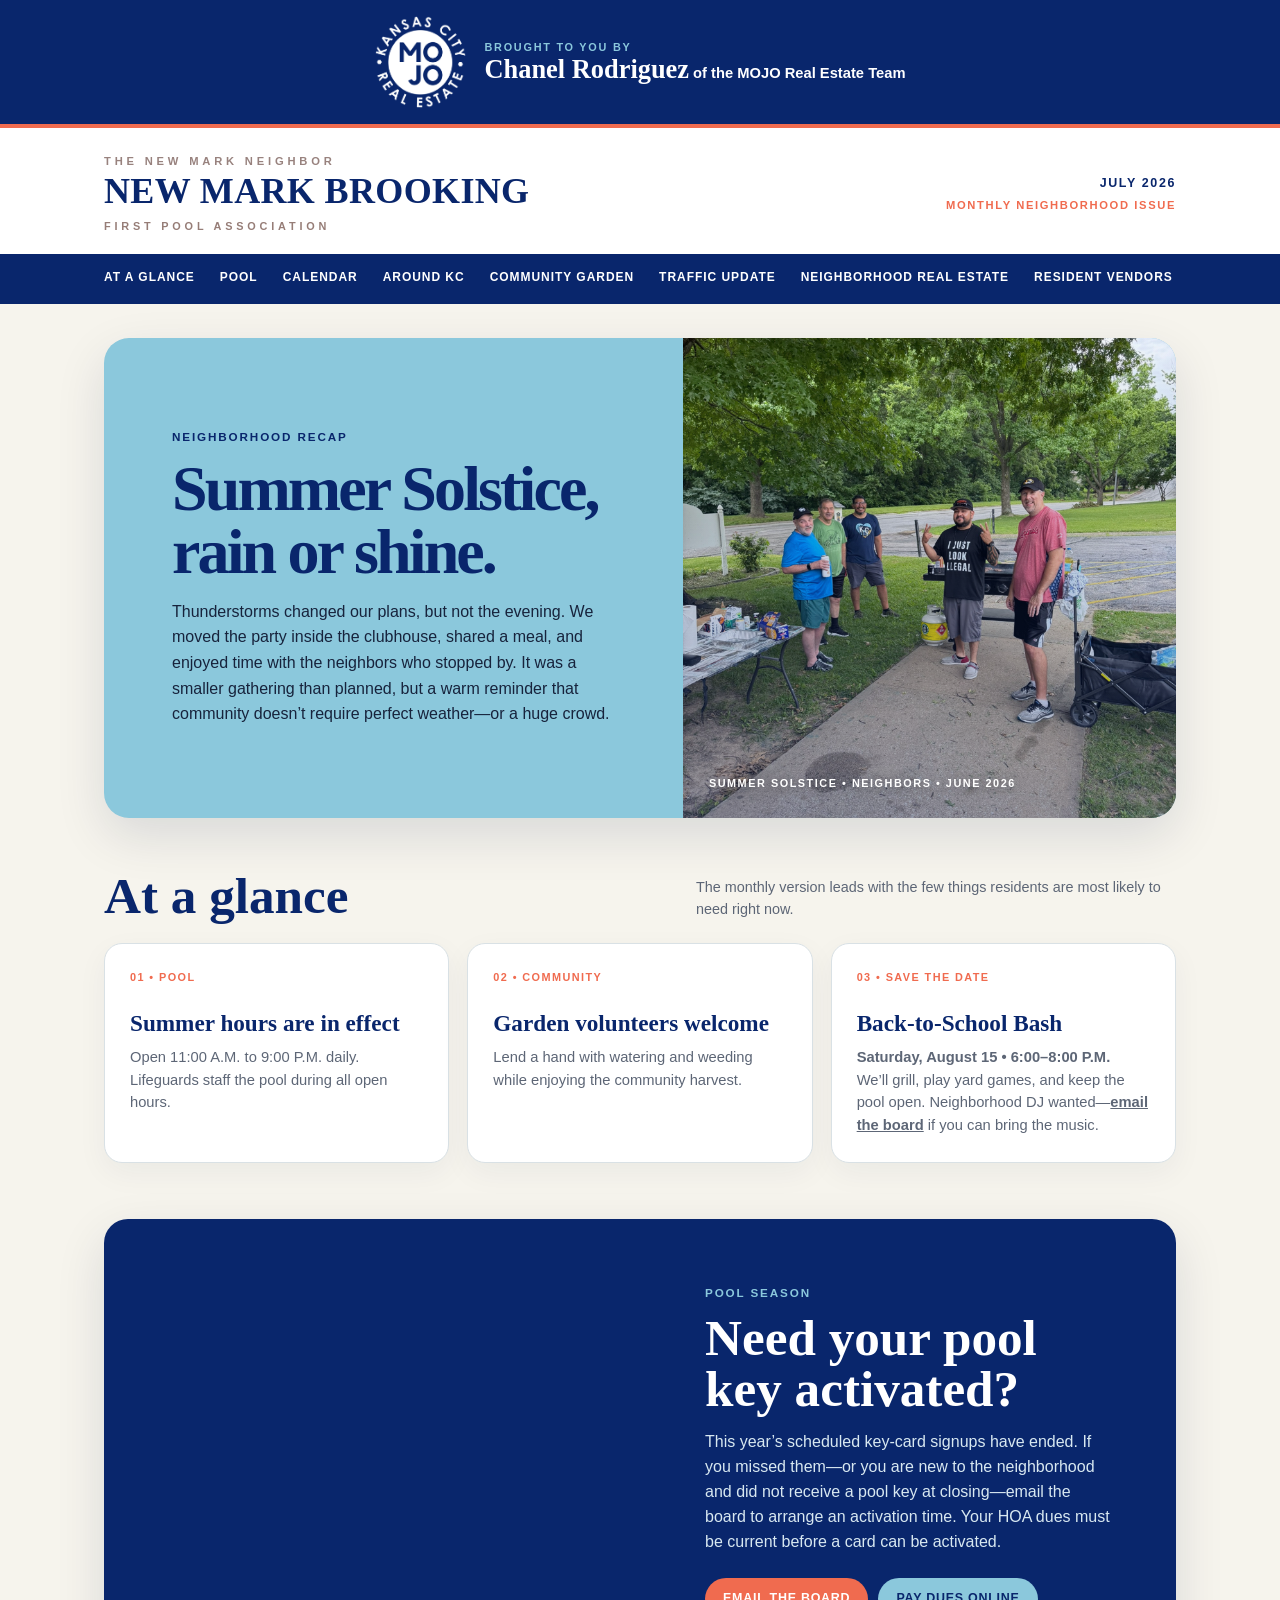
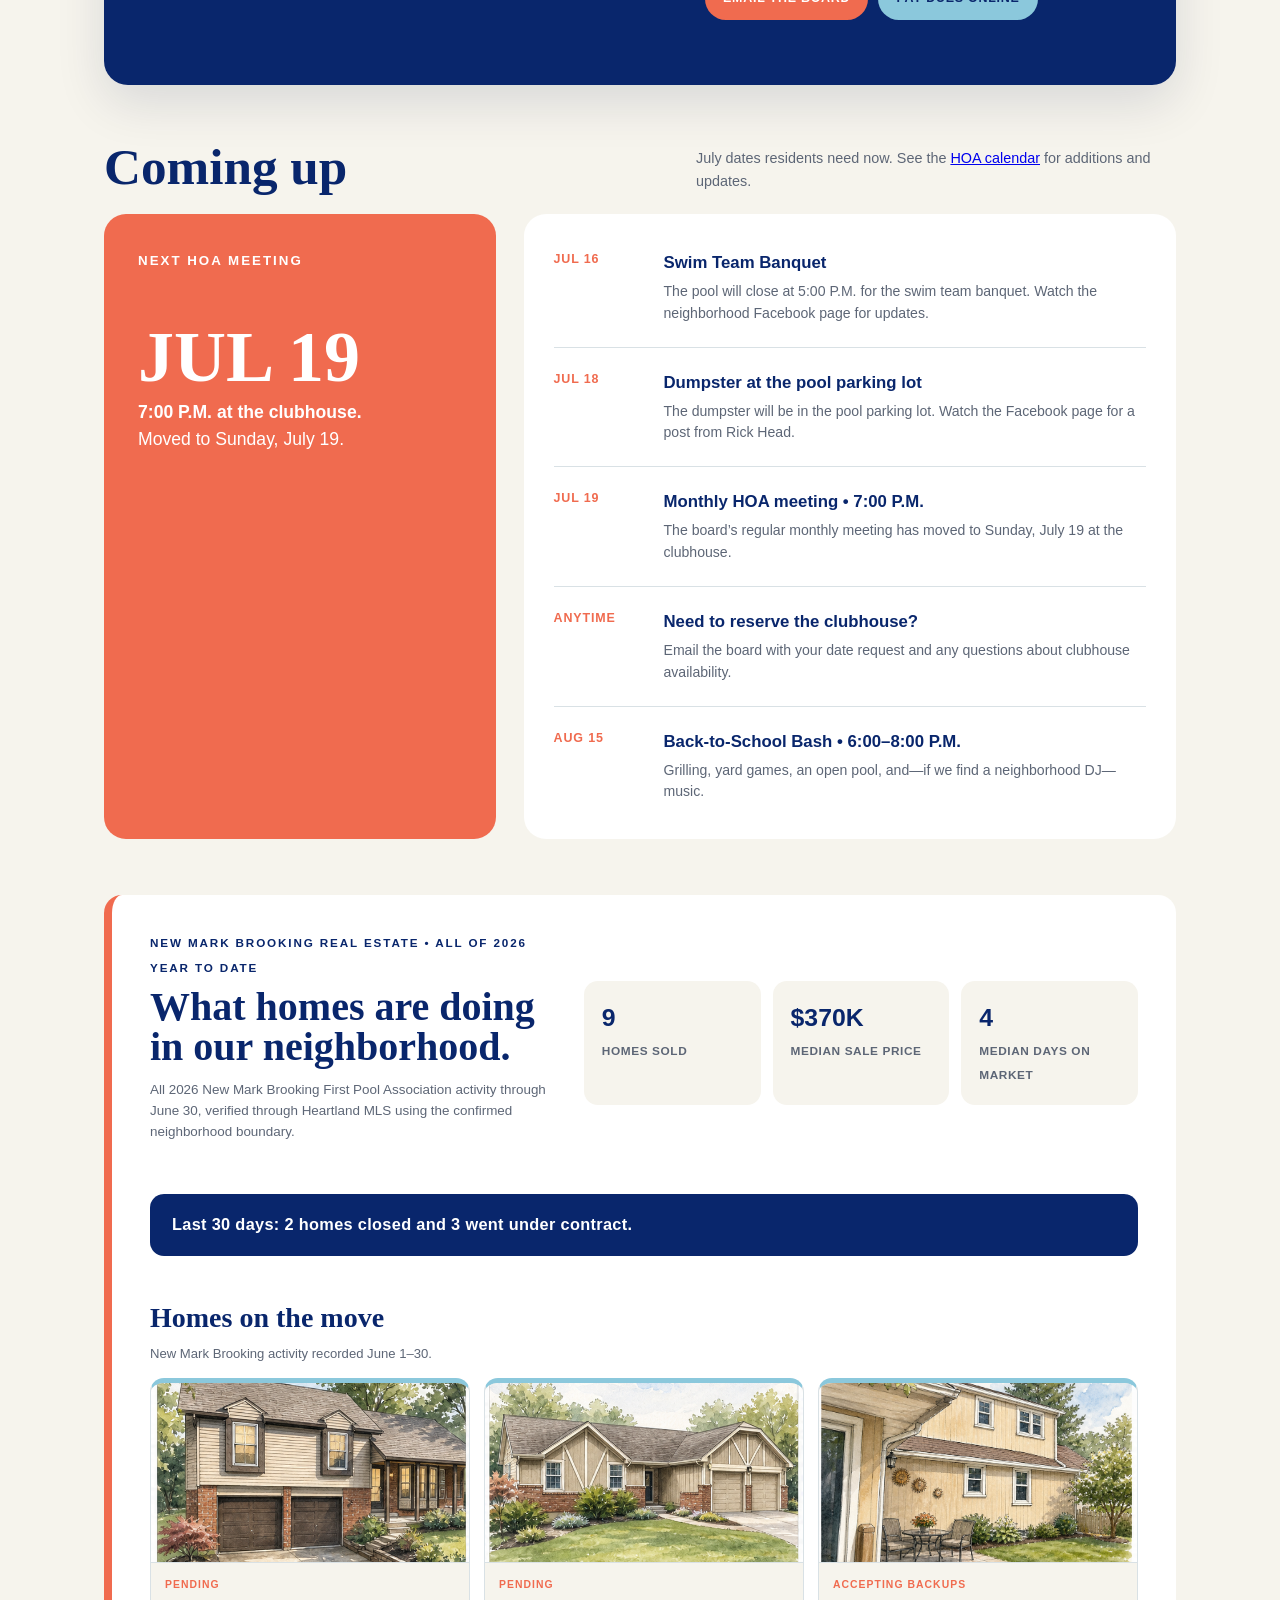
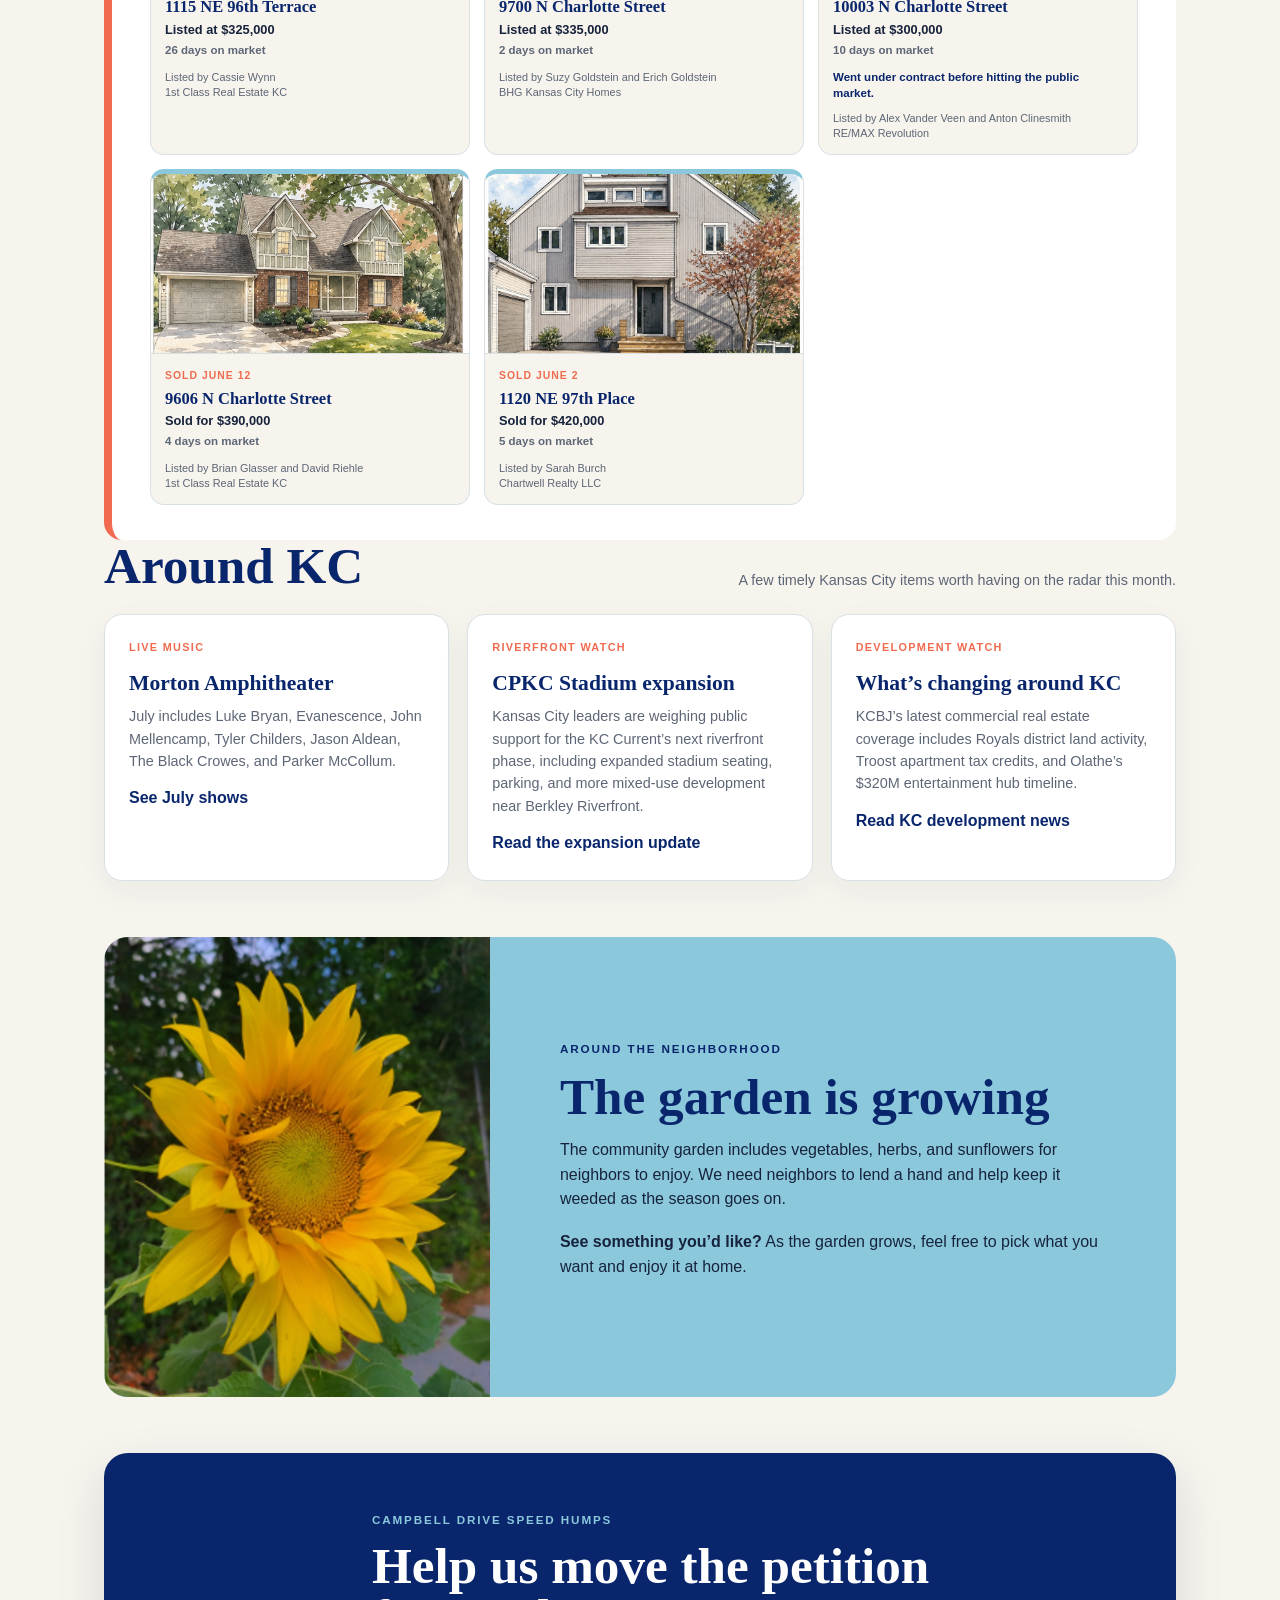
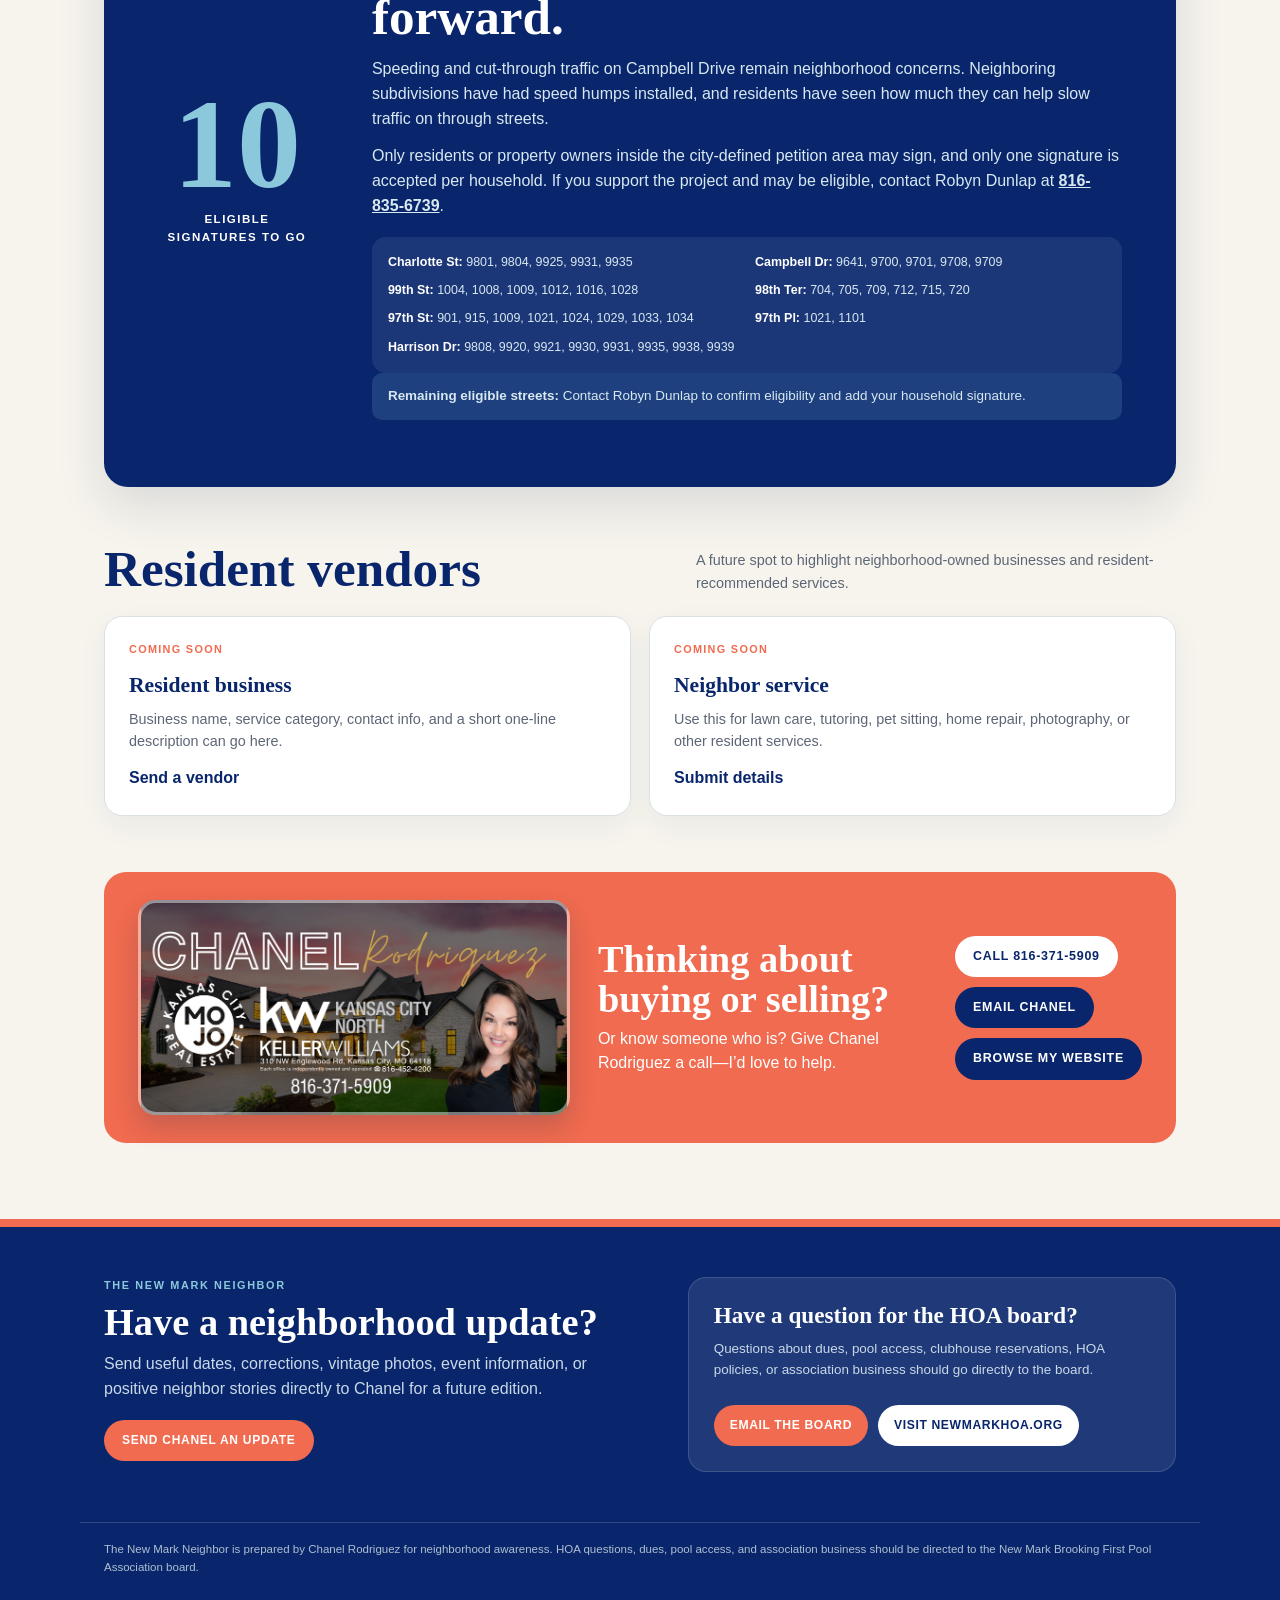
==== index.html @ 65a98ac6 "Add files via upload" ====
﻿<!doctype html>
<html lang="en">
<head>
<meta charset="utf-8">
<meta name="viewport" content="width=device-width,initial-scale=1">
<meta name="description" content="The New Mark Neighbor — New Mark Brooking First Pool Association newsletter">
<title>The New Mark Neighbor — July 2026</title>
<style>
:root{--navy:#09266c;--sky:#8bc8dc;--coral:#f06b4f;--cream:#f6f4ed;--ink:#17233c;--muted:#5d6676;--green:#476958;--white:#fff;--line:#d9e1e5;--shadow:0 18px 50px rgba(7,28,66,.12)}
*{box-sizing:border-box}html{scroll-behavior:smooth}body{margin:0;color:var(--ink);background:var(--cream);font-family:Arial,Helvetica,sans-serif;line-height:1.55}.preview{background:#fff2cf;color:#533f00;text-align:center;padding:10px 18px;font-size:.82rem;font-weight:800;letter-spacing:.03em;border-bottom:1px solid #ead58b}.masthead{background:var(--white)}.masthead-inner{max-width:1120px;margin:auto;padding:25px 24px 19px;display:flex;align-items:center;justify-content:space-between;gap:24px}.brand small{display:block;color:#98827e;font-size:.7rem;font-weight:800;letter-spacing:.34em;text-transform:uppercase;margin-bottom:3px}.brand strong{display:block;color:var(--navy);font-family:Georgia,serif;font-size:clamp(1.45rem,4vw,2.25rem);line-height:1.05;letter-spacing:.01em}.brand span{display:block;color:#967d77;font-size:.68rem;font-weight:800;letter-spacing:.35em;text-transform:uppercase;margin-top:7px}.issue{text-align:right;color:var(--navy);font-size:.78rem;font-weight:800;text-transform:uppercase;letter-spacing:.13em}.issue b{display:block;color:var(--coral);font-size:.7rem;margin-top:4px}.nav{background:var(--navy);color:white}.nav-inner{max-width:1120px;margin:auto;padding:0 24px;display:flex;gap:25px;overflow:auto}.nav a{color:white;text-decoration:none;font-size:.75rem;font-weight:800;text-transform:uppercase;letter-spacing:.08em;white-space:nowrap;padding:14px 0;border-bottom:3px solid transparent}.nav a:hover{border-color:var(--coral)}.hero{max-width:1120px;margin:34px auto 0;padding:0 24px}.hero-card{min-height:480px;border-radius:25px;overflow:hidden;display:grid;grid-template-columns:1.08fr .92fr;background:var(--sky);box-shadow:var(--shadow)}.hero-copy{padding:clamp(34px,6vw,68px);display:flex;flex-direction:column;justify-content:center}.eyebrow{color:var(--navy);font-size:.73rem;font-weight:900;text-transform:uppercase;letter-spacing:.16em}.hero h1{margin:12px 0 15px;color:var(--navy);font-family:Georgia,serif;font-size:clamp(2.6rem,6vw,5.3rem);line-height:.94;letter-spacing:-.045em;max-width:690px}.hero p{font-size:1.06rem;max-width:610px;margin:0}.hero-image{background:linear-gradient(180deg,rgba(9,38,108,.04),rgba(9,38,108,.32)),url('flowers.jpg') center/cover no-repeat;position:relative}.hero-image:after{content:'NEIGHBORHOOD NOTES • USEFUL DATES • LOCAL LIFE';position:absolute;bottom:26px;left:26px;right:26px;color:#fff;font-size:.68rem;font-weight:900;letter-spacing:.14em;text-shadow:0 2px 12px rgba(0,0,0,.4)}main{max-width:1120px;margin:auto;padding:52px 24px 76px}.section-head{display:flex;align-items:end;justify-content:space-between;gap:20px;margin-bottom:22px}.section-head h2{margin:0;color:var(--navy);font-family:Georgia,serif;font-size:clamp(2rem,4vw,3.2rem);line-height:1}.section-head p{margin:0;max-width:480px;color:var(--muted);font-size:.9rem}.glance{display:grid;grid-template-columns:repeat(3,1fr);gap:18px;margin-bottom:56px}.card{background:#fff;border:1px solid var(--line);border-radius:18px;padding:25px;box-shadow:0 10px 30px rgba(8,35,73,.05)}.card .num{display:block;color:var(--coral);font-size:.68rem;font-weight:900;letter-spacing:.13em;margin-bottom:25px}.card h3{color:var(--navy);font-family:Georgia,serif;font-size:1.45rem;line-height:1.08;margin:0 0 10px}.card p{margin:0;color:var(--muted);font-size:.92rem}.feature{display:grid;grid-template-columns:1fr 1fr;border-radius:24px;overflow:hidden;background:var(--navy);color:#fff;box-shadow:var(--shadow);margin-bottom:56px}.feature-image{min-height:430px;background:url('pool-pass-2026.png') center/cover no-repeat}.feature-copy{padding:clamp(35px,6vw,65px);display:flex;flex-direction:column;justify-content:center}.feature .eyebrow{color:var(--sky)}.feature h2{font-family:Georgia,serif;font-size:clamp(2.2rem,4vw,3.65rem);line-height:1;margin:10px 0 16px}.feature p{color:#d8e8f1;margin:0 0 24px}.pill{display:inline-block;align-self:flex-start;background:var(--coral);color:#fff;text-decoration:none;border-radius:999px;padding:11px 18px;font-size:.78rem;font-weight:900;letter-spacing:.06em;text-transform:uppercase}.calendar{display:grid;grid-template-columns:.75fr 1.25fr;gap:28px;margin-bottom:56px}.date-panel{background:var(--coral);color:#fff;border-radius:22px;padding:34px}.date-panel small{font-weight:900;letter-spacing:.15em;text-transform:uppercase}.date-panel strong{display:block;font-family:Georgia,serif;font-size:4.5rem;line-height:.95;margin:50px 0 8px}.date-panel p{margin:0}.events{background:#fff;border-radius:22px;padding:14px 30px}.event{display:grid;grid-template-columns:92px 1fr;gap:18px;padding:22px 0;border-bottom:1px solid var(--line)}.event:last-child{border:0}.event time{color:var(--coral);font-weight:900;font-size:.78rem;text-transform:uppercase;letter-spacing:.07em}.event h3{margin:0 0 5px;color:var(--navy);font-size:1.05rem}.event p{margin:0;color:var(--muted);font-size:.88rem}.garden{display:grid;grid-template-columns:.72fr 1.28fr;gap:0;background:var(--sky);border-radius:24px;overflow:hidden;margin-bottom:56px}.garden-image{min-height:460px;background:url('sunflower.jpg') center/cover no-repeat}.garden-copy{padding:clamp(35px,6vw,70px);align-self:center}.garden h2{font-family:Georgia,serif;color:var(--navy);font-size:clamp(2.2rem,4vw,3.5rem);line-height:1;margin:10px 0 16px}.garden p{margin:0 0 18px}.market{background:#fff;border-left:8px solid var(--coral);border-radius:18px;padding:35px 38px;display:grid;grid-template-columns:1fr 1.4fr;gap:38px;align-items:center}.market h2{color:var(--navy);font-family:Georgia,serif;font-size:2.5rem;line-height:1;margin:7px 0 12px}.market-note{color:var(--muted);font-size:.84rem}.stats{display:grid;grid-template-columns:repeat(3,1fr);gap:12px}.stat{background:var(--cream);border-radius:14px;padding:18px}.stat b{display:block;color:var(--navy);font-size:1.55rem}.stat span{font-size:.74rem;color:var(--muted);text-transform:uppercase;font-weight:800;letter-spacing:.05em}footer{background:var(--navy);color:#fff}.footer-inner{max-width:1120px;margin:auto;padding:50px 24px;display:grid;grid-template-columns:1.4fr 1fr;gap:50px}.footer-inner h2{font-family:Georgia,serif;font-size:2rem;margin:0 0 10px}.footer-inner p{color:#c9d9e8;margin:0}.contact{display:grid;gap:8px;align-content:center}.contact a{color:#fff;text-decoration:none;font-weight:800}.fineprint{max-width:1120px;margin:auto;padding:18px 24px 28px;border-top:1px solid rgba(255,255,255,.15);color:#aebfd0;font-size:.72rem}.coral-line{height:8px;background:var(--coral)}
@media(max-width:780px){.issue{display:none}.hero-card,.feature,.calendar,.garden,.market,.footer-inner{grid-template-columns:1fr}.hero-image{min-height:260px;order:-1}.hero-copy{padding:34px 28px}.glance{grid-template-columns:1fr}.feature-image{min-height:300px}.calendar{gap:16px}.date-panel strong{margin-top:20px}.market{padding:28px}.stats{grid-template-columns:1fr}.garden-image{min-height:330px}.nav-inner{gap:18px}.section-head{display:block}.section-head p{margin-top:10px}}
@media print{.preview,.nav{display:none}body{background:#fff}.hero-card,.card,.feature{box-shadow:none}}
</style>
<style>
.market-highlight{grid-column:1/-1;background:#e7f3f6;border-radius:14px;padding:20px 22px;border-left:4px solid var(--navy)}
.market-highlight strong{display:block;color:var(--navy);font-family:Georgia,serif;font-size:1.25rem;margin-bottom:5px}
.market-highlight p{margin:0;color:#3f4c5f;font-size:.9rem}
.market-monthly{grid-column:1/-1;margin:0;background:var(--navy);color:#fff;border-radius:14px;padding:18px 22px;font-size:1.02rem;font-weight:900;letter-spacing:.02em}
.hero-image{background-image:linear-gradient(180deg,rgba(9,38,108,.03),rgba(9,38,108,.38)),url('summer-solstice.jpg');background-position:center 52%;background-size:cover}
.hero-image:after{content:'SUMMER SOLSTICE • NEIGHBORS • JUNE 2026'}
.hero.solstice h1{font-size:clamp(2.55rem,5vw,4.35rem);line-height:.98}
.hero.solstice p{font-size:1rem;line-height:1.6}
.market-gallery{grid-column:1/-1}
.market-gallery h3{margin:2px 0 5px;color:var(--navy);font-family:Georgia,serif;font-size:1.75rem}
.market-gallery-intro{margin:0 0 14px;color:var(--muted);font-size:.82rem}
.listing-grid{display:grid;grid-template-columns:repeat(3,1fr);gap:14px}
.listing-card{overflow:hidden;background:var(--cream);border:1px solid var(--line);border-top:5px solid var(--sky);border-radius:14px}
.listing-card img{display:block;width:100%;height:130px;object-fit:cover}
.listing-art{height:180px;background-image:url('market-watercolors.png');background-repeat:no-repeat;background-size:300% auto;border-bottom:1px solid var(--line)}
.art-1115{background-position:0 51%}
.art-9700{background-position:50% 51%}
.art-9606{background-position:100% 51%}
.listing-art-secondary{background-image:url('market-watercolors-secondary.png');background-size:200% auto}
.art-10003{background-position:0 51%}
.art-1120{background-position:100% 51%}
.listing-copy{padding:14px}
.listing-status{display:block;color:var(--coral);font-size:.65rem;font-weight:900;letter-spacing:.1em;text-transform:uppercase;margin-bottom:5px}
.listing-copy h4{margin:0 0 3px;color:var(--navy);font-family:Georgia,serif;font-size:1.03rem;line-height:1.15}
.listing-price{margin:0 0 2px;color:var(--ink);font-size:.8rem;font-weight:800}
.listing-dom{margin:0 0 10px;color:var(--muted);font-size:.72rem;font-weight:700}
.listing-note{margin:0 0 10px;color:var(--navy);font-size:.72rem;font-weight:800;line-height:1.35}
.listing-credit{margin:0;color:var(--muted);font-size:.68rem;line-height:1.35}
.pill-row{display:flex;flex-wrap:wrap;gap:10px}
.pill.secondary{background:var(--sky);color:var(--navy)}
.nav-inner{scrollbar-width:none}
.nav-inner::-webkit-scrollbar{display:none}
.card a,.event a,.traffic-update a,.real-estate-cta a{color:inherit;font-weight:800}
.traffic-update{margin:0 0 56px;background:var(--navy);color:#fff;border-radius:24px;padding:clamp(30px,5vw,54px);display:grid;grid-template-columns:.38fr 1.62fr;gap:38px;align-items:center;box-shadow:var(--shadow)}
.traffic-count{text-align:center;padding-right:18px}
.traffic-count b{display:block;color:var(--sky);font-family:Georgia,serif;font-size:clamp(5rem,10vw,8rem);line-height:.8}
.traffic-count span{display:block;margin-top:15px;font-size:.72rem;font-weight:900;letter-spacing:.13em;text-transform:uppercase}
.traffic-copy .eyebrow{color:var(--sky)}
.traffic-copy h2{font-family:Georgia,serif;font-size:clamp(2rem,4vw,3.25rem);line-height:1;margin:8px 0 15px}
.traffic-copy p{margin:0 0 13px;color:#d8e8f1}
.traffic-note{padding:13px 16px;border-radius:10px;background:rgba(139,200,220,.16);font-size:.84rem}
.traffic-streets{display:grid;grid-template-columns:repeat(2,minmax(0,1fr));gap:9px 16px;margin-top:18px;padding:16px;border-radius:14px;background:rgba(255,255,255,.08);font-size:.78rem;color:#d8e8f1}
.traffic-streets div{overflow-wrap:anywhere}
.traffic-streets strong{color:#fff}
.real-estate-cta{margin:26px 0 0;background:var(--coral);color:#fff;border-radius:22px;padding:28px 34px;display:grid;grid-template-columns:minmax(360px,1.05fr) .8fr auto;align-items:center;gap:28px}
.cta-photo{width:100%;min-height:215px;border-radius:18px;background-image:url('chanel-mojo-card.png');background-size:cover;background-position:center;background-repeat:no-repeat;box-shadow:0 12px 26px rgba(8,35,73,.18);border:3px solid rgba(255,255,255,.45)}
.real-estate-cta h2{font-family:Georgia,serif;font-size:clamp(1.7rem,3vw,2.45rem);line-height:1.05;margin:0 0 7px}
.real-estate-cta p{margin:0}
.cta-actions{display:flex;flex-direction:column;gap:10px;min-width:185px}
.real-estate-cta .pill{background:#fff;color:var(--navy);white-space:nowrap;text-align:center}
.real-estate-cta .pill.secondary{background:var(--navy);color:#fff}
.footer-inner.footer-profile{grid-template-columns:1.05fr .95fr;gap:44px;align-items:start}
.chanel-photo{width:210px;height:235px;border-radius:20px;background-image:url('chanel-profile-source.png');background-size:685px 969px;background-position:right bottom;background-repeat:no-repeat;box-shadow:0 14px 30px rgba(0,0,0,.2);border:3px solid rgba(255,255,255,.2)}
.footer-kicker{display:block;color:var(--sky);font-size:.68rem;font-weight:900;letter-spacing:.15em;text-transform:uppercase;margin-bottom:8px}
.footer-news h2{font-size:clamp(1.9rem,3vw,2.65rem);line-height:1.05}
.footer-news p{margin-bottom:18px}
.footer-button{display:inline-block;background:var(--coral);color:#fff;text-decoration:none;border-radius:999px;padding:11px 18px;font-size:.75rem;font-weight:900;letter-spacing:.06em;text-transform:uppercase}
.footer-realty{margin-top:21px!important;font-size:.82rem}
.footer-realty a{color:#fff;font-weight:900}
.board-box{background:rgba(255,255,255,.09);border:1px solid rgba(255,255,255,.14);border-radius:18px;padding:25px}
.board-box h3{font-family:Georgia,serif;font-size:1.45rem;line-height:1.1;margin:0 0 10px}
.board-box p{font-size:.84rem;margin-bottom:17px}
.board-box a{display:block;color:#fff;font-weight:800;text-decoration:none;margin-top:7px;overflow-wrap:anywhere}
@media(max-width:900px){.listing-grid{grid-template-columns:repeat(2,1fr)}}
.date-panel p{font-size:1.1rem}
.sponsor-bar{background:var(--navy);color:#fff;display:flex;align-items:center;justify-content:center;gap:18px;padding:16px 22px;border-bottom:4px solid var(--coral);box-shadow:0 8px 24px rgba(7,28,66,.12);text-align:left}.sponsor-logo{width:92px;height:92px;object-fit:contain}.sponsor-bar small{display:block;color:var(--sky);font-size:.68rem;font-weight:900;letter-spacing:.16em;text-transform:uppercase}.sponsor-bar strong{display:inline;color:#fff;font-family:Georgia,serif;font-size:1.65rem;line-height:1}.sponsor-bar span{color:#fff;font-size:.92rem;font-weight:800}

.local-roundup,.resident-vendors{margin-bottom:56px}
.roundup-grid,.vendor-grid{display:grid;grid-template-columns:repeat(3,1fr);gap:18px}.vendor-grid{grid-template-columns:repeat(2,1fr)}
.roundup-card,.vendor-card{background:#fff;border:1px solid var(--line);border-radius:18px;padding:24px;box-shadow:0 10px 30px rgba(8,35,73,.05)}
.roundup-card .tag,.vendor-card .tag{display:block;color:var(--coral);font-size:.68rem;font-weight:900;letter-spacing:.12em;text-transform:uppercase;margin-bottom:16px}
.roundup-card h3,.vendor-card h3{color:var(--navy);font-family:Georgia,serif;font-size:1.35rem;line-height:1.1;margin:0 0 10px}
.roundup-card p,.vendor-card p{margin:0 0 14px;color:var(--muted);font-size:.9rem}
.roundup-card a,.vendor-card a{color:var(--navy);font-weight:900;text-decoration:none}
.board-actions{display:flex;flex-wrap:wrap;gap:10px;margin-top:18px}
.board-box a.board-button{display:inline-block;background:var(--coral);color:#fff;border-radius:999px;padding:11px 16px;font-size:.76rem;font-weight:900;letter-spacing:.05em;text-transform:uppercase}
.board-box a.board-button.secondary{background:#fff;color:var(--navy)}
@media(max-width:900px){.footer-inner.footer-profile{grid-template-columns:1fr}.real-estate-cta{grid-template-columns:1fr}.cta-actions{flex-direction:row;flex-wrap:wrap}.cta-photo{min-height:240px}.traffic-streets{grid-template-columns:1fr}}
@media(max-width:780px){.traffic-update{grid-template-columns:1fr}.traffic-count{border-bottom:1px solid rgba(255,255,255,.25);padding:0 0 28px}.real-estate-cta{grid-template-columns:1fr}.real-estate-cta .pill{margin-top:0}.cta-photo{min-height:210px}.footer-inner.footer-profile{grid-template-columns:1fr}.roundup-grid,.vendor-grid{grid-template-columns:1fr}}
@media(max-width:560px){.listing-grid{grid-template-columns:1fr}.listing-card img{height:190px}}
</style>
</head>
<body>
<div class="sponsor-bar"><img class="sponsor-logo" src="mojo-white-logo-prepped.png" alt="MOJO Kansas City Real Estate logo"><div><small>Brought to you by</small><strong>Chanel Rodriguez</strong><span> of the MOJO Real Estate Team</span></div></div>
<header class="masthead"><div class="masthead-inner"><div class="brand"><small>The New Mark Neighbor</small><strong>NEW MARK BROOKING</strong><span>First Pool Association</span></div><div class="issue">July 2026<b>Monthly Neighborhood Issue</b></div></div></header>
<nav class="nav" aria-label="Issue sections"><div class="nav-inner"><a href="#glance">At a glance</a><a href="#pool">Pool</a><a href="#calendar">Calendar</a><a href="#around-kc">Around KC</a><a href="#garden">Community garden</a><a href="#traffic">Traffic update</a><a href="#market">Neighborhood real estate</a><a href="#vendors">Resident vendors</a></div></nav>
<section class="hero solstice"><div class="hero-card"><div class="hero-copy"><span class="eyebrow">Neighborhood recap</span><h1>Summer Solstice, rain or shine.</h1><p>Thunderstorms changed our plans, but not the evening. We moved the party inside the clubhouse, shared a meal, and enjoyed time with the neighbors who stopped by. It was a smaller gathering than planned, but a warm reminder that community doesn’t require perfect weather—or a huge crowd.</p></div><div class="hero-image" role="img" aria-label="Neighbors gathering for the New Mark Brooking Summer Solstice party"></div></div></section>
<main>
<section id="glance"><div class="section-head"><h2>At a glance</h2><p>The monthly version leads with the few things residents are most likely to need right now.</p></div><div class="glance">
<article class="card"><span class="num">01 • POOL</span><h3>Summer hours are in effect</h3><p>Open 11:00 A.M. to 9:00 P.M. daily. Lifeguards staff the pool during all open hours.</p></article>
<article class="card"><span class="num">02 • COMMUNITY</span><h3>Garden volunteers welcome</h3><p>Lend a hand with watering and weeding while enjoying the community harvest.</p></article>
<article class="card"><span class="num">03 • SAVE THE DATE</span><h3>Back-to-School Bash</h3><p><strong>Saturday, August 15 • 6:00–8:00 P.M.</strong><br>We’ll grill, play yard games, and keep the pool open. Neighborhood DJ wanted—<a href="mailto:board@newmarkhoa.org?subject=Back-to-school%20bash%20DJ">email the board</a> if you can bring the music.</p></article>
</div></section>
<section class="feature" id="pool"><div class="feature-image" role="img" aria-label="2026 New Mark First Pool HOA pool pass by the water"></div><div class="feature-copy"><span class="eyebrow">Pool season</span><h2>Need your pool key activated?</h2><p>This year’s scheduled key-card signups have ended. If you missed them—or you are new to the neighborhood and did not receive a pool key at closing—email the board to arrange an activation time. Your HOA dues must be current before a card can be activated.</p><div class="pill-row"><a class="pill" href="mailto:board@newmarkhoa.org?subject=Pool%20key%20activation">Email the board</a><a class="pill secondary" href="https://www.newmarkhoa.org/online-payments.html">Pay dues online</a></div></div></section>
<section id="calendar"><div class="section-head"><h2>Coming up</h2><p>July dates residents need now. See the <a href="https://www.newmarkhoa.org/calendar.html">HOA calendar</a> for additions and updates.</p></div><div class="calendar"><div class="date-panel"><small>Next HOA meeting</small><strong>JUL 19</strong><p><b>7:00 P.M. at the clubhouse.</b><br>Moved to Sunday, July 19.</p></div><div class="events">
<div class="event"><time>Jul 16</time><div><h3>Swim Team Banquet</h3><p>The pool will close at 5:00 P.M. for the swim team banquet. Watch the neighborhood Facebook page for updates.</p></div></div>
<div class="event"><time>Jul 18</time><div><h3>Dumpster at the pool parking lot</h3><p>The dumpster will be in the pool parking lot. Watch the Facebook page for a post from Rick Head.</p></div></div>
<div class="event"><time>Jul 19</time><div><h3>Monthly HOA meeting • 7:00 P.M.</h3><p>The board’s regular monthly meeting has moved to Sunday, July 19 at the clubhouse.</p></div></div>
<div class="event"><time>Anytime</time><div><h3>Need to reserve the clubhouse?</h3><p>Email the board with your date request and any questions about clubhouse availability.</p></div></div>
<div class="event"><time>Aug 15</time><div><h3>Back-to-School Bash • 6:00–8:00 P.M.</h3><p>Grilling, yard games, an open pool, and—if we find a neighborhood DJ—music.</p></div></div>
</div></div></section>
<section class="market" id="market">
  <div>
    <span class="eyebrow">New Mark Brooking real estate • all of 2026 year to date</span>
    <h2>What homes are doing in our neighborhood.</h2>
    <p class="market-note">All 2026 New Mark Brooking First Pool Association activity through June 30, verified through Heartland MLS using the confirmed neighborhood boundary.</p>
  </div>
  <div class="stats">
    <div class="stat"><b>9</b><span>Homes sold</span></div>
    <div class="stat"><b>$370K</b><span>Median sale price</span></div>
    <div class="stat"><b>4</b><span>Median days on market</span></div>
  </div>
  <p class="market-monthly">Last 30 days: 2 homes closed and 3 went under contract.</p>
  <div class="market-gallery">
    <h3>Homes on the move</h3>
    <p class="market-gallery-intro">New Mark Brooking activity recorded June 1–30.</p>
    <div class="listing-grid">
      <article class="listing-card"><div class="listing-art art-1115" role="img" aria-label="Original watercolor illustration inspired by the home at 1115 NE 96th Terrace"></div><div class="listing-copy"><span class="listing-status">Pending</span><h4>1115 NE 96th Terrace</h4><p class="listing-price">Listed at $325,000</p><p class="listing-dom">26 days on market</p><p class="listing-credit">Listed by Cassie Wynn<br>1st Class Real Estate KC</p></div></article>
      <article class="listing-card"><div class="listing-art art-9700" role="img" aria-label="Original watercolor illustration inspired by the home at 9700 N Charlotte Street"></div><div class="listing-copy"><span class="listing-status">Pending</span><h4>9700 N Charlotte Street</h4><p class="listing-price">Listed at $335,000</p><p class="listing-dom">2 days on market</p><p class="listing-credit">Listed by Suzy Goldstein and Erich Goldstein<br>BHG Kansas City Homes</p></div></article>
      <article class="listing-card"><div class="listing-art listing-art-secondary art-10003" role="img" aria-label="Original watercolor illustration inspired by the home at 10003 N Charlotte Street"></div><div class="listing-copy"><span class="listing-status">Accepting backups</span><h4>10003 N Charlotte Street</h4><p class="listing-price">Listed at $300,000</p><p class="listing-dom">10 days on market</p><p class="listing-note">Went under contract before hitting the public market.</p><p class="listing-credit">Listed by Alex Vander Veen and Anton Clinesmith<br>RE/MAX Revolution</p></div></article>
      <article class="listing-card"><div class="listing-art art-9606" role="img" aria-label="Original watercolor illustration inspired by the home at 9606 N Charlotte Street"></div><div class="listing-copy"><span class="listing-status">Sold June 12</span><h4>9606 N Charlotte Street</h4><p class="listing-price">Sold for $390,000</p><p class="listing-dom">4 days on market</p><p class="listing-credit">Listed by Brian Glasser and David Riehle<br>1st Class Real Estate KC</p></div></article>
      <article class="listing-card"><div class="listing-art listing-art-secondary art-1120" role="img" aria-label="Original watercolor illustration inspired by the home at 1120 NE 97th Place"></div><div class="listing-copy"><span class="listing-status">Sold June 2</span><h4>1120 NE 97th Place</h4><p class="listing-price">Sold for $420,000</p><p class="listing-dom">5 days on market</p><p class="listing-credit">Listed by Sarah Burch<br>Chartwell Realty LLC</p></div></article>
    </div>
  </div>
</section>
<section class="local-roundup" id="around-kc"><div class="section-head"><h2>Around KC</h2><p>A few timely Kansas City items worth having on the radar this month.</p></div><div class="roundup-grid">
<article class="roundup-card"><span class="tag">Live music</span><h3>Morton Amphitheater</h3><p>July includes Luke Bryan, Evanescence, John Mellencamp, Tyler Childers, Jason Aldean, The Black Crowes, and Parker McCollum.</p><a href="https://www.mortonamphitheater.com/shows/calendar/2026-07">See July shows</a></article>
<article class="roundup-card"><span class="tag">Riverfront watch</span><h3>CPKC Stadium expansion</h3><p>Kansas City leaders are weighing public support for the KC Current’s next riverfront phase, including expanded stadium seating, parking, and more mixed-use development near Berkley Riverfront.</p><a href="https://www.axios.com/local/kansas-city/2026/06/10/current-stadium-expansion-235-million-funding">Read the expansion update</a></article>
<article class="roundup-card"><span class="tag">Development watch</span><h3>What’s changing around KC</h3><p>KCBJ’s latest commercial real estate coverage includes Royals district land activity, Troost apartment tax credits, and Olathe’s $320M entertainment hub timeline.</p><a href="https://www.bizjournals.com/kansascity/news/commercial-real-estate">Read KC development news</a></article>
</div></section>
<section class="garden" id="garden"><div class="garden-image" role="img" aria-label="Yellow sunflower in the New Mark Brooking community garden"></div><div class="garden-copy"><span class="eyebrow">Around the neighborhood</span><h2>The garden is growing</h2><p>The community garden includes vegetables, herbs, and sunflowers for neighbors to enjoy. We need neighbors to lend a hand and help keep it weeded as the season goes on.</p><p><strong>See something you’d like?</strong> As the garden grows, feel free to pick what you want and enjoy it at home.</p></div></section>
<section class="traffic-update" id="traffic"><div class="traffic-count"><b>10</b><span>eligible signatures to go</span></div><div class="traffic-copy"><span class="eyebrow">Campbell Drive speed humps</span><h2>Help us move the petition forward.</h2><p>Speeding and cut-through traffic on Campbell Drive remain neighborhood concerns. Neighboring subdivisions have had speed humps installed, and residents have seen how much they can help slow traffic on through streets.</p><p>Only residents or property owners inside the city-defined petition area may sign, and only one signature is accepted per household. If you support the project and may be eligible, contact Robyn Dunlap at <a href="tel:+18168356739">816-835-6739</a>.</p><div class="traffic-streets"><div><strong>Charlotte St:</strong> 9801, 9804, 9925, 9931, 9935</div><div><strong>Campbell Dr:</strong> 9641, 9700, 9701, 9708, 9709</div><div><strong>99th St:</strong> 1004, 1008, 1009, 1012, 1016, 1028</div><div><strong>98th Ter:</strong> 704, 705, 709, 712, 715, 720</div><div><strong>97th St:</strong> 901, 915, 1009, 1021, 1024, 1029, 1033, 1034</div><div><strong>97th Pl:</strong> 1021, 1101</div><div><strong>Harrison Dr:</strong> 9808, 9920, 9921, 9930, 9931, 9935, 9938, 9939</div></div><p class="traffic-note"><strong>Remaining eligible streets:</strong> Contact Robyn Dunlap to confirm eligibility and add your household signature.</p></div></section>
<section class="resident-vendors" id="vendors"><div class="section-head"><h2>Resident vendors</h2><p>A future spot to highlight neighborhood-owned businesses and resident-recommended services.</p></div><div class="vendor-grid">
<article class="vendor-card"><span class="tag">Coming soon</span><h3>Resident business</h3><p>Business name, service category, contact info, and a short one-line description can go here.</p><a href="mailto:chanel@mojokc.com?subject=Resident%20vendor%20for%20New%20Mark%20Neighbor">Send a vendor</a></article>
<article class="vendor-card"><span class="tag">Coming soon</span><h3>Neighbor service</h3><p>Use this for lawn care, tutoring, pet sitting, home repair, photography, or other resident services.</p><a href="mailto:chanel@mojokc.com?subject=Resident%20vendor%20for%20New%20Mark%20Neighbor">Submit details</a></article>

</div></section>
<section class="real-estate-cta"><div class="cta-photo" role="img" aria-label="Chanel Rodriguez, MOJO KC Real Estate"></div><div><h2>Thinking about buying or selling?</h2><p>Or know someone who is? Give Chanel Rodriguez a call—I’d love to help.</p></div><div class="cta-actions"><a class="pill" href="tel:+18163715909">Call 816-371-5909</a><a class="pill secondary" href="mailto:chanel@mojokc.com">Email Chanel</a><a class="pill secondary" href="https://Chanel.mojokcrealestate.com">Browse my website</a></div></section>
</main>
<footer id="contact"><div class="coral-line"></div><div class="footer-inner footer-profile"><div class="footer-news"><span class="footer-kicker">The New Mark Neighbor</span><h2>Have a neighborhood update?</h2><p>Send useful dates, corrections, vintage photos, event information, or positive neighbor stories directly to Chanel for a future edition.</p><a class="footer-button" href="mailto:chanel@mojokc.com?subject=New%20Mark%20Neighbor%20update">Send Chanel an update</a></div><div class="board-box"><h3>Have a question for the HOA board?</h3><p>Questions about dues, pool access, clubhouse reservations, HOA policies, or association business should go directly to the board.</p><div class="board-actions"><a class="board-button" href="mailto:board@newmarkhoa.org">Email the board</a><a class="board-button secondary" href="https://www.newmarkhoa.org">Visit newmarkhoa.org</a></div></div></div><div class="fineprint">The New Mark Neighbor is prepared by Chanel Rodriguez for neighborhood awareness. HOA questions, dues, pool access, and association business should be directed to the New Mark Brooking First Pool Association board.</div></footer>
</body></html>
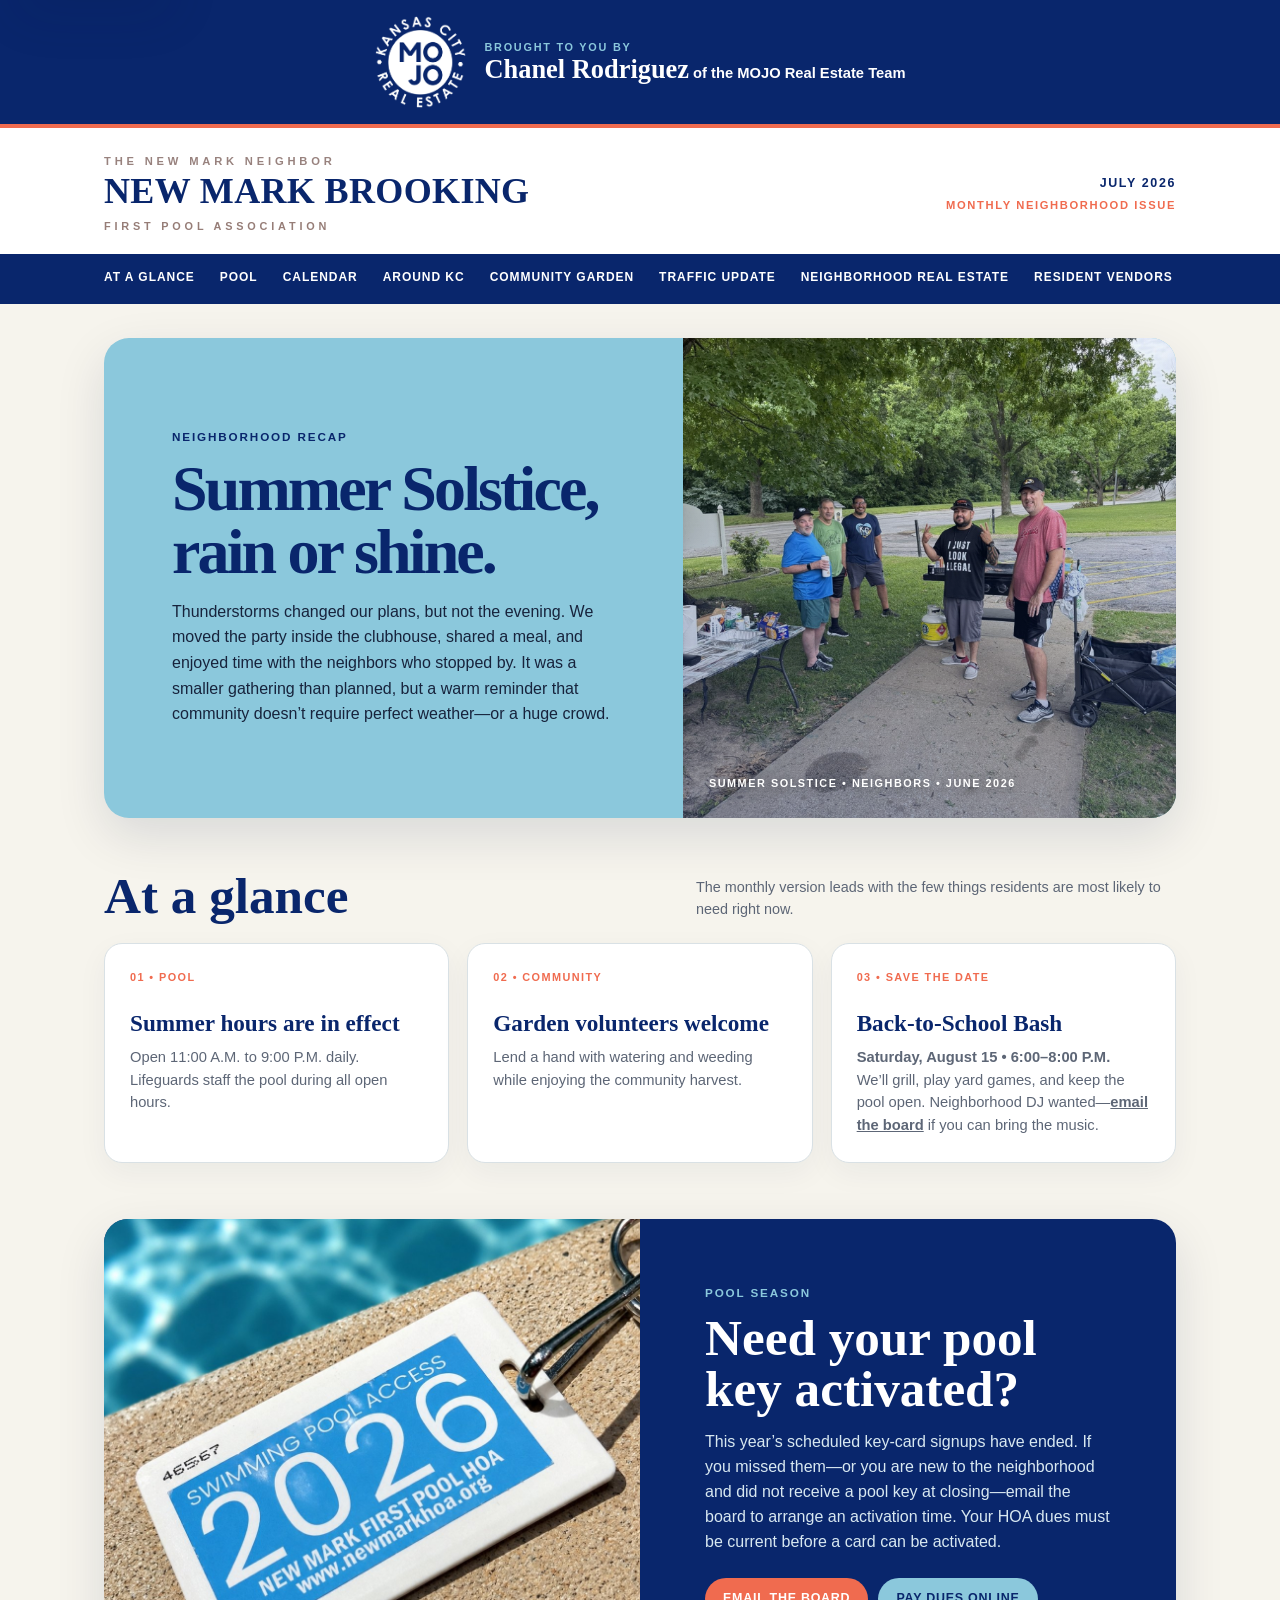
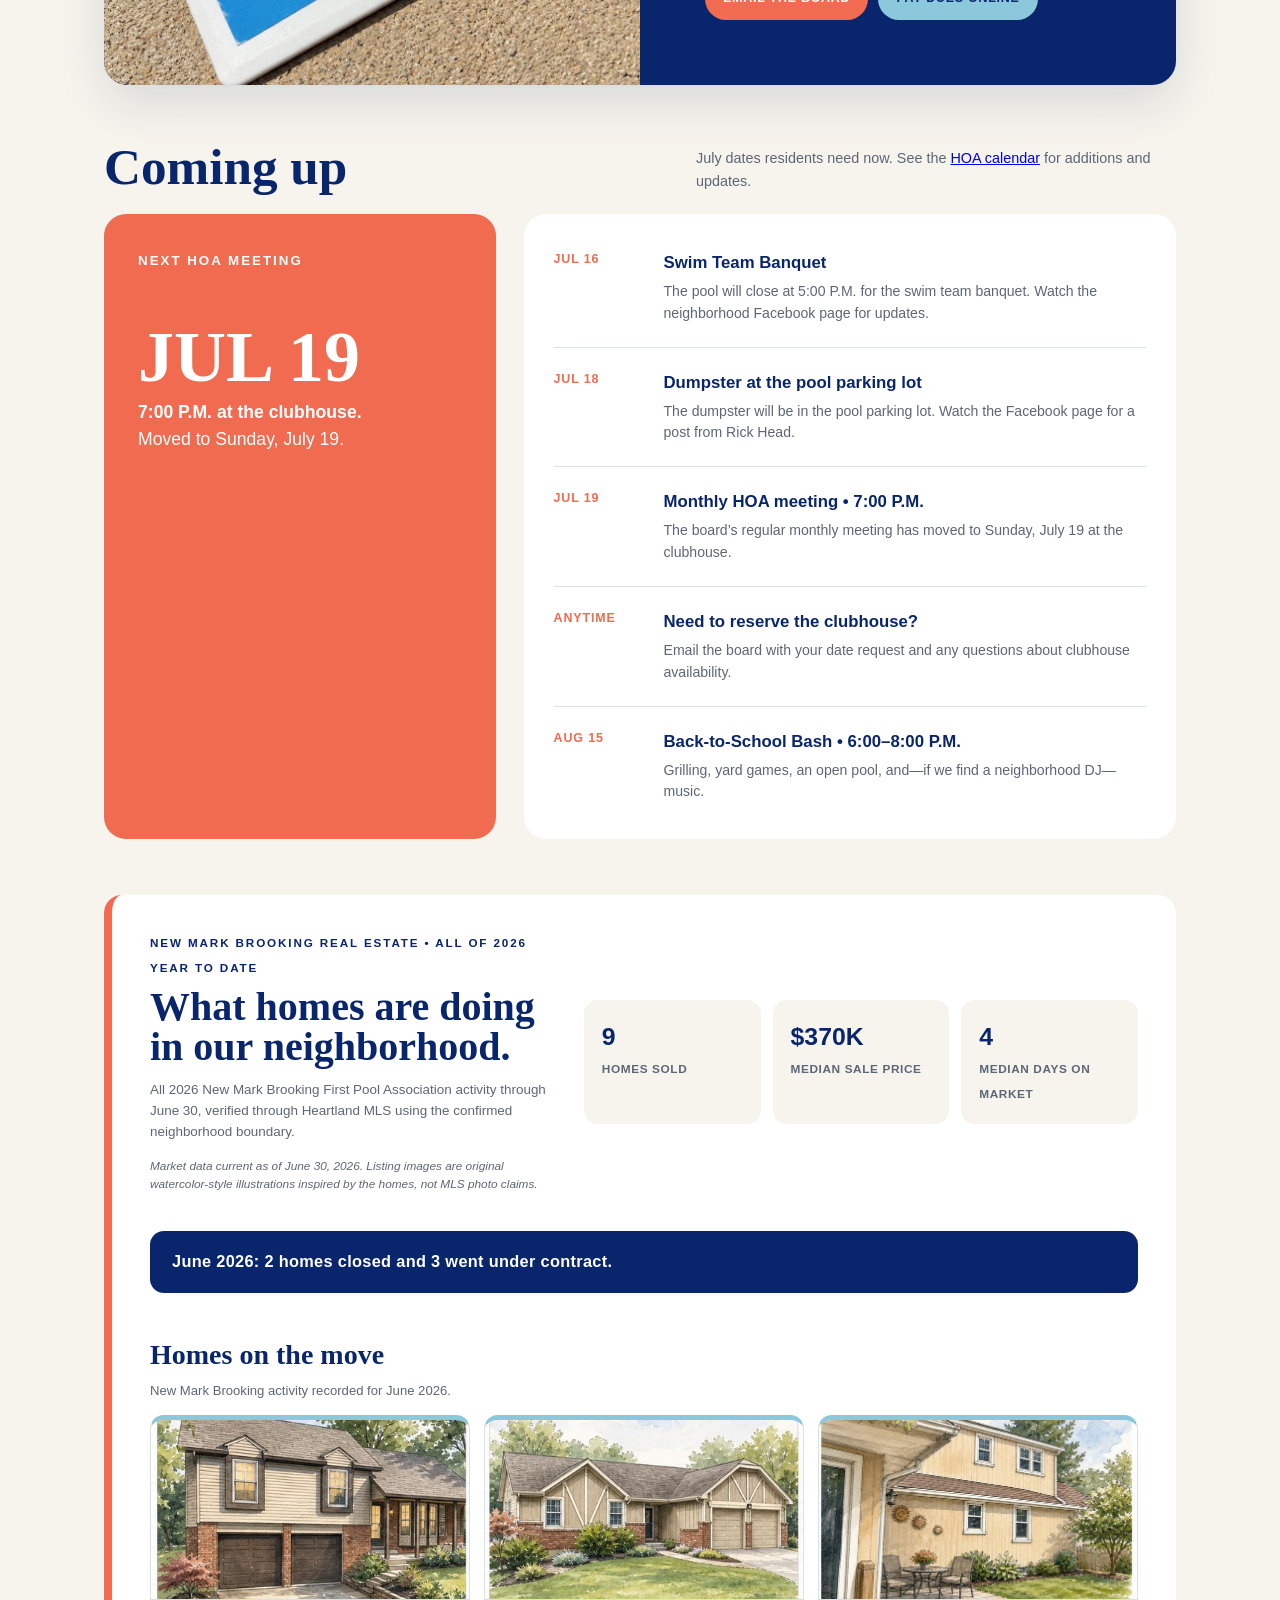
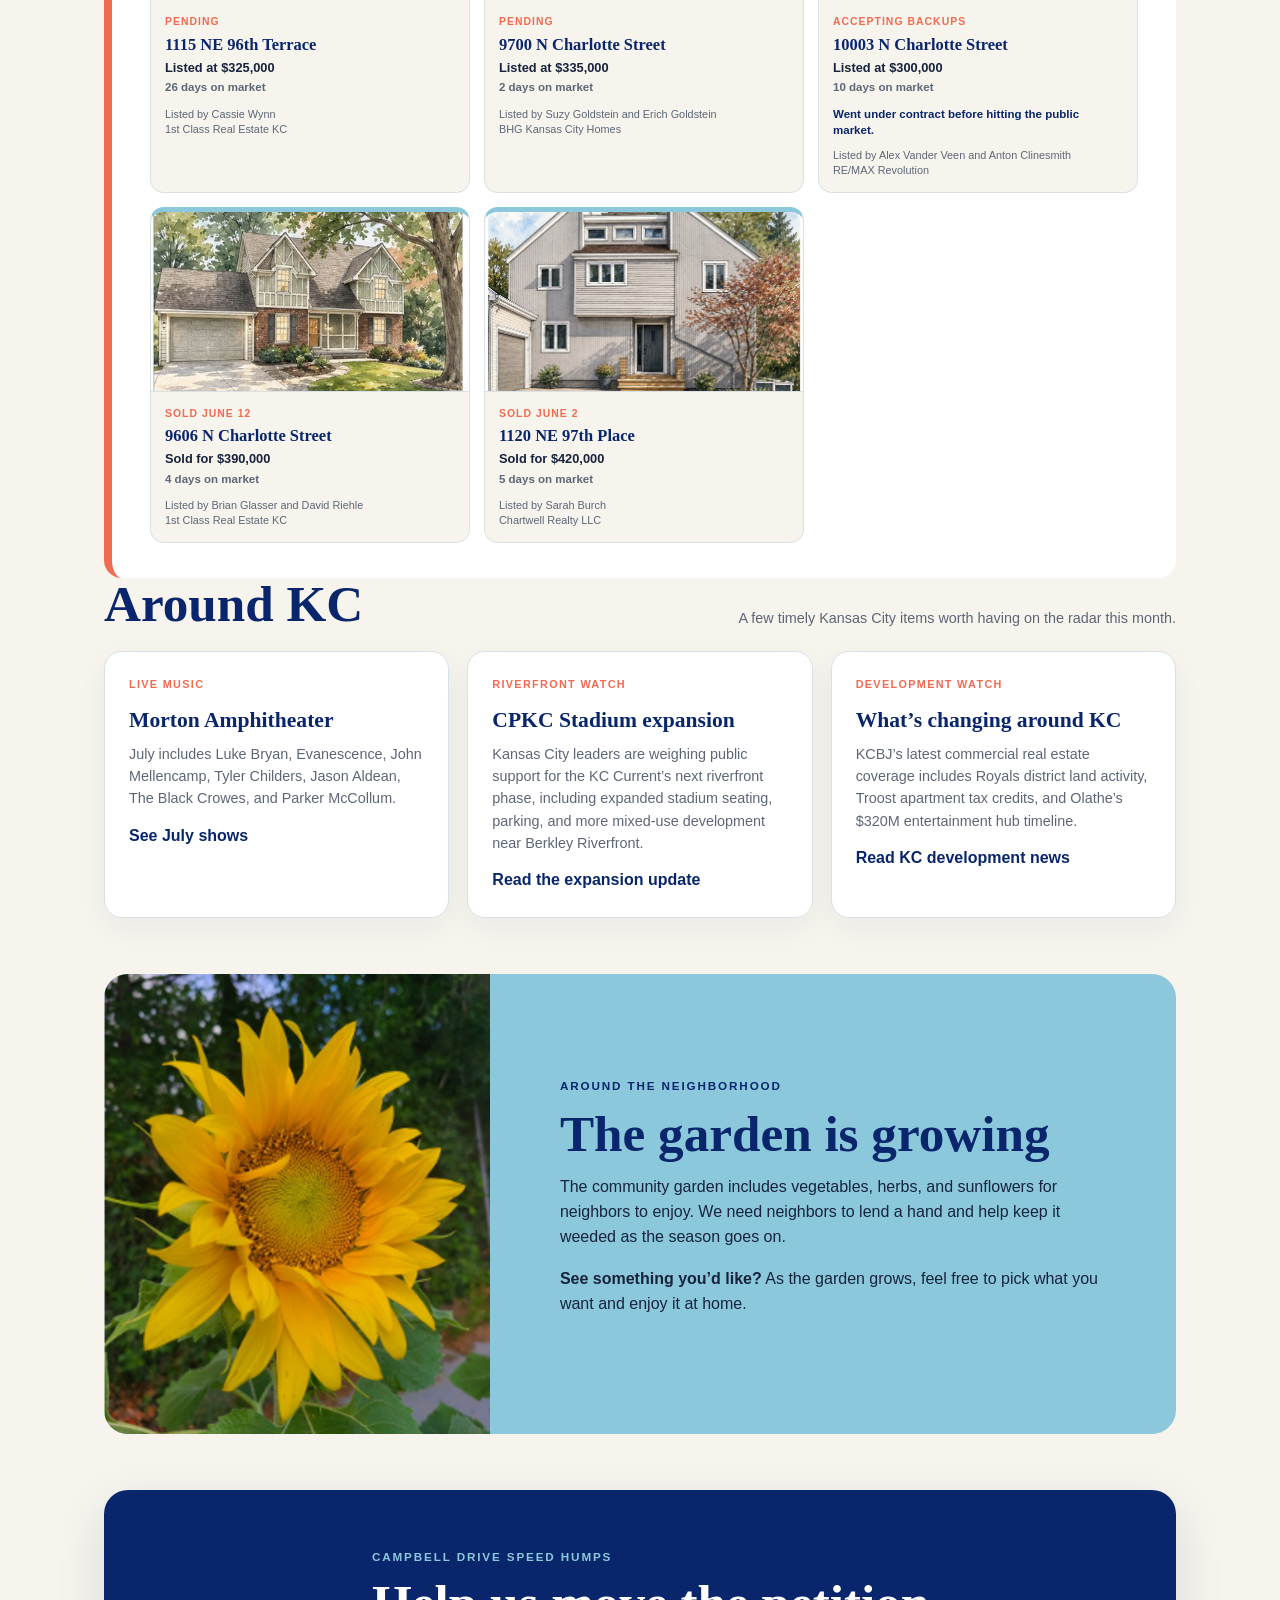
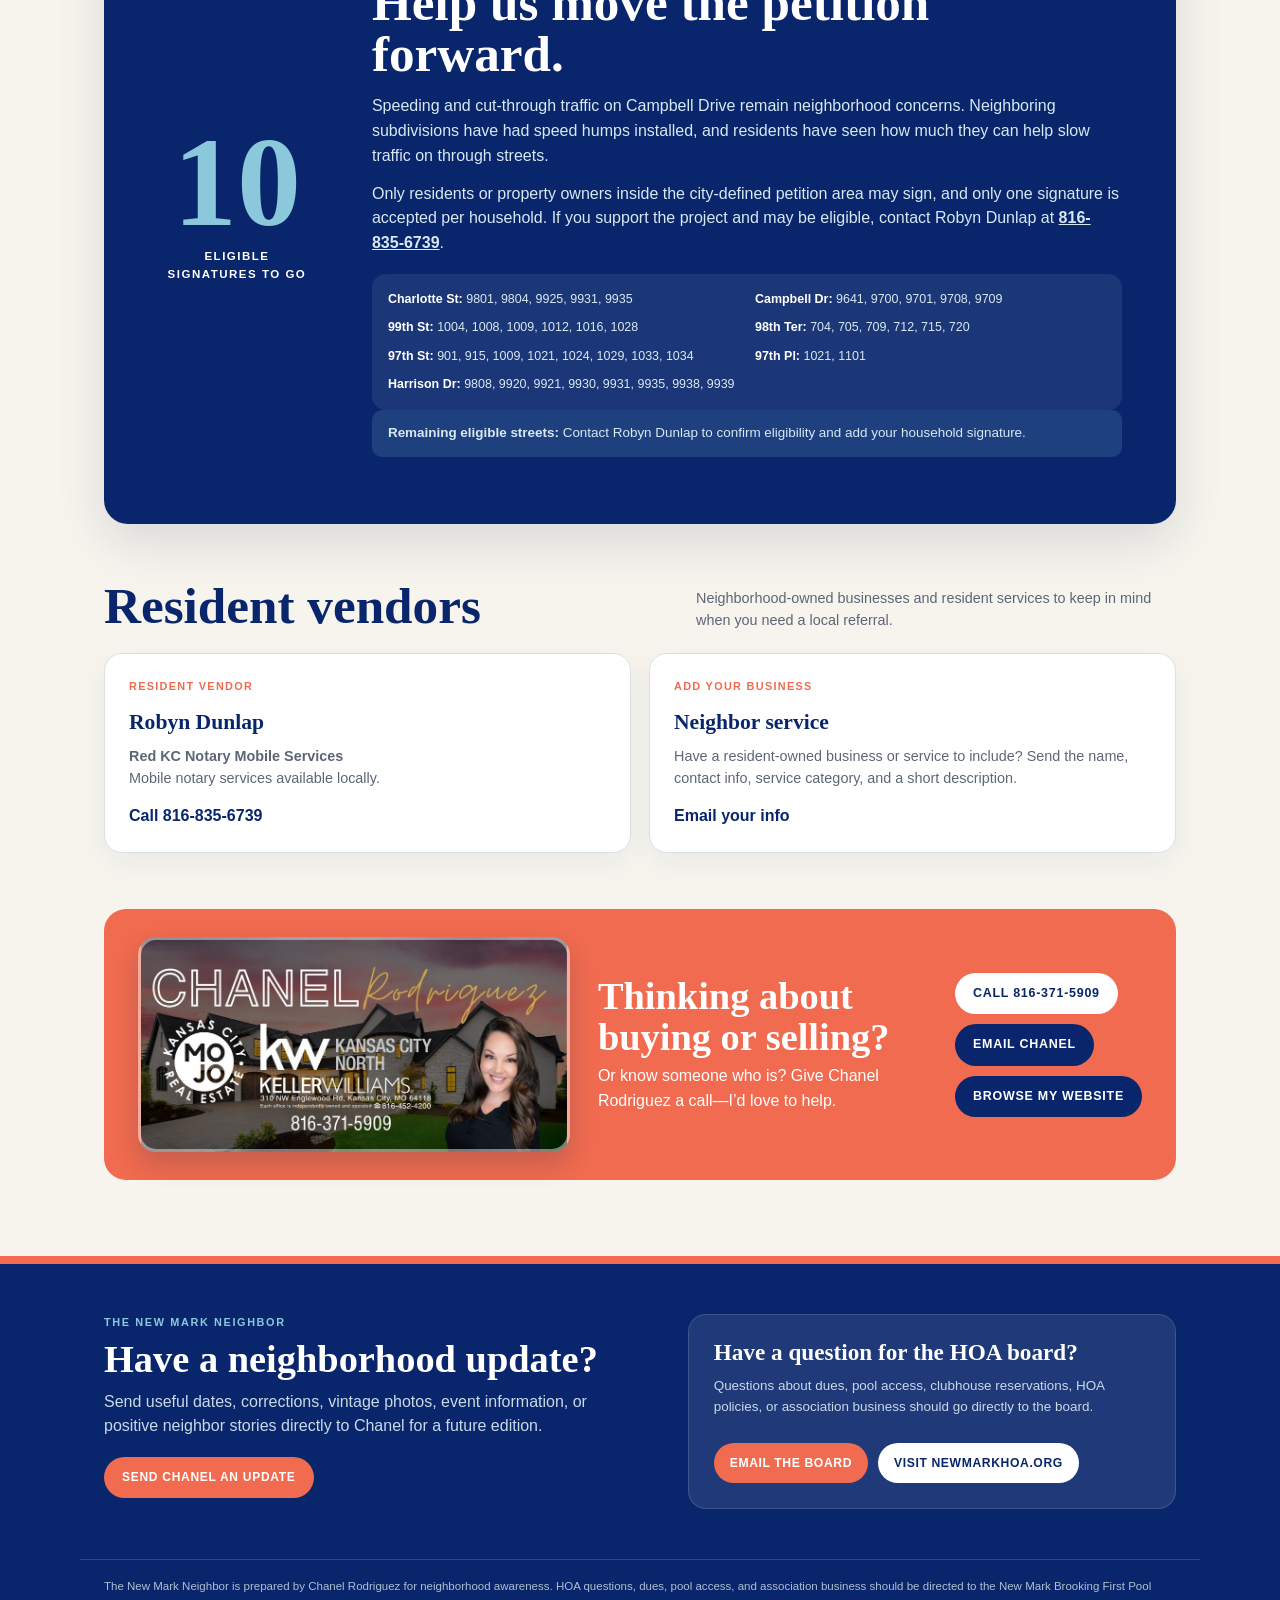
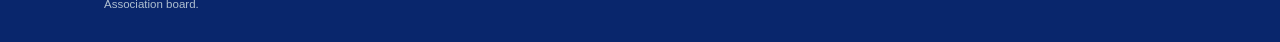
==== commit 74f9ee69: "Add files via upload" ====
--- a/index.html
+++ b/index.html
@@ -1,13 +1,24 @@
 ﻿<!doctype html>
 <html lang="en">
 <head>
-<meta charset="utf-8">
-<meta name="viewport" content="width=device-width,initial-scale=1">
-<meta name="description" content="The New Mark Neighbor — New Mark Brooking First Pool Association newsletter">
-<title>The New Mark Neighbor — July 2026</title>
-<style>
-:root{--navy:#09266c;--sky:#8bc8dc;--coral:#f06b4f;--cream:#f6f4ed;--ink:#17233c;--muted:#5d6676;--green:#476958;--white:#fff;--line:#d9e1e5;--shadow:0 18px 50px rgba(7,28,66,.12)}
-*{box-sizing:border-box}html{scroll-behavior:smooth}body{margin:0;color:var(--ink);background:var(--cream);font-family:Arial,Helvetica,sans-serif;line-height:1.55}.preview{background:#fff2cf;color:#533f00;text-align:center;padding:10px 18px;font-size:.82rem;font-weight:800;letter-spacing:.03em;border-bottom:1px solid #ead58b}.masthead{background:var(--white)}.masthead-inner{max-width:1120px;margin:auto;padding:25px 24px 19px;display:flex;align-items:center;justify-content:space-between;gap:24px}.brand small{display:block;color:#98827e;font-size:.7rem;font-weight:800;letter-spacing:.34em;text-transform:uppercase;margin-bottom:3px}.brand strong{display:block;color:var(--navy);font-family:Georgia,serif;font-size:clamp(1.45rem,4vw,2.25rem);line-height:1.05;letter-spacing:.01em}.brand span{display:block;color:#967d77;font-size:.68rem;font-weight:800;letter-spacing:.35em;text-transform:uppercase;margin-top:7px}.issue{text-align:right;color:var(--navy);font-size:.78rem;font-weight:800;text-transform:uppercase;letter-spacing:.13em}.issue b{display:block;color:var(--coral);font-size:.7rem;margin-top:4px}.nav{background:var(--navy);color:white}.nav-inner{max-width:1120px;margin:auto;padding:0 24px;display:flex;gap:25px;overflow:auto}.nav a{color:white;text-decoration:none;font-size:.75rem;font-weight:800;text-transform:uppercase;letter-spacing:.08em;white-space:nowrap;padding:14px 0;border-bottom:3px solid transparent}.nav a:hover{border-color:var(--coral)}.hero{max-width:1120px;margin:34px auto 0;padding:0 24px}.hero-card{min-height:480px;border-radius:25px;overflow:hidden;display:grid;grid-template-columns:1.08fr .92fr;background:var(--sky);box-shadow:var(--shadow)}.hero-copy{padding:clamp(34px,6vw,68px);display:flex;flex-direction:column;justify-content:center}.eyebrow{color:var(--navy);font-size:.73rem;font-weight:900;text-transform:uppercase;letter-spacing:.16em}.hero h1{margin:12px 0 15px;color:var(--navy);font-family:Georgia,serif;font-size:clamp(2.6rem,6vw,5.3rem);line-height:.94;letter-spacing:-.045em;max-width:690px}.hero p{font-size:1.06rem;max-width:610px;margin:0}.hero-image{background:linear-gradient(180deg,rgba(9,38,108,.04),rgba(9,38,108,.32)),url('flowers.jpg') center/cover no-repeat;position:relative}.hero-image:after{content:'NEIGHBORHOOD NOTES • USEFUL DATES • LOCAL LIFE';position:absolute;bottom:26px;left:26px;right:26px;color:#fff;font-size:.68rem;font-weight:900;letter-spacing:.14em;text-shadow:0 2px 12px rgba(0,0,0,.4)}main{max-width:1120px;margin:auto;padding:52px 24px 76px}.section-head{display:flex;align-items:end;justify-content:space-between;gap:20px;margin-bottom:22px}.section-head h2{margin:0;color:var(--navy);font-family:Georgia,serif;font-size:clamp(2rem,4vw,3.2rem);line-height:1}.section-head p{margin:0;max-width:480px;color:var(--muted);font-size:.9rem}.glance{display:grid;grid-template-columns:repeat(3,1fr);gap:18px;margin-bottom:56px}.card{background:#fff;border:1px solid var(--line);border-radius:18px;padding:25px;box-shadow:0 10px 30px rgba(8,35,73,.05)}.card .num{display:block;color:var(--coral);font-size:.68rem;font-weight:900;letter-spacing:.13em;margin-bottom:25px}.card h3{color:var(--navy);font-family:Georgia,serif;font-size:1.45rem;line-height:1.08;margin:0 0 10px}.card p{margin:0;color:var(--muted);font-size:.92rem}.feature{display:grid;grid-template-columns:1fr 1fr;border-radius:24px;overflow:hidden;background:var(--navy);color:#fff;box-shadow:var(--shadow);margin-bottom:56px}.feature-image{min-height:430px;background:url('pool-pass-2026.png') center/cover no-repeat}.feature-copy{padding:clamp(35px,6vw,65px);display:flex;flex-direction:column;justify-content:center}.feature .eyebrow{color:var(--sky)}.feature h2{font-family:Georgia,serif;font-size:clamp(2.2rem,4vw,3.65rem);line-height:1;margin:10px 0 16px}.feature p{color:#d8e8f1;margin:0 0 24px}.pill{display:inline-block;align-self:flex-start;background:var(--coral);color:#fff;text-decoration:none;border-radius:999px;padding:11px 18px;font-size:.78rem;font-weight:900;letter-spacing:.06em;text-transform:uppercase}.calendar{display:grid;grid-template-columns:.75fr 1.25fr;gap:28px;margin-bottom:56px}.date-panel{background:var(--coral);color:#fff;border-radius:22px;padding:34px}.date-panel small{font-weight:900;letter-spacing:.15em;text-transform:uppercase}.date-panel strong{display:block;font-family:Georgia,serif;font-size:4.5rem;line-height:.95;margin:50px 0 8px}.date-panel p{margin:0}.events{background:#fff;border-radius:22px;padding:14px 30px}.event{display:grid;grid-template-columns:92px 1fr;gap:18px;padding:22px 0;border-bottom:1px solid var(--line)}.event:last-child{border:0}.event time{color:var(--coral);font-weight:900;font-size:.78rem;text-transform:uppercase;letter-spacing:.07em}.event h3{margin:0 0 5px;color:var(--navy);font-size:1.05rem}.event p{margin:0;color:var(--muted);font-size:.88rem}.garden{display:grid;grid-template-columns:.72fr 1.28fr;gap:0;background:var(--sky);border-radius:24px;overflow:hidden;margin-bottom:56px}.garden-image{min-height:460px;background:url('sunflower.jpg') center/cover no-repeat}.garden-copy{padding:clamp(35px,6vw,70px);align-self:center}.garden h2{font-family:Georgia,serif;color:var(--navy);font-size:clamp(2.2rem,4vw,3.5rem);line-height:1;margin:10px 0 16px}.garden p{margin:0 0 18px}.market{background:#fff;border-left:8px solid var(--coral);border-radius:18px;padding:35px 38px;display:grid;grid-template-columns:1fr 1.4fr;gap:38px;align-items:center}.market h2{color:var(--navy);font-family:Georgia,serif;font-size:2.5rem;line-height:1;margin:7px 0 12px}.market-note{color:var(--muted);font-size:.84rem}.stats{display:grid;grid-template-columns:repeat(3,1fr);gap:12px}.stat{background:var(--cream);border-radius:14px;padding:18px}.stat b{display:block;color:var(--navy);font-size:1.55rem}.stat span{font-size:.74rem;color:var(--muted);text-transform:uppercase;font-weight:800;letter-spacing:.05em}footer{background:var(--navy);color:#fff}.footer-inner{max-width:1120px;margin:auto;padding:50px 24px;display:grid;grid-template-columns:1.4fr 1fr;gap:50px}.footer-inner h2{font-family:Georgia,serif;font-size:2rem;margin:0 0 10px}.footer-inner p{color:#c9d9e8;margin:0}.contact{display:grid;gap:8px;align-content:center}.contact a{color:#fff;text-decoration:none;font-weight:800}.fineprint{max-width:1120px;margin:auto;padding:18px 24px 28px;border-top:1px solid rgba(255,255,255,.15);color:#aebfd0;font-size:.72rem}.coral-line{height:8px;background:var(--coral)}
+<meta charset="utf-8">
+<meta name="viewport" content="width=device-width,initial-scale=1">
+<meta name="description" content="The New Mark Neighbor is a monthly New Mark Brooking neighborhood issue with HOA dates, pool reminders, local updates, resident notes, and neighborhood real estate context from Chanel Rodriguez.">
+<meta name="theme-color" content="#09266c">
+<meta property="og:title" content="The New Mark Neighbor — July 2026">
+<meta property="og:description" content="A monthly New Mark Brooking neighborhood update with pool notes, HOA dates, local happenings, garden news, traffic updates, and real estate context.">
+<meta property="og:type" content="website">
+<meta property="og:url" content="https://thenewmarkneighbor.vercel.app/">
+<meta property="og:image" content="https://thenewmarkneighbor.vercel.app/summer-solstice.jpg">
+<meta name="twitter:card" content="summary_large_image">
+<link rel="canonical" href="https://thenewmarkneighbor.vercel.app/">
+<title>The New Mark Neighbor — July 2026</title>
+<script type="application/ld+json">
+{"@context":"https://schema.org","@type":"NewsArticle","headline":"The New Mark Neighbor — July 2026","description":"Monthly New Mark Brooking neighborhood issue with HOA dates, pool reminders, local updates, resident notes, and real estate context.","author":{"@type":"Person","name":"Chanel Rodriguez"},"publisher":{"@type":"Organization","name":"MOJO Real Estate Team"},"datePublished":"2026-07-15","dateModified":"2026-07-15","url":"https://thenewmarkneighbor.vercel.app/"}
+</script>
+<style>
+:root{--navy:#09266c;--sky:#8bc8dc;--coral:#f06b4f;--cream:#f6f4ed;--ink:#17233c;--muted:#5d6676;--green:#476958;--white:#fff;--line:#d9e1e5;--shadow:0 18px 50px rgba(7,28,66,.12)}
+*{box-sizing:border-box}html{scroll-behavior:smooth;scroll-padding-top:72px}body{margin:0;color:var(--ink);background:var(--cream);font-family:Arial,Helvetica,sans-serif;line-height:1.55}.skip-link{position:absolute;left:12px;top:-48px;z-index:20;background:#fff;color:var(--navy);padding:10px 14px;border-radius:999px;font-weight:900;text-decoration:none;box-shadow:var(--shadow)}.skip-link:focus{top:12px}a:focus-visible{outline:3px solid var(--coral);outline-offset:4px;border-radius:6px}.preview{background:#fff2cf;color:#533f00;text-align:center;padding:10px 18px;font-size:.82rem;font-weight:800;letter-spacing:.03em;border-bottom:1px solid #ead58b}.masthead{background:var(--white)}.masthead-inner{max-width:1120px;margin:auto;padding:25px 24px 19px;display:flex;align-items:center;justify-content:space-between;gap:24px}.brand small{display:block;color:#98827e;font-size:.7rem;font-weight:800;letter-spacing:.34em;text-transform:uppercase;margin-bottom:3px}.brand strong{display:block;color:var(--navy);font-family:Georgia,serif;font-size:clamp(1.45rem,4vw,2.25rem);line-height:1.05;letter-spacing:.01em}.brand span{display:block;color:#967d77;font-size:.68rem;font-weight:800;letter-spacing:.35em;text-transform:uppercase;margin-top:7px}.issue{text-align:right;color:var(--navy);font-size:.78rem;font-weight:800;text-transform:uppercase;letter-spacing:.13em}.issue b{display:block;color:var(--coral);font-size:.7rem;margin-top:4px}.nav{background:var(--navy);color:white;position:sticky;top:0;z-index:10}.nav-inner{max-width:1120px;margin:auto;padding:0 24px;display:flex;gap:25px;overflow:auto;scroll-snap-type:x proximity}.nav a{color:white;text-decoration:none;font-size:.75rem;font-weight:800;text-transform:uppercase;letter-spacing:.08em;white-space:nowrap;padding:14px 0;border-bottom:3px solid transparent;scroll-snap-align:start}.nav a:hover{border-color:var(--coral)}.hero{max-width:1120px;margin:34px auto 0;padding:0 24px}.hero-card{min-height:480px;border-radius:25px;overflow:hidden;display:grid;grid-template-columns:1.08fr .92fr;background:var(--sky);box-shadow:var(--shadow)}.hero-copy{padding:clamp(34px,6vw,68px);display:flex;flex-direction:column;justify-content:center}.eyebrow{color:var(--navy);font-size:.73rem;font-weight:900;text-transform:uppercase;letter-spacing:.16em}.hero h1{margin:12px 0 15px;color:var(--navy);font-family:Georgia,serif;font-size:clamp(2.6rem,6vw,5.3rem);line-height:.94;letter-spacing:-.045em;max-width:690px}.hero p{font-size:1.06rem;max-width:610px;margin:0}.hero-image{background:linear-gradient(180deg,rgba(9,38,108,.04),rgba(9,38,108,.32)),url('flowers.jpg') center/cover no-repeat;position:relative}.hero-image:after{content:'NEIGHBORHOOD NOTES • USEFUL DATES • LOCAL LIFE';position:absolute;bottom:26px;left:26px;right:26px;color:#fff;font-size:.68rem;font-weight:900;letter-spacing:.14em;text-shadow:0 2px 12px rgba(0,0,0,.4)}main{max-width:1120px;margin:auto;padding:52px 24px 76px}.section-head{display:flex;align-items:end;justify-content:space-between;gap:20px;margin-bottom:22px}.section-head h2{margin:0;color:var(--navy);font-family:Georgia,serif;font-size:clamp(2rem,4vw,3.2rem);line-height:1}.section-head p{margin:0;max-width:480px;color:var(--muted);font-size:.9rem}.glance{display:grid;grid-template-columns:repeat(3,1fr);gap:18px;margin-bottom:56px}.card{background:#fff;border:1px solid var(--line);border-radius:18px;padding:25px;box-shadow:0 10px 30px rgba(8,35,73,.05)}.card .num{display:block;color:var(--coral);font-size:.68rem;font-weight:900;letter-spacing:.13em;margin-bottom:25px}.card h3{color:var(--navy);font-family:Georgia,serif;font-size:1.45rem;line-height:1.08;margin:0 0 10px}.card p{margin:0;color:var(--muted);font-size:.92rem}.feature{display:grid;grid-template-columns:1fr 1fr;border-radius:24px;overflow:hidden;background:var(--navy);color:#fff;box-shadow:var(--shadow);margin-bottom:56px}.feature-image{min-height:430px;background:url('pool-pass-2026.jpg') center/cover no-repeat}.feature-copy{padding:clamp(35px,6vw,65px);display:flex;flex-direction:column;justify-content:center}.feature .eyebrow{color:var(--sky)}.feature h2{font-family:Georgia,serif;font-size:clamp(2.2rem,4vw,3.65rem);line-height:1;margin:10px 0 16px}.feature p{color:#d8e8f1;margin:0 0 24px}.pill{display:inline-block;align-self:flex-start;background:var(--coral);color:#fff;text-decoration:none;border-radius:999px;padding:11px 18px;font-size:.78rem;font-weight:900;letter-spacing:.06em;text-transform:uppercase}.calendar{display:grid;grid-template-columns:.75fr 1.25fr;gap:28px;margin-bottom:56px}.date-panel{background:var(--coral);color:#fff;border-radius:22px;padding:34px}.date-panel small{font-weight:900;letter-spacing:.15em;text-transform:uppercase}.date-panel strong{display:block;font-family:Georgia,serif;font-size:4.5rem;line-height:.95;margin:50px 0 8px}.date-panel p{margin:0}.events{background:#fff;border-radius:22px;padding:14px 30px}.event{display:grid;grid-template-columns:92px 1fr;gap:18px;padding:22px 0;border-bottom:1px solid var(--line)}.event:last-child{border:0}.event time{color:var(--coral);font-weight:900;font-size:.78rem;text-transform:uppercase;letter-spacing:.07em}.event h3{margin:0 0 5px;color:var(--navy);font-size:1.05rem}.event p{margin:0;color:var(--muted);font-size:.88rem}.garden{display:grid;grid-template-columns:.72fr 1.28fr;gap:0;background:var(--sky);border-radius:24px;overflow:hidden;margin-bottom:56px}.garden-image{min-height:460px;background:url('sunflower.jpg') center/cover no-repeat}.garden-copy{padding:clamp(35px,6vw,70px);align-self:center}.garden h2{font-family:Georgia,serif;color:var(--navy);font-size:clamp(2.2rem,4vw,3.5rem);line-height:1;margin:10px 0 16px}.garden p{margin:0 0 18px}.market{background:#fff;border-left:8px solid var(--coral);border-radius:18px;padding:35px 38px;display:grid;grid-template-columns:1fr 1.4fr;gap:38px;align-items:center}.market h2{color:var(--navy);font-family:Georgia,serif;font-size:2.5rem;line-height:1;margin:7px 0 12px}.market-note{color:var(--muted);font-size:.84rem}.stats{display:grid;grid-template-columns:repeat(3,1fr);gap:12px}.stat{background:var(--cream);border-radius:14px;padding:18px}.stat b{display:block;color:var(--navy);font-size:1.55rem}.stat span{font-size:.74rem;color:var(--muted);text-transform:uppercase;font-weight:800;letter-spacing:.05em}footer{background:var(--navy);color:#fff}.footer-inner{max-width:1120px;margin:auto;padding:50px 24px;display:grid;grid-template-columns:1.4fr 1fr;gap:50px}.footer-inner h2{font-family:Georgia,serif;font-size:2rem;margin:0 0 10px}.footer-inner p{color:#c9d9e8;margin:0}.contact{display:grid;gap:8px;align-content:center}.contact a{color:#fff;text-decoration:none;font-weight:800}.fineprint{max-width:1120px;margin:auto;padding:18px 24px 28px;border-top:1px solid rgba(255,255,255,.15);color:#aebfd0;font-size:.72rem}.coral-line{height:8px;background:var(--coral)}
 @media(max-width:780px){.issue{display:none}.hero-card,.feature,.calendar,.garden,.market,.footer-inner{grid-template-columns:1fr}.hero-image{min-height:260px;order:-1}.hero-copy{padding:34px 28px}.glance{grid-template-columns:1fr}.feature-image{min-height:300px}.calendar{gap:16px}.date-panel strong{margin-top:20px}.market{padding:28px}.stats{grid-template-columns:1fr}.garden-image{min-height:330px}.nav-inner{gap:18px}.section-head{display:block}.section-head p{margin-top:10px}}
 @media print{.preview,.nav{display:none}body{background:#fff}.hero-card,.card,.feature{box-shadow:none}}
 </style>
@@ -22,15 +33,15 @@
 .hero.solstice p{font-size:1rem;line-height:1.6}
 .market-gallery{grid-column:1/-1}
 .market-gallery h3{margin:2px 0 5px;color:var(--navy);font-family:Georgia,serif;font-size:1.75rem}
-.market-gallery-intro{margin:0 0 14px;color:var(--muted);font-size:.82rem}
+.market-gallery-intro{margin:0 0 14px;color:var(--muted);font-size:.82rem}.source-note{margin:14px 0 0;color:var(--muted);font-size:.74rem;font-style:italic}
 .listing-grid{display:grid;grid-template-columns:repeat(3,1fr);gap:14px}
 .listing-card{overflow:hidden;background:var(--cream);border:1px solid var(--line);border-top:5px solid var(--sky);border-radius:14px}
 .listing-card img{display:block;width:100%;height:130px;object-fit:cover}
-.listing-art{height:180px;background-image:url('market-watercolors.png');background-repeat:no-repeat;background-size:300% auto;border-bottom:1px solid var(--line)}
+.listing-art{height:180px;background-image:url('market-watercolors.jpg');background-repeat:no-repeat;background-size:300% auto;border-bottom:1px solid var(--line)}
 .art-1115{background-position:0 51%}
 .art-9700{background-position:50% 51%}
 .art-9606{background-position:100% 51%}
-.listing-art-secondary{background-image:url('market-watercolors-secondary.png');background-size:200% auto}
+.listing-art-secondary{background-image:url('market-watercolors-secondary.jpg');background-size:200% auto}
 .art-10003{background-position:0 51%}
 .art-1120{background-position:100% 51%}
 .listing-copy{padding:14px}
@@ -57,7 +68,7 @@
 .traffic-streets div{overflow-wrap:anywhere}
 .traffic-streets strong{color:#fff}
 .real-estate-cta{margin:26px 0 0;background:var(--coral);color:#fff;border-radius:22px;padding:28px 34px;display:grid;grid-template-columns:minmax(360px,1.05fr) .8fr auto;align-items:center;gap:28px}
-.cta-photo{width:100%;min-height:215px;border-radius:18px;background-image:url('chanel-mojo-card.png');background-size:cover;background-position:center;background-repeat:no-repeat;box-shadow:0 12px 26px rgba(8,35,73,.18);border:3px solid rgba(255,255,255,.45)}
+.cta-photo{width:100%;min-height:215px;border-radius:18px;background-image:url('chanel-mojo-card.jpg');background-size:cover;background-position:center;background-repeat:no-repeat;box-shadow:0 12px 26px rgba(8,35,73,.18);border:3px solid rgba(255,255,255,.45)}
 .real-estate-cta h2{font-family:Georgia,serif;font-size:clamp(1.7rem,3vw,2.45rem);line-height:1.05;margin:0 0 7px}
 .real-estate-cta p{margin:0}
 .cta-actions{display:flex;flex-direction:column;gap:10px;min-width:185px}
@@ -77,7 +88,7 @@
 .board-box a{display:block;color:#fff;font-weight:800;text-decoration:none;margin-top:7px;overflow-wrap:anywhere}
 @media(max-width:900px){.listing-grid{grid-template-columns:repeat(2,1fr)}}
 .date-panel p{font-size:1.1rem}
-.sponsor-bar{background:var(--navy);color:#fff;display:flex;align-items:center;justify-content:center;gap:18px;padding:16px 22px;border-bottom:4px solid var(--coral);box-shadow:0 8px 24px rgba(7,28,66,.12);text-align:left}.sponsor-logo{width:92px;height:92px;object-fit:contain}.sponsor-bar small{display:block;color:var(--sky);font-size:.68rem;font-weight:900;letter-spacing:.16em;text-transform:uppercase}.sponsor-bar strong{display:inline;color:#fff;font-family:Georgia,serif;font-size:1.65rem;line-height:1}.sponsor-bar span{color:#fff;font-size:.92rem;font-weight:800}
+.sponsor-bar{background:var(--navy);color:#fff;display:flex;align-items:center;justify-content:center;gap:18px;padding:16px 22px;border-bottom:4px solid var(--coral);box-shadow:0 8px 24px rgba(7,28,66,.12);text-align:left}.sponsor-logo{width:92px;height:92px;object-fit:contain}.sponsor-bar small{display:block;color:var(--sky);font-size:.68rem;font-weight:900;letter-spacing:.16em;text-transform:uppercase}.sponsor-bar strong{display:inline;color:#fff;font-family:Georgia,serif;font-size:1.65rem;line-height:1}.sponsor-bar span{color:#fff;font-size:.92rem;font-weight:800}
 
 .local-roundup,.resident-vendors{margin-bottom:56px}
 .roundup-grid,.vendor-grid{display:grid;grid-template-columns:repeat(3,1fr);gap:18px}.vendor-grid{grid-template-columns:repeat(2,1fr)}
@@ -89,24 +100,25 @@
 .board-actions{display:flex;flex-wrap:wrap;gap:10px;margin-top:18px}
 .board-box a.board-button{display:inline-block;background:var(--coral);color:#fff;border-radius:999px;padding:11px 16px;font-size:.76rem;font-weight:900;letter-spacing:.05em;text-transform:uppercase}
 .board-box a.board-button.secondary{background:#fff;color:var(--navy)}
-@media(max-width:900px){.footer-inner.footer-profile{grid-template-columns:1fr}.real-estate-cta{grid-template-columns:1fr}.cta-actions{flex-direction:row;flex-wrap:wrap}.cta-photo{min-height:240px}.traffic-streets{grid-template-columns:1fr}}
-@media(max-width:780px){.traffic-update{grid-template-columns:1fr}.traffic-count{border-bottom:1px solid rgba(255,255,255,.25);padding:0 0 28px}.real-estate-cta{grid-template-columns:1fr}.real-estate-cta .pill{margin-top:0}.cta-photo{min-height:210px}.footer-inner.footer-profile{grid-template-columns:1fr}.roundup-grid,.vendor-grid{grid-template-columns:1fr}}
-@media(max-width:560px){.listing-grid{grid-template-columns:1fr}.listing-card img{height:190px}}
+@media(max-width:900px){.footer-inner.footer-profile{grid-template-columns:1fr}.real-estate-cta{grid-template-columns:1fr}.cta-actions{flex-direction:row;flex-wrap:wrap}.cta-photo{min-height:240px}.traffic-streets{grid-template-columns:1fr}}
+@media(max-width:780px){.traffic-update{grid-template-columns:1fr}.traffic-count{border-bottom:1px solid rgba(255,255,255,.25);padding:0 0 28px}.real-estate-cta{grid-template-columns:1fr}.real-estate-cta .pill{margin-top:0}.cta-photo{min-height:210px}.footer-inner.footer-profile{grid-template-columns:1fr}.roundup-grid,.vendor-grid{grid-template-columns:1fr}.sponsor-bar{justify-content:flex-start;padding:12px 18px;gap:12px}.sponsor-logo{width:70px;height:70px;flex:0 0 70px}.sponsor-bar small{font-size:.58rem;letter-spacing:.13em}.sponsor-bar strong{font-size:clamp(1.1rem,7vw,1.55rem)}.sponsor-bar span{display:block;font-size:.8rem}.masthead-inner{padding:22px 24px 17px}.brand small{letter-spacing:.25em}.brand span{letter-spacing:.22em}.nav:after{content:'Swipe for more';position:absolute;right:10px;top:50%;transform:translateY(-50%);font-size:.56rem;color:rgba(255,255,255,.72);font-weight:900;letter-spacing:.08em;text-transform:uppercase;pointer-events:none;background:linear-gradient(90deg,rgba(9,38,108,0),var(--navy) 28%);padding:17px 0 17px 44px}.nav-inner{padding-right:110px}.date-panel strong{font-size:4rem}.event{grid-template-columns:74px 1fr}.events{padding:10px 22px}.market h2{font-size:2.1rem}.market-monthly{font-size:1rem}.hero{margin-top:28px}.hero-card{min-height:0}.hero-image{min-height:310px}.hero-copy{padding:32px 28px 38px}.hero.solstice h1{font-size:clamp(2.45rem,12vw,3.4rem)}}
+@media(max-width:560px){.listing-grid{grid-template-columns:1fr}.listing-card img{height:190px}main{padding-left:18px;padding-right:18px}.hero{padding:0 18px}.card,.roundup-card,.vendor-card{padding:22px}.feature-copy,.garden-copy{padding:32px 26px}.feature-image{min-height:315px;background-position:center}.traffic-update{padding:30px 24px}.traffic-count b{font-size:5.5rem}.cta-actions{flex-direction:column}.cta-actions .pill{width:100%;text-align:center}.footer-inner{padding-left:18px;padding-right:18px}.board-box{padding:22px}.fineprint{padding-left:18px;padding-right:18px}}
 </style>
-</head>
-<body>
-<div class="sponsor-bar"><img class="sponsor-logo" src="mojo-white-logo-prepped.png" alt="MOJO Kansas City Real Estate logo"><div><small>Brought to you by</small><strong>Chanel Rodriguez</strong><span> of the MOJO Real Estate Team</span></div></div>
-<header class="masthead"><div class="masthead-inner"><div class="brand"><small>The New Mark Neighbor</small><strong>NEW MARK BROOKING</strong><span>First Pool Association</span></div><div class="issue">July 2026<b>Monthly Neighborhood Issue</b></div></div></header>
-<nav class="nav" aria-label="Issue sections"><div class="nav-inner"><a href="#glance">At a glance</a><a href="#pool">Pool</a><a href="#calendar">Calendar</a><a href="#around-kc">Around KC</a><a href="#garden">Community garden</a><a href="#traffic">Traffic update</a><a href="#market">Neighborhood real estate</a><a href="#vendors">Resident vendors</a></div></nav>
-<section class="hero solstice"><div class="hero-card"><div class="hero-copy"><span class="eyebrow">Neighborhood recap</span><h1>Summer Solstice, rain or shine.</h1><p>Thunderstorms changed our plans, but not the evening. We moved the party inside the clubhouse, shared a meal, and enjoyed time with the neighbors who stopped by. It was a smaller gathering than planned, but a warm reminder that community doesn’t require perfect weather—or a huge crowd.</p></div><div class="hero-image" role="img" aria-label="Neighbors gathering for the New Mark Brooking Summer Solstice party"></div></div></section>
-<main>
+</head>
+<body>
+<a class="skip-link" href="#main-content">Skip to newsletter</a>
+<div class="sponsor-bar"><img class="sponsor-logo" src="mojo-white-logo-prepped.png" alt="MOJO Kansas City Real Estate logo"><div><small>Brought to you by</small><strong>Chanel Rodriguez</strong><span> of the MOJO Real Estate Team</span></div></div>
+<header class="masthead"><div class="masthead-inner"><div class="brand"><small>The New Mark Neighbor</small><strong>NEW MARK BROOKING</strong><span>First Pool Association</span></div><div class="issue">July 2026<b>Monthly Neighborhood Issue</b></div></div></header>
+<nav class="nav" aria-label="Issue sections"><div class="nav-inner"><a href="#glance">At a glance</a><a href="#pool">Pool</a><a href="#calendar">Calendar</a><a href="#around-kc">Around KC</a><a href="#garden">Community garden</a><a href="#traffic">Traffic update</a><a href="#market">Neighborhood real estate</a><a href="#vendors">Resident vendors</a></div></nav>
+<section class="hero solstice"><div class="hero-card"><div class="hero-copy"><span class="eyebrow">Neighborhood recap</span><h1>Summer Solstice, rain or shine.</h1><p>Thunderstorms changed our plans, but not the evening. We moved the party inside the clubhouse, shared a meal, and enjoyed time with the neighbors who stopped by. It was a smaller gathering than planned, but a warm reminder that community doesn’t require perfect weather—or a huge crowd.</p></div><div class="hero-image" role="img" aria-label="Neighbors gathering for the New Mark Brooking Summer Solstice party"></div></div></section>
+<main id="main-content">
 <section id="glance"><div class="section-head"><h2>At a glance</h2><p>The monthly version leads with the few things residents are most likely to need right now.</p></div><div class="glance">
 <article class="card"><span class="num">01 • POOL</span><h3>Summer hours are in effect</h3><p>Open 11:00 A.M. to 9:00 P.M. daily. Lifeguards staff the pool during all open hours.</p></article>
 <article class="card"><span class="num">02 • COMMUNITY</span><h3>Garden volunteers welcome</h3><p>Lend a hand with watering and weeding while enjoying the community harvest.</p></article>
 <article class="card"><span class="num">03 • SAVE THE DATE</span><h3>Back-to-School Bash</h3><p><strong>Saturday, August 15 • 6:00–8:00 P.M.</strong><br>We’ll grill, play yard games, and keep the pool open. Neighborhood DJ wanted—<a href="mailto:board@newmarkhoa.org?subject=Back-to-school%20bash%20DJ">email the board</a> if you can bring the music.</p></article>
 </div></section>
-<section class="feature" id="pool"><div class="feature-image" role="img" aria-label="2026 New Mark First Pool HOA pool pass by the water"></div><div class="feature-copy"><span class="eyebrow">Pool season</span><h2>Need your pool key activated?</h2><p>This year’s scheduled key-card signups have ended. If you missed them—or you are new to the neighborhood and did not receive a pool key at closing—email the board to arrange an activation time. Your HOA dues must be current before a card can be activated.</p><div class="pill-row"><a class="pill" href="mailto:board@newmarkhoa.org?subject=Pool%20key%20activation">Email the board</a><a class="pill secondary" href="https://www.newmarkhoa.org/online-payments.html">Pay dues online</a></div></div></section>
-<section id="calendar"><div class="section-head"><h2>Coming up</h2><p>July dates residents need now. See the <a href="https://www.newmarkhoa.org/calendar.html">HOA calendar</a> for additions and updates.</p></div><div class="calendar"><div class="date-panel"><small>Next HOA meeting</small><strong>JUL 19</strong><p><b>7:00 P.M. at the clubhouse.</b><br>Moved to Sunday, July 19.</p></div><div class="events">
+<section class="feature" id="pool"><div class="feature-image" role="img" aria-label="2026 New Mark First Pool HOA pool pass by the water"></div><div class="feature-copy"><span class="eyebrow">Pool season</span><h2>Need your pool key activated?</h2><p>This year’s scheduled key-card signups have ended. If you missed them—or you are new to the neighborhood and did not receive a pool key at closing—email the board to arrange an activation time. Your HOA dues must be current before a card can be activated.</p><div class="pill-row"><a class="pill" href="mailto:board@newmarkhoa.org?subject=Pool%20key%20activation">Email the board</a><a class="pill secondary" href="https://www.newmarkhoa.org/online-payments.html" target="_blank" rel="noopener">Pay dues online</a></div></div></section>
+<section id="calendar"><div class="section-head"><h2>Coming up</h2><p>July dates residents need now. See the <a href="https://www.newmarkhoa.org/calendar.html" target="_blank" rel="noopener">HOA calendar</a> for additions and updates.</p></div><div class="calendar"><div class="date-panel"><small>Next HOA meeting</small><strong>JUL 19</strong><p><b>7:00 P.M. at the clubhouse.</b><br>Moved to Sunday, July 19.</p></div><div class="events">
 <div class="event"><time>Jul 16</time><div><h3>Swim Team Banquet</h3><p>The pool will close at 5:00 P.M. for the swim team banquet. Watch the neighborhood Facebook page for updates.</p></div></div>
 <div class="event"><time>Jul 18</time><div><h3>Dumpster at the pool parking lot</h3><p>The dumpster will be in the pool parking lot. Watch the Facebook page for a post from Rick Head.</p></div></div>
 <div class="event"><time>Jul 19</time><div><h3>Monthly HOA meeting • 7:00 P.M.</h3><p>The board’s regular monthly meeting has moved to Sunday, July 19 at the clubhouse.</p></div></div>
@@ -117,17 +129,18 @@
   <div>
     <span class="eyebrow">New Mark Brooking real estate • all of 2026 year to date</span>
     <h2>What homes are doing in our neighborhood.</h2>
-    <p class="market-note">All 2026 New Mark Brooking First Pool Association activity through June 30, verified through Heartland MLS using the confirmed neighborhood boundary.</p>
-  </div>
+    <p class="market-note">All 2026 New Mark Brooking First Pool Association activity through June 30, verified through Heartland MLS using the confirmed neighborhood boundary.</p>
+    <p class="source-note">Market data current as of June 30, 2026. Listing images are original watercolor-style illustrations inspired by the homes, not MLS photo claims.</p>
+  </div>
   <div class="stats">
     <div class="stat"><b>9</b><span>Homes sold</span></div>
     <div class="stat"><b>$370K</b><span>Median sale price</span></div>
     <div class="stat"><b>4</b><span>Median days on market</span></div>
   </div>
-  <p class="market-monthly">Last 30 days: 2 homes closed and 3 went under contract.</p>
+  <p class="market-monthly">June 2026: 2 homes closed and 3 went under contract.</p>
   <div class="market-gallery">
     <h3>Homes on the move</h3>
-    <p class="market-gallery-intro">New Mark Brooking activity recorded June 1–30.</p>
+    <p class="market-gallery-intro">New Mark Brooking activity recorded for June 2026.</p>
     <div class="listing-grid">
       <article class="listing-card"><div class="listing-art art-1115" role="img" aria-label="Original watercolor illustration inspired by the home at 1115 NE 96th Terrace"></div><div class="listing-copy"><span class="listing-status">Pending</span><h4>1115 NE 96th Terrace</h4><p class="listing-price">Listed at $325,000</p><p class="listing-dom">26 days on market</p><p class="listing-credit">Listed by Cassie Wynn<br>1st Class Real Estate KC</p></div></article>
       <article class="listing-card"><div class="listing-art art-9700" role="img" aria-label="Original watercolor illustration inspired by the home at 9700 N Charlotte Street"></div><div class="listing-copy"><span class="listing-status">Pending</span><h4>9700 N Charlotte Street</h4><p class="listing-price">Listed at $335,000</p><p class="listing-dom">2 days on market</p><p class="listing-credit">Listed by Suzy Goldstein and Erich Goldstein<br>BHG Kansas City Homes</p></div></article>
@@ -138,21 +151,22 @@
   </div>
 </section>
 <section class="local-roundup" id="around-kc"><div class="section-head"><h2>Around KC</h2><p>A few timely Kansas City items worth having on the radar this month.</p></div><div class="roundup-grid">
-<article class="roundup-card"><span class="tag">Live music</span><h3>Morton Amphitheater</h3><p>July includes Luke Bryan, Evanescence, John Mellencamp, Tyler Childers, Jason Aldean, The Black Crowes, and Parker McCollum.</p><a href="https://www.mortonamphitheater.com/shows/calendar/2026-07">See July shows</a></article>
-<article class="roundup-card"><span class="tag">Riverfront watch</span><h3>CPKC Stadium expansion</h3><p>Kansas City leaders are weighing public support for the KC Current’s next riverfront phase, including expanded stadium seating, parking, and more mixed-use development near Berkley Riverfront.</p><a href="https://www.axios.com/local/kansas-city/2026/06/10/current-stadium-expansion-235-million-funding">Read the expansion update</a></article>
-<article class="roundup-card"><span class="tag">Development watch</span><h3>What’s changing around KC</h3><p>KCBJ’s latest commercial real estate coverage includes Royals district land activity, Troost apartment tax credits, and Olathe’s $320M entertainment hub timeline.</p><a href="https://www.bizjournals.com/kansascity/news/commercial-real-estate">Read KC development news</a></article>
+<article class="roundup-card"><span class="tag">Live music</span><h3>Morton Amphitheater</h3><p>July includes Luke Bryan, Evanescence, John Mellencamp, Tyler Childers, Jason Aldean, The Black Crowes, and Parker McCollum.</p><a href="https://www.mortonamphitheater.com/shows/calendar/2026-07" target="_blank" rel="noopener">See July shows</a></article>
+<article class="roundup-card"><span class="tag">Riverfront watch</span><h3>CPKC Stadium expansion</h3><p>Kansas City leaders are weighing public support for the KC Current’s next riverfront phase, including expanded stadium seating, parking, and more mixed-use development near Berkley Riverfront.</p><a href="https://www.axios.com/local/kansas-city/2026/06/10/current-stadium-expansion-235-million-funding" target="_blank" rel="noopener">Read the expansion update</a></article>
+<article class="roundup-card"><span class="tag">Development watch</span><h3>What’s changing around KC</h3><p>KCBJ’s latest commercial real estate coverage includes Royals district land activity, Troost apartment tax credits, and Olathe’s $320M entertainment hub timeline.</p><a href="https://www.bizjournals.com/kansascity/news/commercial-real-estate" target="_blank" rel="noopener">Read KC development news</a></article>
 </div></section>
 <section class="garden" id="garden"><div class="garden-image" role="img" aria-label="Yellow sunflower in the New Mark Brooking community garden"></div><div class="garden-copy"><span class="eyebrow">Around the neighborhood</span><h2>The garden is growing</h2><p>The community garden includes vegetables, herbs, and sunflowers for neighbors to enjoy. We need neighbors to lend a hand and help keep it weeded as the season goes on.</p><p><strong>See something you’d like?</strong> As the garden grows, feel free to pick what you want and enjoy it at home.</p></div></section>
 <section class="traffic-update" id="traffic"><div class="traffic-count"><b>10</b><span>eligible signatures to go</span></div><div class="traffic-copy"><span class="eyebrow">Campbell Drive speed humps</span><h2>Help us move the petition forward.</h2><p>Speeding and cut-through traffic on Campbell Drive remain neighborhood concerns. Neighboring subdivisions have had speed humps installed, and residents have seen how much they can help slow traffic on through streets.</p><p>Only residents or property owners inside the city-defined petition area may sign, and only one signature is accepted per household. If you support the project and may be eligible, contact Robyn Dunlap at <a href="tel:+18168356739">816-835-6739</a>.</p><div class="traffic-streets"><div><strong>Charlotte St:</strong> 9801, 9804, 9925, 9931, 9935</div><div><strong>Campbell Dr:</strong> 9641, 9700, 9701, 9708, 9709</div><div><strong>99th St:</strong> 1004, 1008, 1009, 1012, 1016, 1028</div><div><strong>98th Ter:</strong> 704, 705, 709, 712, 715, 720</div><div><strong>97th St:</strong> 901, 915, 1009, 1021, 1024, 1029, 1033, 1034</div><div><strong>97th Pl:</strong> 1021, 1101</div><div><strong>Harrison Dr:</strong> 9808, 9920, 9921, 9930, 9931, 9935, 9938, 9939</div></div><p class="traffic-note"><strong>Remaining eligible streets:</strong> Contact Robyn Dunlap to confirm eligibility and add your household signature.</p></div></section>
-<section class="resident-vendors" id="vendors"><div class="section-head"><h2>Resident vendors</h2><p>A future spot to highlight neighborhood-owned businesses and resident-recommended services.</p></div><div class="vendor-grid">
-<article class="vendor-card"><span class="tag">Coming soon</span><h3>Resident business</h3><p>Business name, service category, contact info, and a short one-line description can go here.</p><a href="mailto:chanel@mojokc.com?subject=Resident%20vendor%20for%20New%20Mark%20Neighbor">Send a vendor</a></article>
-<article class="vendor-card"><span class="tag">Coming soon</span><h3>Neighbor service</h3><p>Use this for lawn care, tutoring, pet sitting, home repair, photography, or other resident services.</p><a href="mailto:chanel@mojokc.com?subject=Resident%20vendor%20for%20New%20Mark%20Neighbor">Submit details</a></article>
+<section class="resident-vendors" id="vendors"><div class="section-head"><h2>Resident vendors</h2><p>Neighborhood-owned businesses and resident services to keep in mind when you need a local referral.</p></div><div class="vendor-grid">
+<article class="vendor-card"><span class="tag">Resident vendor</span><h3>Robyn Dunlap</h3><p><strong>Red KC Notary Mobile Services</strong><br>Mobile notary services available locally.</p><a href="tel:+18168356739">Call 816-835-6739</a></article>
+<article class="vendor-card"><span class="tag">Add your business</span><h3>Neighbor service</h3><p>Have a resident-owned business or service to include? Send the name, contact info, service category, and a short description.</p><a href="mailto:chanel@mojokc.com?subject=Resident%20vendor%20for%20The%20New%20Mark%20Neighbor&body=Hi%20Chanel%2C%0A%0AI%27d%20like%20to%20submit%20a%20resident%20vendor%20for%20The%20New%20Mark%20Neighbor.%0A%0ABusiness%20name%3A%0AResident%20name%3A%0AService%20category%3A%0APhone%3A%0AEmail%3A%0AWebsite%20or%20social%20link%3A%0AShort%20description%3A%0A%0AThank%20you!">Email your info</a></article>
 
 </div></section>
-<section class="real-estate-cta"><div class="cta-photo" role="img" aria-label="Chanel Rodriguez, MOJO KC Real Estate"></div><div><h2>Thinking about buying or selling?</h2><p>Or know someone who is? Give Chanel Rodriguez a call—I’d love to help.</p></div><div class="cta-actions"><a class="pill" href="tel:+18163715909">Call 816-371-5909</a><a class="pill secondary" href="mailto:chanel@mojokc.com">Email Chanel</a><a class="pill secondary" href="https://Chanel.mojokcrealestate.com">Browse my website</a></div></section>
+<section class="real-estate-cta"><div class="cta-photo" role="img" aria-label="Chanel Rodriguez, MOJO KC Real Estate"></div><div><h2>Thinking about buying or selling?</h2><p>Or know someone who is? Give Chanel Rodriguez a call—I’d love to help.</p></div><div class="cta-actions"><a class="pill" href="tel:+18163715909">Call 816-371-5909</a><a class="pill secondary" href="mailto:chanel@mojokc.com">Email Chanel</a><a class="pill secondary" href="https://Chanel.mojokcrealestate.com" target="_blank" rel="noopener">Browse my website</a></div></section>
 </main>
-<footer id="contact"><div class="coral-line"></div><div class="footer-inner footer-profile"><div class="footer-news"><span class="footer-kicker">The New Mark Neighbor</span><h2>Have a neighborhood update?</h2><p>Send useful dates, corrections, vintage photos, event information, or positive neighbor stories directly to Chanel for a future edition.</p><a class="footer-button" href="mailto:chanel@mojokc.com?subject=New%20Mark%20Neighbor%20update">Send Chanel an update</a></div><div class="board-box"><h3>Have a question for the HOA board?</h3><p>Questions about dues, pool access, clubhouse reservations, HOA policies, or association business should go directly to the board.</p><div class="board-actions"><a class="board-button" href="mailto:board@newmarkhoa.org">Email the board</a><a class="board-button secondary" href="https://www.newmarkhoa.org">Visit newmarkhoa.org</a></div></div></div><div class="fineprint">The New Mark Neighbor is prepared by Chanel Rodriguez for neighborhood awareness. HOA questions, dues, pool access, and association business should be directed to the New Mark Brooking First Pool Association board.</div></footer>
+<footer id="contact"><div class="coral-line"></div><div class="footer-inner footer-profile"><div class="footer-news"><span class="footer-kicker">The New Mark Neighbor</span><h2>Have a neighborhood update?</h2><p>Send useful dates, corrections, vintage photos, event information, or positive neighbor stories directly to Chanel for a future edition.</p><a class="footer-button" href="mailto:chanel@mojokc.com?subject=New%20Mark%20Neighbor%20update">Send Chanel an update</a></div><div class="board-box"><h3>Have a question for the HOA board?</h3><p>Questions about dues, pool access, clubhouse reservations, HOA policies, or association business should go directly to the board.</p><div class="board-actions"><a class="board-button" href="mailto:board@newmarkhoa.org">Email the board</a><a class="board-button secondary" href="https://www.newmarkhoa.org" target="_blank" rel="noopener">Visit newmarkhoa.org</a></div></div></div><div class="fineprint">The New Mark Neighbor is prepared by Chanel Rodriguez for neighborhood awareness. HOA questions, dues, pool access, and association business should be directed to the New Mark Brooking First Pool Association board.</div></footer>
 </body></html>
 
 
 
+
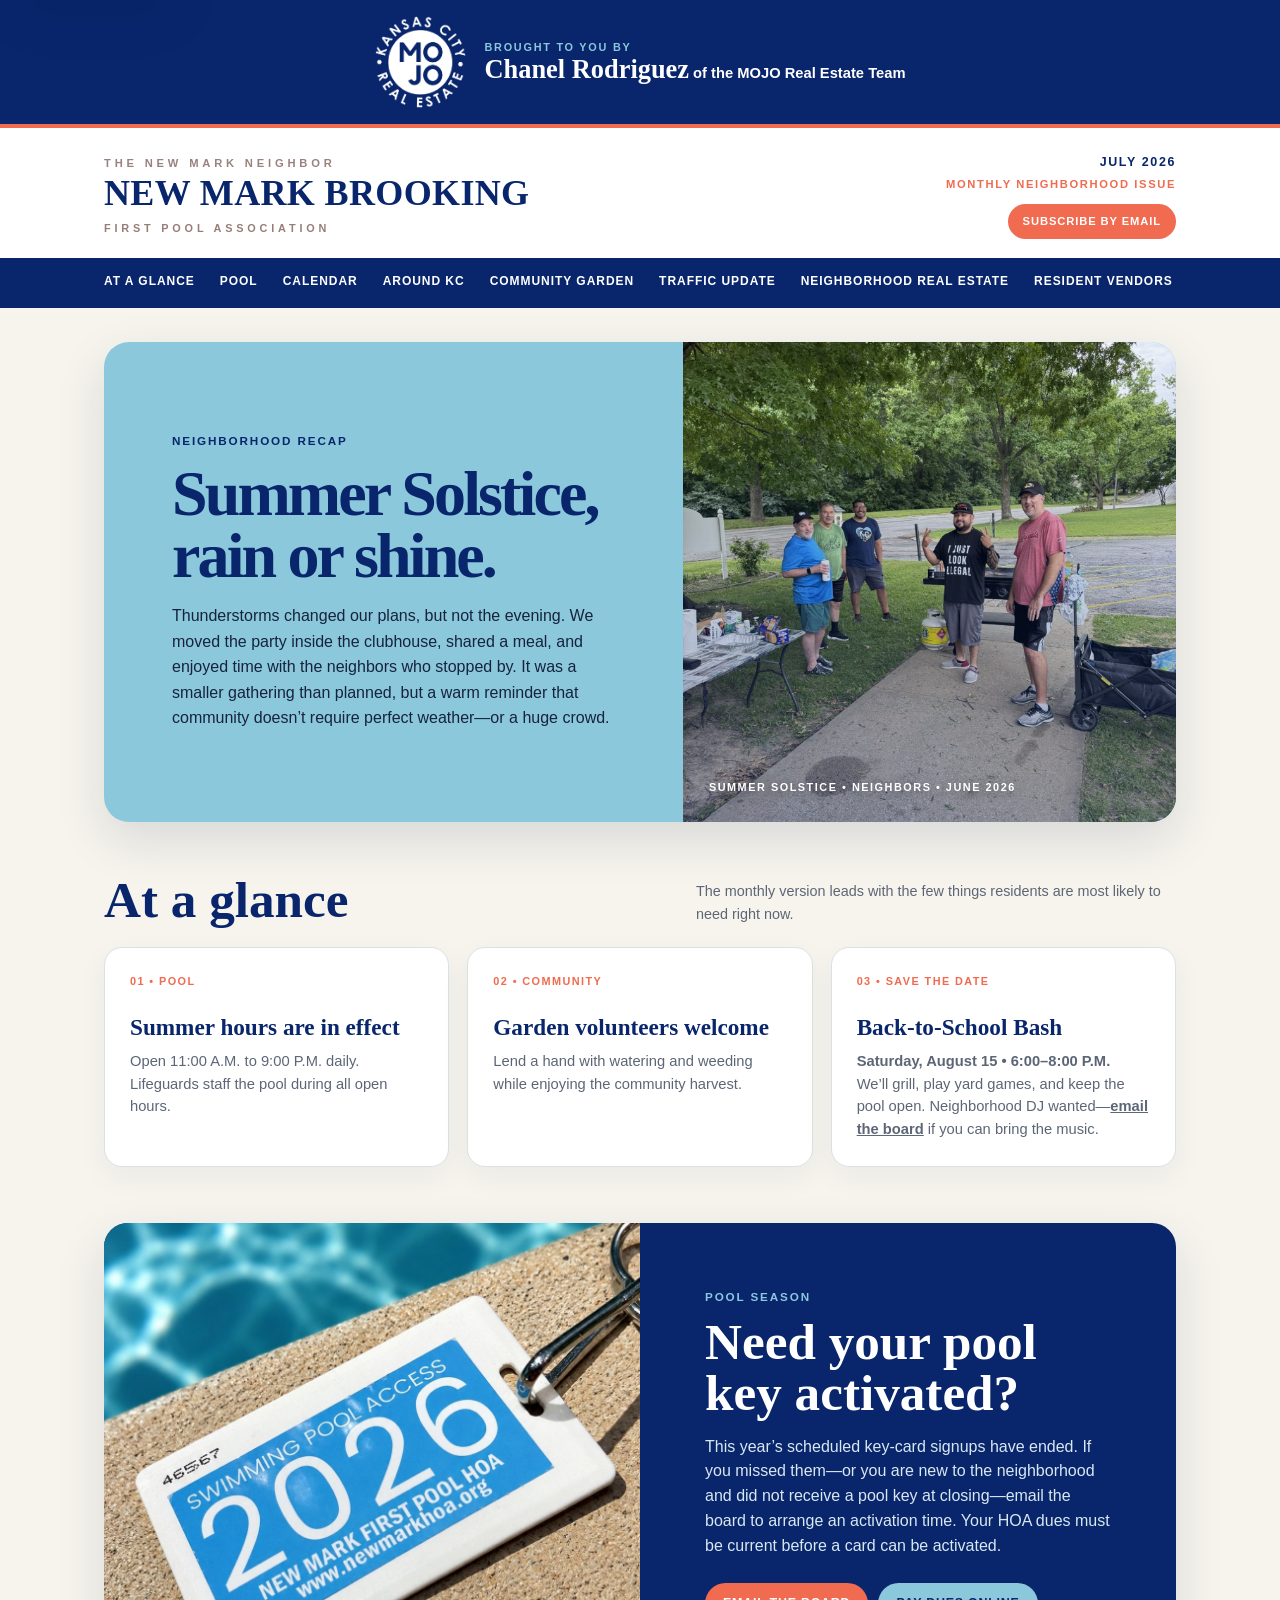
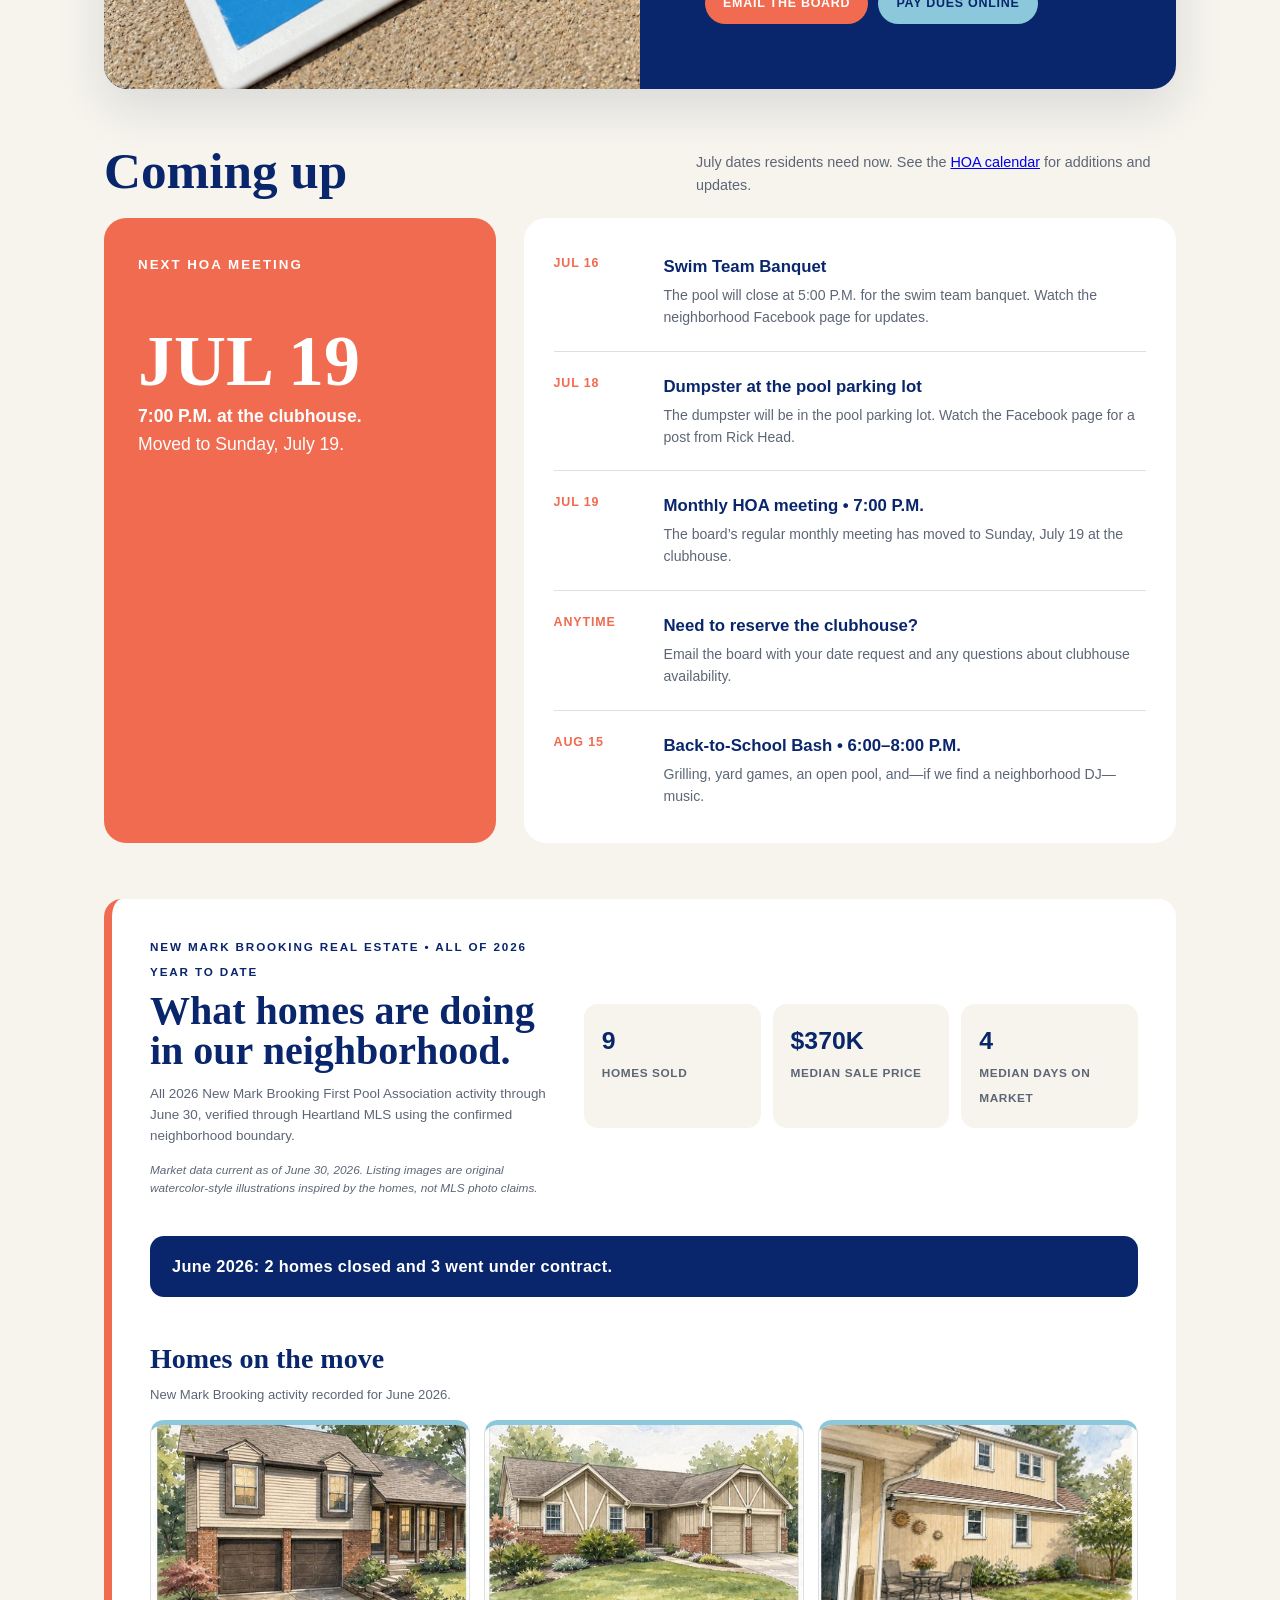
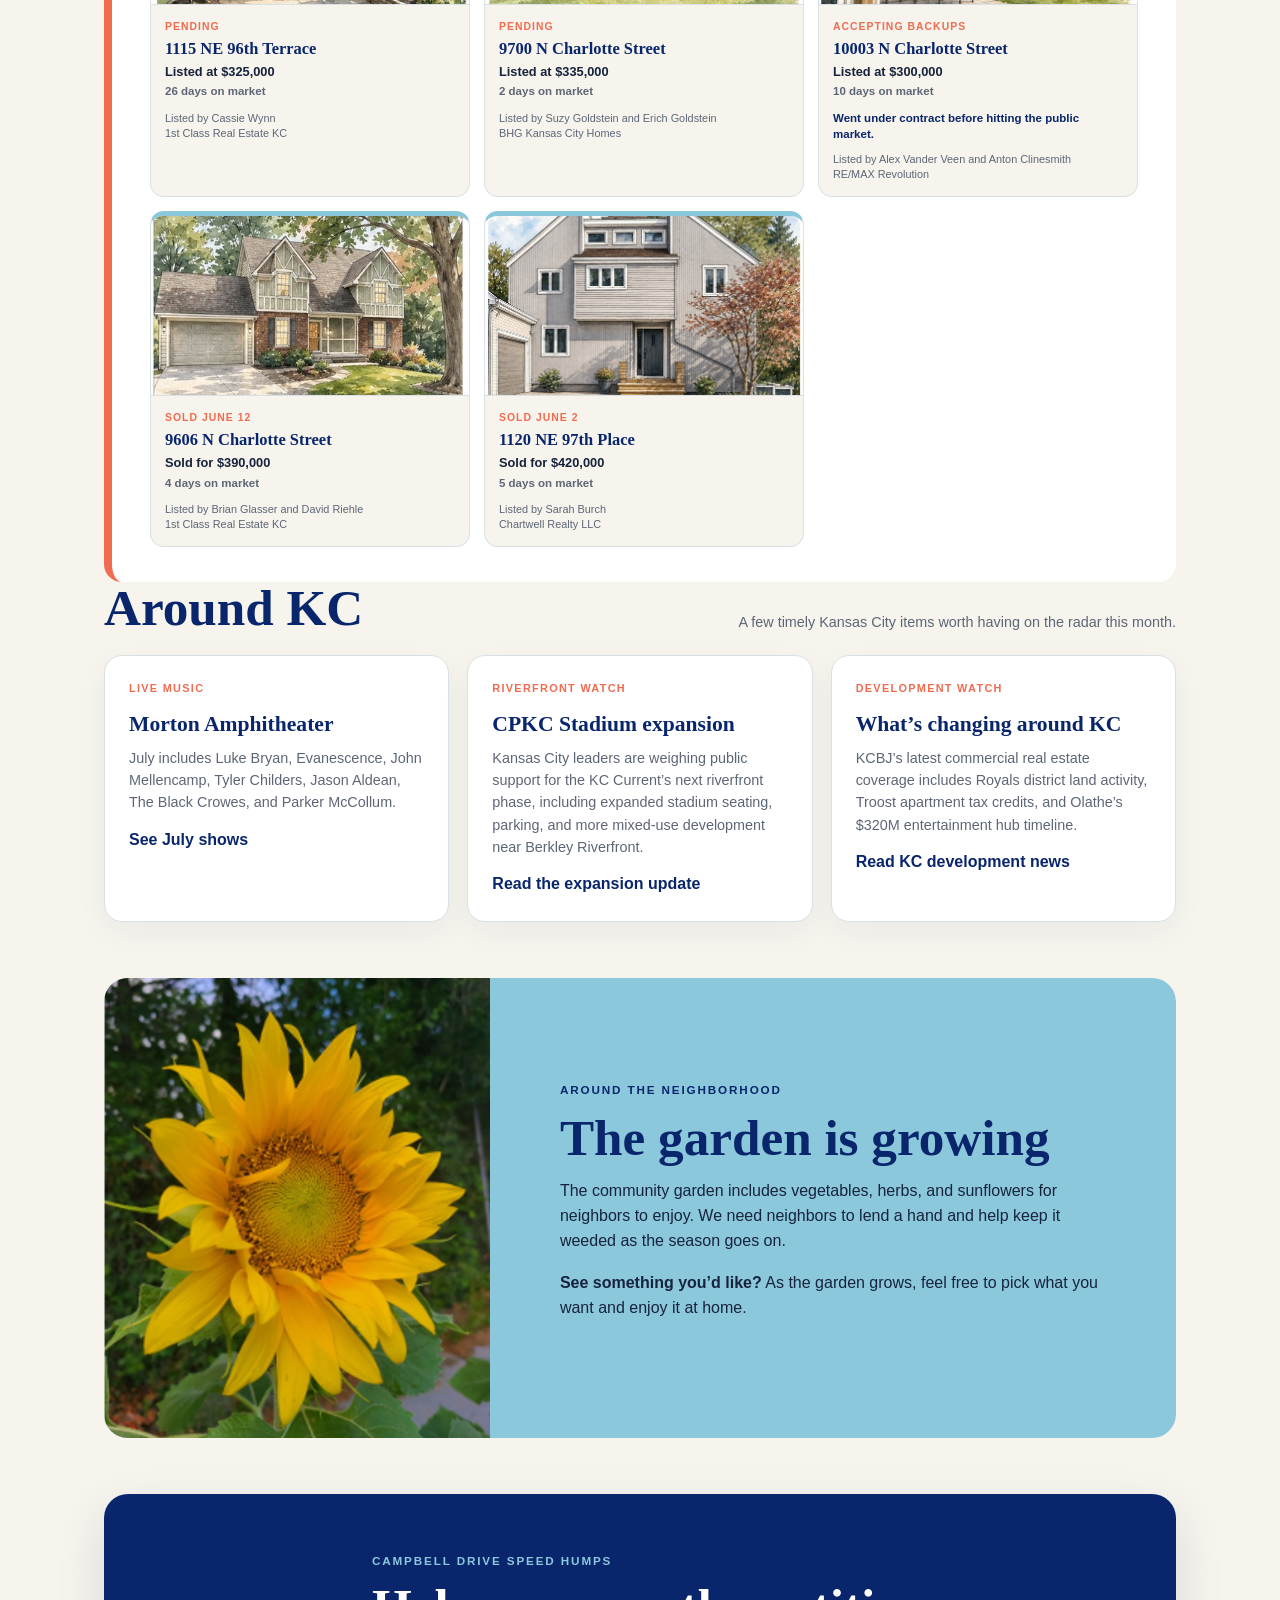
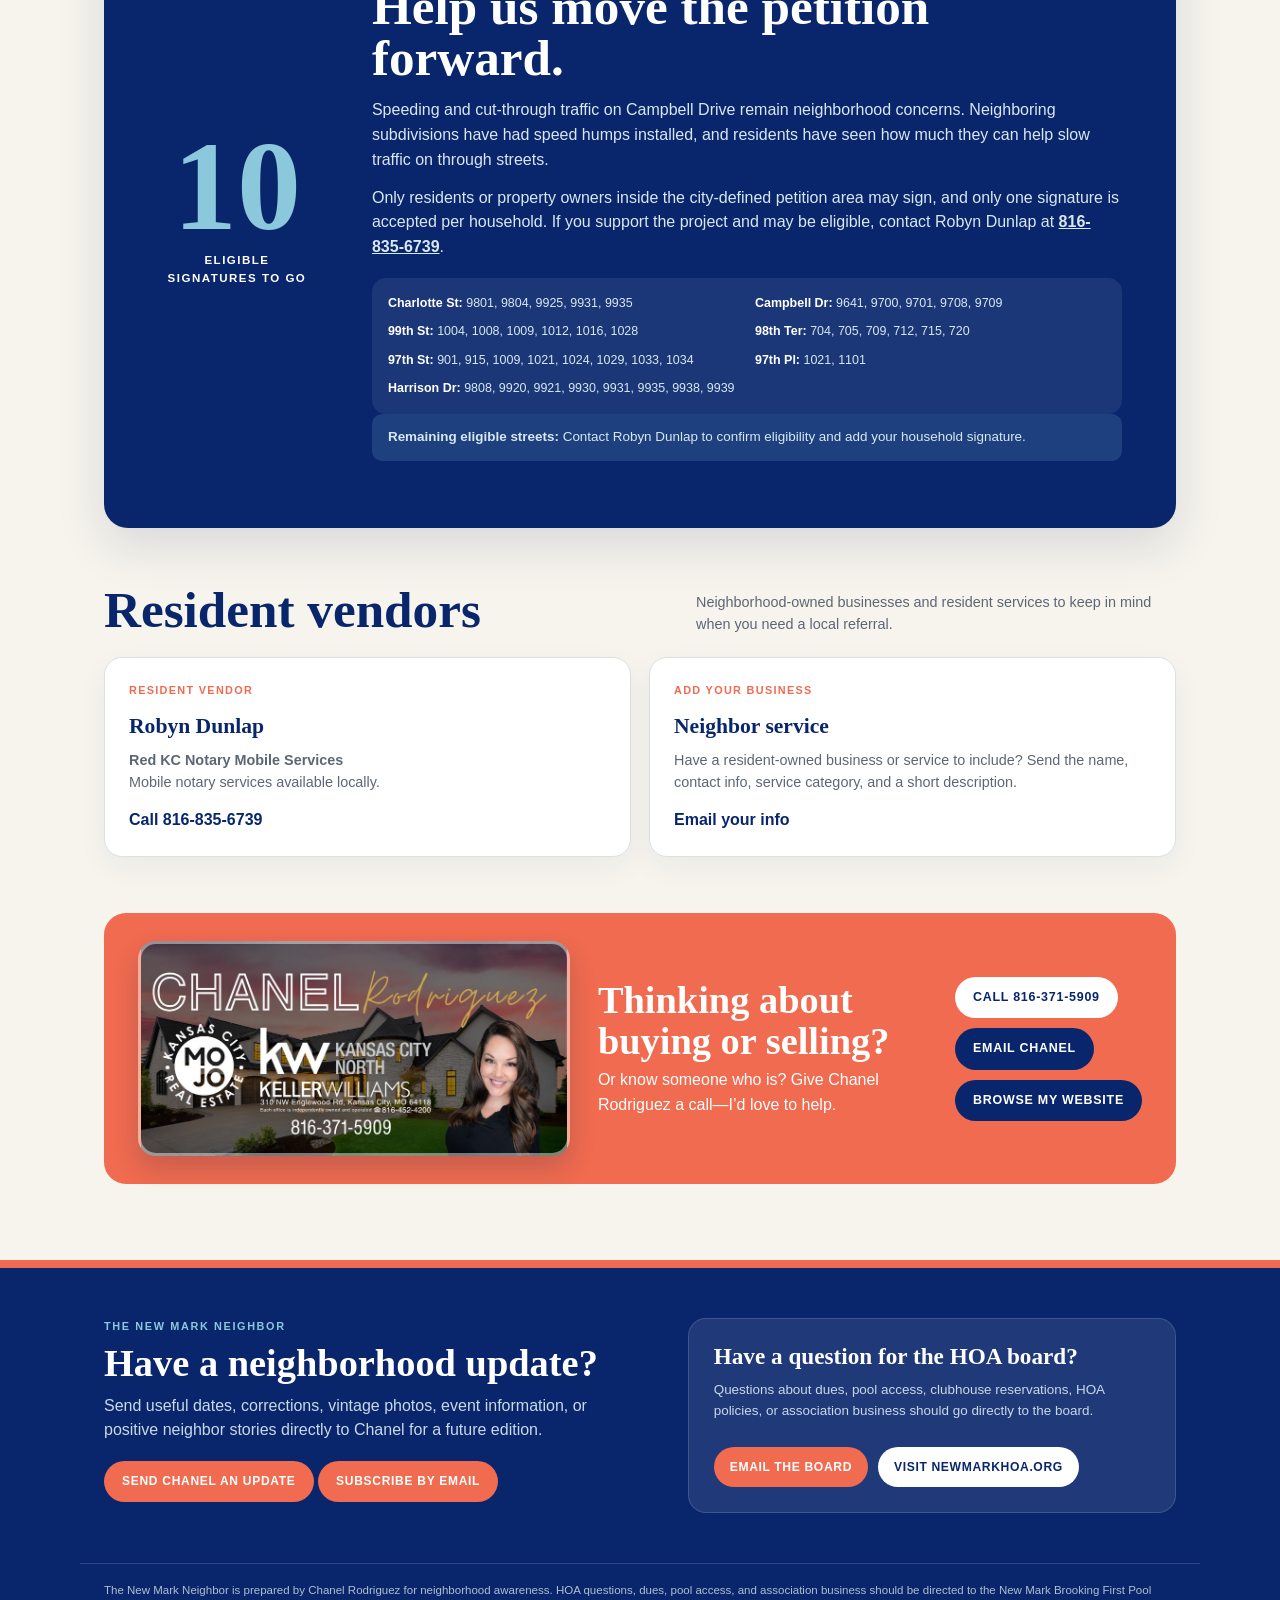
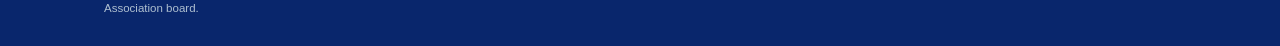
==== commit 46010f0a: "Add files via upload" ====
--- a/index.html
+++ b/index.html
@@ -22,8 +22,11 @@
 @media(max-width:780px){.issue{display:none}.hero-card,.feature,.calendar,.garden,.market,.footer-inner{grid-template-columns:1fr}.hero-image{min-height:260px;order:-1}.hero-copy{padding:34px 28px}.glance{grid-template-columns:1fr}.feature-image{min-height:300px}.calendar{gap:16px}.date-panel strong{margin-top:20px}.market{padding:28px}.stats{grid-template-columns:1fr}.garden-image{min-height:330px}.nav-inner{gap:18px}.section-head{display:block}.section-head p{margin-top:10px}}
 @media print{.preview,.nav{display:none}body{background:#fff}.hero-card,.card,.feature{box-shadow:none}}
 </style>
-<style>
-.market-highlight{grid-column:1/-1;background:#e7f3f6;border-radius:14px;padding:20px 22px;border-left:4px solid var(--navy)}
+<style>
+.header-subscribe{display:inline-block;margin-top:10px;background:var(--coral);color:#fff;text-decoration:none;border-radius:999px;padding:9px 15px;font-size:.7rem;font-weight:900;letter-spacing:.08em;text-transform:uppercase}
+.header-subscribe:hover{background:#ff7a60}
+@media(max-width:780px){.masthead-inner{display:block}.issue{display:block;text-align:left;margin-top:16px}.header-subscribe{margin-top:8px}}
+.market-highlight{grid-column:1/-1;background:#e7f3f6;border-radius:14px;padding:20px 22px;border-left:4px solid var(--navy)}
 .market-highlight strong{display:block;color:var(--navy);font-family:Georgia,serif;font-size:1.25rem;margin-bottom:5px}
 .market-highlight p{margin:0;color:#3f4c5f;font-size:.9rem}
 .market-monthly{grid-column:1/-1;margin:0;background:var(--navy);color:#fff;border-radius:14px;padding:18px 22px;font-size:1.02rem;font-weight:900;letter-spacing:.02em}
@@ -108,7 +111,7 @@
 <body>
 <a class="skip-link" href="#main-content">Skip to newsletter</a>
 <div class="sponsor-bar"><img class="sponsor-logo" src="mojo-white-logo-prepped.png" alt="MOJO Kansas City Real Estate logo"><div><small>Brought to you by</small><strong>Chanel Rodriguez</strong><span> of the MOJO Real Estate Team</span></div></div>
-<header class="masthead"><div class="masthead-inner"><div class="brand"><small>The New Mark Neighbor</small><strong>NEW MARK BROOKING</strong><span>First Pool Association</span></div><div class="issue">July 2026<b>Monthly Neighborhood Issue</b></div></div></header>
+<header class="masthead"><div class="masthead-inner"><div class="brand"><small>The New Mark Neighbor</small><strong>NEW MARK BROOKING</strong><span>First Pool Association</span></div><div class="issue">July 2026<b>Monthly Neighborhood Issue</b><a class="header-subscribe" href="https://newmarkneighbor.beehiiv.com" target="_blank" rel="noopener">Subscribe by email</a></div></div></header>
 <nav class="nav" aria-label="Issue sections"><div class="nav-inner"><a href="#glance">At a glance</a><a href="#pool">Pool</a><a href="#calendar">Calendar</a><a href="#around-kc">Around KC</a><a href="#garden">Community garden</a><a href="#traffic">Traffic update</a><a href="#market">Neighborhood real estate</a><a href="#vendors">Resident vendors</a></div></nav>
 <section class="hero solstice"><div class="hero-card"><div class="hero-copy"><span class="eyebrow">Neighborhood recap</span><h1>Summer Solstice, rain or shine.</h1><p>Thunderstorms changed our plans, but not the evening. We moved the party inside the clubhouse, shared a meal, and enjoyed time with the neighbors who stopped by. It was a smaller gathering than planned, but a warm reminder that community doesn’t require perfect weather—or a huge crowd.</p></div><div class="hero-image" role="img" aria-label="Neighbors gathering for the New Mark Brooking Summer Solstice party"></div></div></section>
 <main id="main-content">
@@ -164,7 +167,7 @@
 </div></section>
 <section class="real-estate-cta"><div class="cta-photo" role="img" aria-label="Chanel Rodriguez, MOJO KC Real Estate"></div><div><h2>Thinking about buying or selling?</h2><p>Or know someone who is? Give Chanel Rodriguez a call—I’d love to help.</p></div><div class="cta-actions"><a class="pill" href="tel:+18163715909">Call 816-371-5909</a><a class="pill secondary" href="mailto:chanel@mojokc.com">Email Chanel</a><a class="pill secondary" href="https://Chanel.mojokcrealestate.com" target="_blank" rel="noopener">Browse my website</a></div></section>
 </main>
-<footer id="contact"><div class="coral-line"></div><div class="footer-inner footer-profile"><div class="footer-news"><span class="footer-kicker">The New Mark Neighbor</span><h2>Have a neighborhood update?</h2><p>Send useful dates, corrections, vintage photos, event information, or positive neighbor stories directly to Chanel for a future edition.</p><a class="footer-button" href="mailto:chanel@mojokc.com?subject=New%20Mark%20Neighbor%20update">Send Chanel an update</a></div><div class="board-box"><h3>Have a question for the HOA board?</h3><p>Questions about dues, pool access, clubhouse reservations, HOA policies, or association business should go directly to the board.</p><div class="board-actions"><a class="board-button" href="mailto:board@newmarkhoa.org">Email the board</a><a class="board-button secondary" href="https://www.newmarkhoa.org" target="_blank" rel="noopener">Visit newmarkhoa.org</a></div></div></div><div class="fineprint">The New Mark Neighbor is prepared by Chanel Rodriguez for neighborhood awareness. HOA questions, dues, pool access, and association business should be directed to the New Mark Brooking First Pool Association board.</div></footer>
+<footer id="contact"><div class="coral-line"></div><div class="footer-inner footer-profile"><div class="footer-news"><span class="footer-kicker">The New Mark Neighbor</span><h2>Have a neighborhood update?</h2><p>Send useful dates, corrections, vintage photos, event information, or positive neighbor stories directly to Chanel for a future edition.</p><a class="footer-button" href="mailto:chanel@mojokc.com?subject=New%20Mark%20Neighbor%20update">Send Chanel an update</a> <a class="footer-button" href="https://newmarkneighbor.beehiiv.com" target="_blank" rel="noopener">Subscribe by email</a></div><div class="board-box"><h3>Have a question for the HOA board?</h3><p>Questions about dues, pool access, clubhouse reservations, HOA policies, or association business should go directly to the board.</p><div class="board-actions"><a class="board-button" href="mailto:board@newmarkhoa.org">Email the board</a><a class="board-button secondary" href="https://www.newmarkhoa.org" target="_blank" rel="noopener">Visit newmarkhoa.org</a></div></div></div><div class="fineprint">The New Mark Neighbor is prepared by Chanel Rodriguez for neighborhood awareness. HOA questions, dues, pool access, and association business should be directed to the New Mark Brooking First Pool Association board.</div></footer>
 </body></html>
 
 
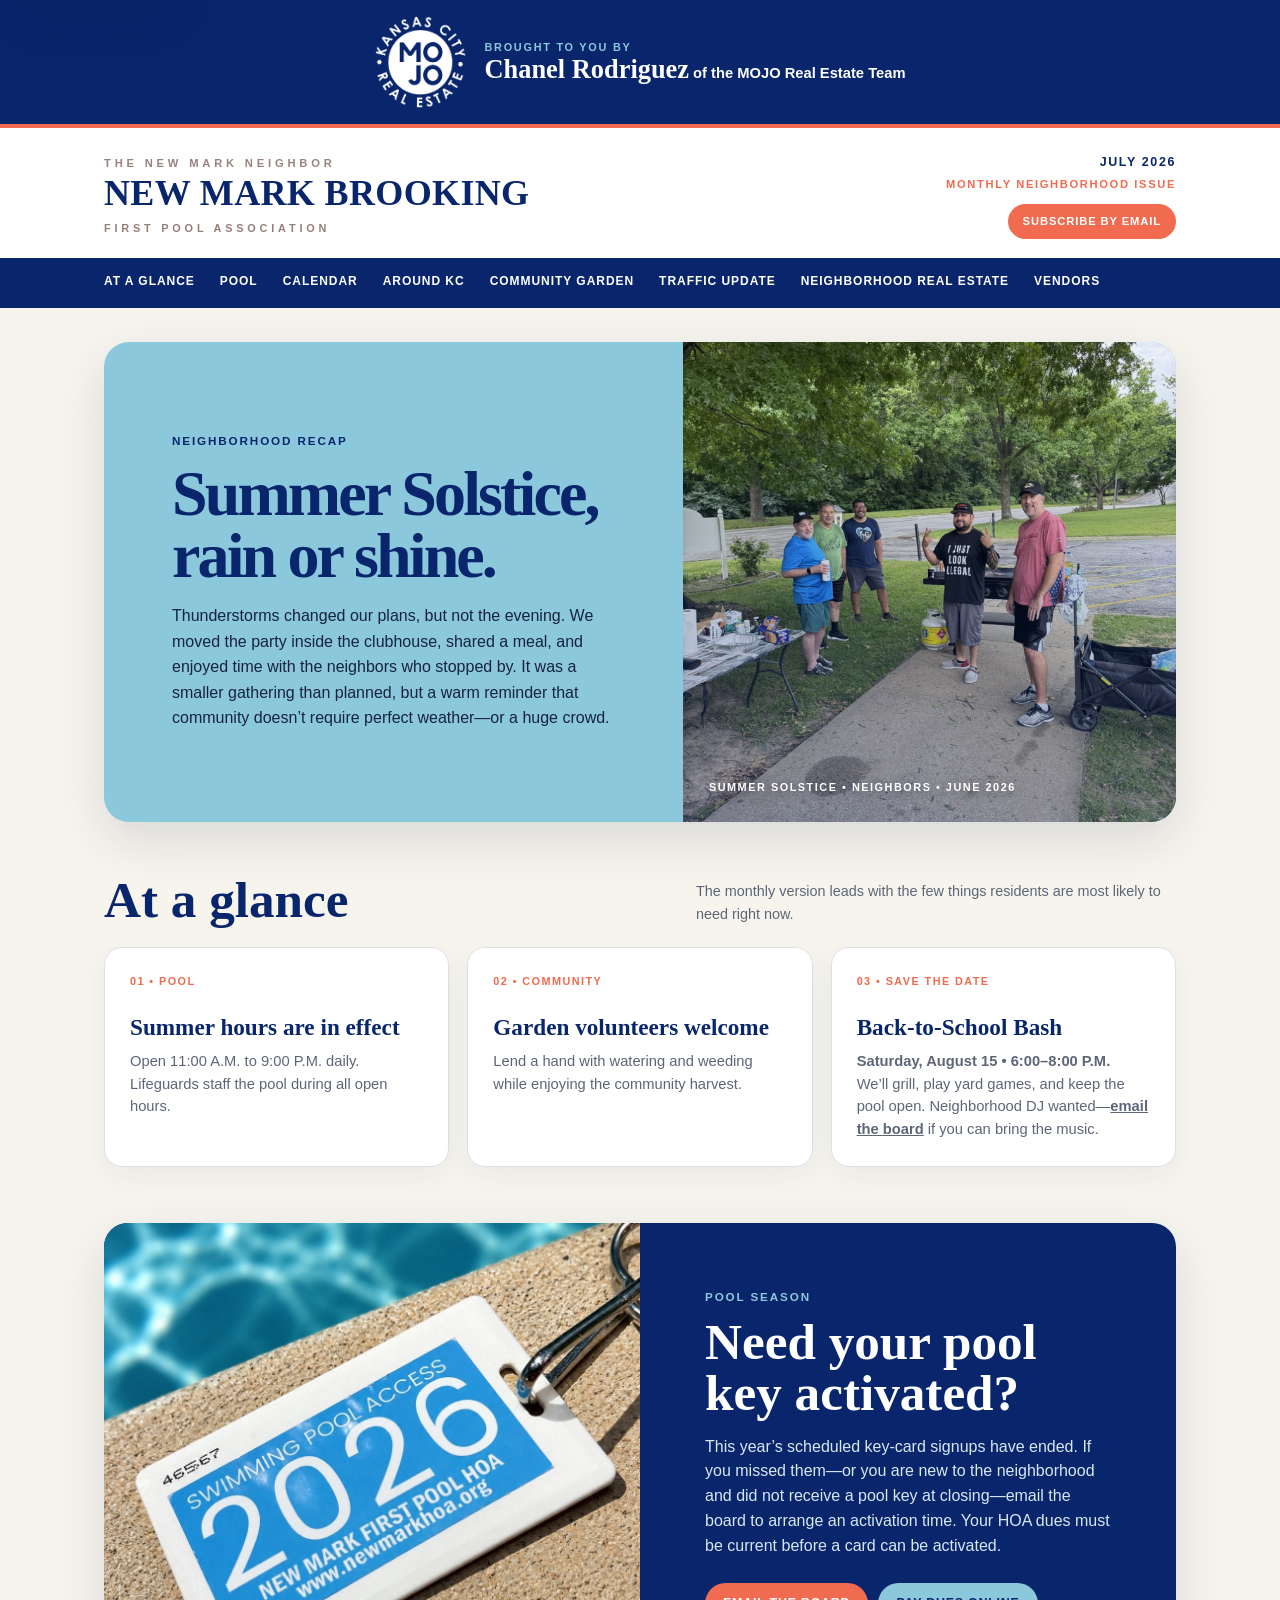
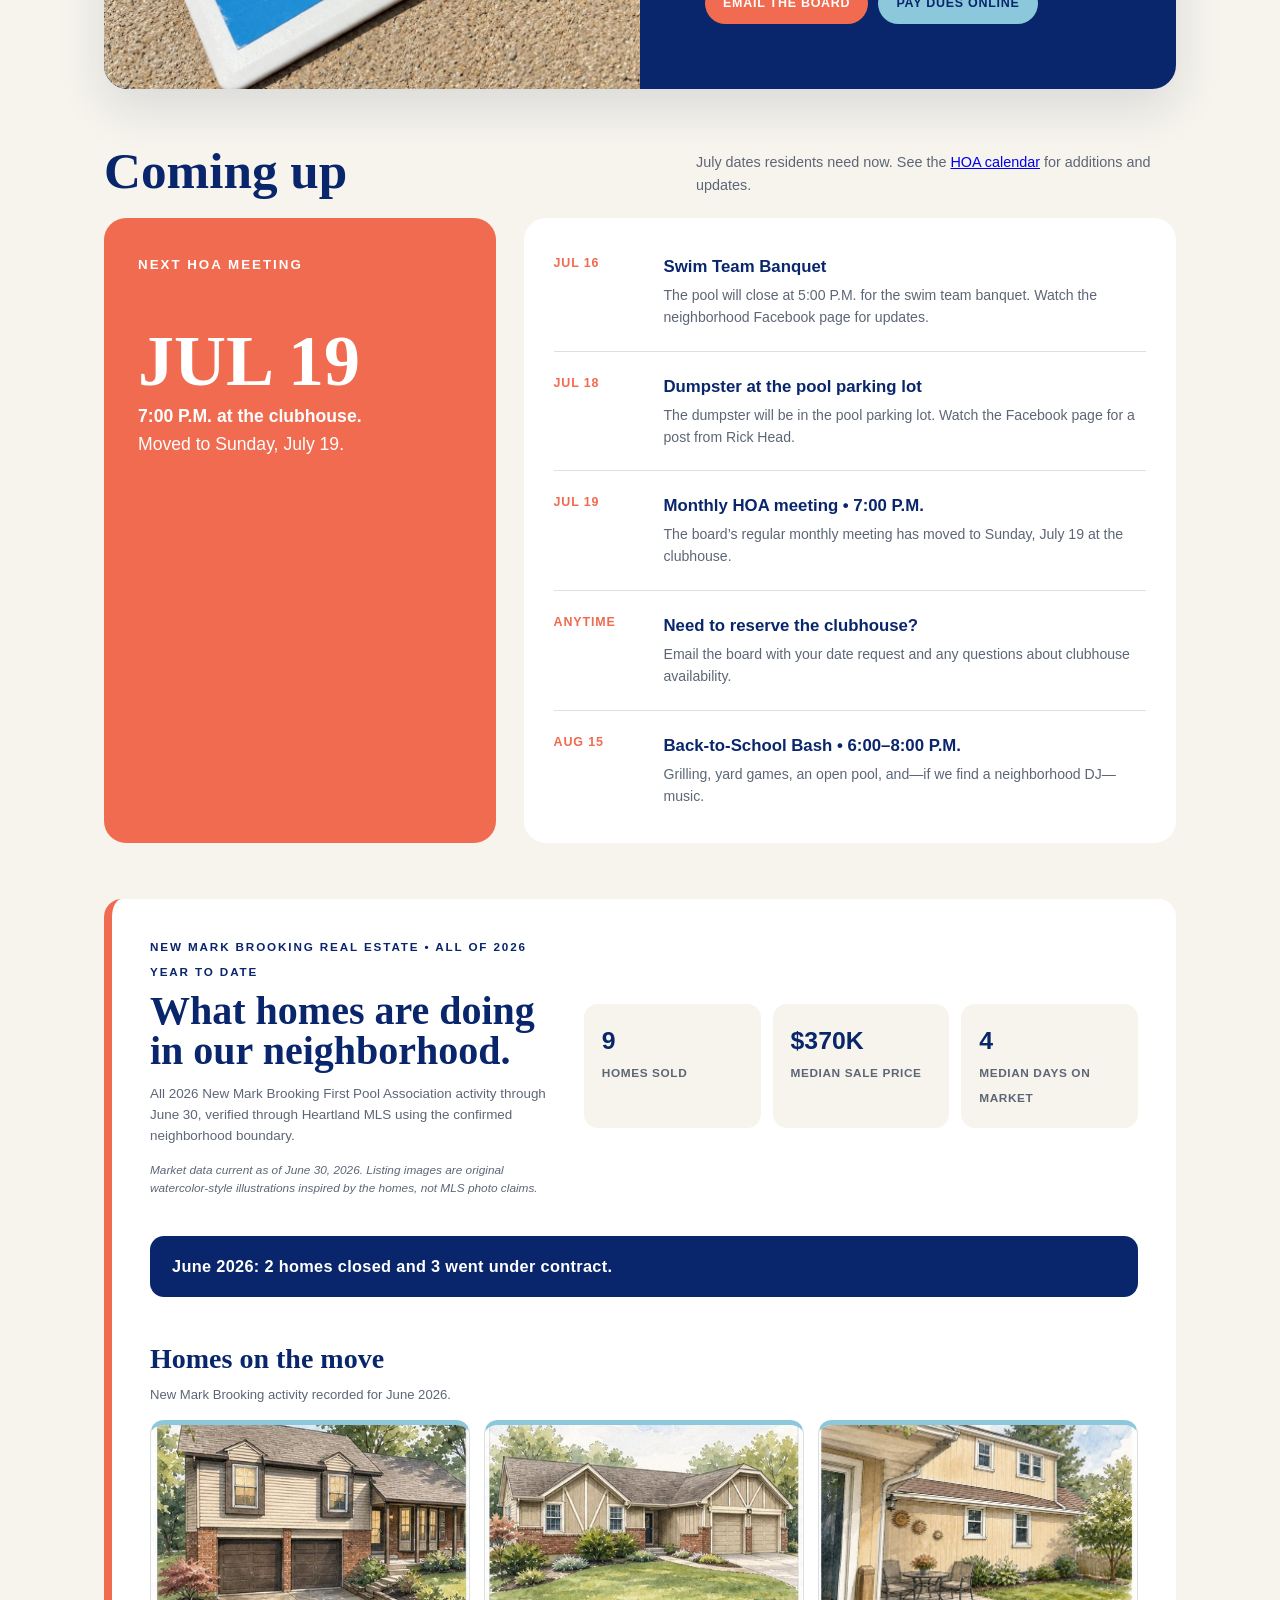
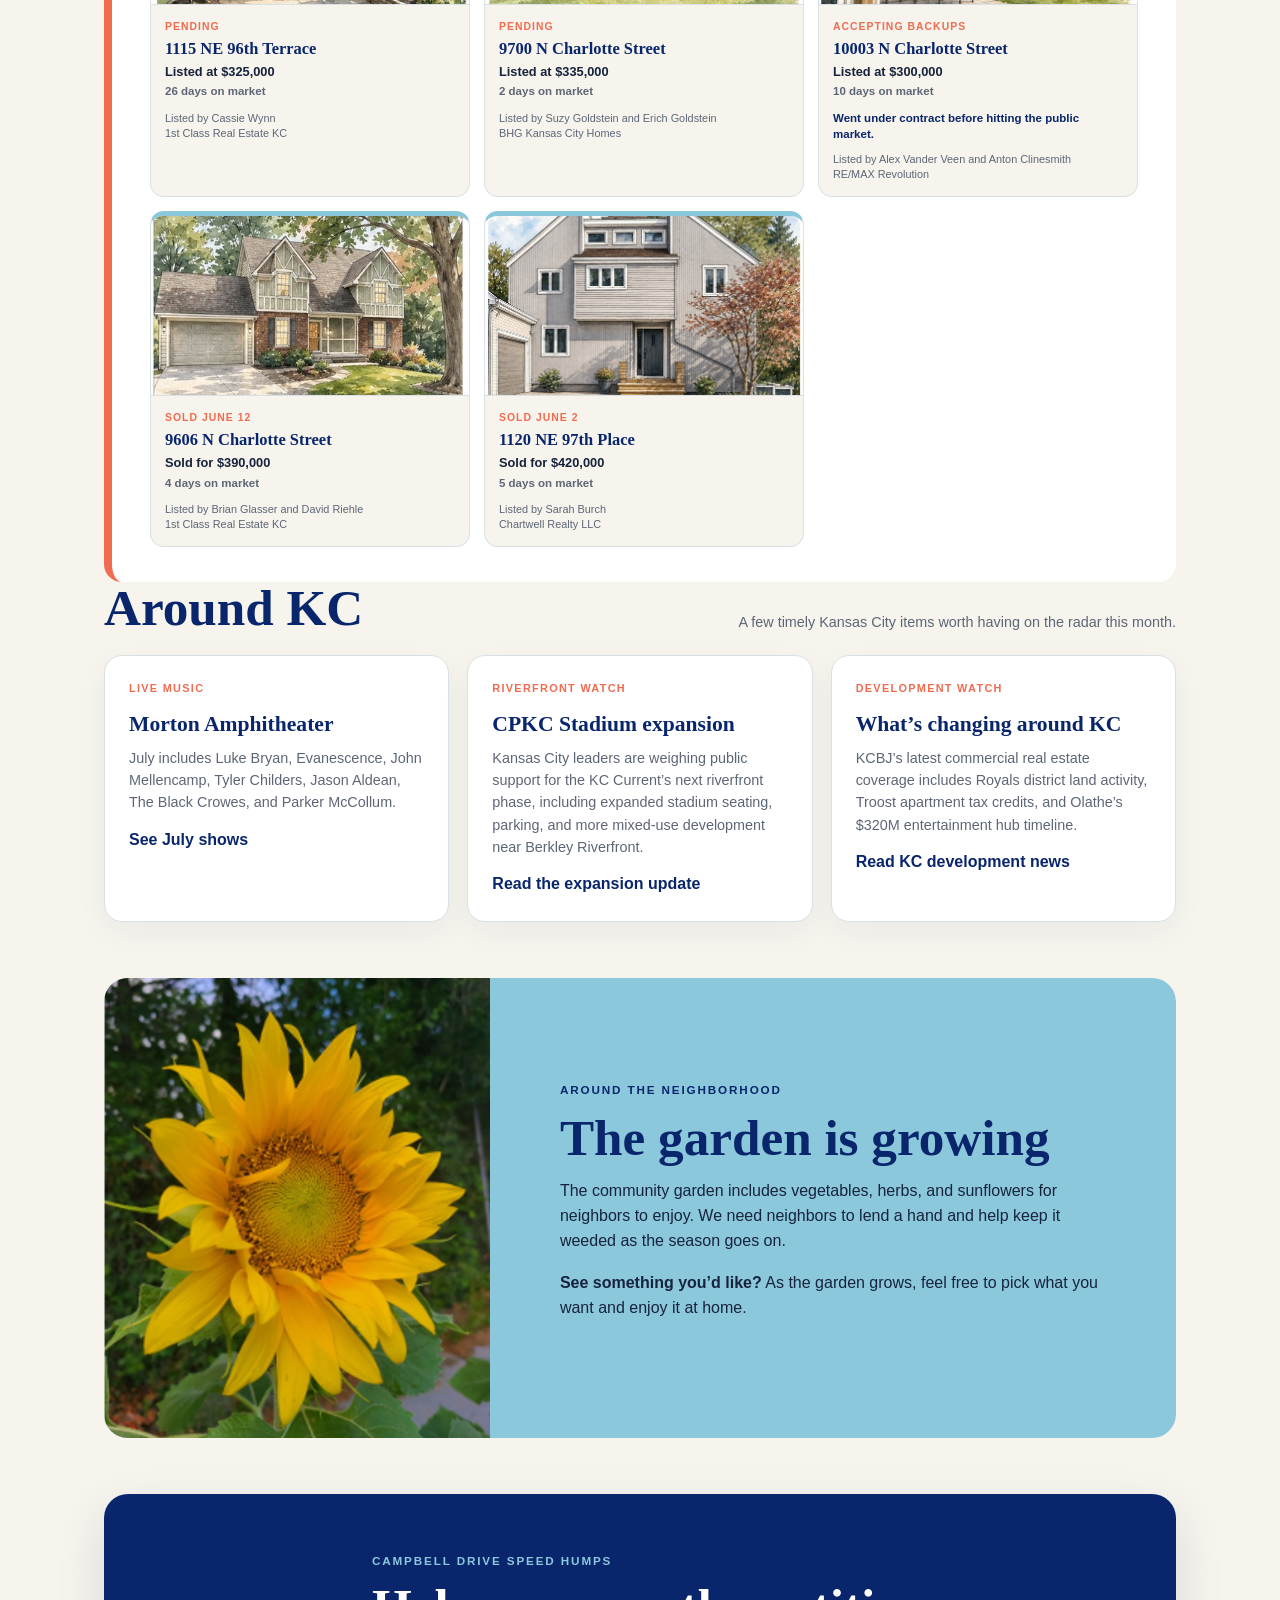
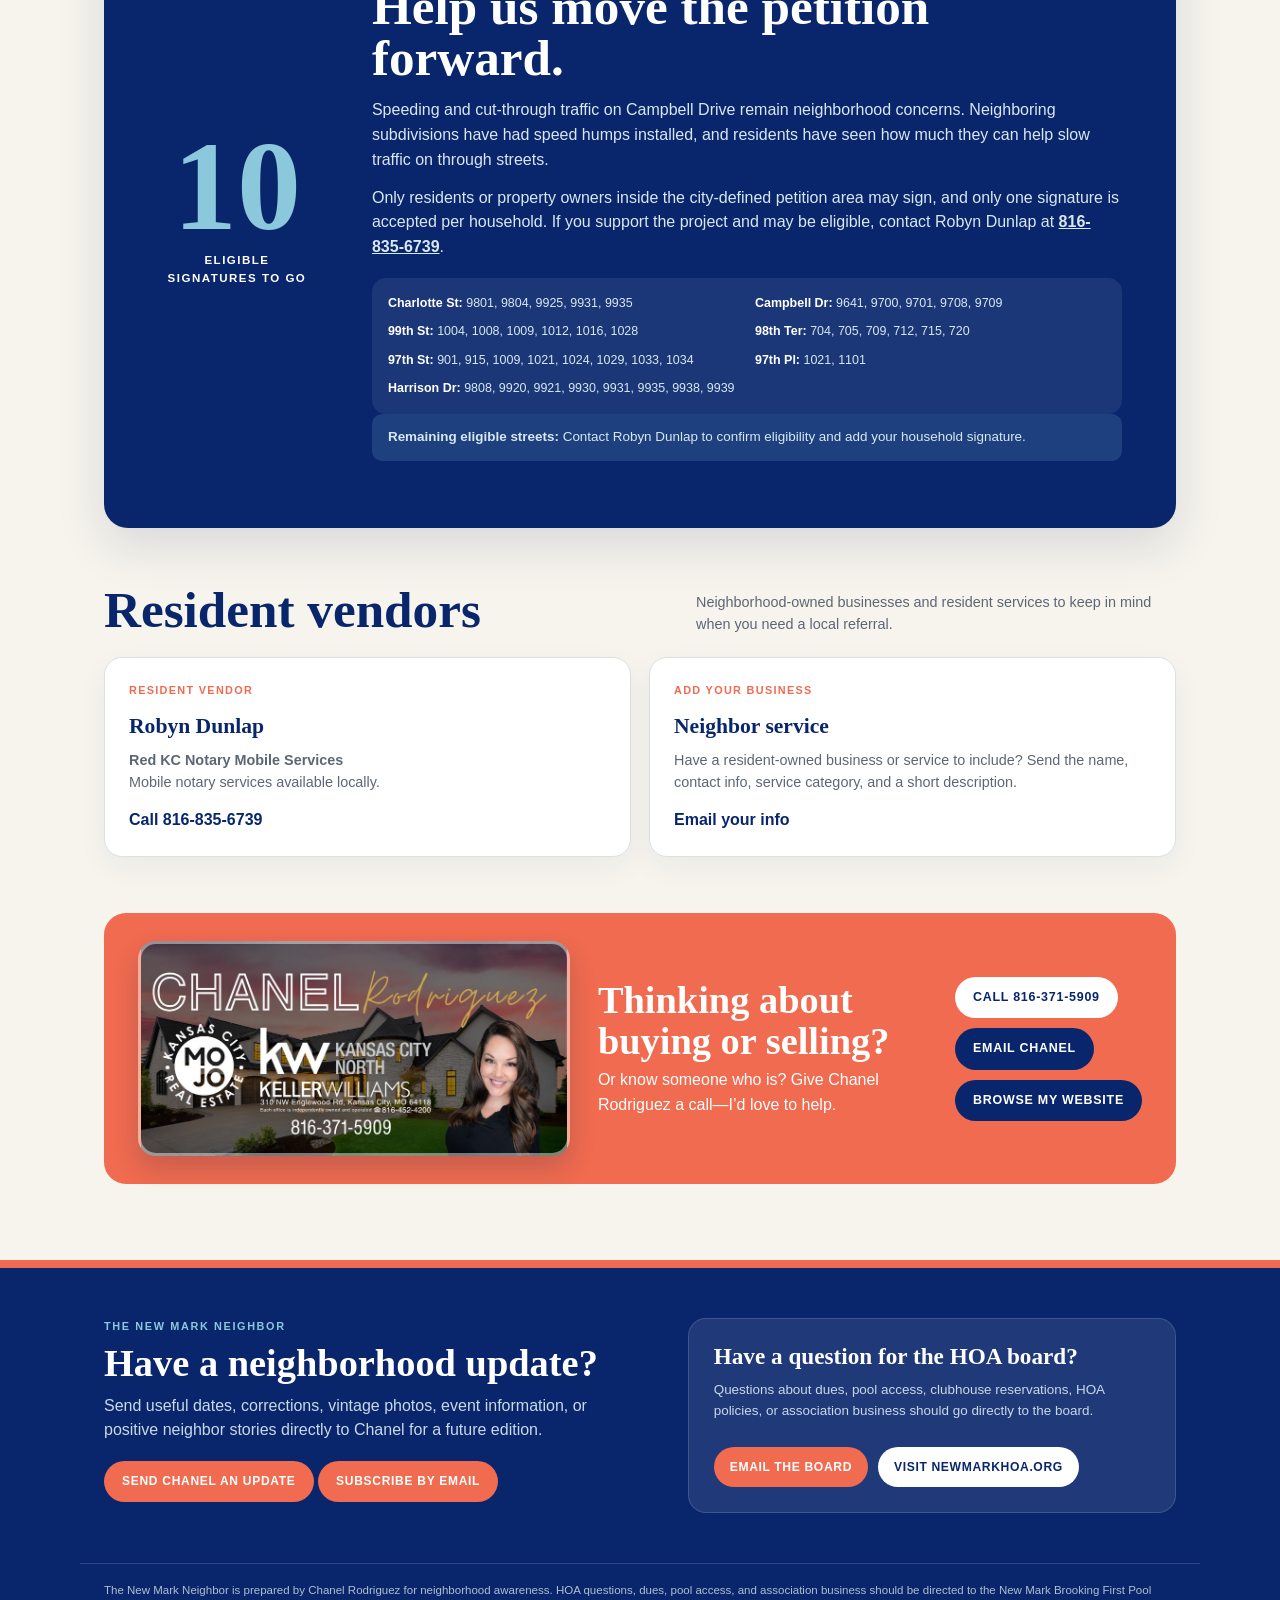
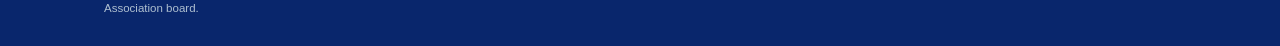
==== commit 0270be6b: "Add files via upload" ====
--- a/index.html
+++ b/index.html
@@ -112,7 +112,7 @@
 <a class="skip-link" href="#main-content">Skip to newsletter</a>
 <div class="sponsor-bar"><img class="sponsor-logo" src="mojo-white-logo-prepped.png" alt="MOJO Kansas City Real Estate logo"><div><small>Brought to you by</small><strong>Chanel Rodriguez</strong><span> of the MOJO Real Estate Team</span></div></div>
 <header class="masthead"><div class="masthead-inner"><div class="brand"><small>The New Mark Neighbor</small><strong>NEW MARK BROOKING</strong><span>First Pool Association</span></div><div class="issue">July 2026<b>Monthly Neighborhood Issue</b><a class="header-subscribe" href="https://newmarkneighbor.beehiiv.com" target="_blank" rel="noopener">Subscribe by email</a></div></div></header>
-<nav class="nav" aria-label="Issue sections"><div class="nav-inner"><a href="#glance">At a glance</a><a href="#pool">Pool</a><a href="#calendar">Calendar</a><a href="#around-kc">Around KC</a><a href="#garden">Community garden</a><a href="#traffic">Traffic update</a><a href="#market">Neighborhood real estate</a><a href="#vendors">Resident vendors</a></div></nav>
+<nav class="nav" aria-label="Issue sections"><div class="nav-inner"><a href="#glance">At a glance</a><a href="#pool">Pool</a><a href="#calendar">Calendar</a><a href="#around-kc">Around KC</a><a href="#garden">Community garden</a><a href="#traffic">Traffic update</a><a href="#market">Neighborhood real estate</a><a href="#vendors">Vendors</a></div></nav>
 <section class="hero solstice"><div class="hero-card"><div class="hero-copy"><span class="eyebrow">Neighborhood recap</span><h1>Summer Solstice, rain or shine.</h1><p>Thunderstorms changed our plans, but not the evening. We moved the party inside the clubhouse, shared a meal, and enjoyed time with the neighbors who stopped by. It was a smaller gathering than planned, but a warm reminder that community doesn’t require perfect weather—or a huge crowd.</p></div><div class="hero-image" role="img" aria-label="Neighbors gathering for the New Mark Brooking Summer Solstice party"></div></div></section>
 <main id="main-content">
 <section id="glance"><div class="section-head"><h2>At a glance</h2><p>The monthly version leads with the few things residents are most likely to need right now.</p></div><div class="glance">
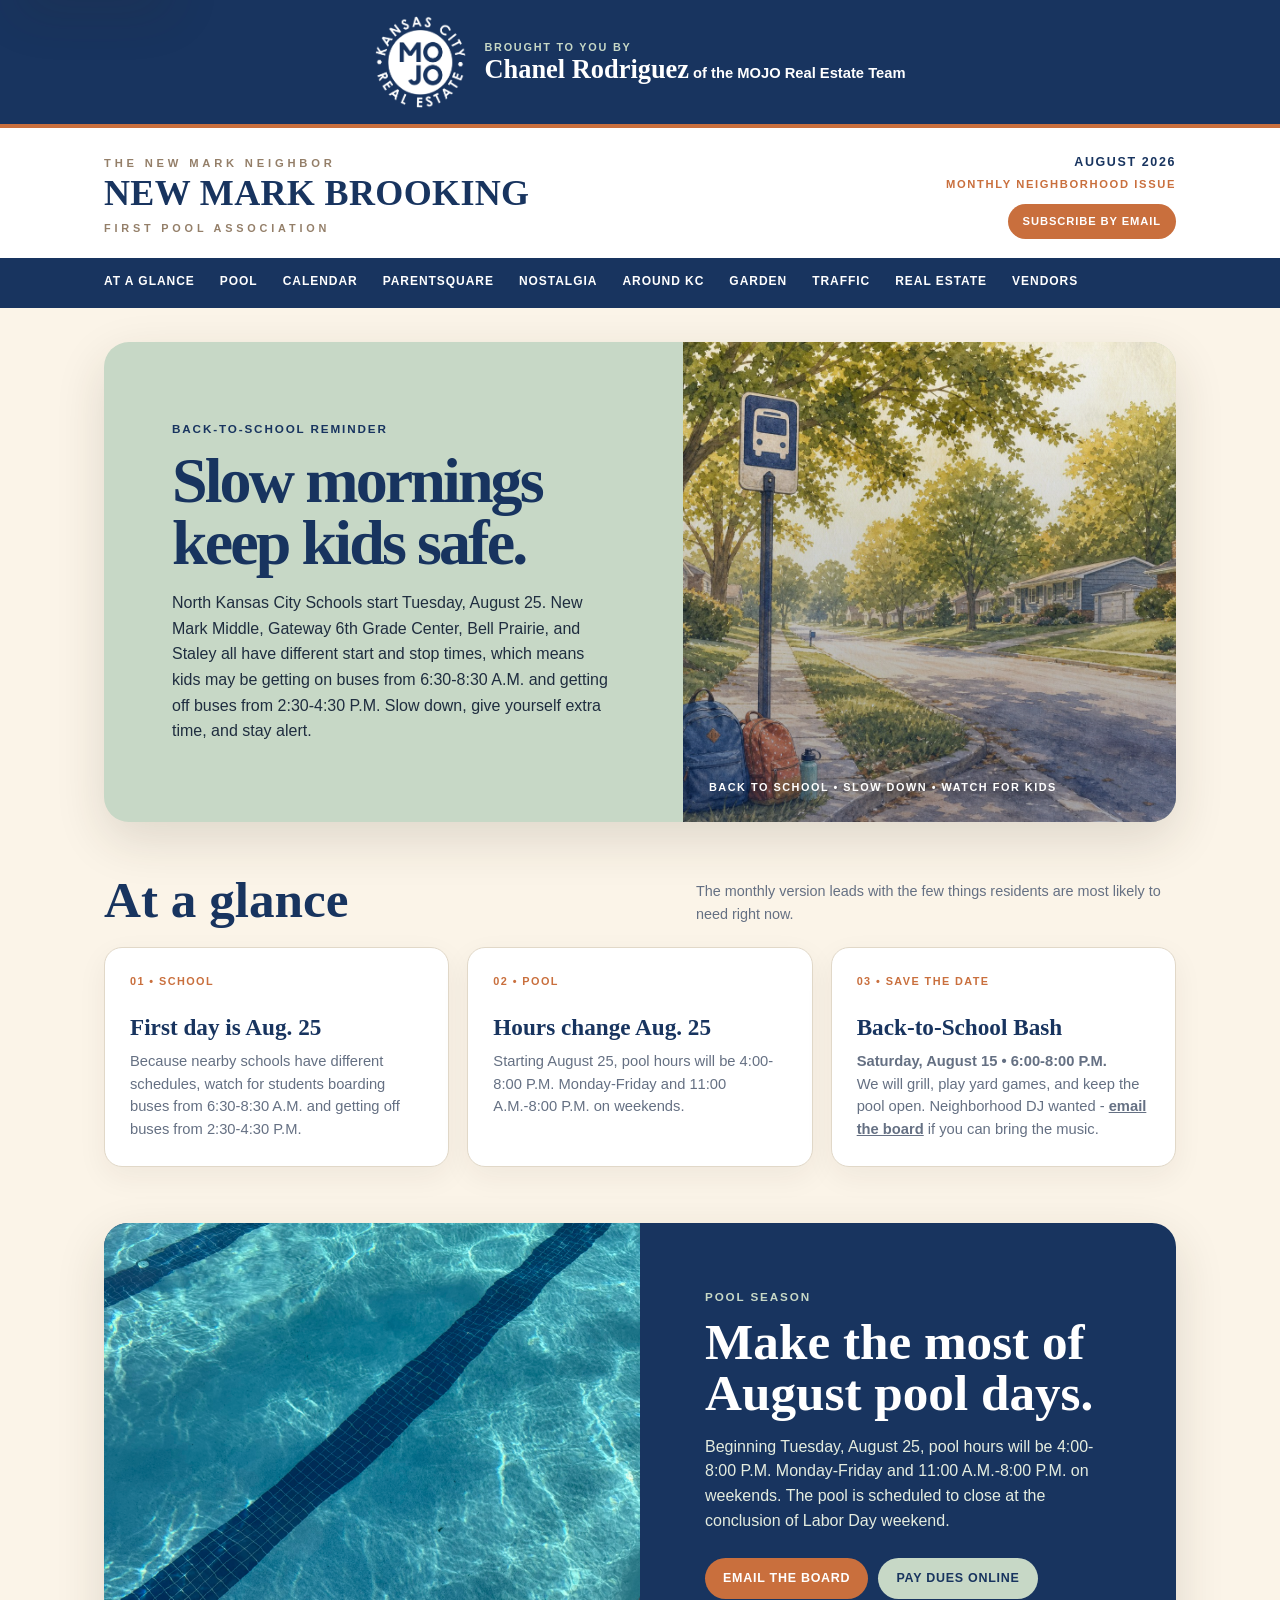
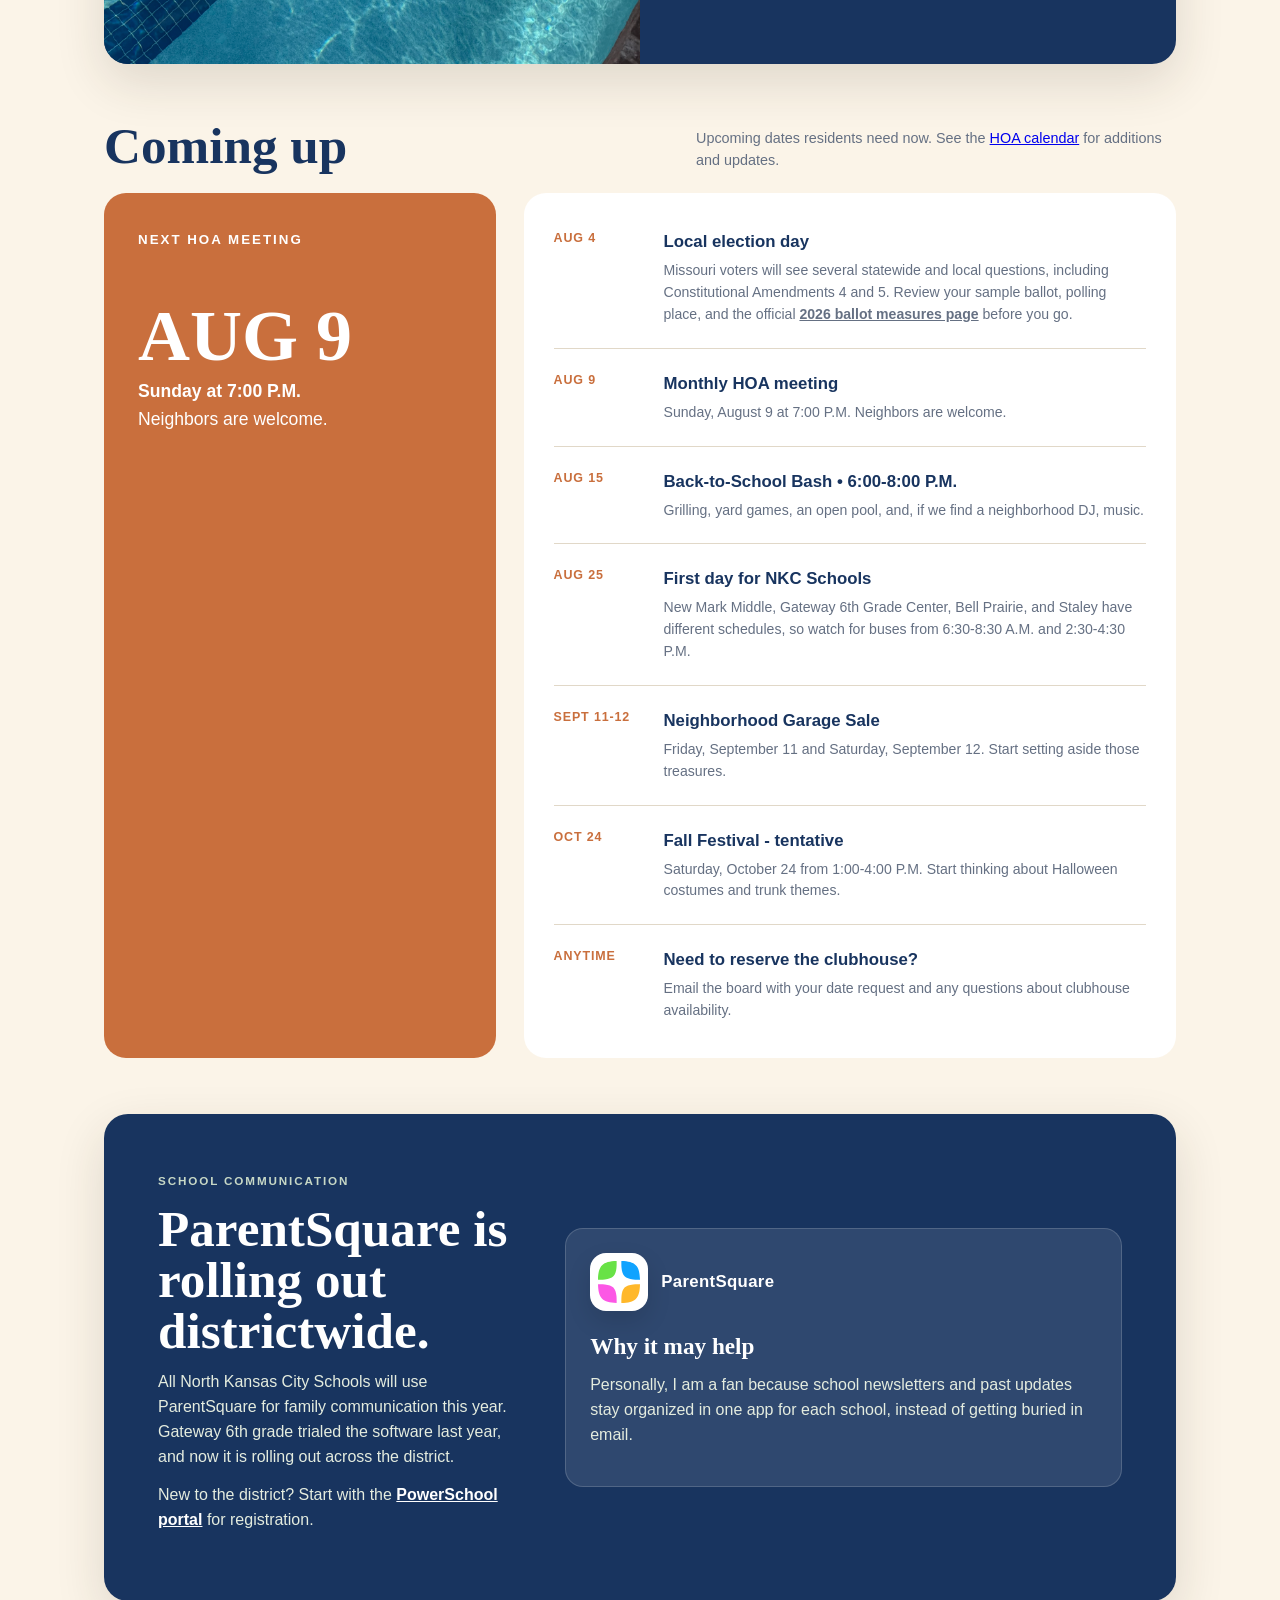
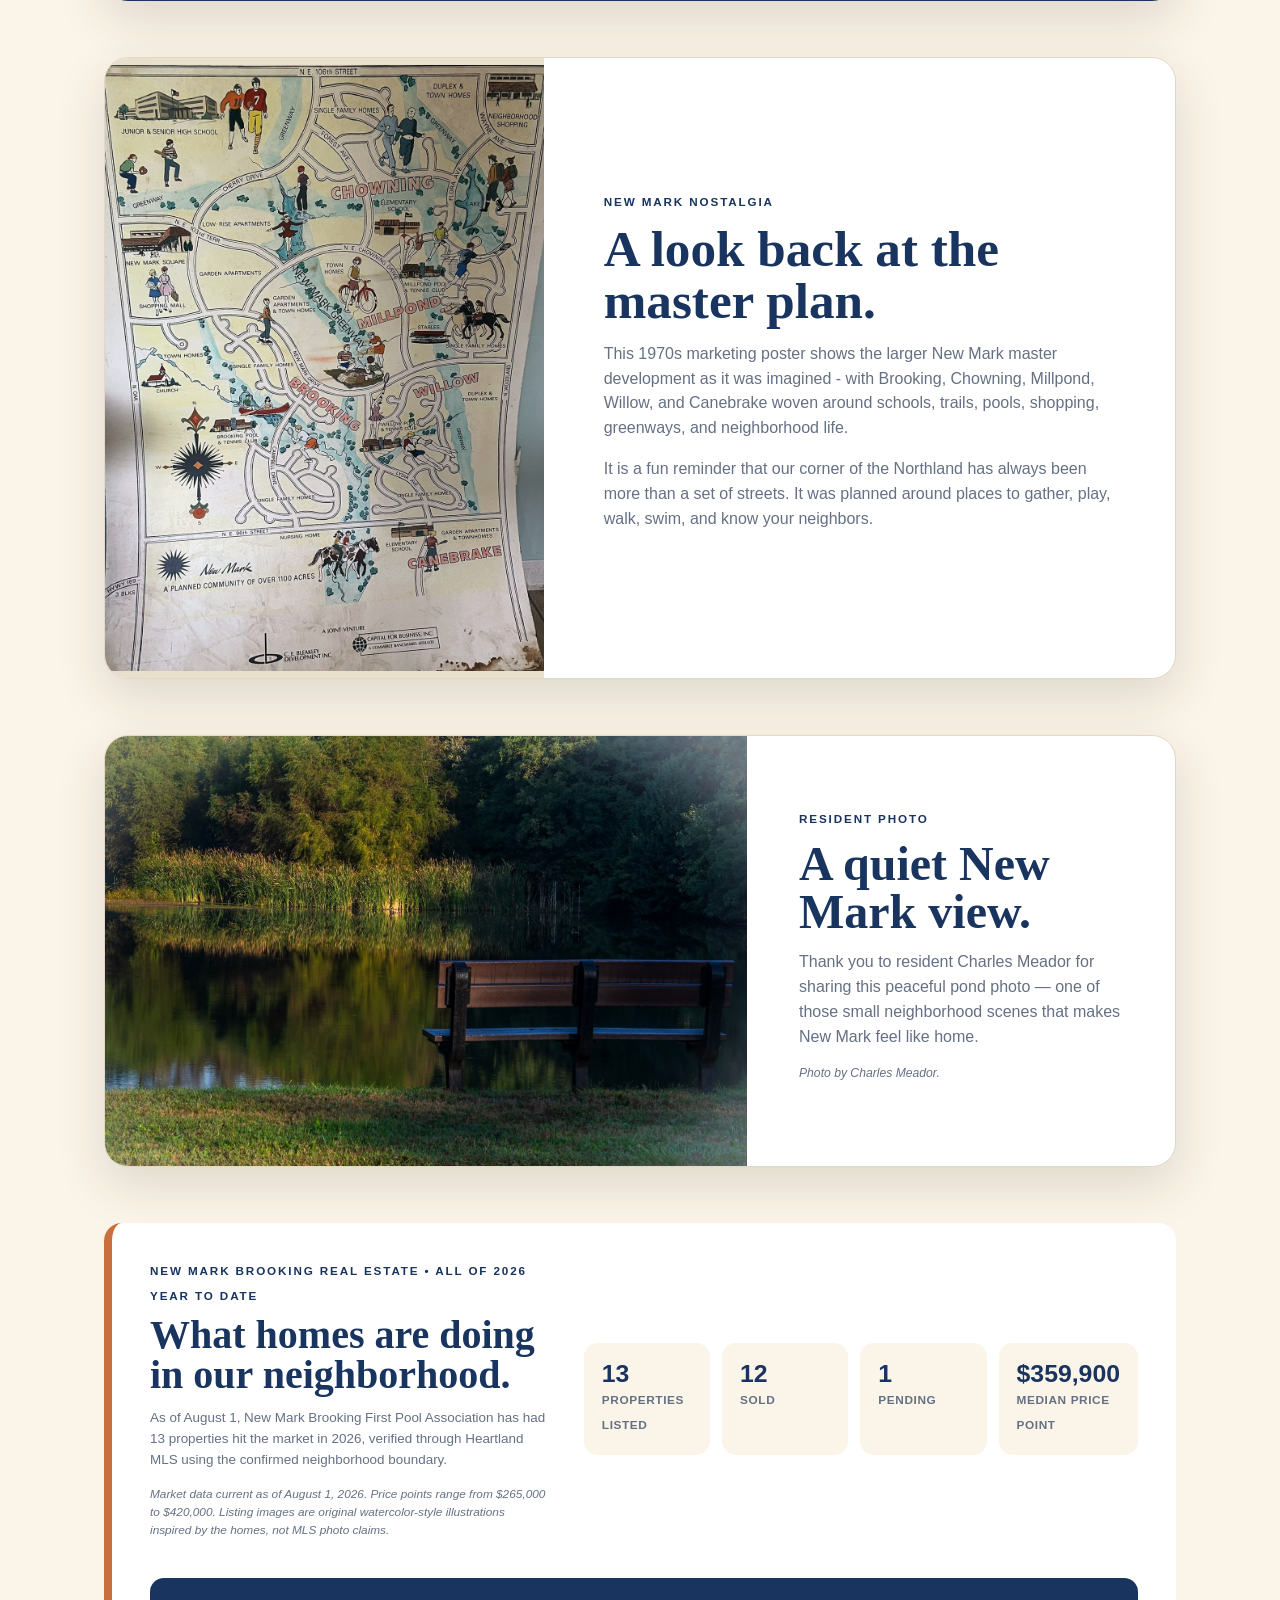
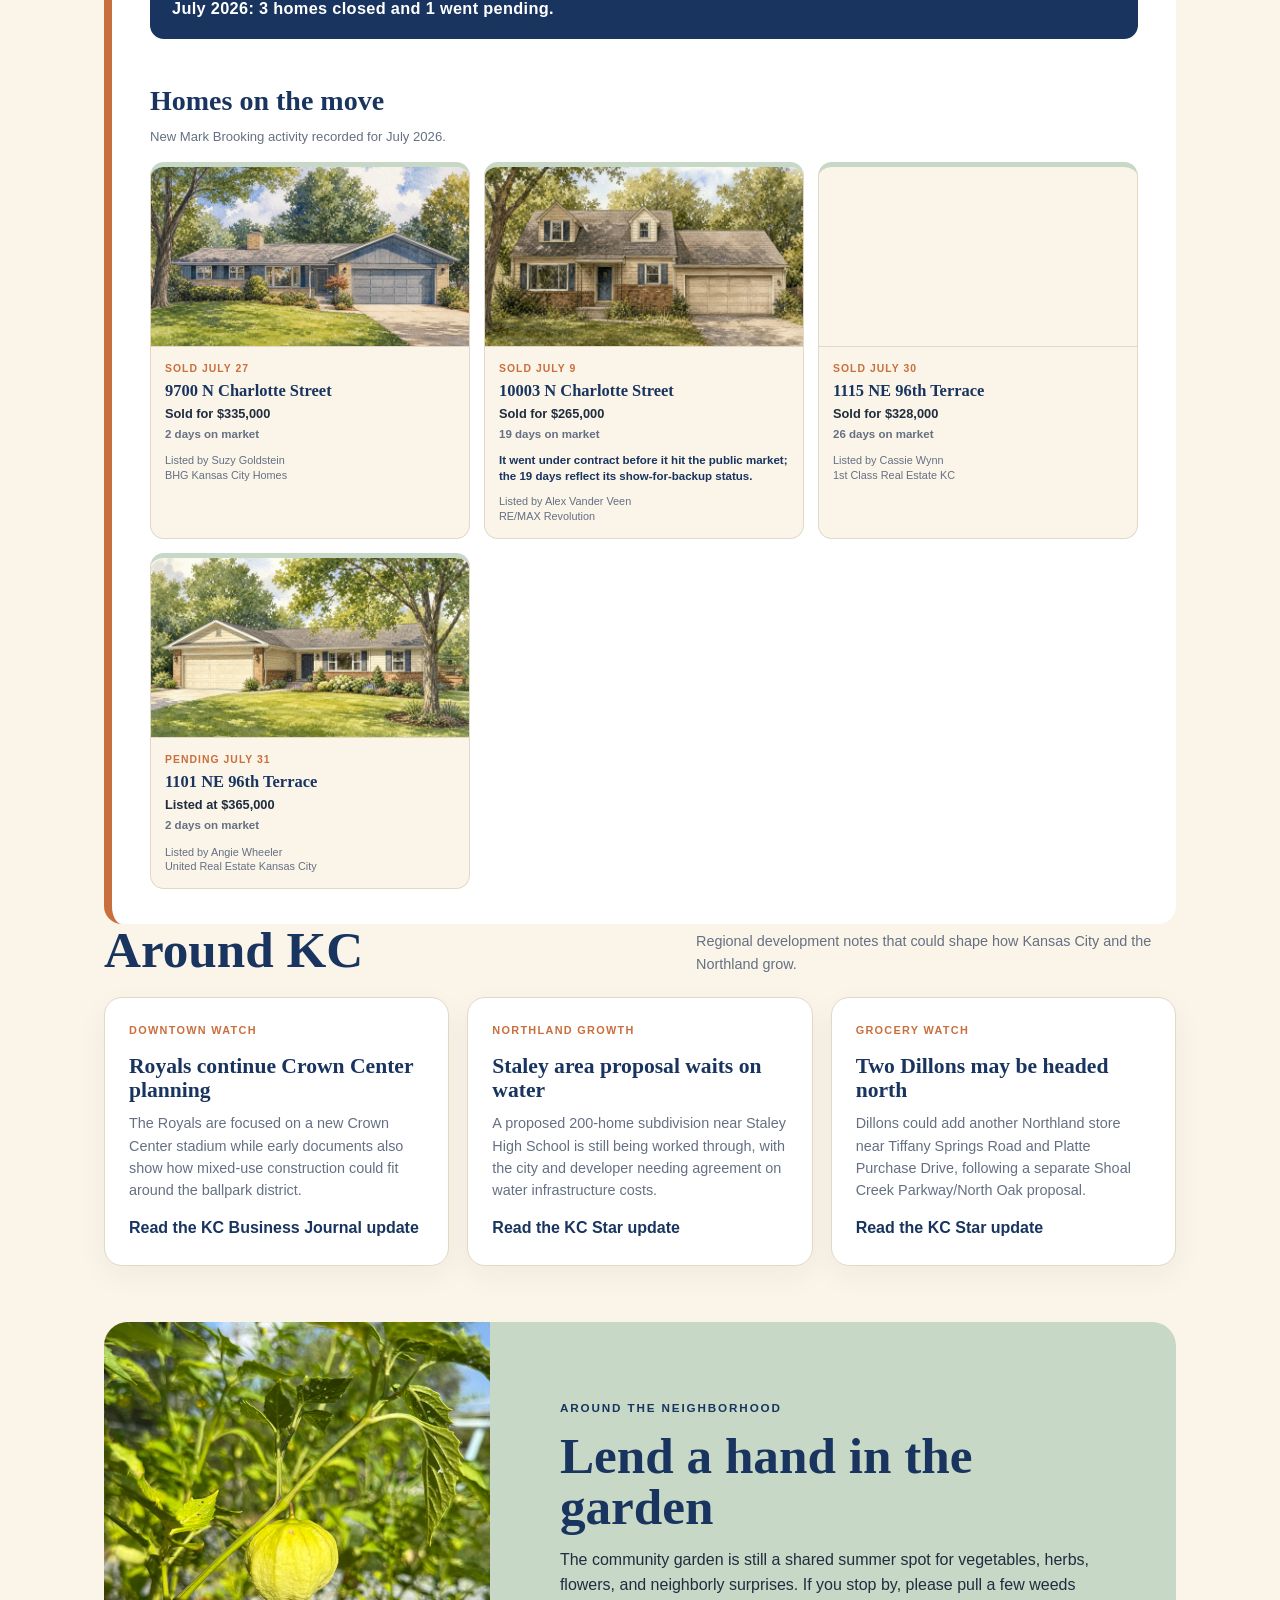
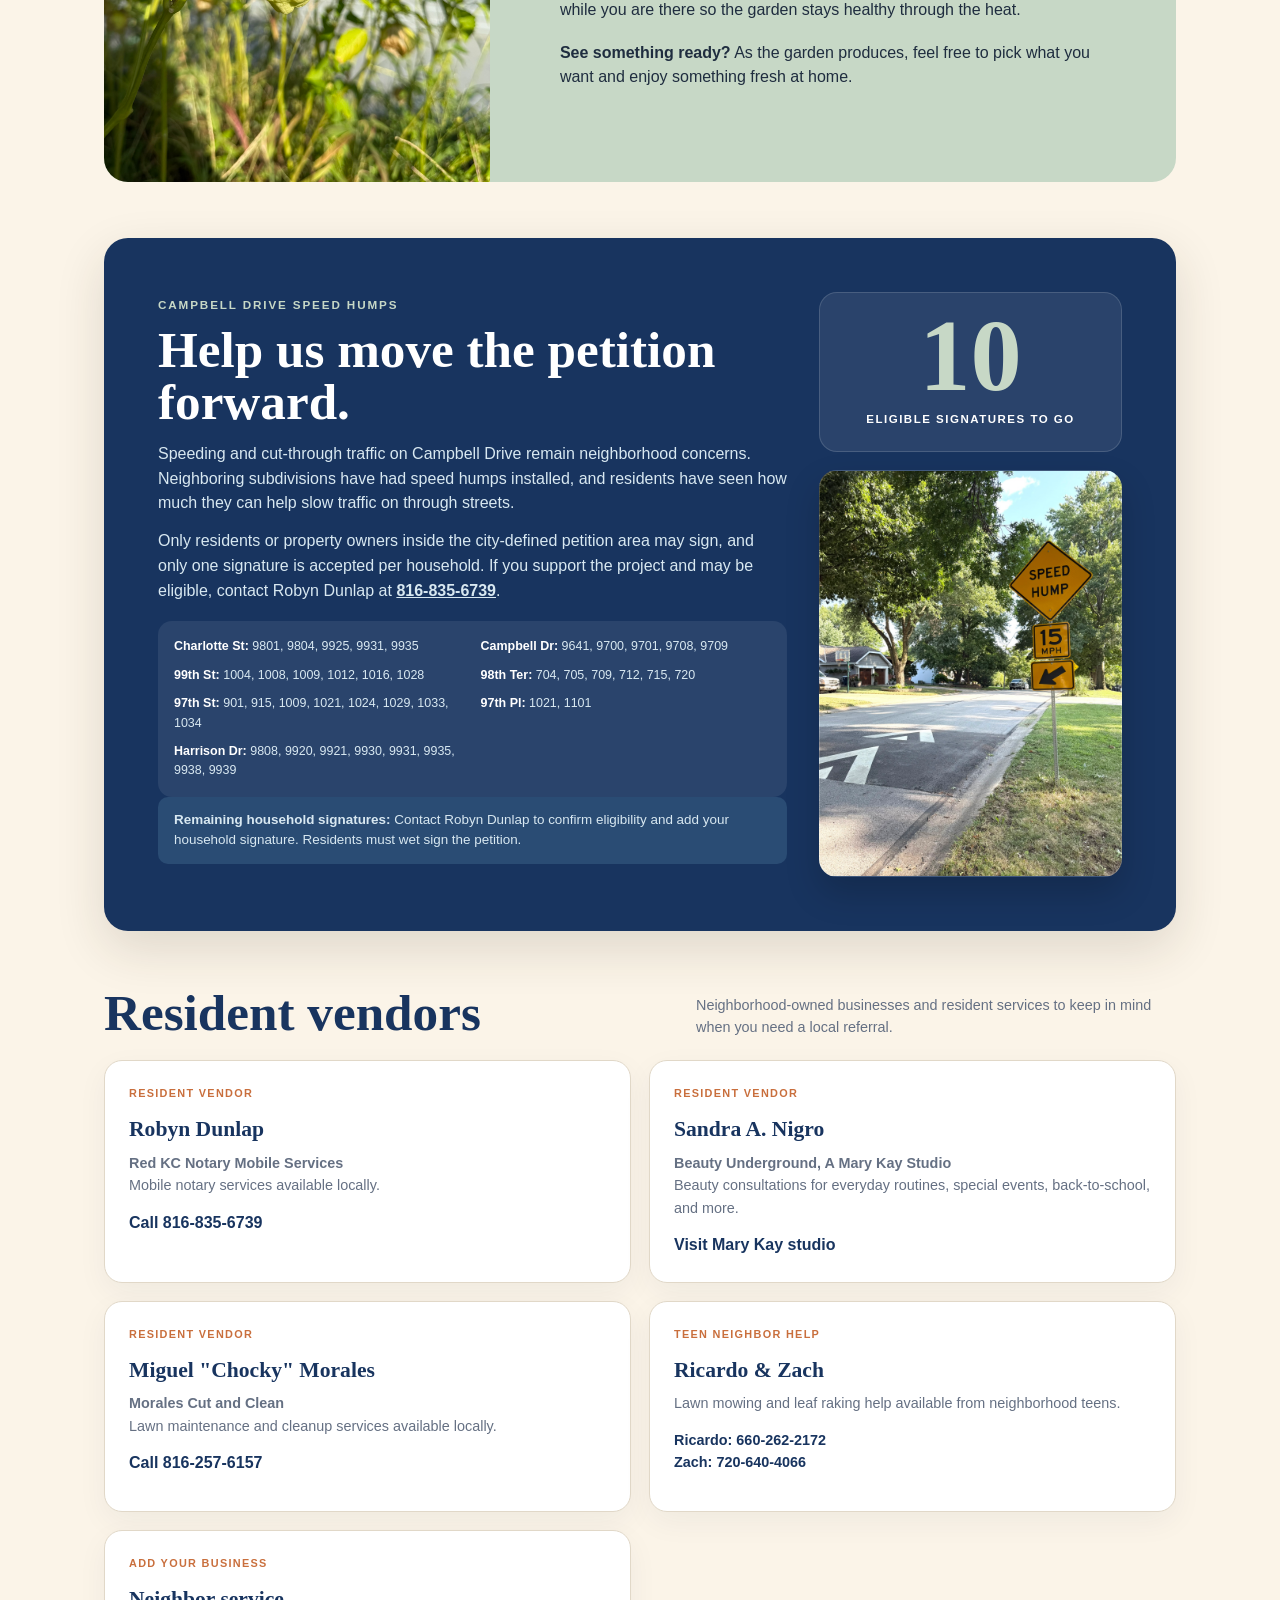
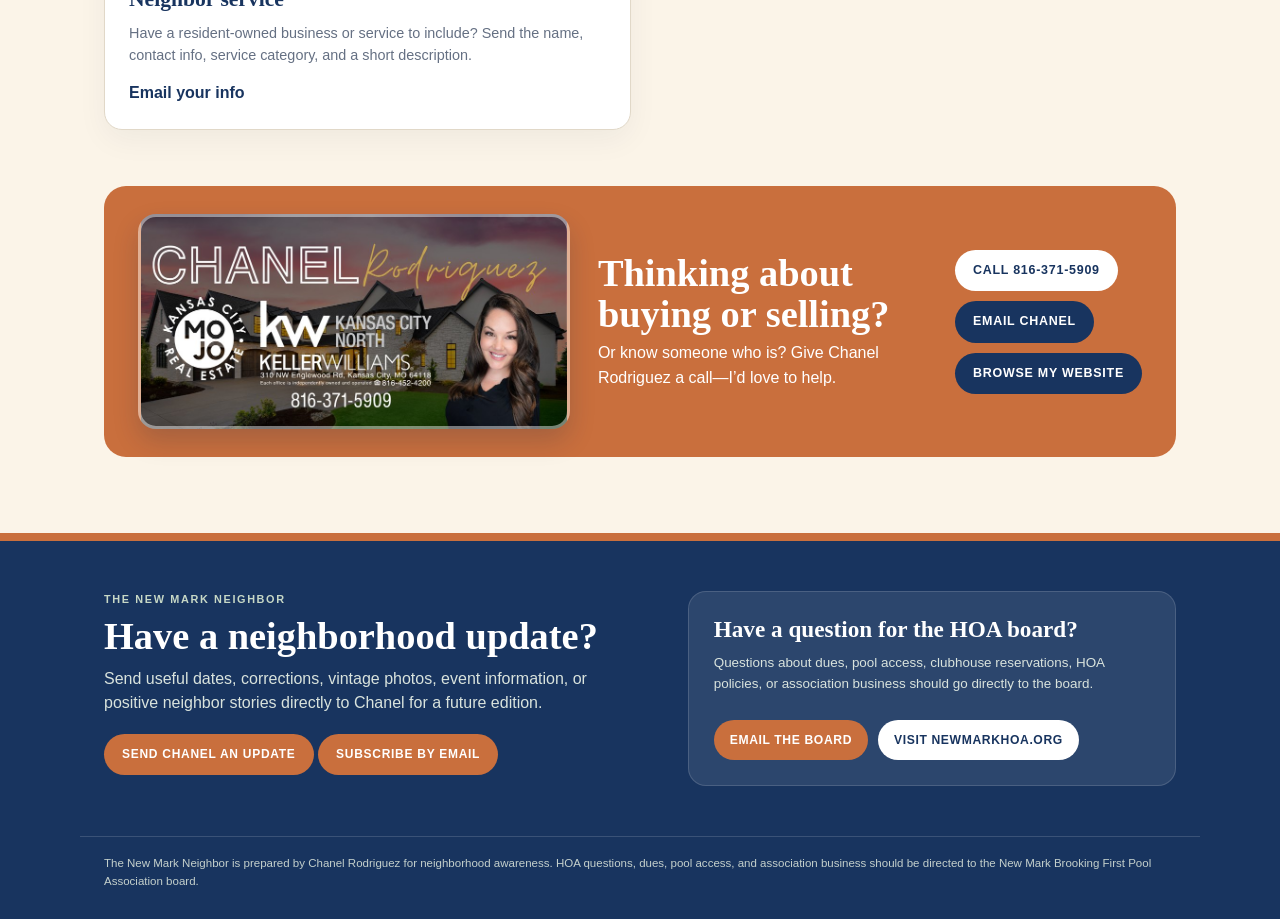
==== commit b8be1daa: "Add files via upload" ====
--- a/index.html
+++ b/index.html
@@ -4,21 +4,21 @@
 <meta charset="utf-8">
 <meta name="viewport" content="width=device-width,initial-scale=1">
 <meta name="description" content="The New Mark Neighbor is a monthly New Mark Brooking neighborhood issue with HOA dates, pool reminders, local updates, resident notes, and neighborhood real estate context from Chanel Rodriguez.">
-<meta name="theme-color" content="#09266c">
-<meta property="og:title" content="The New Mark Neighbor — July 2026">
+<meta name="theme-color" content="#18345f">
+<meta property="og:title" content="The New Mark Neighbor — August 2026">
 <meta property="og:description" content="A monthly New Mark Brooking neighborhood update with pool notes, HOA dates, local happenings, garden news, traffic updates, and real estate context.">
 <meta property="og:type" content="website">
 <meta property="og:url" content="https://thenewmarkneighbor.vercel.app/">
-<meta property="og:image" content="https://thenewmarkneighbor.vercel.app/summer-solstice.jpg">
+<meta property="og:image" content="https://thenewmarkneighbor.vercel.app/august-bus-stop-watercolor.jpg">
 <meta name="twitter:card" content="summary_large_image">
 <link rel="canonical" href="https://thenewmarkneighbor.vercel.app/">
-<title>The New Mark Neighbor — July 2026</title>
+<title>The New Mark Neighbor — August 2026</title>
 <script type="application/ld+json">
-{"@context":"https://schema.org","@type":"NewsArticle","headline":"The New Mark Neighbor — July 2026","description":"Monthly New Mark Brooking neighborhood issue with HOA dates, pool reminders, local updates, resident notes, and real estate context.","author":{"@type":"Person","name":"Chanel Rodriguez"},"publisher":{"@type":"Organization","name":"MOJO Real Estate Team"},"datePublished":"2026-07-15","dateModified":"2026-07-15","url":"https://thenewmarkneighbor.vercel.app/"}
+{"@context":"https://schema.org","@type":"NewsArticle","headline":"The New Mark Neighbor — August 2026","description":"Monthly New Mark Brooking neighborhood issue with HOA dates, pool reminders, local updates, resident notes, and real estate context.","author":{"@type":"Person","name":"Chanel Rodriguez"},"publisher":{"@type":"Organization","name":"MOJO Real Estate Team"},"datePublished":"2026-08-03","dateModified":"2026-08-03","url":"https://thenewmarkneighbor.vercel.app/"}
 </script>
 <style>
-:root{--navy:#09266c;--sky:#8bc8dc;--coral:#f06b4f;--cream:#f6f4ed;--ink:#17233c;--muted:#5d6676;--green:#476958;--white:#fff;--line:#d9e1e5;--shadow:0 18px 50px rgba(7,28,66,.12)}
-*{box-sizing:border-box}html{scroll-behavior:smooth;scroll-padding-top:72px}body{margin:0;color:var(--ink);background:var(--cream);font-family:Arial,Helvetica,sans-serif;line-height:1.55}.skip-link{position:absolute;left:12px;top:-48px;z-index:20;background:#fff;color:var(--navy);padding:10px 14px;border-radius:999px;font-weight:900;text-decoration:none;box-shadow:var(--shadow)}.skip-link:focus{top:12px}a:focus-visible{outline:3px solid var(--coral);outline-offset:4px;border-radius:6px}.preview{background:#fff2cf;color:#533f00;text-align:center;padding:10px 18px;font-size:.82rem;font-weight:800;letter-spacing:.03em;border-bottom:1px solid #ead58b}.masthead{background:var(--white)}.masthead-inner{max-width:1120px;margin:auto;padding:25px 24px 19px;display:flex;align-items:center;justify-content:space-between;gap:24px}.brand small{display:block;color:#98827e;font-size:.7rem;font-weight:800;letter-spacing:.34em;text-transform:uppercase;margin-bottom:3px}.brand strong{display:block;color:var(--navy);font-family:Georgia,serif;font-size:clamp(1.45rem,4vw,2.25rem);line-height:1.05;letter-spacing:.01em}.brand span{display:block;color:#967d77;font-size:.68rem;font-weight:800;letter-spacing:.35em;text-transform:uppercase;margin-top:7px}.issue{text-align:right;color:var(--navy);font-size:.78rem;font-weight:800;text-transform:uppercase;letter-spacing:.13em}.issue b{display:block;color:var(--coral);font-size:.7rem;margin-top:4px}.nav{background:var(--navy);color:white;position:sticky;top:0;z-index:10}.nav-inner{max-width:1120px;margin:auto;padding:0 24px;display:flex;gap:25px;overflow:auto;scroll-snap-type:x proximity}.nav a{color:white;text-decoration:none;font-size:.75rem;font-weight:800;text-transform:uppercase;letter-spacing:.08em;white-space:nowrap;padding:14px 0;border-bottom:3px solid transparent;scroll-snap-align:start}.nav a:hover{border-color:var(--coral)}.hero{max-width:1120px;margin:34px auto 0;padding:0 24px}.hero-card{min-height:480px;border-radius:25px;overflow:hidden;display:grid;grid-template-columns:1.08fr .92fr;background:var(--sky);box-shadow:var(--shadow)}.hero-copy{padding:clamp(34px,6vw,68px);display:flex;flex-direction:column;justify-content:center}.eyebrow{color:var(--navy);font-size:.73rem;font-weight:900;text-transform:uppercase;letter-spacing:.16em}.hero h1{margin:12px 0 15px;color:var(--navy);font-family:Georgia,serif;font-size:clamp(2.6rem,6vw,5.3rem);line-height:.94;letter-spacing:-.045em;max-width:690px}.hero p{font-size:1.06rem;max-width:610px;margin:0}.hero-image{background:linear-gradient(180deg,rgba(9,38,108,.04),rgba(9,38,108,.32)),url('flowers.jpg') center/cover no-repeat;position:relative}.hero-image:after{content:'NEIGHBORHOOD NOTES • USEFUL DATES • LOCAL LIFE';position:absolute;bottom:26px;left:26px;right:26px;color:#fff;font-size:.68rem;font-weight:900;letter-spacing:.14em;text-shadow:0 2px 12px rgba(0,0,0,.4)}main{max-width:1120px;margin:auto;padding:52px 24px 76px}.section-head{display:flex;align-items:end;justify-content:space-between;gap:20px;margin-bottom:22px}.section-head h2{margin:0;color:var(--navy);font-family:Georgia,serif;font-size:clamp(2rem,4vw,3.2rem);line-height:1}.section-head p{margin:0;max-width:480px;color:var(--muted);font-size:.9rem}.glance{display:grid;grid-template-columns:repeat(3,1fr);gap:18px;margin-bottom:56px}.card{background:#fff;border:1px solid var(--line);border-radius:18px;padding:25px;box-shadow:0 10px 30px rgba(8,35,73,.05)}.card .num{display:block;color:var(--coral);font-size:.68rem;font-weight:900;letter-spacing:.13em;margin-bottom:25px}.card h3{color:var(--navy);font-family:Georgia,serif;font-size:1.45rem;line-height:1.08;margin:0 0 10px}.card p{margin:0;color:var(--muted);font-size:.92rem}.feature{display:grid;grid-template-columns:1fr 1fr;border-radius:24px;overflow:hidden;background:var(--navy);color:#fff;box-shadow:var(--shadow);margin-bottom:56px}.feature-image{min-height:430px;background:url('pool-pass-2026.jpg') center/cover no-repeat}.feature-copy{padding:clamp(35px,6vw,65px);display:flex;flex-direction:column;justify-content:center}.feature .eyebrow{color:var(--sky)}.feature h2{font-family:Georgia,serif;font-size:clamp(2.2rem,4vw,3.65rem);line-height:1;margin:10px 0 16px}.feature p{color:#d8e8f1;margin:0 0 24px}.pill{display:inline-block;align-self:flex-start;background:var(--coral);color:#fff;text-decoration:none;border-radius:999px;padding:11px 18px;font-size:.78rem;font-weight:900;letter-spacing:.06em;text-transform:uppercase}.calendar{display:grid;grid-template-columns:.75fr 1.25fr;gap:28px;margin-bottom:56px}.date-panel{background:var(--coral);color:#fff;border-radius:22px;padding:34px}.date-panel small{font-weight:900;letter-spacing:.15em;text-transform:uppercase}.date-panel strong{display:block;font-family:Georgia,serif;font-size:4.5rem;line-height:.95;margin:50px 0 8px}.date-panel p{margin:0}.events{background:#fff;border-radius:22px;padding:14px 30px}.event{display:grid;grid-template-columns:92px 1fr;gap:18px;padding:22px 0;border-bottom:1px solid var(--line)}.event:last-child{border:0}.event time{color:var(--coral);font-weight:900;font-size:.78rem;text-transform:uppercase;letter-spacing:.07em}.event h3{margin:0 0 5px;color:var(--navy);font-size:1.05rem}.event p{margin:0;color:var(--muted);font-size:.88rem}.garden{display:grid;grid-template-columns:.72fr 1.28fr;gap:0;background:var(--sky);border-radius:24px;overflow:hidden;margin-bottom:56px}.garden-image{min-height:460px;background:url('sunflower.jpg') center/cover no-repeat}.garden-copy{padding:clamp(35px,6vw,70px);align-self:center}.garden h2{font-family:Georgia,serif;color:var(--navy);font-size:clamp(2.2rem,4vw,3.5rem);line-height:1;margin:10px 0 16px}.garden p{margin:0 0 18px}.market{background:#fff;border-left:8px solid var(--coral);border-radius:18px;padding:35px 38px;display:grid;grid-template-columns:1fr 1.4fr;gap:38px;align-items:center}.market h2{color:var(--navy);font-family:Georgia,serif;font-size:2.5rem;line-height:1;margin:7px 0 12px}.market-note{color:var(--muted);font-size:.84rem}.stats{display:grid;grid-template-columns:repeat(3,1fr);gap:12px}.stat{background:var(--cream);border-radius:14px;padding:18px}.stat b{display:block;color:var(--navy);font-size:1.55rem}.stat span{font-size:.74rem;color:var(--muted);text-transform:uppercase;font-weight:800;letter-spacing:.05em}footer{background:var(--navy);color:#fff}.footer-inner{max-width:1120px;margin:auto;padding:50px 24px;display:grid;grid-template-columns:1.4fr 1fr;gap:50px}.footer-inner h2{font-family:Georgia,serif;font-size:2rem;margin:0 0 10px}.footer-inner p{color:#c9d9e8;margin:0}.contact{display:grid;gap:8px;align-content:center}.contact a{color:#fff;text-decoration:none;font-weight:800}.fineprint{max-width:1120px;margin:auto;padding:18px 24px 28px;border-top:1px solid rgba(255,255,255,.15);color:#aebfd0;font-size:.72rem}.coral-line{height:8px;background:var(--coral)}
+:root{--navy:#18345f;--sky:#c7d8c6;--coral:#c96f3d;--cream:#fbf4e8;--ink:#1f2d3f;--muted:#657083;--green:#526f4d;--white:#fff;--line:#e1d8c8;--shadow:0 18px 50px rgba(51,42,26,.14)}
+*{box-sizing:border-box}html{scroll-behavior:smooth;scroll-padding-top:72px}body{margin:0;color:var(--ink);background:var(--cream);font-family:Arial,Helvetica,sans-serif;line-height:1.55}.skip-link{position:absolute;left:12px;top:-48px;z-index:20;background:#fff;color:var(--navy);padding:10px 14px;border-radius:999px;font-weight:900;text-decoration:none;box-shadow:var(--shadow)}.skip-link:focus{top:12px}a:focus-visible{outline:3px solid var(--coral);outline-offset:4px;border-radius:6px}.preview{background:#fff0cf;color:#4c3500;text-align:center;padding:10px 18px;font-size:.82rem;font-weight:800;letter-spacing:.03em;border-bottom:1px solid #e1be78}.masthead{background:var(--white)}.masthead-inner{max-width:1120px;margin:auto;padding:25px 24px 19px;display:flex;align-items:center;justify-content:space-between;gap:24px}.brand small{display:block;color:#947f69;font-size:.7rem;font-weight:800;letter-spacing:.34em;text-transform:uppercase;margin-bottom:3px}.brand strong{display:block;color:var(--navy);font-family:Georgia,serif;font-size:clamp(1.45rem,4vw,2.25rem);line-height:1.05;letter-spacing:.01em}.brand span{display:block;color:#947f69;font-size:.68rem;font-weight:800;letter-spacing:.35em;text-transform:uppercase;margin-top:7px}.issue{text-align:right;color:var(--navy);font-size:.78rem;font-weight:800;text-transform:uppercase;letter-spacing:.13em}.issue b{display:block;color:var(--coral);font-size:.7rem;margin-top:4px}.nav{background:var(--navy);color:white;position:sticky;top:0;z-index:10}.nav-inner{max-width:1120px;margin:auto;padding:0 24px;display:flex;gap:25px;overflow:auto;scroll-snap-type:x proximity}.nav a{color:white;text-decoration:none;font-size:.75rem;font-weight:800;text-transform:uppercase;letter-spacing:.08em;white-space:nowrap;padding:14px 0;border-bottom:3px solid transparent;scroll-snap-align:start}.nav a:hover{border-color:var(--coral)}.hero{max-width:1120px;margin:34px auto 0;padding:0 24px}.hero-card{min-height:480px;border-radius:25px;overflow:hidden;display:grid;grid-template-columns:1.08fr .92fr;background:var(--sky);box-shadow:var(--shadow)}.hero-copy{padding:clamp(34px,6vw,68px);display:flex;flex-direction:column;justify-content:center}.eyebrow{color:var(--navy);font-size:.73rem;font-weight:900;text-transform:uppercase;letter-spacing:.16em}.hero h1{margin:12px 0 15px;color:var(--navy);font-family:Georgia,serif;font-size:clamp(2.6rem,6vw,5.3rem);line-height:.94;letter-spacing:-.045em;max-width:690px}.hero p{font-size:1.06rem;max-width:610px;margin:0}.hero-image{background:linear-gradient(180deg,rgba(24,52,95,.03),rgba(24,52,95,.24)),url('august-bus-stop-watercolor.jpg') center/cover no-repeat;position:relative}.hero-image:after{content:'BACK TO SCHOOL • BUS STOPS • SLOW DOWN';position:absolute;bottom:26px;left:26px;right:26px;color:#fff;font-size:.68rem;font-weight:900;letter-spacing:.14em;text-shadow:0 2px 12px rgba(0,0,0,.4)}main{max-width:1120px;margin:auto;padding:52px 24px 76px}.section-head{display:flex;align-items:end;justify-content:space-between;gap:20px;margin-bottom:22px}.section-head h2{margin:0;color:var(--navy);font-family:Georgia,serif;font-size:clamp(2rem,4vw,3.2rem);line-height:1}.section-head p{margin:0;max-width:480px;color:var(--muted);font-size:.9rem}.glance{display:grid;grid-template-columns:repeat(3,1fr);gap:18px;margin-bottom:56px}.card{background:#fff;border:1px solid var(--line);border-radius:18px;padding:25px;box-shadow:0 10px 30px rgba(51,42,26,.06)}.card .num{display:block;color:var(--coral);font-size:.68rem;font-weight:900;letter-spacing:.13em;margin-bottom:25px}.card h3{color:var(--navy);font-family:Georgia,serif;font-size:1.45rem;line-height:1.08;margin:0 0 10px}.card p{margin:0;color:var(--muted);font-size:.92rem}.feature{display:grid;grid-template-columns:1fr 1fr;border-radius:24px;overflow:hidden;background:var(--navy);color:#fff;box-shadow:var(--shadow);margin-bottom:56px}.feature-image{min-height:430px;background:url('august-pool-photo.jpg') center/cover no-repeat}.feature-copy{padding:clamp(35px,6vw,65px);display:flex;flex-direction:column;justify-content:center}.feature .eyebrow{color:var(--sky)}.feature h2{font-family:Georgia,serif;font-size:clamp(2.2rem,4vw,3.65rem);line-height:1;margin:10px 0 16px}.feature p{color:#e4ecdf;margin:0 0 24px}.pill{display:inline-block;align-self:flex-start;background:var(--coral);color:#fff;text-decoration:none;border-radius:999px;padding:11px 18px;font-size:.78rem;font-weight:900;letter-spacing:.06em;text-transform:uppercase}.calendar{display:grid;grid-template-columns:.75fr 1.25fr;gap:28px;margin-bottom:56px}.date-panel{background:var(--coral);color:#fff;border-radius:22px;padding:34px}.date-panel small{font-weight:900;letter-spacing:.15em;text-transform:uppercase}.date-panel strong{display:block;font-family:Georgia,serif;font-size:4.5rem;line-height:.95;margin:50px 0 8px}.date-panel p{margin:0}.events{background:#fff;border-radius:22px;padding:14px 30px}.event{display:grid;grid-template-columns:92px 1fr;gap:18px;padding:22px 0;border-bottom:1px solid var(--line)}.event:last-child{border:0}.event time{color:var(--coral);font-weight:900;font-size:.78rem;text-transform:uppercase;letter-spacing:.07em}.event h3{margin:0 0 5px;color:var(--navy);font-size:1.05rem}.event p{margin:0;color:var(--muted);font-size:.88rem}.garden{display:grid;grid-template-columns:.72fr 1.28fr;gap:0;background:var(--sky);border-radius:24px;overflow:hidden;margin-bottom:56px}.garden-image{min-height:460px;background:url('august-garden-tomatillo.jpg') center/cover no-repeat}.garden-copy{padding:clamp(35px,6vw,70px);align-self:center}.garden h2{font-family:Georgia,serif;color:var(--navy);font-size:clamp(2.2rem,4vw,3.5rem);line-height:1;margin:10px 0 16px}.garden p{margin:0 0 18px}.market{background:#fff;border-left:8px solid var(--coral);border-radius:18px;padding:35px 38px;display:grid;grid-template-columns:1fr 1.4fr;gap:38px;align-items:center}.market h2{color:var(--navy);font-family:Georgia,serif;font-size:2.5rem;line-height:1;margin:7px 0 12px}.market-note{color:var(--muted);font-size:.84rem}.stats{display:grid;grid-template-columns:repeat(4,1fr);gap:12px}.stat{background:var(--cream);border-radius:14px;padding:18px}.stat b{display:block;color:var(--navy);font-size:clamp(1.18rem,2vw,1.55rem);line-height:1.05}.stat span{font-size:.74rem;color:var(--muted);text-transform:uppercase;font-weight:800;letter-spacing:.05em}footer{background:var(--navy);color:#fff}.footer-inner{max-width:1120px;margin:auto;padding:50px 24px;display:grid;grid-template-columns:1.4fr 1fr;gap:50px}.footer-inner h2{font-family:Georgia,serif;font-size:2rem;margin:0 0 10px}.footer-inner p{color:#d9e3dd;margin:0}.contact{display:grid;gap:8px;align-content:center}.contact a{color:#fff;text-decoration:none;font-weight:800}.fineprint{max-width:1120px;margin:auto;padding:18px 24px 28px;border-top:1px solid rgba(255,255,255,.15);color:#c4d0cc;font-size:.72rem}.coral-line{height:8px;background:var(--coral)}
 @media(max-width:780px){.issue{display:none}.hero-card,.feature,.calendar,.garden,.market,.footer-inner{grid-template-columns:1fr}.hero-image{min-height:260px;order:-1}.hero-copy{padding:34px 28px}.glance{grid-template-columns:1fr}.feature-image{min-height:300px}.calendar{gap:16px}.date-panel strong{margin-top:20px}.market{padding:28px}.stats{grid-template-columns:1fr}.garden-image{min-height:330px}.nav-inner{gap:18px}.section-head{display:block}.section-head p{margin-top:10px}}
 @media print{.preview,.nav{display:none}body{background:#fff}.hero-card,.card,.feature{box-shadow:none}}
 </style>
@@ -29,9 +29,9 @@
 .market-highlight{grid-column:1/-1;background:#e7f3f6;border-radius:14px;padding:20px 22px;border-left:4px solid var(--navy)}
 .market-highlight strong{display:block;color:var(--navy);font-family:Georgia,serif;font-size:1.25rem;margin-bottom:5px}
 .market-highlight p{margin:0;color:#3f4c5f;font-size:.9rem}
-.market-monthly{grid-column:1/-1;margin:0;background:var(--navy);color:#fff;border-radius:14px;padding:18px 22px;font-size:1.02rem;font-weight:900;letter-spacing:.02em}
-.hero-image{background-image:linear-gradient(180deg,rgba(9,38,108,.03),rgba(9,38,108,.38)),url('summer-solstice.jpg');background-position:center 52%;background-size:cover}
-.hero-image:after{content:'SUMMER SOLSTICE • NEIGHBORS • JUNE 2026'}
+.market-monthly{grid-column:1/-1;margin:0;background:var(--navy);color:#fff;border-radius:14px;padding:18px 22px;font-size:1.02rem;font-weight:900;letter-spacing:.02em}
+.hero-image{background-image:linear-gradient(180deg,rgba(9,38,108,.03),rgba(9,38,108,.38)),url('august-bus-stop-watercolor.jpg');background-position:center 52%;background-size:cover}
+.hero-image:after{content:'BACK TO SCHOOL • SLOW DOWN • WATCH FOR KIDS'}
 .hero.solstice h1{font-size:clamp(2.55rem,5vw,4.35rem);line-height:.98}
 .hero.solstice p{font-size:1rem;line-height:1.6}
 .market-gallery{grid-column:1/-1}
@@ -40,13 +40,11 @@
 .listing-grid{display:grid;grid-template-columns:repeat(3,1fr);gap:14px}
 .listing-card{overflow:hidden;background:var(--cream);border:1px solid var(--line);border-top:5px solid var(--sky);border-radius:14px}
 .listing-card img{display:block;width:100%;height:130px;object-fit:cover}
-.listing-art{height:180px;background-image:url('market-watercolors.jpg');background-repeat:no-repeat;background-size:300% auto;border-bottom:1px solid var(--line)}
-.art-1115{background-position:0 51%}
-.art-9700{background-position:50% 51%}
-.art-9606{background-position:100% 51%}
-.listing-art-secondary{background-image:url('market-watercolors-secondary.jpg');background-size:200% auto}
-.art-10003{background-position:0 51%}
-.art-1120{background-position:100% 51%}
+.listing-art{height:180px;background-repeat:no-repeat;background-size:cover;background-position:center;border-bottom:1px solid var(--line)}
+.art-9700{background-image:url('july-9700-charlotte-watercolor.jpg')}
+.art-10003{background-image:url('july-10003-charlotte-watercolor.jpg')}
+.art-1115{background-image:url('july-1115-96th-watercolor.jpg')}
+.art-1101{background-image:url('july-1101-96th-watercolor.jpg')}
 .listing-copy{padding:14px}
 .listing-status{display:block;color:var(--coral);font-size:.65rem;font-weight:900;letter-spacing:.1em;text-transform:uppercase;margin-bottom:5px}
 .listing-copy h4{margin:0 0 3px;color:var(--navy);font-family:Georgia,serif;font-size:1.03rem;line-height:1.15}
@@ -59,17 +57,19 @@
 .nav-inner{scrollbar-width:none}
 .nav-inner::-webkit-scrollbar{display:none}
 .card a,.event a,.traffic-update a,.real-estate-cta a{color:inherit;font-weight:800}
-.traffic-update{margin:0 0 56px;background:var(--navy);color:#fff;border-radius:24px;padding:clamp(30px,5vw,54px);display:grid;grid-template-columns:.38fr 1.62fr;gap:38px;align-items:center;box-shadow:var(--shadow)}
-.traffic-count{text-align:center;padding-right:18px}
-.traffic-count b{display:block;color:var(--sky);font-family:Georgia,serif;font-size:clamp(5rem,10vw,8rem);line-height:.8}
+.traffic-update{margin:0 0 56px;background:var(--navy);color:#fff;border-radius:24px;padding:clamp(30px,5vw,54px);display:grid;grid-template-columns:minmax(0,1.35fr) minmax(260px,.65fr);gap:32px;align-items:stretch;box-shadow:var(--shadow)}
+.traffic-visual{display:grid;grid-template-rows:auto 1fr;gap:18px}
+.traffic-count{text-align:center;padding:22px;border-radius:18px;background:rgba(255,255,255,.08);border:1px solid rgba(255,255,255,.14)}
+.traffic-count b{display:block;color:var(--sky);font-family:Georgia,serif;font-size:clamp(4.2rem,8vw,6.5rem);line-height:.8}
 .traffic-count span{display:block;margin-top:15px;font-size:.72rem;font-weight:900;letter-spacing:.13em;text-transform:uppercase}
 .traffic-copy .eyebrow{color:var(--sky)}
 .traffic-copy h2{font-family:Georgia,serif;font-size:clamp(2rem,4vw,3.25rem);line-height:1;margin:8px 0 15px}
 .traffic-copy p{margin:0 0 13px;color:#d8e8f1}
 .traffic-note{padding:13px 16px;border-radius:10px;background:rgba(139,200,220,.16);font-size:.84rem}
-.traffic-streets{display:grid;grid-template-columns:repeat(2,minmax(0,1fr));gap:9px 16px;margin-top:18px;padding:16px;border-radius:14px;background:rgba(255,255,255,.08);font-size:.78rem;color:#d8e8f1}
-.traffic-streets div{overflow-wrap:anywhere}
-.traffic-streets strong{color:#fff}
+.traffic-streets{display:grid;grid-template-columns:repeat(2,minmax(0,1fr));gap:9px 16px;margin-top:18px;padding:16px;border-radius:14px;background:rgba(255,255,255,.08);font-size:.78rem;color:#d8e8f1}
+.traffic-streets div{overflow-wrap:anywhere}
+.traffic-streets strong{color:#fff}
+.traffic-photo{min-height:320px;border-radius:18px;background:url('august-speed-hump-photo.jpg') center/cover no-repeat;border:1px solid rgba(255,255,255,.18);box-shadow:0 16px 34px rgba(0,0,0,.18)}
 .real-estate-cta{margin:26px 0 0;background:var(--coral);color:#fff;border-radius:22px;padding:28px 34px;display:grid;grid-template-columns:minmax(360px,1.05fr) .8fr auto;align-items:center;gap:28px}
 .cta-photo{width:100%;min-height:215px;border-radius:18px;background-image:url('chanel-mojo-card.jpg');background-size:cover;background-position:center;background-repeat:no-repeat;box-shadow:0 12px 26px rgba(8,35,73,.18);border:3px solid rgba(255,255,255,.45)}
 .real-estate-cta h2{font-family:Georgia,serif;font-size:clamp(1.7rem,3vw,2.45rem);line-height:1.05;margin:0 0 7px}
@@ -93,75 +93,106 @@
 .date-panel p{font-size:1.1rem}
 .sponsor-bar{background:var(--navy);color:#fff;display:flex;align-items:center;justify-content:center;gap:18px;padding:16px 22px;border-bottom:4px solid var(--coral);box-shadow:0 8px 24px rgba(7,28,66,.12);text-align:left}.sponsor-logo{width:92px;height:92px;object-fit:contain}.sponsor-bar small{display:block;color:var(--sky);font-size:.68rem;font-weight:900;letter-spacing:.16em;text-transform:uppercase}.sponsor-bar strong{display:inline;color:#fff;font-family:Georgia,serif;font-size:1.65rem;line-height:1}.sponsor-bar span{color:#fff;font-size:.92rem;font-weight:800}
 
-.local-roundup,.resident-vendors{margin-bottom:56px}
-.roundup-grid,.vendor-grid{display:grid;grid-template-columns:repeat(3,1fr);gap:18px}.vendor-grid{grid-template-columns:repeat(2,1fr)}
-.roundup-card,.vendor-card{background:#fff;border:1px solid var(--line);border-radius:18px;padding:24px;box-shadow:0 10px 30px rgba(8,35,73,.05)}
+.local-roundup,.resident-vendors,.nostalgia,.school-app,.pond-spotlight{margin-bottom:56px}
+.roundup-grid,.vendor-grid{display:grid;grid-template-columns:repeat(3,1fr);gap:18px}.vendor-grid{grid-template-columns:repeat(2,1fr)}
+.roundup-card,.vendor-card{background:#fff;border:1px solid var(--line);border-radius:18px;padding:24px;box-shadow:0 10px 30px rgba(8,35,73,.05)}
 .roundup-card .tag,.vendor-card .tag{display:block;color:var(--coral);font-size:.68rem;font-weight:900;letter-spacing:.12em;text-transform:uppercase;margin-bottom:16px}
 .roundup-card h3,.vendor-card h3{color:var(--navy);font-family:Georgia,serif;font-size:1.35rem;line-height:1.1;margin:0 0 10px}
 .roundup-card p,.vendor-card p{margin:0 0 14px;color:var(--muted);font-size:.9rem}
 .roundup-card a,.vendor-card a{color:var(--navy);font-weight:900;text-decoration:none}
-.board-actions{display:flex;flex-wrap:wrap;gap:10px;margin-top:18px}
-.board-box a.board-button{display:inline-block;background:var(--coral);color:#fff;border-radius:999px;padding:11px 16px;font-size:.76rem;font-weight:900;letter-spacing:.05em;text-transform:uppercase}
+.board-actions{display:flex;flex-wrap:wrap;gap:10px;margin-top:18px}
+.board-box a.board-button{display:inline-block;background:var(--coral);color:#fff;border-radius:999px;padding:11px 16px;font-size:.76rem;font-weight:900;letter-spacing:.05em;text-transform:uppercase}
+.nostalgia-card{display:grid;grid-template-columns:.82fr 1.18fr;gap:0;background:#fff;border:1px solid var(--line);border-radius:24px;overflow:hidden;box-shadow:var(--shadow)}
+.nostalgia-image{min-height:620px;background:#e8dfcd url('new-mark-1970s-master-development-poster-flat.jpg') center/contain no-repeat}
+.nostalgia-copy{padding:clamp(34px,6vw,60px);align-self:center}
+.nostalgia-copy h2{font-family:Georgia,serif;color:var(--navy);font-size:clamp(2.2rem,4vw,3.4rem);line-height:1;margin:10px 0 16px}
+.nostalgia-copy p{margin:0 0 16px;color:var(--muted)}
+.nostalgia-caption{font-size:.76rem;color:var(--muted);font-style:italic}
+.pond-card{display:grid;grid-template-columns:1.2fr .8fr;gap:0;background:#fff;border:1px solid var(--line);border-radius:24px;overflow:hidden;box-shadow:var(--shadow)}
+.pond-image{min-height:430px;background:#e8dfcd url('charles-meador-pond.jpg') center/cover no-repeat}
+.pond-copy{padding:clamp(30px,5vw,52px);align-self:center}
+.pond-copy h2{font-family:Georgia,serif;color:var(--navy);font-size:clamp(2rem,4vw,3rem);line-height:1;margin:10px 0 14px}
+.pond-copy p{margin:0 0 14px;color:var(--muted)}
+.photo-credit{font-size:.76rem;color:var(--muted);font-style:italic}
+.school-app-card{background:var(--navy);color:#fff;border-radius:24px;padding:clamp(30px,5vw,54px);box-shadow:var(--shadow);display:grid;grid-template-columns:.8fr 1.2fr;gap:36px;align-items:center}
+.school-app-card h2{font-family:Georgia,serif;font-size:clamp(2.1rem,4vw,3.4rem);line-height:1;margin:10px 0 14px}
+.school-app-card p{color:#e4ecdf;margin:0 0 14px}
+.school-app-card a{color:#fff;font-weight:900}
+.school-app-card .eyebrow{color:var(--sky)}
+.school-app-note{background:rgba(255,255,255,.1);border:1px solid rgba(255,255,255,.16);border-radius:18px;padding:24px}
+.school-app-brand{display:flex;align-items:center;gap:13px;margin-bottom:18px}
+.parentsquare-logo{width:58px;height:58px;object-fit:contain;background:#fff;border-radius:16px;padding:8px;box-shadow:0 10px 24px rgba(0,0,0,.12)}
+.school-app-brand strong{font-size:1.05rem;letter-spacing:.02em}
+.school-app-note h3{margin:0 0 8px;font-family:Georgia,serif;font-size:1.45rem}
+.school-app-note a{color:#fff;font-weight:900}
 .board-box a.board-button.secondary{background:#fff;color:var(--navy)}
 @media(max-width:900px){.footer-inner.footer-profile{grid-template-columns:1fr}.real-estate-cta{grid-template-columns:1fr}.cta-actions{flex-direction:row;flex-wrap:wrap}.cta-photo{min-height:240px}.traffic-streets{grid-template-columns:1fr}}
-@media(max-width:780px){.traffic-update{grid-template-columns:1fr}.traffic-count{border-bottom:1px solid rgba(255,255,255,.25);padding:0 0 28px}.real-estate-cta{grid-template-columns:1fr}.real-estate-cta .pill{margin-top:0}.cta-photo{min-height:210px}.footer-inner.footer-profile{grid-template-columns:1fr}.roundup-grid,.vendor-grid{grid-template-columns:1fr}.sponsor-bar{justify-content:flex-start;padding:12px 18px;gap:12px}.sponsor-logo{width:70px;height:70px;flex:0 0 70px}.sponsor-bar small{font-size:.58rem;letter-spacing:.13em}.sponsor-bar strong{font-size:clamp(1.1rem,7vw,1.55rem)}.sponsor-bar span{display:block;font-size:.8rem}.masthead-inner{padding:22px 24px 17px}.brand small{letter-spacing:.25em}.brand span{letter-spacing:.22em}.nav:after{content:'Swipe for more';position:absolute;right:10px;top:50%;transform:translateY(-50%);font-size:.56rem;color:rgba(255,255,255,.72);font-weight:900;letter-spacing:.08em;text-transform:uppercase;pointer-events:none;background:linear-gradient(90deg,rgba(9,38,108,0),var(--navy) 28%);padding:17px 0 17px 44px}.nav-inner{padding-right:110px}.date-panel strong{font-size:4rem}.event{grid-template-columns:74px 1fr}.events{padding:10px 22px}.market h2{font-size:2.1rem}.market-monthly{font-size:1rem}.hero{margin-top:28px}.hero-card{min-height:0}.hero-image{min-height:310px}.hero-copy{padding:32px 28px 38px}.hero.solstice h1{font-size:clamp(2.45rem,12vw,3.4rem)}}
+@media(max-width:780px){.traffic-update,.nostalgia-card,.school-app-card,.pond-card{grid-template-columns:1fr}.traffic-count{padding:22px}.real-estate-cta{grid-template-columns:1fr}.real-estate-cta .pill{margin-top:0}.cta-photo{min-height:210px}.footer-inner.footer-profile{grid-template-columns:1fr}.roundup-grid,.vendor-grid{grid-template-columns:1fr}.nostalgia-image{min-height:380px}.pond-image{min-height:320px}.sponsor-bar{justify-content:flex-start;padding:12px 18px;gap:12px}.sponsor-logo{width:70px;height:70px;flex:0 0 70px}.sponsor-bar small{font-size:.58rem;letter-spacing:.13em}.sponsor-bar strong{font-size:clamp(1.1rem,7vw,1.55rem)}.sponsor-bar span{display:block;font-size:.8rem}.masthead-inner{padding:22px 24px 17px}.brand small{letter-spacing:.25em}.brand span{letter-spacing:.22em}.nav:after{display:none}.nav-inner{padding-right:24px}.date-panel strong{font-size:4rem}.event{grid-template-columns:74px 1fr}.events{padding:10px 22px}.market h2{font-size:2.1rem}.market-monthly{font-size:1rem}.hero{margin-top:28px}.hero-card{min-height:0}.hero-image{min-height:310px}.hero-copy{padding:32px 28px 38px}.hero.solstice h1{font-size:clamp(2.45rem,12vw,3.4rem)}}
 @media(max-width:560px){.listing-grid{grid-template-columns:1fr}.listing-card img{height:190px}main{padding-left:18px;padding-right:18px}.hero{padding:0 18px}.card,.roundup-card,.vendor-card{padding:22px}.feature-copy,.garden-copy{padding:32px 26px}.feature-image{min-height:315px;background-position:center}.traffic-update{padding:30px 24px}.traffic-count b{font-size:5.5rem}.cta-actions{flex-direction:column}.cta-actions .pill{width:100%;text-align:center}.footer-inner{padding-left:18px;padding-right:18px}.board-box{padding:22px}.fineprint{padding-left:18px;padding-right:18px}}
 </style>
 </head>
 <body>
 <a class="skip-link" href="#main-content">Skip to newsletter</a>
 <div class="sponsor-bar"><img class="sponsor-logo" src="mojo-white-logo-prepped.png" alt="MOJO Kansas City Real Estate logo"><div><small>Brought to you by</small><strong>Chanel Rodriguez</strong><span> of the MOJO Real Estate Team</span></div></div>
-<header class="masthead"><div class="masthead-inner"><div class="brand"><small>The New Mark Neighbor</small><strong>NEW MARK BROOKING</strong><span>First Pool Association</span></div><div class="issue">July 2026<b>Monthly Neighborhood Issue</b><a class="header-subscribe" href="https://newmarkneighbor.beehiiv.com" target="_blank" rel="noopener">Subscribe by email</a></div></div></header>
-<nav class="nav" aria-label="Issue sections"><div class="nav-inner"><a href="#glance">At a glance</a><a href="#pool">Pool</a><a href="#calendar">Calendar</a><a href="#around-kc">Around KC</a><a href="#garden">Community garden</a><a href="#traffic">Traffic update</a><a href="#market">Neighborhood real estate</a><a href="#vendors">Vendors</a></div></nav>
-<section class="hero solstice"><div class="hero-card"><div class="hero-copy"><span class="eyebrow">Neighborhood recap</span><h1>Summer Solstice, rain or shine.</h1><p>Thunderstorms changed our plans, but not the evening. We moved the party inside the clubhouse, shared a meal, and enjoyed time with the neighbors who stopped by. It was a smaller gathering than planned, but a warm reminder that community doesn’t require perfect weather—or a huge crowd.</p></div><div class="hero-image" role="img" aria-label="Neighbors gathering for the New Mark Brooking Summer Solstice party"></div></div></section>
+<header class="masthead"><div class="masthead-inner"><div class="brand"><small>The New Mark Neighbor</small><strong>NEW MARK BROOKING</strong><span>First Pool Association</span></div><div class="issue">August 2026<b>Monthly Neighborhood Issue</b><a class="header-subscribe" href="https://newmarkneighbor.beehiiv.com" target="_blank" rel="noopener">Subscribe by email</a></div></div></header>
+<nav class="nav" aria-label="Issue sections"><div class="nav-inner"><a href="#glance">At a glance</a><a href="#pool">Pool</a><a href="#calendar">Calendar</a><a href="#parentsquare">ParentSquare</a><a href="#nostalgia">Nostalgia</a><a href="#around-kc">Around KC</a><a href="#garden">Garden</a><a href="#traffic">Traffic</a><a href="#market">Real estate</a><a href="#vendors">Vendors</a></div></nav>
+<section class="hero solstice"><div class="hero-card"><div class="hero-copy"><span class="eyebrow">Back-to-school reminder</span><h1>Slow mornings keep kids safe.</h1><p>North Kansas City Schools start Tuesday, August 25. New Mark Middle, Gateway 6th Grade Center, Bell Prairie, and Staley all have different start and stop times, which means kids may be getting on buses from 6:30-8:30 A.M. and getting off buses from 2:30-4:30 P.M. Slow down, give yourself extra time, and stay alert.</p></div><div class="hero-image" role="img" aria-label="Watercolor illustration of a neighborhood bus stop on a school morning"></div></div></section>
 <main id="main-content">
 <section id="glance"><div class="section-head"><h2>At a glance</h2><p>The monthly version leads with the few things residents are most likely to need right now.</p></div><div class="glance">
-<article class="card"><span class="num">01 • POOL</span><h3>Summer hours are in effect</h3><p>Open 11:00 A.M. to 9:00 P.M. daily. Lifeguards staff the pool during all open hours.</p></article>
-<article class="card"><span class="num">02 • COMMUNITY</span><h3>Garden volunteers welcome</h3><p>Lend a hand with watering and weeding while enjoying the community harvest.</p></article>
-<article class="card"><span class="num">03 • SAVE THE DATE</span><h3>Back-to-School Bash</h3><p><strong>Saturday, August 15 • 6:00–8:00 P.M.</strong><br>We’ll grill, play yard games, and keep the pool open. Neighborhood DJ wanted—<a href="mailto:board@newmarkhoa.org?subject=Back-to-school%20bash%20DJ">email the board</a> if you can bring the music.</p></article>
+<article class="card"><span class="num">01 • SCHOOL</span><h3>First day is Aug. 25</h3><p>Because nearby schools have different schedules, watch for students boarding buses from 6:30-8:30 A.M. and getting off buses from 2:30-4:30 P.M.</p></article>
+<article class="card"><span class="num">02 • POOL</span><h3>Hours change Aug. 25</h3><p>Starting August 25, pool hours will be 4:00-8:00 P.M. Monday-Friday and 11:00 A.M.-8:00 P.M. on weekends.</p></article>
+<article class="card"><span class="num">03 • SAVE THE DATE</span><h3>Back-to-School Bash</h3><p><strong>Saturday, August 15 • 6:00-8:00 P.M.</strong><br>We will grill, play yard games, and keep the pool open. Neighborhood DJ wanted - <a href="mailto:board@newmarkhoa.org?subject=Back-to-school%20bash%20DJ">email the board</a> if you can bring the music.</p></article>
 </div></section>
-<section class="feature" id="pool"><div class="feature-image" role="img" aria-label="2026 New Mark First Pool HOA pool pass by the water"></div><div class="feature-copy"><span class="eyebrow">Pool season</span><h2>Need your pool key activated?</h2><p>This year’s scheduled key-card signups have ended. If you missed them—or you are new to the neighborhood and did not receive a pool key at closing—email the board to arrange an activation time. Your HOA dues must be current before a card can be activated.</p><div class="pill-row"><a class="pill" href="mailto:board@newmarkhoa.org?subject=Pool%20key%20activation">Email the board</a><a class="pill secondary" href="https://www.newmarkhoa.org/online-payments.html" target="_blank" rel="noopener">Pay dues online</a></div></div></section>
-<section id="calendar"><div class="section-head"><h2>Coming up</h2><p>July dates residents need now. See the <a href="https://www.newmarkhoa.org/calendar.html" target="_blank" rel="noopener">HOA calendar</a> for additions and updates.</p></div><div class="calendar"><div class="date-panel"><small>Next HOA meeting</small><strong>JUL 19</strong><p><b>7:00 P.M. at the clubhouse.</b><br>Moved to Sunday, July 19.</p></div><div class="events">
-<div class="event"><time>Jul 16</time><div><h3>Swim Team Banquet</h3><p>The pool will close at 5:00 P.M. for the swim team banquet. Watch the neighborhood Facebook page for updates.</p></div></div>
-<div class="event"><time>Jul 18</time><div><h3>Dumpster at the pool parking lot</h3><p>The dumpster will be in the pool parking lot. Watch the Facebook page for a post from Rick Head.</p></div></div>
-<div class="event"><time>Jul 19</time><div><h3>Monthly HOA meeting • 7:00 P.M.</h3><p>The board’s regular monthly meeting has moved to Sunday, July 19 at the clubhouse.</p></div></div>
-<div class="event"><time>Anytime</time><div><h3>Need to reserve the clubhouse?</h3><p>Email the board with your date request and any questions about clubhouse availability.</p></div></div>
-<div class="event"><time>Aug 15</time><div><h3>Back-to-School Bash • 6:00–8:00 P.M.</h3><p>Grilling, yard games, an open pool, and—if we find a neighborhood DJ—music.</p></div></div>
-</div></div></section>
+<section class="feature" id="pool"><div class="feature-image" role="img" aria-label="Watercolor illustration of a neighborhood pool on a late-summer afternoon"></div><div class="feature-copy"><span class="eyebrow">Pool season</span><h2>Make the most of August pool days.</h2><p>Beginning Tuesday, August 25, pool hours will be 4:00-8:00 P.M. Monday-Friday and 11:00 A.M.-8:00 P.M. on weekends. The pool is scheduled to close at the conclusion of Labor Day weekend.</p><div class="pill-row"><a class="pill" href="mailto:board@newmarkhoa.org?subject=Pool%20hours%20question">Email the board</a><a class="pill secondary" href="https://www.newmarkhoa.org/online-payments.html" target="_blank" rel="noopener">Pay dues online</a></div></div></section>
+<section id="calendar"><div class="section-head"><h2>Coming up</h2><p>Upcoming dates residents need now. See the <a href="https://www.newmarkhoa.org/calendar.html" target="_blank" rel="noopener">HOA calendar</a> for additions and updates.</p></div><div class="calendar"><div class="date-panel"><small>Next HOA meeting</small><strong>AUG 9</strong><p><b>Sunday at 7:00 P.M.</b><br>Neighbors are welcome.</p></div><div class="events">
+<div class="event"><time>Aug 4</time><div><h3>Local election day</h3><p>Missouri voters will see several statewide and local questions, including Constitutional Amendments 4 and 5. Review your sample ballot, polling place, and the official <a href="https://www.sos.mo.gov/petitions/2026ballotmeasures" target="_blank" rel="noopener">2026 ballot measures page</a> before you go.</p></div></div>
+<div class="event"><time>Aug 9</time><div><h3>Monthly HOA meeting</h3><p>Sunday, August 9 at 7:00 P.M. Neighbors are welcome.</p></div></div>
+<div class="event"><time>Aug 15</time><div><h3>Back-to-School Bash • 6:00-8:00 P.M.</h3><p>Grilling, yard games, an open pool, and, if we find a neighborhood DJ, music.</p></div></div>
+<div class="event"><time>Aug 25</time><div><h3>First day for NKC Schools</h3><p>New Mark Middle, Gateway 6th Grade Center, Bell Prairie, and Staley have different schedules, so watch for buses from 6:30-8:30 A.M. and 2:30-4:30 P.M.</p></div></div>
+<div class="event"><time>Sept 11-12</time><div><h3>Neighborhood Garage Sale</h3><p>Friday, September 11 and Saturday, September 12. Start setting aside those treasures.</p></div></div>
+<div class="event"><time>Oct 24</time><div><h3>Fall Festival - tentative</h3><p>Saturday, October 24 from 1:00-4:00 P.M. Start thinking about Halloween costumes and trunk themes.</p></div></div>
+<div class="event"><time>Anytime</time><div><h3>Need to reserve the clubhouse?</h3><p>Email the board with your date request and any questions about clubhouse availability.</p></div></div>
+</div></div></section>
+<section class="school-app" id="parentsquare"><div class="school-app-card"><div><span class="eyebrow">School communication</span><h2>ParentSquare is rolling out districtwide.</h2><p>All North Kansas City Schools will use ParentSquare for family communication this year. Gateway 6th grade trialed the software last year, and now it is rolling out across the district.</p><p>New to the district? Start with the <a href="https://www.nkcschools.org/families/powerschool" target="_blank" rel="noopener">PowerSchool portal</a> for registration.</p></div><div class="school-app-note"><div class="school-app-brand"><img class="parentsquare-logo" src="parentsquare-logo-icon.svg" alt="ParentSquare logo"><strong>ParentSquare</strong></div><h3>Why it may help</h3><p>Personally, I am a fan because school newsletters and past updates stay organized in one app for each school, instead of getting buried in email.</p></div></div></section>
+<section class="nostalgia" id="nostalgia"><div class="nostalgia-card"><div class="nostalgia-image" role="img" aria-label="Flattened photo of a 1970s New Mark master development marketing poster"></div><div class="nostalgia-copy"><span class="eyebrow">New Mark nostalgia</span><h2>A look back at the master plan.</h2><p>This 1970s marketing poster shows the larger New Mark master development as it was imagined - with Brooking, Chowning, Millpond, Willow, and Canebrake woven around schools, trails, pools, shopping, greenways, and neighborhood life.</p><p>It is a fun reminder that our corner of the Northland has always been more than a set of streets. It was planned around places to gather, play, walk, swim, and know your neighbors.</p></div></div></section>
+<section class="pond-spotlight"><div class="pond-card"><div class="pond-image" role="img" aria-label="New Mark pond with trees reflected in the water and a bench in the foreground"></div><div class="pond-copy"><span class="eyebrow">Resident photo</span><h2>A quiet New Mark view.</h2><p>Thank you to resident Charles Meador for sharing this peaceful pond photo — one of those small neighborhood scenes that makes New Mark feel like home.</p><p class="photo-credit">Photo by Charles Meador.</p></div></div></section>
 <section class="market" id="market">
   <div>
     <span class="eyebrow">New Mark Brooking real estate • all of 2026 year to date</span>
     <h2>What homes are doing in our neighborhood.</h2>
-    <p class="market-note">All 2026 New Mark Brooking First Pool Association activity through June 30, verified through Heartland MLS using the confirmed neighborhood boundary.</p>
-    <p class="source-note">Market data current as of June 30, 2026. Listing images are original watercolor-style illustrations inspired by the homes, not MLS photo claims.</p>
+    <p class="market-note">As of August 1, New Mark Brooking First Pool Association has had 13 properties hit the market in 2026, verified through Heartland MLS using the confirmed neighborhood boundary.</p>
+    <p class="source-note">Market data current as of August 1, 2026. Price points range from $265,000 to $420,000. Listing images are original watercolor-style illustrations inspired by the homes, not MLS photo claims.</p>
   </div>
-  <div class="stats">
-    <div class="stat"><b>9</b><span>Homes sold</span></div>
-    <div class="stat"><b>$370K</b><span>Median sale price</span></div>
-    <div class="stat"><b>4</b><span>Median days on market</span></div>
-  </div>
-  <p class="market-monthly">June 2026: 2 homes closed and 3 went under contract.</p>
-  <div class="market-gallery">
-    <h3>Homes on the move</h3>
-    <p class="market-gallery-intro">New Mark Brooking activity recorded for June 2026.</p>
-    <div class="listing-grid">
-      <article class="listing-card"><div class="listing-art art-1115" role="img" aria-label="Original watercolor illustration inspired by the home at 1115 NE 96th Terrace"></div><div class="listing-copy"><span class="listing-status">Pending</span><h4>1115 NE 96th Terrace</h4><p class="listing-price">Listed at $325,000</p><p class="listing-dom">26 days on market</p><p class="listing-credit">Listed by Cassie Wynn<br>1st Class Real Estate KC</p></div></article>
-      <article class="listing-card"><div class="listing-art art-9700" role="img" aria-label="Original watercolor illustration inspired by the home at 9700 N Charlotte Street"></div><div class="listing-copy"><span class="listing-status">Pending</span><h4>9700 N Charlotte Street</h4><p class="listing-price">Listed at $335,000</p><p class="listing-dom">2 days on market</p><p class="listing-credit">Listed by Suzy Goldstein and Erich Goldstein<br>BHG Kansas City Homes</p></div></article>
-      <article class="listing-card"><div class="listing-art listing-art-secondary art-10003" role="img" aria-label="Original watercolor illustration inspired by the home at 10003 N Charlotte Street"></div><div class="listing-copy"><span class="listing-status">Accepting backups</span><h4>10003 N Charlotte Street</h4><p class="listing-price">Listed at $300,000</p><p class="listing-dom">10 days on market</p><p class="listing-note">Went under contract before hitting the public market.</p><p class="listing-credit">Listed by Alex Vander Veen and Anton Clinesmith<br>RE/MAX Revolution</p></div></article>
-      <article class="listing-card"><div class="listing-art art-9606" role="img" aria-label="Original watercolor illustration inspired by the home at 9606 N Charlotte Street"></div><div class="listing-copy"><span class="listing-status">Sold June 12</span><h4>9606 N Charlotte Street</h4><p class="listing-price">Sold for $390,000</p><p class="listing-dom">4 days on market</p><p class="listing-credit">Listed by Brian Glasser and David Riehle<br>1st Class Real Estate KC</p></div></article>
-      <article class="listing-card"><div class="listing-art listing-art-secondary art-1120" role="img" aria-label="Original watercolor illustration inspired by the home at 1120 NE 97th Place"></div><div class="listing-copy"><span class="listing-status">Sold June 2</span><h4>1120 NE 97th Place</h4><p class="listing-price">Sold for $420,000</p><p class="listing-dom">5 days on market</p><p class="listing-credit">Listed by Sarah Burch<br>Chartwell Realty LLC</p></div></article>
+  <div class="stats">
+    <div class="stat"><b>13</b><span>Properties listed</span></div>
+    <div class="stat"><b>12</b><span>Sold</span></div>
+    <div class="stat"><b>1</b><span>Pending</span></div>
+    <div class="stat"><b>$359,900</b><span>Median price point</span></div>
+  </div>
+  <p class="market-monthly">July 2026: 3 homes closed and 1 went pending.</p>
+  <div class="market-gallery">
+    <h3>Homes on the move</h3>
+    <p class="market-gallery-intro">New Mark Brooking activity recorded for July 2026.</p>
+    <div class="listing-grid">
+      <article class="listing-card"><div class="listing-art art-9700" role="img" aria-label="Original watercolor illustration inspired by the home at 9700 N Charlotte Street"></div><div class="listing-copy"><span class="listing-status">Sold July 27</span><h4>9700 N Charlotte Street</h4><p class="listing-price">Sold for $335,000</p><p class="listing-dom">2 days on market</p><p class="listing-credit">Listed by Suzy Goldstein<br>BHG Kansas City Homes</p></div></article>
+      <article class="listing-card"><div class="listing-art art-10003" role="img" aria-label="Original watercolor illustration inspired by the home at 10003 N Charlotte Street"></div><div class="listing-copy"><span class="listing-status">Sold July 9</span><h4>10003 N Charlotte Street</h4><p class="listing-price">Sold for $265,000</p><p class="listing-dom">19 days on market</p><p class="listing-note">It went under contract before it hit the public market; the 19 days reflect its show-for-backup status.</p><p class="listing-credit">Listed by Alex Vander Veen<br>RE/MAX Revolution</p></div></article>
+      <article class="listing-card"><div class="listing-art art-1115" role="img" aria-label="Original watercolor illustration inspired by the home at 1115 NE 96th Terrace"></div><div class="listing-copy"><span class="listing-status">Sold July 30</span><h4>1115 NE 96th Terrace</h4><p class="listing-price">Sold for $328,000</p><p class="listing-dom">26 days on market</p><p class="listing-credit">Listed by Cassie Wynn<br>1st Class Real Estate KC</p></div></article>
+      <article class="listing-card"><div class="listing-art art-1101" role="img" aria-label="Original watercolor illustration inspired by the home at 1101 NE 96th Terrace"></div><div class="listing-copy"><span class="listing-status">Pending July 31</span><h4>1101 NE 96th Terrace</h4><p class="listing-price">Listed at $365,000</p><p class="listing-dom">2 days on market</p><p class="listing-credit">Listed by Angie Wheeler<br>United Real Estate Kansas City</p></div></article>
     </div>
   </div>
 </section>
-<section class="local-roundup" id="around-kc"><div class="section-head"><h2>Around KC</h2><p>A few timely Kansas City items worth having on the radar this month.</p></div><div class="roundup-grid">
-<article class="roundup-card"><span class="tag">Live music</span><h3>Morton Amphitheater</h3><p>July includes Luke Bryan, Evanescence, John Mellencamp, Tyler Childers, Jason Aldean, The Black Crowes, and Parker McCollum.</p><a href="https://www.mortonamphitheater.com/shows/calendar/2026-07" target="_blank" rel="noopener">See July shows</a></article>
-<article class="roundup-card"><span class="tag">Riverfront watch</span><h3>CPKC Stadium expansion</h3><p>Kansas City leaders are weighing public support for the KC Current’s next riverfront phase, including expanded stadium seating, parking, and more mixed-use development near Berkley Riverfront.</p><a href="https://www.axios.com/local/kansas-city/2026/06/10/current-stadium-expansion-235-million-funding" target="_blank" rel="noopener">Read the expansion update</a></article>
-<article class="roundup-card"><span class="tag">Development watch</span><h3>What’s changing around KC</h3><p>KCBJ’s latest commercial real estate coverage includes Royals district land activity, Troost apartment tax credits, and Olathe’s $320M entertainment hub timeline.</p><a href="https://www.bizjournals.com/kansascity/news/commercial-real-estate" target="_blank" rel="noopener">Read KC development news</a></article>
-</div></section>
-<section class="garden" id="garden"><div class="garden-image" role="img" aria-label="Yellow sunflower in the New Mark Brooking community garden"></div><div class="garden-copy"><span class="eyebrow">Around the neighborhood</span><h2>The garden is growing</h2><p>The community garden includes vegetables, herbs, and sunflowers for neighbors to enjoy. We need neighbors to lend a hand and help keep it weeded as the season goes on.</p><p><strong>See something you’d like?</strong> As the garden grows, feel free to pick what you want and enjoy it at home.</p></div></section>
-<section class="traffic-update" id="traffic"><div class="traffic-count"><b>10</b><span>eligible signatures to go</span></div><div class="traffic-copy"><span class="eyebrow">Campbell Drive speed humps</span><h2>Help us move the petition forward.</h2><p>Speeding and cut-through traffic on Campbell Drive remain neighborhood concerns. Neighboring subdivisions have had speed humps installed, and residents have seen how much they can help slow traffic on through streets.</p><p>Only residents or property owners inside the city-defined petition area may sign, and only one signature is accepted per household. If you support the project and may be eligible, contact Robyn Dunlap at <a href="tel:+18168356739">816-835-6739</a>.</p><div class="traffic-streets"><div><strong>Charlotte St:</strong> 9801, 9804, 9925, 9931, 9935</div><div><strong>Campbell Dr:</strong> 9641, 9700, 9701, 9708, 9709</div><div><strong>99th St:</strong> 1004, 1008, 1009, 1012, 1016, 1028</div><div><strong>98th Ter:</strong> 704, 705, 709, 712, 715, 720</div><div><strong>97th St:</strong> 901, 915, 1009, 1021, 1024, 1029, 1033, 1034</div><div><strong>97th Pl:</strong> 1021, 1101</div><div><strong>Harrison Dr:</strong> 9808, 9920, 9921, 9930, 9931, 9935, 9938, 9939</div></div><p class="traffic-note"><strong>Remaining eligible streets:</strong> Contact Robyn Dunlap to confirm eligibility and add your household signature.</p></div></section>
+<section class="local-roundup" id="around-kc"><div class="section-head"><h2>Around KC</h2><p>Regional development notes that could shape how Kansas City and the Northland grow.</p></div><div class="roundup-grid">
+<article class="roundup-card"><span class="tag">Downtown watch</span><h3>Royals continue Crown Center planning</h3><p>The Royals are focused on a new Crown Center stadium while early documents also show how mixed-use construction could fit around the ballpark district.</p><a href="https://www.bizjournals.com/kansascity/news/2026/07/28/royals-stadium-crown-center-public-engagement.html" target="_blank" rel="noopener">Read the KC Business Journal update</a></article>
+<article class="roundup-card"><span class="tag">Northland growth</span><h3>Staley area proposal waits on water</h3><p>A proposed 200-home subdivision near Staley High School is still being worked through, with the city and developer needing agreement on water infrastructure costs.</p><a href="https://www.kansascity.com/news/local/clay-county/article316362413.html" target="_blank" rel="noopener">Read the KC Star update</a></article>
+<article class="roundup-card"><span class="tag">Grocery watch</span><h3>Two Dillons may be headed north</h3><p>Dillons could add another Northland store near Tiffany Springs Road and Platte Purchase Drive, following a separate Shoal Creek Parkway/North Oak proposal.</p><a href="https://www.kansascity.com/news/local/platte-county/article316450348.html" target="_blank" rel="noopener">Read the KC Star update</a></article>
+</div></section>
+<section class="garden" id="garden"><div class="garden-image" role="img" aria-label="Yellow sunflower in the New Mark Brooking community garden"></div><div class="garden-copy"><span class="eyebrow">Around the neighborhood</span><h2>Lend a hand in the garden</h2><p>The community garden is still a shared summer spot for vegetables, herbs, flowers, and neighborly surprises. If you stop by, please pull a few weeds while you are there so the garden stays healthy through the heat.</p><p><strong>See something ready?</strong> As the garden produces, feel free to pick what you want and enjoy something fresh at home.</p></div></section>
+<section class="traffic-update" id="traffic"><div class="traffic-copy"><span class="eyebrow">Campbell Drive speed humps</span><h2>Help us move the petition forward.</h2><p>Speeding and cut-through traffic on Campbell Drive remain neighborhood concerns. Neighboring subdivisions have had speed humps installed, and residents have seen how much they can help slow traffic on through streets.</p><p>Only residents or property owners inside the city-defined petition area may sign, and only one signature is accepted per household. If you support the project and may be eligible, contact Robyn Dunlap at <a href="tel:+18168356739">816-835-6739</a>.</p><div class="traffic-streets"><div><strong>Charlotte St:</strong> 9801, 9804, 9925, 9931, 9935</div><div><strong>Campbell Dr:</strong> 9641, 9700, 9701, 9708, 9709</div><div><strong>99th St:</strong> 1004, 1008, 1009, 1012, 1016, 1028</div><div><strong>98th Ter:</strong> 704, 705, 709, 712, 715, 720</div><div><strong>97th St:</strong> 901, 915, 1009, 1021, 1024, 1029, 1033, 1034</div><div><strong>97th Pl:</strong> 1021, 1101</div><div><strong>Harrison Dr:</strong> 9808, 9920, 9921, 9930, 9931, 9935, 9938, 9939</div></div><p class="traffic-note"><strong>Remaining household signatures:</strong> Contact Robyn Dunlap to confirm eligibility and add your household signature. Residents must wet sign the petition.</p></div><div class="traffic-visual"><div class="traffic-count"><b>10</b><span>eligible signatures to go</span></div><div class="traffic-photo" role="img" aria-label="Speed hump sign on a nearby neighborhood street"></div></div></section>
 <section class="resident-vendors" id="vendors"><div class="section-head"><h2>Resident vendors</h2><p>Neighborhood-owned businesses and resident services to keep in mind when you need a local referral.</p></div><div class="vendor-grid">
 <article class="vendor-card"><span class="tag">Resident vendor</span><h3>Robyn Dunlap</h3><p><strong>Red KC Notary Mobile Services</strong><br>Mobile notary services available locally.</p><a href="tel:+18168356739">Call 816-835-6739</a></article>
+<article class="vendor-card"><span class="tag">Resident vendor</span><h3>Sandra A. Nigro</h3><p><strong>Beauty Underground, A Mary Kay Studio</strong><br>Beauty consultations for everyday routines, special events, back-to-school, and more.</p><a href="http://www.marykay.com/sandratranchilla" target="_blank" rel="noopener">Visit Mary Kay studio</a></article>
+<article class="vendor-card"><span class="tag">Resident vendor</span><h3>Miguel "Chocky" Morales</h3><p><strong>Morales Cut and Clean</strong><br>Lawn maintenance and cleanup services available locally.</p><a href="tel:+18162576157">Call 816-257-6157</a></article>
+<article class="vendor-card"><span class="tag">Teen neighbor help</span><h3>Ricardo &amp; Zach</h3><p>Lawn mowing and leaf raking help available from neighborhood teens.</p><p><a href="tel:+16602622172">Ricardo: 660-262-2172</a><br><a href="tel:+17206404066">Zach: 720-640-4066</a></p></article>
 <article class="vendor-card"><span class="tag">Add your business</span><h3>Neighbor service</h3><p>Have a resident-owned business or service to include? Send the name, contact info, service category, and a short description.</p><a href="mailto:chanel@mojokc.com?subject=Resident%20vendor%20for%20The%20New%20Mark%20Neighbor&body=Hi%20Chanel%2C%0A%0AI%27d%20like%20to%20submit%20a%20resident%20vendor%20for%20The%20New%20Mark%20Neighbor.%0A%0ABusiness%20name%3A%0AResident%20name%3A%0AService%20category%3A%0APhone%3A%0AEmail%3A%0AWebsite%20or%20social%20link%3A%0AShort%20description%3A%0A%0AThank%20you!">Email your info</a></article>
 
 </div></section>
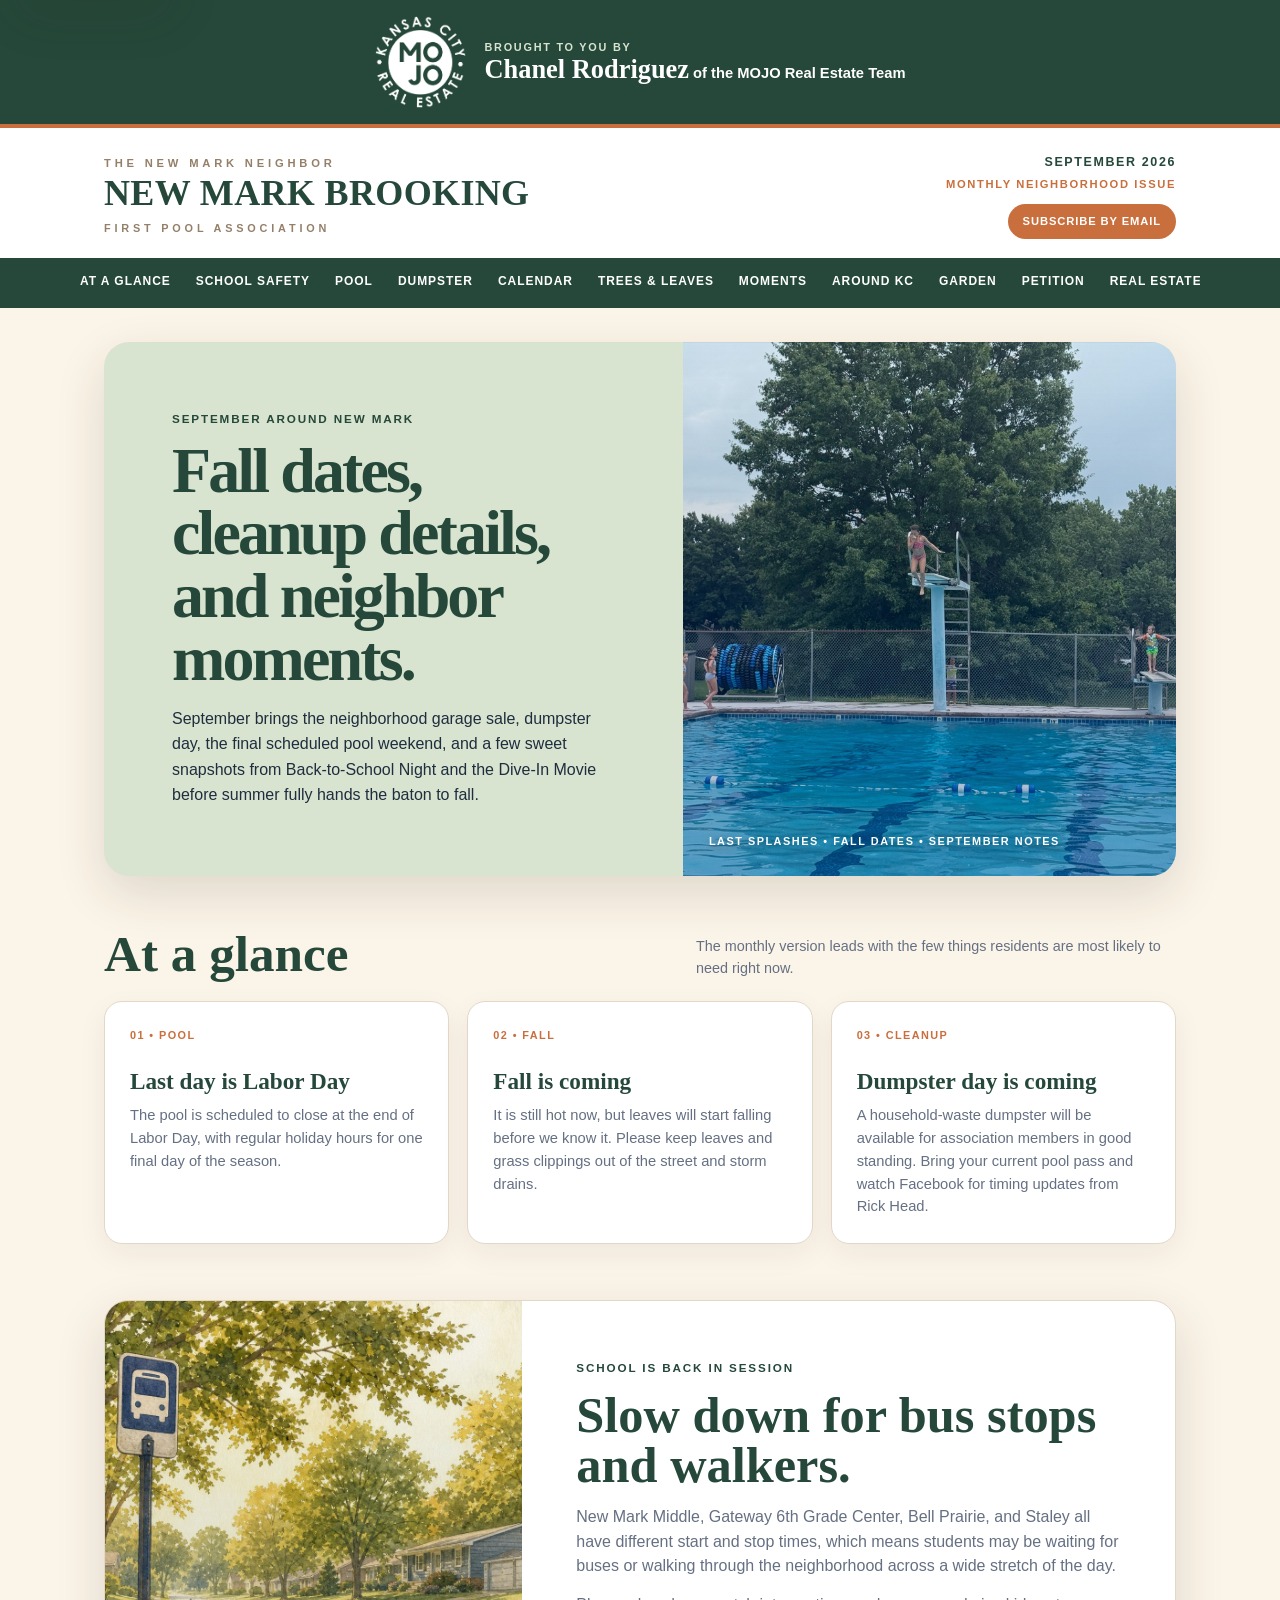
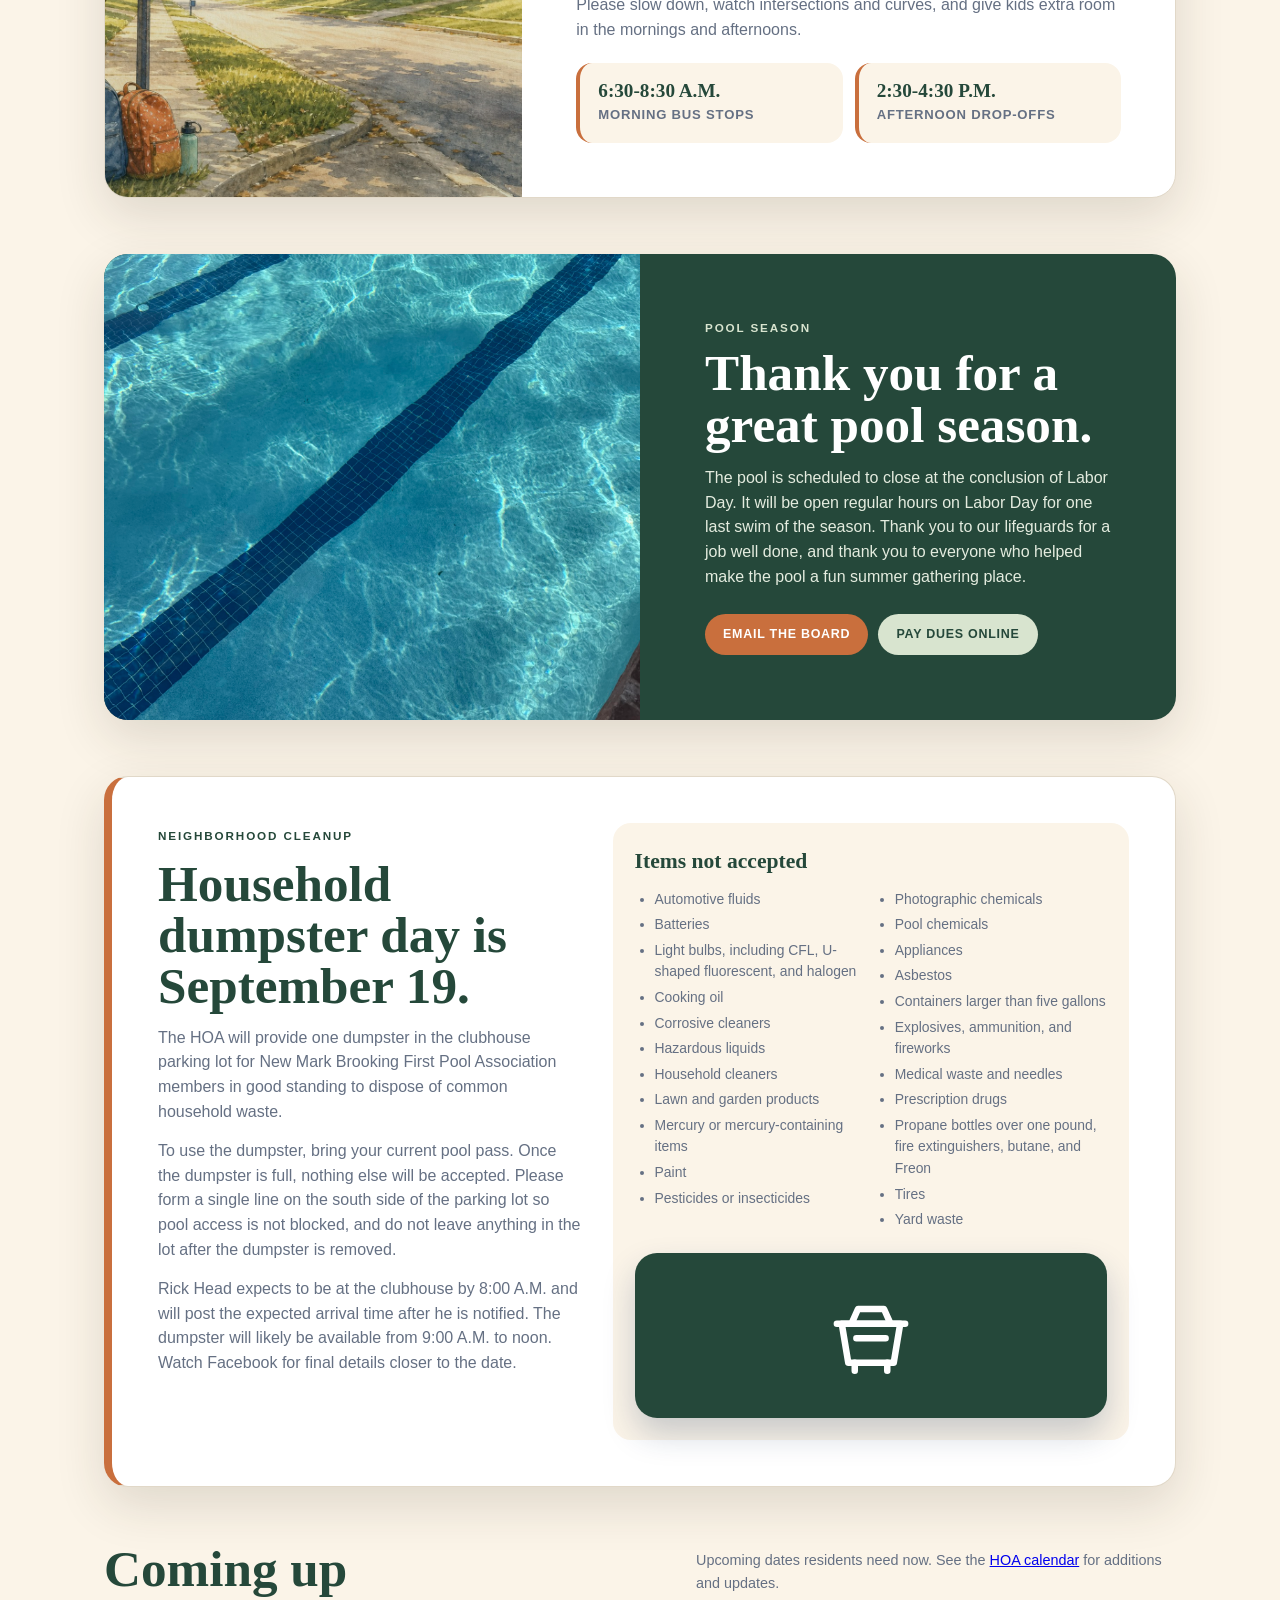
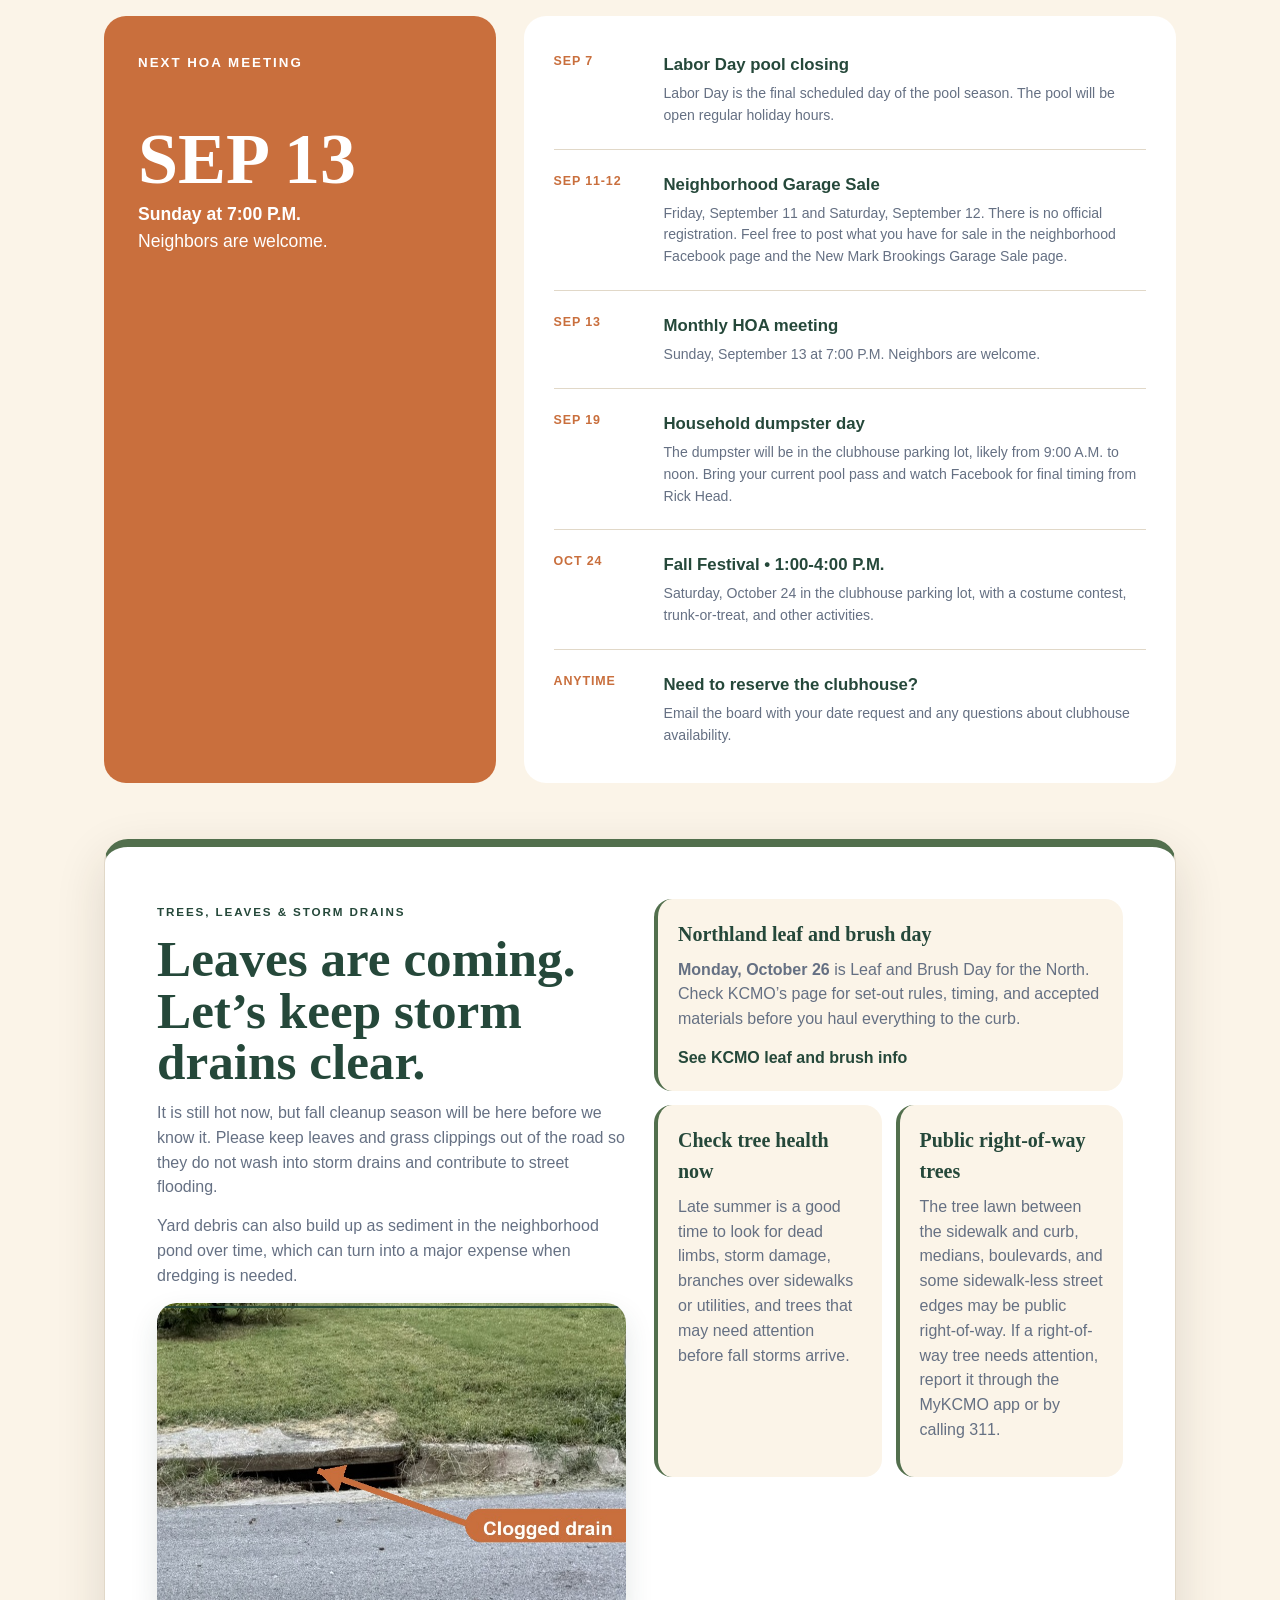
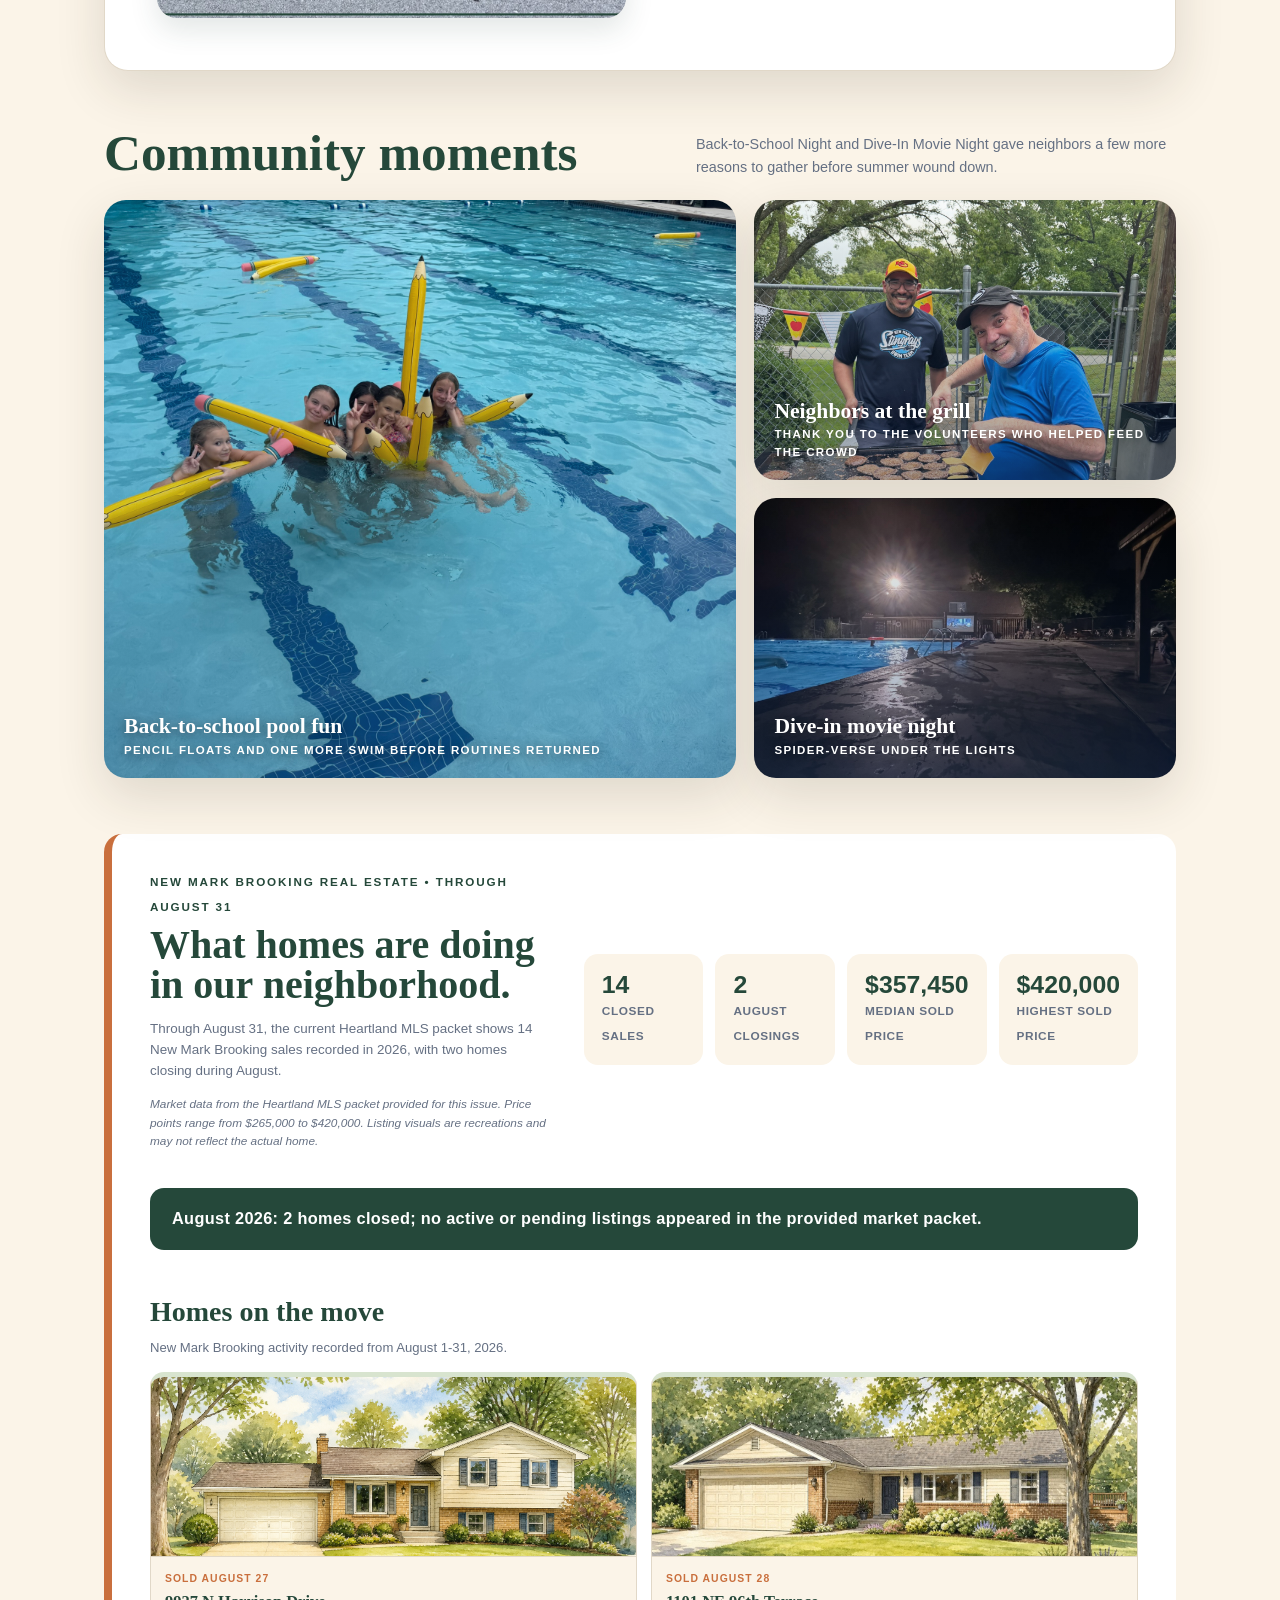
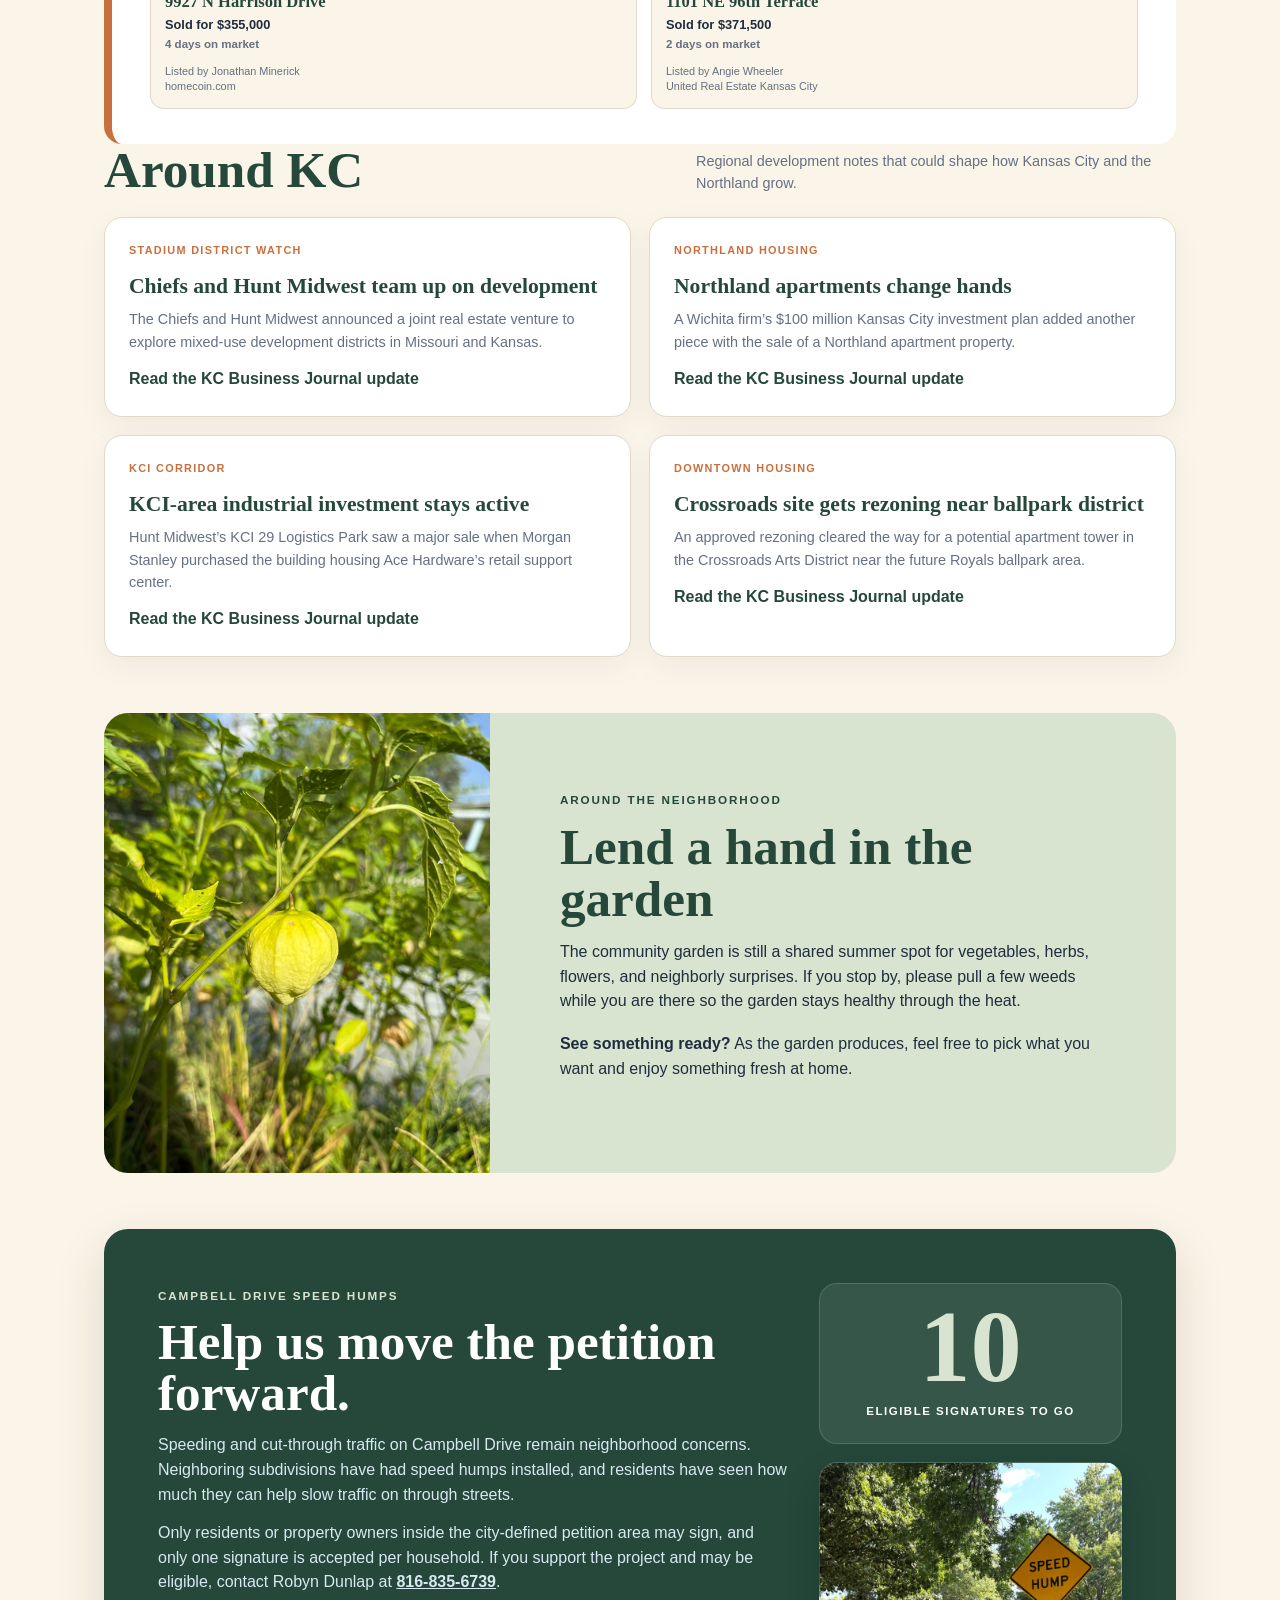
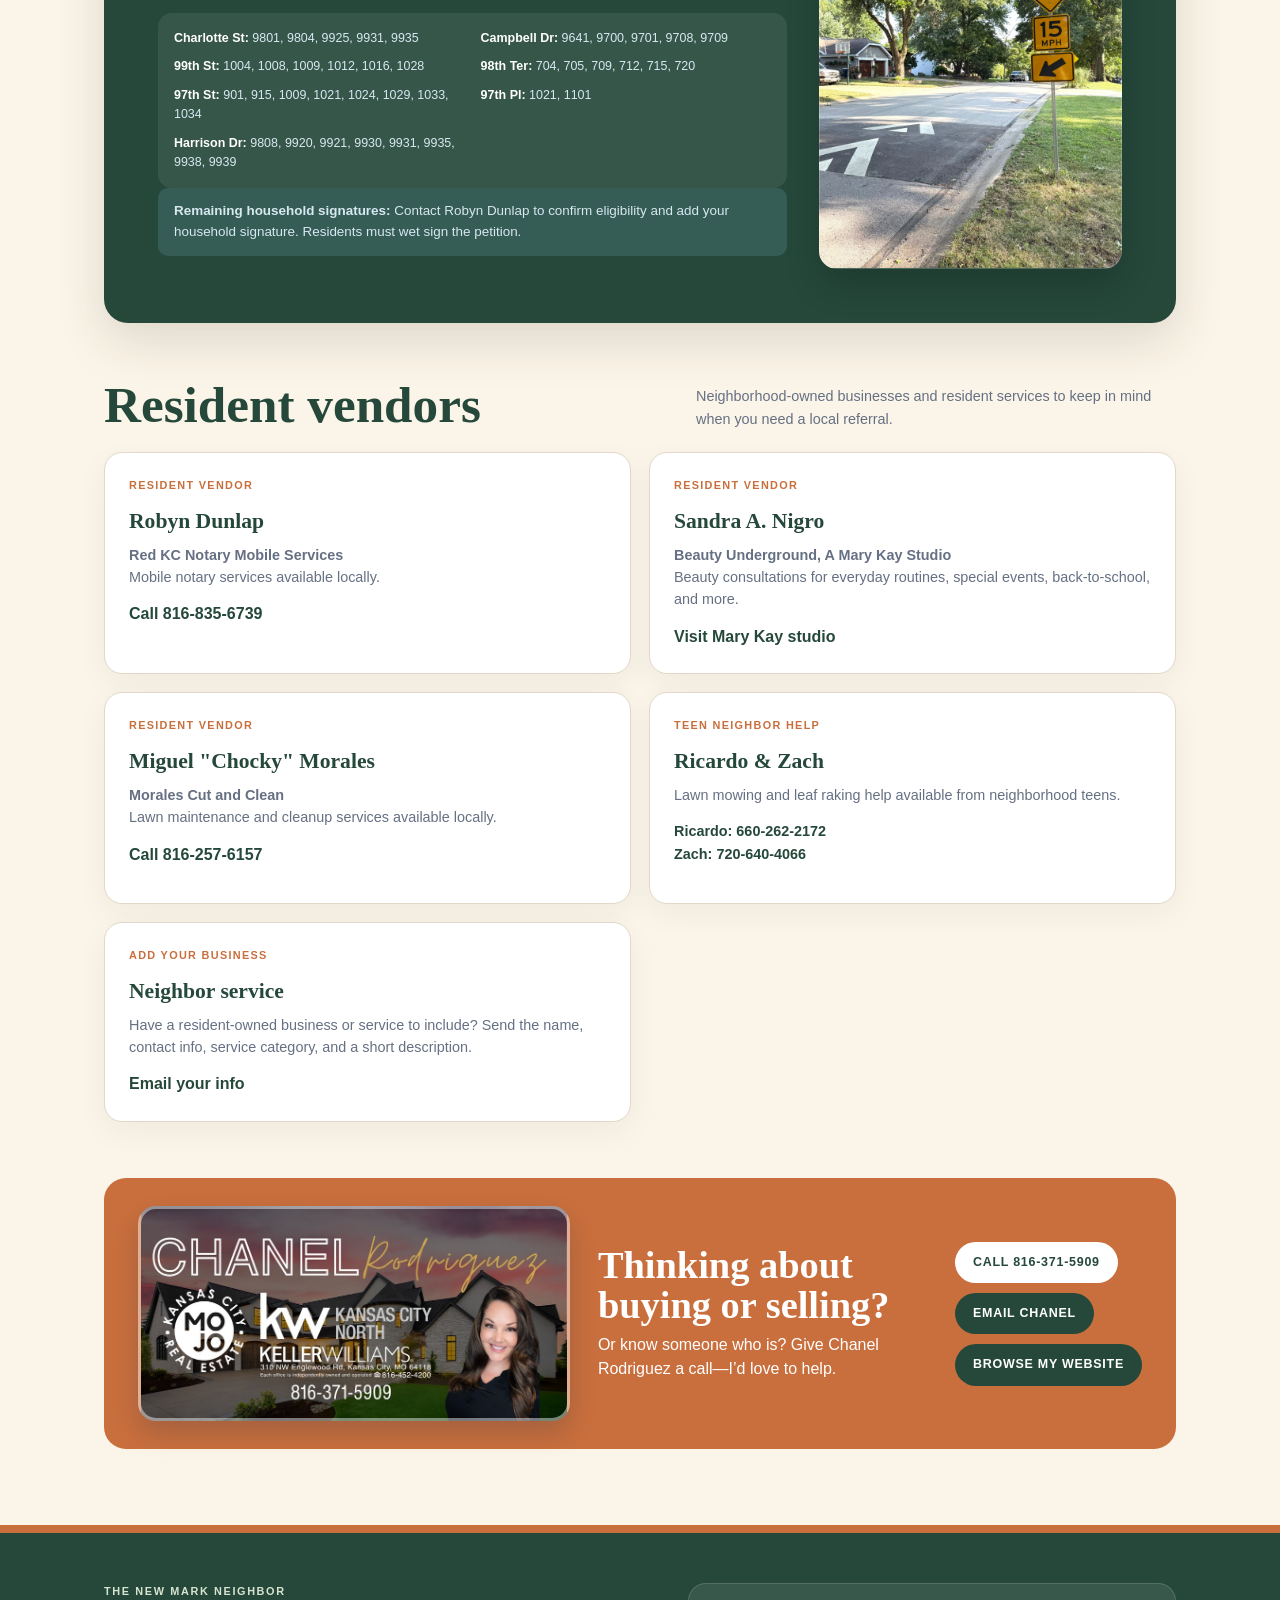
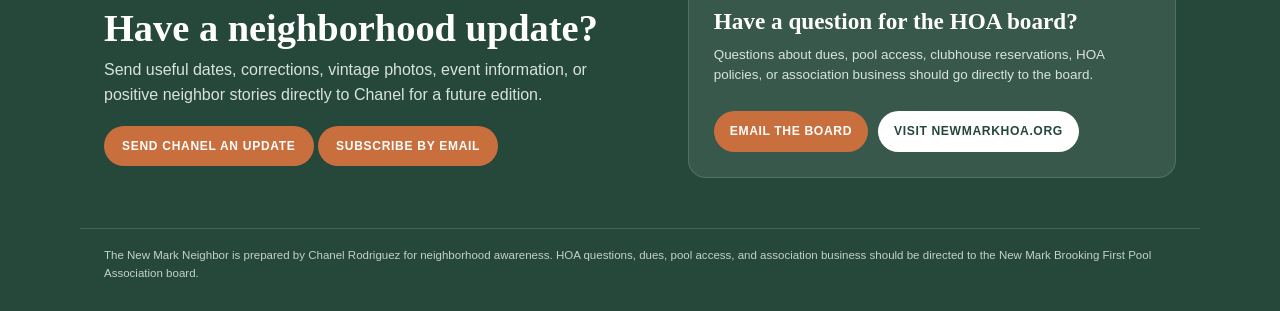
==== commit 2afdcdad: "Publish September 2026 issue" ====
--- a/index.html
+++ b/index.html
@@ -5,19 +5,19 @@
 <meta name="viewport" content="width=device-width,initial-scale=1">
 <meta name="description" content="The New Mark Neighbor is a monthly New Mark Brooking neighborhood issue with HOA dates, pool reminders, local updates, resident notes, and neighborhood real estate context from Chanel Rodriguez.">
 <meta name="theme-color" content="#18345f">
-<meta property="og:title" content="The New Mark Neighbor — August 2026">
+<meta property="og:title" content="The New Mark Neighbor — September 2026">
 <meta property="og:description" content="A monthly New Mark Brooking neighborhood update with pool notes, HOA dates, local happenings, garden news, traffic updates, and real estate context.">
 <meta property="og:type" content="website">
 <meta property="og:url" content="https://thenewmarkneighbor.vercel.app/">
-<meta property="og:image" content="https://thenewmarkneighbor.vercel.app/august-bus-stop-watercolor.jpg">
+<meta property="og:image" content="https://thenewmarkneighbor.vercel.app/september-diving-board.jpg">
 <meta name="twitter:card" content="summary_large_image">
 <link rel="canonical" href="https://thenewmarkneighbor.vercel.app/">
-<title>The New Mark Neighbor — August 2026</title>
+<title>The New Mark Neighbor — September 2026</title>
 <script type="application/ld+json">
-{"@context":"https://schema.org","@type":"NewsArticle","headline":"The New Mark Neighbor — August 2026","description":"Monthly New Mark Brooking neighborhood issue with HOA dates, pool reminders, local updates, resident notes, and real estate context.","author":{"@type":"Person","name":"Chanel Rodriguez"},"publisher":{"@type":"Organization","name":"MOJO Real Estate Team"},"datePublished":"2026-08-03","dateModified":"2026-08-03","url":"https://thenewmarkneighbor.vercel.app/"}
+{"@context":"https://schema.org","@type":"NewsArticle","headline":"The New Mark Neighbor — September 2026","description":"Monthly New Mark Brooking neighborhood issue with HOA dates, pool reminders, local updates, resident notes, and real estate context.","author":{"@type":"Person","name":"Chanel Rodriguez"},"publisher":{"@type":"Organization","name":"MOJO Real Estate Team"},"datePublished":"2026-09-01","dateModified":"2026-09-01","url":"https://thenewmarkneighbor.vercel.app/"}
 </script>
 <style>
-:root{--navy:#18345f;--sky:#c7d8c6;--coral:#c96f3d;--cream:#fbf4e8;--ink:#1f2d3f;--muted:#657083;--green:#526f4d;--white:#fff;--line:#e1d8c8;--shadow:0 18px 50px rgba(51,42,26,.14)}
+:root{--navy:#25483a;--sky:#d8e4cf;--coral:#c96f3d;--cream:#fbf4e8;--ink:#1f2d3f;--muted:#657083;--green:#526f4d;--white:#fff;--line:#e1d8c8;--shadow:0 18px 50px rgba(51,42,26,.14)}
 *{box-sizing:border-box}html{scroll-behavior:smooth;scroll-padding-top:72px}body{margin:0;color:var(--ink);background:var(--cream);font-family:Arial,Helvetica,sans-serif;line-height:1.55}.skip-link{position:absolute;left:12px;top:-48px;z-index:20;background:#fff;color:var(--navy);padding:10px 14px;border-radius:999px;font-weight:900;text-decoration:none;box-shadow:var(--shadow)}.skip-link:focus{top:12px}a:focus-visible{outline:3px solid var(--coral);outline-offset:4px;border-radius:6px}.preview{background:#fff0cf;color:#4c3500;text-align:center;padding:10px 18px;font-size:.82rem;font-weight:800;letter-spacing:.03em;border-bottom:1px solid #e1be78}.masthead{background:var(--white)}.masthead-inner{max-width:1120px;margin:auto;padding:25px 24px 19px;display:flex;align-items:center;justify-content:space-between;gap:24px}.brand small{display:block;color:#947f69;font-size:.7rem;font-weight:800;letter-spacing:.34em;text-transform:uppercase;margin-bottom:3px}.brand strong{display:block;color:var(--navy);font-family:Georgia,serif;font-size:clamp(1.45rem,4vw,2.25rem);line-height:1.05;letter-spacing:.01em}.brand span{display:block;color:#947f69;font-size:.68rem;font-weight:800;letter-spacing:.35em;text-transform:uppercase;margin-top:7px}.issue{text-align:right;color:var(--navy);font-size:.78rem;font-weight:800;text-transform:uppercase;letter-spacing:.13em}.issue b{display:block;color:var(--coral);font-size:.7rem;margin-top:4px}.nav{background:var(--navy);color:white;position:sticky;top:0;z-index:10}.nav-inner{max-width:1120px;margin:auto;padding:0 24px;display:flex;gap:25px;overflow:auto;scroll-snap-type:x proximity}.nav a{color:white;text-decoration:none;font-size:.75rem;font-weight:800;text-transform:uppercase;letter-spacing:.08em;white-space:nowrap;padding:14px 0;border-bottom:3px solid transparent;scroll-snap-align:start}.nav a:hover{border-color:var(--coral)}.hero{max-width:1120px;margin:34px auto 0;padding:0 24px}.hero-card{min-height:480px;border-radius:25px;overflow:hidden;display:grid;grid-template-columns:1.08fr .92fr;background:var(--sky);box-shadow:var(--shadow)}.hero-copy{padding:clamp(34px,6vw,68px);display:flex;flex-direction:column;justify-content:center}.eyebrow{color:var(--navy);font-size:.73rem;font-weight:900;text-transform:uppercase;letter-spacing:.16em}.hero h1{margin:12px 0 15px;color:var(--navy);font-family:Georgia,serif;font-size:clamp(2.6rem,6vw,5.3rem);line-height:.94;letter-spacing:-.045em;max-width:690px}.hero p{font-size:1.06rem;max-width:610px;margin:0}.hero-image{background:linear-gradient(180deg,rgba(24,52,95,.03),rgba(24,52,95,.24)),url('august-bus-stop-watercolor.jpg') center/cover no-repeat;position:relative}.hero-image:after{content:'BACK TO SCHOOL • BUS STOPS • SLOW DOWN';position:absolute;bottom:26px;left:26px;right:26px;color:#fff;font-size:.68rem;font-weight:900;letter-spacing:.14em;text-shadow:0 2px 12px rgba(0,0,0,.4)}main{max-width:1120px;margin:auto;padding:52px 24px 76px}.section-head{display:flex;align-items:end;justify-content:space-between;gap:20px;margin-bottom:22px}.section-head h2{margin:0;color:var(--navy);font-family:Georgia,serif;font-size:clamp(2rem,4vw,3.2rem);line-height:1}.section-head p{margin:0;max-width:480px;color:var(--muted);font-size:.9rem}.glance{display:grid;grid-template-columns:repeat(3,1fr);gap:18px;margin-bottom:56px}.card{background:#fff;border:1px solid var(--line);border-radius:18px;padding:25px;box-shadow:0 10px 30px rgba(51,42,26,.06)}.card .num{display:block;color:var(--coral);font-size:.68rem;font-weight:900;letter-spacing:.13em;margin-bottom:25px}.card h3{color:var(--navy);font-family:Georgia,serif;font-size:1.45rem;line-height:1.08;margin:0 0 10px}.card p{margin:0;color:var(--muted);font-size:.92rem}.feature{display:grid;grid-template-columns:1fr 1fr;border-radius:24px;overflow:hidden;background:var(--navy);color:#fff;box-shadow:var(--shadow);margin-bottom:56px}.feature-image{min-height:430px;background:url('august-pool-photo.jpg') center/cover no-repeat}.feature-copy{padding:clamp(35px,6vw,65px);display:flex;flex-direction:column;justify-content:center}.feature .eyebrow{color:var(--sky)}.feature h2{font-family:Georgia,serif;font-size:clamp(2.2rem,4vw,3.65rem);line-height:1;margin:10px 0 16px}.feature p{color:#e4ecdf;margin:0 0 24px}.pill{display:inline-block;align-self:flex-start;background:var(--coral);color:#fff;text-decoration:none;border-radius:999px;padding:11px 18px;font-size:.78rem;font-weight:900;letter-spacing:.06em;text-transform:uppercase}.calendar{display:grid;grid-template-columns:.75fr 1.25fr;gap:28px;margin-bottom:56px}.date-panel{background:var(--coral);color:#fff;border-radius:22px;padding:34px}.date-panel small{font-weight:900;letter-spacing:.15em;text-transform:uppercase}.date-panel strong{display:block;font-family:Georgia,serif;font-size:4.5rem;line-height:.95;margin:50px 0 8px}.date-panel p{margin:0}.events{background:#fff;border-radius:22px;padding:14px 30px}.event{display:grid;grid-template-columns:92px 1fr;gap:18px;padding:22px 0;border-bottom:1px solid var(--line)}.event:last-child{border:0}.event time{color:var(--coral);font-weight:900;font-size:.78rem;text-transform:uppercase;letter-spacing:.07em}.event h3{margin:0 0 5px;color:var(--navy);font-size:1.05rem}.event p{margin:0;color:var(--muted);font-size:.88rem}.garden{display:grid;grid-template-columns:.72fr 1.28fr;gap:0;background:var(--sky);border-radius:24px;overflow:hidden;margin-bottom:56px}.garden-image{min-height:460px;background:url('august-garden-tomatillo.jpg') center/cover no-repeat}.garden-copy{padding:clamp(35px,6vw,70px);align-self:center}.garden h2{font-family:Georgia,serif;color:var(--navy);font-size:clamp(2.2rem,4vw,3.5rem);line-height:1;margin:10px 0 16px}.garden p{margin:0 0 18px}.market{background:#fff;border-left:8px solid var(--coral);border-radius:18px;padding:35px 38px;display:grid;grid-template-columns:1fr 1.4fr;gap:38px;align-items:center}.market h2{color:var(--navy);font-family:Georgia,serif;font-size:2.5rem;line-height:1;margin:7px 0 12px}.market-note{color:var(--muted);font-size:.84rem}.stats{display:grid;grid-template-columns:repeat(4,1fr);gap:12px}.stat{background:var(--cream);border-radius:14px;padding:18px}.stat b{display:block;color:var(--navy);font-size:clamp(1.18rem,2vw,1.55rem);line-height:1.05}.stat span{font-size:.74rem;color:var(--muted);text-transform:uppercase;font-weight:800;letter-spacing:.05em}footer{background:var(--navy);color:#fff}.footer-inner{max-width:1120px;margin:auto;padding:50px 24px;display:grid;grid-template-columns:1.4fr 1fr;gap:50px}.footer-inner h2{font-family:Georgia,serif;font-size:2rem;margin:0 0 10px}.footer-inner p{color:#d9e3dd;margin:0}.contact{display:grid;gap:8px;align-content:center}.contact a{color:#fff;text-decoration:none;font-weight:800}.fineprint{max-width:1120px;margin:auto;padding:18px 24px 28px;border-top:1px solid rgba(255,255,255,.15);color:#c4d0cc;font-size:.72rem}.coral-line{height:8px;background:var(--coral)}
 @media(max-width:780px){.issue{display:none}.hero-card,.feature,.calendar,.garden,.market,.footer-inner{grid-template-columns:1fr}.hero-image{min-height:260px;order:-1}.hero-copy{padding:34px 28px}.glance{grid-template-columns:1fr}.feature-image{min-height:300px}.calendar{gap:16px}.date-panel strong{margin-top:20px}.market{padding:28px}.stats{grid-template-columns:1fr}.garden-image{min-height:330px}.nav-inner{gap:18px}.section-head{display:block}.section-head p{margin-top:10px}}
 @media print{.preview,.nav{display:none}body{background:#fff}.hero-card,.card,.feature{box-shadow:none}}
@@ -30,14 +30,14 @@
 .market-highlight strong{display:block;color:var(--navy);font-family:Georgia,serif;font-size:1.25rem;margin-bottom:5px}
 .market-highlight p{margin:0;color:#3f4c5f;font-size:.9rem}
 .market-monthly{grid-column:1/-1;margin:0;background:var(--navy);color:#fff;border-radius:14px;padding:18px 22px;font-size:1.02rem;font-weight:900;letter-spacing:.02em}
-.hero-image{background-image:linear-gradient(180deg,rgba(9,38,108,.03),rgba(9,38,108,.38)),url('august-bus-stop-watercolor.jpg');background-position:center 52%;background-size:cover}
-.hero-image:after{content:'BACK TO SCHOOL • SLOW DOWN • WATCH FOR KIDS'}
+.hero-image{background-image:linear-gradient(180deg,rgba(9,38,108,.03),rgba(9,38,108,.34)),url('september-diving-board.jpg');background-position:center 45%;background-size:cover}
+.hero-image:after{content:'LAST SPLASHES • FALL DATES • SEPTEMBER NOTES'}
 .hero.solstice h1{font-size:clamp(2.55rem,5vw,4.35rem);line-height:.98}
 .hero.solstice p{font-size:1rem;line-height:1.6}
 .market-gallery{grid-column:1/-1}
 .market-gallery h3{margin:2px 0 5px;color:var(--navy);font-family:Georgia,serif;font-size:1.75rem}
 .market-gallery-intro{margin:0 0 14px;color:var(--muted);font-size:.82rem}.source-note{margin:14px 0 0;color:var(--muted);font-size:.74rem;font-style:italic}
-.listing-grid{display:grid;grid-template-columns:repeat(3,1fr);gap:14px}
+.listing-grid{display:grid;grid-template-columns:repeat(auto-fit,minmax(240px,1fr));gap:14px}
 .listing-card{overflow:hidden;background:var(--cream);border:1px solid var(--line);border-top:5px solid var(--sky);border-radius:14px}
 .listing-card img{display:block;width:100%;height:130px;object-fit:cover}
 .listing-art{height:180px;background-repeat:no-repeat;background-size:cover;background-position:center;border-bottom:1px solid var(--line)}
@@ -45,6 +45,7 @@
 .art-10003{background-image:url('july-10003-charlotte-watercolor.jpg')}
 .art-1115{background-image:url('july-1115-96th-watercolor.jpg')}
 .art-1101{background-image:url('july-1101-96th-watercolor.jpg')}
+.art-9927{background-image:url('september-9927-harrison-watercolor.png')}
 .listing-copy{padding:14px}
 .listing-status{display:block;color:var(--coral);font-size:.65rem;font-weight:900;letter-spacing:.1em;text-transform:uppercase;margin-bottom:5px}
 .listing-copy h4{margin:0 0 3px;color:var(--navy);font-family:Georgia,serif;font-size:1.03rem;line-height:1.15}
@@ -93,8 +94,8 @@
 .date-panel p{font-size:1.1rem}
 .sponsor-bar{background:var(--navy);color:#fff;display:flex;align-items:center;justify-content:center;gap:18px;padding:16px 22px;border-bottom:4px solid var(--coral);box-shadow:0 8px 24px rgba(7,28,66,.12);text-align:left}.sponsor-logo{width:92px;height:92px;object-fit:contain}.sponsor-bar small{display:block;color:var(--sky);font-size:.68rem;font-weight:900;letter-spacing:.16em;text-transform:uppercase}.sponsor-bar strong{display:inline;color:#fff;font-family:Georgia,serif;font-size:1.65rem;line-height:1}.sponsor-bar span{color:#fff;font-size:.92rem;font-weight:800}
 
-.local-roundup,.resident-vendors,.nostalgia,.school-app,.pond-spotlight{margin-bottom:56px}
-.roundup-grid,.vendor-grid{display:grid;grid-template-columns:repeat(3,1fr);gap:18px}.vendor-grid{grid-template-columns:repeat(2,1fr)}
+.local-roundup,.resident-vendors,.dumpster,.community-moments,.tree-health,.school-safety{margin-bottom:56px}
+.roundup-grid{display:grid;grid-template-columns:repeat(2,1fr);gap:18px}.vendor-grid{display:grid;grid-template-columns:repeat(2,1fr);gap:18px}
 .roundup-card,.vendor-card{background:#fff;border:1px solid var(--line);border-radius:18px;padding:24px;box-shadow:0 10px 30px rgba(8,35,73,.05)}
 .roundup-card .tag,.vendor-card .tag{display:block;color:var(--coral);font-size:.68rem;font-weight:900;letter-spacing:.12em;text-transform:uppercase;margin-bottom:16px}
 .roundup-card h3,.vendor-card h3{color:var(--navy);font-family:Georgia,serif;font-size:1.35rem;line-height:1.1;margin:0 0 10px}
@@ -102,89 +103,105 @@
 .roundup-card a,.vendor-card a{color:var(--navy);font-weight:900;text-decoration:none}
 .board-actions{display:flex;flex-wrap:wrap;gap:10px;margin-top:18px}
 .board-box a.board-button{display:inline-block;background:var(--coral);color:#fff;border-radius:999px;padding:11px 16px;font-size:.76rem;font-weight:900;letter-spacing:.05em;text-transform:uppercase}
-.nostalgia-card{display:grid;grid-template-columns:.82fr 1.18fr;gap:0;background:#fff;border:1px solid var(--line);border-radius:24px;overflow:hidden;box-shadow:var(--shadow)}
-.nostalgia-image{min-height:620px;background:#e8dfcd url('new-mark-1970s-master-development-poster-flat.jpg') center/contain no-repeat}
-.nostalgia-copy{padding:clamp(34px,6vw,60px);align-self:center}
-.nostalgia-copy h2{font-family:Georgia,serif;color:var(--navy);font-size:clamp(2.2rem,4vw,3.4rem);line-height:1;margin:10px 0 16px}
-.nostalgia-copy p{margin:0 0 16px;color:var(--muted)}
-.nostalgia-caption{font-size:.76rem;color:var(--muted);font-style:italic}
-.pond-card{display:grid;grid-template-columns:1.2fr .8fr;gap:0;background:#fff;border:1px solid var(--line);border-radius:24px;overflow:hidden;box-shadow:var(--shadow)}
-.pond-image{min-height:430px;background:#e8dfcd url('charles-meador-pond.jpg') center/cover no-repeat}
-.pond-copy{padding:clamp(30px,5vw,52px);align-self:center}
-.pond-copy h2{font-family:Georgia,serif;color:var(--navy);font-size:clamp(2rem,4vw,3rem);line-height:1;margin:10px 0 14px}
-.pond-copy p{margin:0 0 14px;color:var(--muted)}
-.photo-credit{font-size:.76rem;color:var(--muted);font-style:italic}
-.school-app-card{background:var(--navy);color:#fff;border-radius:24px;padding:clamp(30px,5vw,54px);box-shadow:var(--shadow);display:grid;grid-template-columns:.8fr 1.2fr;gap:36px;align-items:center}
-.school-app-card h2{font-family:Georgia,serif;font-size:clamp(2.1rem,4vw,3.4rem);line-height:1;margin:10px 0 14px}
-.school-app-card p{color:#e4ecdf;margin:0 0 14px}
-.school-app-card a{color:#fff;font-weight:900}
-.school-app-card .eyebrow{color:var(--sky)}
-.school-app-note{background:rgba(255,255,255,.1);border:1px solid rgba(255,255,255,.16);border-radius:18px;padding:24px}
-.school-app-brand{display:flex;align-items:center;gap:13px;margin-bottom:18px}
-.parentsquare-logo{width:58px;height:58px;object-fit:contain;background:#fff;border-radius:16px;padding:8px;box-shadow:0 10px 24px rgba(0,0,0,.12)}
-.school-app-brand strong{font-size:1.05rem;letter-spacing:.02em}
-.school-app-note h3{margin:0 0 8px;font-family:Georgia,serif;font-size:1.45rem}
-.school-app-note a{color:#fff;font-weight:900}
+.moments-grid{display:grid;grid-template-columns:1.2fr .8fr;gap:18px}
+.moment-card{position:relative;min-height:280px;border-radius:22px;overflow:hidden;background:#dbe8e7 center/cover no-repeat;box-shadow:var(--shadow)}
+.moment-card.large{min-height:420px;background-image:linear-gradient(180deg,rgba(24,52,95,.02),rgba(24,52,95,.32)),url('september-back-to-school-pool.jpg')}
+.moment-card.grill{background-image:linear-gradient(180deg,rgba(24,52,95,.02),rgba(24,52,95,.38)),url('september-grill-volunteers.jpg');background-position:center 24%}
+.moment-card.movie{background-image:linear-gradient(180deg,rgba(24,52,95,.02),rgba(24,52,95,.48)),url('september-dive-in-movie.jpg')}
+.moment-stack{display:grid;gap:18px}
+.moment-caption{position:absolute;left:20px;right:20px;bottom:18px;color:#fff;text-shadow:0 2px 12px rgba(0,0,0,.55)}
+.moment-caption strong{display:block;font-family:Georgia,serif;font-size:1.35rem;line-height:1.05}
+.moment-caption span{display:block;margin-top:4px;font-size:.72rem;font-weight:900;letter-spacing:.12em;text-transform:uppercase}
+.school-safety-card{display:grid;grid-template-columns:.78fr 1.22fr;gap:0;background:#fff;border:1px solid var(--line);border-radius:24px;overflow:hidden;box-shadow:var(--shadow)}
+.school-safety-image{min-height:380px;background:linear-gradient(180deg,rgba(37,72,58,.02),rgba(37,72,58,.2)),url('august-bus-stop-watercolor.jpg') center/cover no-repeat}
+.school-safety-copy{padding:clamp(30px,5vw,54px);align-self:center}
+.school-safety-copy h2{font-family:Georgia,serif;color:var(--navy);font-size:clamp(2rem,4vw,3.15rem);line-height:1;margin:10px 0 14px}
+.school-safety-copy p{margin:0 0 14px;color:var(--muted)}
+.school-safety-times{display:grid;grid-template-columns:repeat(2,1fr);gap:12px;margin-top:20px}
+.school-safety-times div{background:var(--cream);border-radius:16px;padding:18px;border-left:4px solid var(--coral)}
+.school-safety-times strong{display:block;color:var(--navy);font-family:Georgia,serif;font-size:1.2rem;line-height:1}
+.school-safety-times span{display:block;margin-top:5px;color:var(--muted);font-size:.82rem;font-weight:800;text-transform:uppercase;letter-spacing:.06em}
+.tree-card{background:#fff;border:1px solid var(--line);border-radius:24px;padding:clamp(30px,5vw,52px);box-shadow:var(--shadow);display:grid;grid-template-columns:1fr 1fr;gap:28px;align-items:stretch;border-top:8px solid var(--green)}
+.tree-card h2{font-family:Georgia,serif;color:var(--navy);font-size:clamp(2rem,4vw,3.25rem);line-height:1;margin:10px 0 14px}
+.tree-card p{margin:0 0 14px;color:var(--muted)}
+.drain-photo{min-height:315px;border-radius:20px;overflow:hidden;background:url('september-storm-drain-crop.jpg') center/cover no-repeat;box-shadow:0 12px 28px rgba(37,72,58,.13);margin-bottom:0}
+.tree-details{display:grid;gap:14px}
+.tree-details.compact{grid-template-columns:1fr 1fr;align-content:start}
+.tree-details.compact .tree-note:first-child{grid-column:1/-1}
+.tree-note{background:var(--cream);border-radius:18px;padding:20px;border-left:4px solid var(--green)}
+.tree-note h3{margin:0 0 8px;color:var(--navy);font-family:Georgia,serif;font-size:1.25rem}
+.tree-note ul{margin:0;padding-left:20px;color:var(--muted);font-size:.9rem}
+.tree-note a{color:var(--navy);font-weight:900;text-decoration:none}
+.dumpster-card{background:#fff;border:1px solid var(--line);border-radius:24px;padding:clamp(28px,5vw,46px);box-shadow:var(--shadow);display:grid;grid-template-columns:.9fr 1.1fr;gap:32px;align-items:start;border-left:8px solid var(--coral)}
+.dumpster-intro{display:block}
+.dumpster-icon{width:88px;height:88px;border-radius:22px;background:var(--navy);display:grid;place-items:center;color:#fff;box-shadow:0 16px 32px rgba(24,52,95,.22)}
+.dumpster-rules .dumpster-icon{width:100%;height:165px;margin-top:22px}
+.dumpster-icon svg{width:58px;height:58px}.dumpster-rules .dumpster-icon svg{width:104px;height:104px}
+.dumpster-card h2{font-family:Georgia,serif;color:var(--navy);font-size:clamp(2rem,4vw,3.2rem);line-height:1;margin:10px 0 14px}
+.dumpster-card p{margin:0 0 14px;color:var(--muted)}
+.dumpster-rules{background:var(--cream);border-radius:18px;padding:22px}
+.dumpster-rules h3{margin:0 0 10px;color:var(--navy);font-family:Georgia,serif;font-size:1.35rem}
+.dumpster-rules ul{margin:0;padding-left:20px;color:var(--muted);columns:2;column-gap:28px;font-size:.87rem}
+.dumpster-rules li{break-inside:avoid;margin-bottom:4px}
 .board-box a.board-button.secondary{background:#fff;color:var(--navy)}
 @media(max-width:900px){.footer-inner.footer-profile{grid-template-columns:1fr}.real-estate-cta{grid-template-columns:1fr}.cta-actions{flex-direction:row;flex-wrap:wrap}.cta-photo{min-height:240px}.traffic-streets{grid-template-columns:1fr}}
-@media(max-width:780px){.traffic-update,.nostalgia-card,.school-app-card,.pond-card{grid-template-columns:1fr}.traffic-count{padding:22px}.real-estate-cta{grid-template-columns:1fr}.real-estate-cta .pill{margin-top:0}.cta-photo{min-height:210px}.footer-inner.footer-profile{grid-template-columns:1fr}.roundup-grid,.vendor-grid{grid-template-columns:1fr}.nostalgia-image{min-height:380px}.pond-image{min-height:320px}.sponsor-bar{justify-content:flex-start;padding:12px 18px;gap:12px}.sponsor-logo{width:70px;height:70px;flex:0 0 70px}.sponsor-bar small{font-size:.58rem;letter-spacing:.13em}.sponsor-bar strong{font-size:clamp(1.1rem,7vw,1.55rem)}.sponsor-bar span{display:block;font-size:.8rem}.masthead-inner{padding:22px 24px 17px}.brand small{letter-spacing:.25em}.brand span{letter-spacing:.22em}.nav:after{display:none}.nav-inner{padding-right:24px}.date-panel strong{font-size:4rem}.event{grid-template-columns:74px 1fr}.events{padding:10px 22px}.market h2{font-size:2.1rem}.market-monthly{font-size:1rem}.hero{margin-top:28px}.hero-card{min-height:0}.hero-image{min-height:310px}.hero-copy{padding:32px 28px 38px}.hero.solstice h1{font-size:clamp(2.45rem,12vw,3.4rem)}}
+@media(max-width:780px){.traffic-update,.dumpster-card,.moments-grid,.tree-card,.school-safety-card,.tree-details.compact{grid-template-columns:1fr}.dumpster-rules ul{columns:1}.traffic-count{padding:22px}.real-estate-cta{grid-template-columns:1fr}.real-estate-cta .pill{margin-top:0}.cta-photo{min-height:210px}.footer-inner.footer-profile{grid-template-columns:1fr}.roundup-grid,.vendor-grid{grid-template-columns:1fr}.school-safety-times{grid-template-columns:1fr}.school-safety-image{min-height:300px}.drain-photo{min-height:250px}.sponsor-bar{justify-content:flex-start;padding:12px 18px;gap:12px}.sponsor-logo{width:70px;height:70px;flex:0 0 70px}.sponsor-bar small{font-size:.58rem;letter-spacing:.13em}.sponsor-bar strong{font-size:clamp(1.1rem,7vw,1.55rem)}.sponsor-bar span{display:block;font-size:.8rem}.masthead-inner{padding:22px 24px 17px}.brand small{letter-spacing:.25em}.brand span{letter-spacing:.22em}.nav:after{display:none}.nav-inner{padding-right:24px}.date-panel strong{font-size:4rem}.event{grid-template-columns:74px 1fr}.events{padding:10px 22px}.market h2{font-size:2.1rem}.market-monthly{font-size:1rem}.hero{margin-top:28px}.hero-card{min-height:0}.hero-image{min-height:310px}.hero-copy{padding:32px 28px 38px}.hero.solstice h1{font-size:clamp(2.45rem,12vw,3.4rem)}}
 @media(max-width:560px){.listing-grid{grid-template-columns:1fr}.listing-card img{height:190px}main{padding-left:18px;padding-right:18px}.hero{padding:0 18px}.card,.roundup-card,.vendor-card{padding:22px}.feature-copy,.garden-copy{padding:32px 26px}.feature-image{min-height:315px;background-position:center}.traffic-update{padding:30px 24px}.traffic-count b{font-size:5.5rem}.cta-actions{flex-direction:column}.cta-actions .pill{width:100%;text-align:center}.footer-inner{padding-left:18px;padding-right:18px}.board-box{padding:22px}.fineprint{padding-left:18px;padding-right:18px}}
 </style>
 </head>
 <body>
 <a class="skip-link" href="#main-content">Skip to newsletter</a>
 <div class="sponsor-bar"><img class="sponsor-logo" src="mojo-white-logo-prepped.png" alt="MOJO Kansas City Real Estate logo"><div><small>Brought to you by</small><strong>Chanel Rodriguez</strong><span> of the MOJO Real Estate Team</span></div></div>
-<header class="masthead"><div class="masthead-inner"><div class="brand"><small>The New Mark Neighbor</small><strong>NEW MARK BROOKING</strong><span>First Pool Association</span></div><div class="issue">August 2026<b>Monthly Neighborhood Issue</b><a class="header-subscribe" href="https://newmarkneighbor.beehiiv.com" target="_blank" rel="noopener">Subscribe by email</a></div></div></header>
-<nav class="nav" aria-label="Issue sections"><div class="nav-inner"><a href="#glance">At a glance</a><a href="#pool">Pool</a><a href="#calendar">Calendar</a><a href="#parentsquare">ParentSquare</a><a href="#nostalgia">Nostalgia</a><a href="#around-kc">Around KC</a><a href="#garden">Garden</a><a href="#traffic">Traffic</a><a href="#market">Real estate</a><a href="#vendors">Vendors</a></div></nav>
-<section class="hero solstice"><div class="hero-card"><div class="hero-copy"><span class="eyebrow">Back-to-school reminder</span><h1>Slow mornings keep kids safe.</h1><p>North Kansas City Schools start Tuesday, August 25. New Mark Middle, Gateway 6th Grade Center, Bell Prairie, and Staley all have different start and stop times, which means kids may be getting on buses from 6:30-8:30 A.M. and getting off buses from 2:30-4:30 P.M. Slow down, give yourself extra time, and stay alert.</p></div><div class="hero-image" role="img" aria-label="Watercolor illustration of a neighborhood bus stop on a school morning"></div></div></section>
+<header class="masthead"><div class="masthead-inner"><div class="brand"><small>The New Mark Neighbor</small><strong>NEW MARK BROOKING</strong><span>First Pool Association</span></div><div class="issue">September 2026<b>Monthly Neighborhood Issue</b><a class="header-subscribe" href="https://newmarkneighbor.beehiiv.com" target="_blank" rel="noopener">Subscribe by email</a></div></div></header>
+<nav class="nav" aria-label="Issue sections"><div class="nav-inner"><a href="#glance">At a glance</a><a href="#school-safety">School safety</a><a href="#pool">Pool</a><a href="#dumpster">Dumpster</a><a href="#calendar">Calendar</a><a href="#leaves">Trees & leaves</a><a href="#moments">Moments</a><a href="#around-kc">Around KC</a><a href="#garden">Garden</a><a href="#traffic">Petition</a><a href="#market">Real estate</a><a href="#vendors">Vendors</a></div></nav>
+<section class="hero solstice"><div class="hero-card"><div class="hero-copy"><span class="eyebrow">September around New Mark</span><h1>Fall dates, cleanup details, and neighbor moments.</h1><p>September brings the neighborhood garage sale, dumpster day, the final scheduled pool weekend, and a few sweet snapshots from Back-to-School Night and the Dive-In Movie before summer fully hands the baton to fall.</p></div><div class="hero-image" role="img" aria-label="Child standing on the New Mark diving board before jumping into the pool"></div></div></section>
 <main id="main-content">
 <section id="glance"><div class="section-head"><h2>At a glance</h2><p>The monthly version leads with the few things residents are most likely to need right now.</p></div><div class="glance">
-<article class="card"><span class="num">01 • SCHOOL</span><h3>First day is Aug. 25</h3><p>Because nearby schools have different schedules, watch for students boarding buses from 6:30-8:30 A.M. and getting off buses from 2:30-4:30 P.M.</p></article>
-<article class="card"><span class="num">02 • POOL</span><h3>Hours change Aug. 25</h3><p>Starting August 25, pool hours will be 4:00-8:00 P.M. Monday-Friday and 11:00 A.M.-8:00 P.M. on weekends.</p></article>
-<article class="card"><span class="num">03 • SAVE THE DATE</span><h3>Back-to-School Bash</h3><p><strong>Saturday, August 15 • 6:00-8:00 P.M.</strong><br>We will grill, play yard games, and keep the pool open. Neighborhood DJ wanted - <a href="mailto:board@newmarkhoa.org?subject=Back-to-school%20bash%20DJ">email the board</a> if you can bring the music.</p></article>
-</div></section>
-<section class="feature" id="pool"><div class="feature-image" role="img" aria-label="Watercolor illustration of a neighborhood pool on a late-summer afternoon"></div><div class="feature-copy"><span class="eyebrow">Pool season</span><h2>Make the most of August pool days.</h2><p>Beginning Tuesday, August 25, pool hours will be 4:00-8:00 P.M. Monday-Friday and 11:00 A.M.-8:00 P.M. on weekends. The pool is scheduled to close at the conclusion of Labor Day weekend.</p><div class="pill-row"><a class="pill" href="mailto:board@newmarkhoa.org?subject=Pool%20hours%20question">Email the board</a><a class="pill secondary" href="https://www.newmarkhoa.org/online-payments.html" target="_blank" rel="noopener">Pay dues online</a></div></div></section>
-<section id="calendar"><div class="section-head"><h2>Coming up</h2><p>Upcoming dates residents need now. See the <a href="https://www.newmarkhoa.org/calendar.html" target="_blank" rel="noopener">HOA calendar</a> for additions and updates.</p></div><div class="calendar"><div class="date-panel"><small>Next HOA meeting</small><strong>AUG 9</strong><p><b>Sunday at 7:00 P.M.</b><br>Neighbors are welcome.</p></div><div class="events">
-<div class="event"><time>Aug 4</time><div><h3>Local election day</h3><p>Missouri voters will see several statewide and local questions, including Constitutional Amendments 4 and 5. Review your sample ballot, polling place, and the official <a href="https://www.sos.mo.gov/petitions/2026ballotmeasures" target="_blank" rel="noopener">2026 ballot measures page</a> before you go.</p></div></div>
-<div class="event"><time>Aug 9</time><div><h3>Monthly HOA meeting</h3><p>Sunday, August 9 at 7:00 P.M. Neighbors are welcome.</p></div></div>
-<div class="event"><time>Aug 15</time><div><h3>Back-to-School Bash • 6:00-8:00 P.M.</h3><p>Grilling, yard games, an open pool, and, if we find a neighborhood DJ, music.</p></div></div>
-<div class="event"><time>Aug 25</time><div><h3>First day for NKC Schools</h3><p>New Mark Middle, Gateway 6th Grade Center, Bell Prairie, and Staley have different schedules, so watch for buses from 6:30-8:30 A.M. and 2:30-4:30 P.M.</p></div></div>
-<div class="event"><time>Sept 11-12</time><div><h3>Neighborhood Garage Sale</h3><p>Friday, September 11 and Saturday, September 12. Start setting aside those treasures.</p></div></div>
-<div class="event"><time>Oct 24</time><div><h3>Fall Festival - tentative</h3><p>Saturday, October 24 from 1:00-4:00 P.M. Start thinking about Halloween costumes and trunk themes.</p></div></div>
+<article class="card"><span class="num">01 • POOL</span><h3>Last day is Labor Day</h3><p>The pool is scheduled to close at the end of Labor Day, with regular holiday hours for one final day of the season.</p></article>
+<article class="card"><span class="num">02 • FALL</span><h3>Fall is coming</h3><p>It is still hot now, but leaves will start falling before we know it. Please keep leaves and grass clippings out of the street and storm drains.</p></article>
+<article class="card"><span class="num">03 • CLEANUP</span><h3>Dumpster day is coming</h3><p>A household-waste dumpster will be available for association members in good standing. Bring your current pool pass and watch Facebook for timing updates from Rick Head.</p></article>
+</div></section>
+<section class="school-safety" id="school-safety"><div class="school-safety-card"><div class="school-safety-image" role="img" aria-label="Watercolor-style school bus stop scene"></div><div class="school-safety-copy"><span class="eyebrow">School is back in session</span><h2>Slow down for bus stops and walkers.</h2><p>New Mark Middle, Gateway 6th Grade Center, Bell Prairie, and Staley all have different start and stop times, which means students may be waiting for buses or walking through the neighborhood across a wide stretch of the day.</p><p>Please slow down, watch intersections and curves, and give kids extra room in the mornings and afternoons.</p><div class="school-safety-times"><div><strong>6:30-8:30 A.M.</strong><span>Morning bus stops</span></div><div><strong>2:30-4:30 P.M.</strong><span>Afternoon drop-offs</span></div></div></div></div></section>
+<section class="feature" id="pool"><div class="feature-image" role="img" aria-label="New Mark pool water on a sunny late-summer day"></div><div class="feature-copy"><span class="eyebrow">Pool season</span><h2>Thank you for a great pool season.</h2><p>The pool is scheduled to close at the conclusion of Labor Day. It will be open regular hours on Labor Day for one last swim of the season. Thank you to our lifeguards for a job well done, and thank you to everyone who helped make the pool a fun summer gathering place.</p><div class="pill-row"><a class="pill" href="mailto:board@newmarkhoa.org?subject=Pool%20season%20question">Email the board</a><a class="pill secondary" href="https://www.newmarkhoa.org/online-payments.html" target="_blank" rel="noopener">Pay dues online</a></div></div></section>
+<section class="dumpster" id="dumpster"><div class="dumpster-card"><div class="dumpster-intro"><span class="eyebrow">Neighborhood cleanup</span><h2>Household dumpster day is September 19.</h2><p>The HOA will provide one dumpster in the clubhouse parking lot for New Mark Brooking First Pool Association members in good standing to dispose of common household waste.</p><p>To use the dumpster, bring your current pool pass. Once the dumpster is full, nothing else will be accepted. Please form a single line on the south side of the parking lot so pool access is not blocked, and do not leave anything in the lot after the dumpster is removed.</p><p>Rick Head expects to be at the clubhouse by 8:00 A.M. and will post the expected arrival time after he is notified. The dumpster will likely be available from 9:00 A.M. to noon. Watch Facebook for final details closer to the date.</p></div><div class="dumpster-rules"><h3>Items not accepted</h3><ul><li>Automotive fluids</li><li>Batteries</li><li>Light bulbs, including CFL, U-shaped fluorescent, and halogen</li><li>Cooking oil</li><li>Corrosive cleaners</li><li>Hazardous liquids</li><li>Household cleaners</li><li>Lawn and garden products</li><li>Mercury or mercury-containing items</li><li>Paint</li><li>Pesticides or insecticides</li><li>Photographic chemicals</li><li>Pool chemicals</li><li>Appliances</li><li>Asbestos</li><li>Containers larger than five gallons</li><li>Explosives, ammunition, and fireworks</li><li>Medical waste and needles</li><li>Prescription drugs</li><li>Propane bottles over one pound, fire extinguishers, butane, and Freon</li><li>Tires</li><li>Yard waste</li></ul><div class="dumpster-icon" aria-hidden="true"><svg viewBox="0 0 64 64" role="img"><path d="M14 25h36l-4 24H18l-4-24Z" fill="none" stroke="currentColor" stroke-width="4" stroke-linejoin="round"/><path d="M20 25l4-9h16l4 9M11 25h42M22 49v5M42 49v5M23 34h18" fill="none" stroke="currentColor" stroke-width="4" stroke-linecap="round" stroke-linejoin="round"/></svg></div></div></div></section>
+<section id="calendar"><div class="section-head"><h2>Coming up</h2><p>Upcoming dates residents need now. See the <a href="https://www.newmarkhoa.org/calendar.html" target="_blank" rel="noopener">HOA calendar</a> for additions and updates.</p></div><div class="calendar"><div class="date-panel"><small>Next HOA meeting</small><strong>SEP 13</strong><p><b>Sunday at 7:00 P.M.</b><br>Neighbors are welcome.</p></div><div class="events">
+<div class="event"><time>Sep 7</time><div><h3>Labor Day pool closing</h3><p>Labor Day is the final scheduled day of the pool season. The pool will be open regular holiday hours.</p></div></div>
+<div class="event"><time>Sep 11-12</time><div><h3>Neighborhood Garage Sale</h3><p>Friday, September 11 and Saturday, September 12. There is no official registration. Feel free to post what you have for sale in the neighborhood Facebook page and the New Mark Brookings Garage Sale page.</p></div></div>
+<div class="event"><time>Sep 13</time><div><h3>Monthly HOA meeting</h3><p>Sunday, September 13 at 7:00 P.M. Neighbors are welcome.</p></div></div>
+<div class="event"><time>Sep 19</time><div><h3>Household dumpster day</h3><p>The dumpster will be in the clubhouse parking lot, likely from 9:00 A.M. to noon. Bring your current pool pass and watch Facebook for final timing from Rick Head.</p></div></div>
+<div class="event"><time>Oct 24</time><div><h3>Fall Festival • 1:00-4:00 P.M.</h3><p>Saturday, October 24 in the clubhouse parking lot, with a costume contest, trunk-or-treat, and other activities.</p></div></div>
 <div class="event"><time>Anytime</time><div><h3>Need to reserve the clubhouse?</h3><p>Email the board with your date request and any questions about clubhouse availability.</p></div></div>
 </div></div></section>
-<section class="school-app" id="parentsquare"><div class="school-app-card"><div><span class="eyebrow">School communication</span><h2>ParentSquare is rolling out districtwide.</h2><p>All North Kansas City Schools will use ParentSquare for family communication this year. Gateway 6th grade trialed the software last year, and now it is rolling out across the district.</p><p>New to the district? Start with the <a href="https://www.nkcschools.org/families/powerschool" target="_blank" rel="noopener">PowerSchool portal</a> for registration.</p></div><div class="school-app-note"><div class="school-app-brand"><img class="parentsquare-logo" src="parentsquare-logo-icon.svg" alt="ParentSquare logo"><strong>ParentSquare</strong></div><h3>Why it may help</h3><p>Personally, I am a fan because school newsletters and past updates stay organized in one app for each school, instead of getting buried in email.</p></div></div></section>
-<section class="nostalgia" id="nostalgia"><div class="nostalgia-card"><div class="nostalgia-image" role="img" aria-label="Flattened photo of a 1970s New Mark master development marketing poster"></div><div class="nostalgia-copy"><span class="eyebrow">New Mark nostalgia</span><h2>A look back at the master plan.</h2><p>This 1970s marketing poster shows the larger New Mark master development as it was imagined - with Brooking, Chowning, Millpond, Willow, and Canebrake woven around schools, trails, pools, shopping, greenways, and neighborhood life.</p><p>It is a fun reminder that our corner of the Northland has always been more than a set of streets. It was planned around places to gather, play, walk, swim, and know your neighbors.</p></div></div></section>
-<section class="pond-spotlight"><div class="pond-card"><div class="pond-image" role="img" aria-label="New Mark pond with trees reflected in the water and a bench in the foreground"></div><div class="pond-copy"><span class="eyebrow">Resident photo</span><h2>A quiet New Mark view.</h2><p>Thank you to resident Charles Meador for sharing this peaceful pond photo — one of those small neighborhood scenes that makes New Mark feel like home.</p><p class="photo-credit">Photo by Charles Meador.</p></div></div></section>
+<section class="tree-health" id="leaves"><div class="tree-card"><div><span class="eyebrow">Trees, leaves & storm drains</span><h2>Leaves are coming. Let’s keep storm drains clear.</h2><p>It is still hot now, but fall cleanup season will be here before we know it. Please keep leaves and grass clippings out of the road so they do not wash into storm drains and contribute to street flooding.</p><p>Yard debris can also build up as sediment in the neighborhood pond over time, which can turn into a major expense when dredging is needed.</p><div class="drain-photo" role="img" aria-label="Cropped photo of grass clippings collected around a neighborhood storm drain"></div></div><div class="tree-details compact"><div class="tree-note"><h3>Northland leaf and brush day</h3><p><strong>Monday, October 26</strong> is Leaf and Brush Day for the North. Check KCMO’s page for set-out rules, timing, and accepted materials before you haul everything to the curb.</p><a href="https://www.kcmo.gov/city-hall/trash/leaf-brush" target="_blank" rel="noopener">See KCMO leaf and brush info</a></div><div class="tree-note"><h3>Check tree health now</h3><p>Late summer is a good time to look for dead limbs, storm damage, branches over sidewalks or utilities, and trees that may need attention before fall storms arrive.</p></div><div class="tree-note"><h3>Public right-of-way trees</h3><p>The tree lawn between the sidewalk and curb, medians, boulevards, and some sidewalk-less street edges may be public right-of-way. If a right-of-way tree needs attention, report it through the MyKCMO app or by calling 311.</p></div></div></div></section>
+<section class="community-moments" id="moments"><div class="section-head"><h2>Community moments</h2><p>Back-to-School Night and Dive-In Movie Night gave neighbors a few more reasons to gather before summer wound down.</p></div><div class="moments-grid"><div class="moment-card large" role="img" aria-label="Kids in the New Mark pool with pencil floats during Back-to-School Night"><div class="moment-caption"><strong>Back-to-school pool fun</strong><span>Pencil floats and one more swim before routines returned</span></div></div><div class="moment-stack"><div class="moment-card grill" role="img" aria-label="Neighbors grilling burgers at Back-to-School Night"><div class="moment-caption"><strong>Neighbors at the grill</strong><span>Thank you to the volunteers who helped feed the crowd</span></div></div><div class="moment-card movie" role="img" aria-label="Dive-in movie night at the New Mark pool"><div class="moment-caption"><strong>Dive-in movie night</strong><span>Spider-Verse under the lights</span></div></div></div></div></section>
 <section class="market" id="market">
   <div>
-    <span class="eyebrow">New Mark Brooking real estate • all of 2026 year to date</span>
-    <h2>What homes are doing in our neighborhood.</h2>
-    <p class="market-note">As of August 1, New Mark Brooking First Pool Association has had 13 properties hit the market in 2026, verified through Heartland MLS using the confirmed neighborhood boundary.</p>
-    <p class="source-note">Market data current as of August 1, 2026. Price points range from $265,000 to $420,000. Listing images are original watercolor-style illustrations inspired by the homes, not MLS photo claims.</p>
+    <span class="eyebrow">New Mark Brooking real estate • through August 31</span>
+    <h2>What homes are doing in our neighborhood.</h2>
+    <p class="market-note">Through August 31, the current Heartland MLS packet shows 14 New Mark Brooking sales recorded in 2026, with two homes closing during August.</p>
+    <p class="source-note">Market data from the Heartland MLS packet provided for this issue. Price points range from $265,000 to $420,000. Listing visuals are recreations and may not reflect the actual home.</p>
   </div>
   <div class="stats">
-    <div class="stat"><b>13</b><span>Properties listed</span></div>
-    <div class="stat"><b>12</b><span>Sold</span></div>
-    <div class="stat"><b>1</b><span>Pending</span></div>
-    <div class="stat"><b>$359,900</b><span>Median price point</span></div>
+    <div class="stat"><b>14</b><span>Closed sales</span></div>
+    <div class="stat"><b>2</b><span>August closings</span></div>
+    <div class="stat"><b>$357,450</b><span>Median sold price</span></div>
+    <div class="stat"><b>$420,000</b><span>Highest sold price</span></div>
   </div>
-  <p class="market-monthly">July 2026: 3 homes closed and 1 went pending.</p>
+  <p class="market-monthly">August 2026: 2 homes closed; no active or pending listings appeared in the provided market packet.</p>
   <div class="market-gallery">
     <h3>Homes on the move</h3>
-    <p class="market-gallery-intro">New Mark Brooking activity recorded for July 2026.</p>
+    <p class="market-gallery-intro">New Mark Brooking activity recorded from August 1-31, 2026.</p>
     <div class="listing-grid">
-      <article class="listing-card"><div class="listing-art art-9700" role="img" aria-label="Original watercolor illustration inspired by the home at 9700 N Charlotte Street"></div><div class="listing-copy"><span class="listing-status">Sold July 27</span><h4>9700 N Charlotte Street</h4><p class="listing-price">Sold for $335,000</p><p class="listing-dom">2 days on market</p><p class="listing-credit">Listed by Suzy Goldstein<br>BHG Kansas City Homes</p></div></article>
-      <article class="listing-card"><div class="listing-art art-10003" role="img" aria-label="Original watercolor illustration inspired by the home at 10003 N Charlotte Street"></div><div class="listing-copy"><span class="listing-status">Sold July 9</span><h4>10003 N Charlotte Street</h4><p class="listing-price">Sold for $265,000</p><p class="listing-dom">19 days on market</p><p class="listing-note">It went under contract before it hit the public market; the 19 days reflect its show-for-backup status.</p><p class="listing-credit">Listed by Alex Vander Veen<br>RE/MAX Revolution</p></div></article>
-      <article class="listing-card"><div class="listing-art art-1115" role="img" aria-label="Original watercolor illustration inspired by the home at 1115 NE 96th Terrace"></div><div class="listing-copy"><span class="listing-status">Sold July 30</span><h4>1115 NE 96th Terrace</h4><p class="listing-price">Sold for $328,000</p><p class="listing-dom">26 days on market</p><p class="listing-credit">Listed by Cassie Wynn<br>1st Class Real Estate KC</p></div></article>
-      <article class="listing-card"><div class="listing-art art-1101" role="img" aria-label="Original watercolor illustration inspired by the home at 1101 NE 96th Terrace"></div><div class="listing-copy"><span class="listing-status">Pending July 31</span><h4>1101 NE 96th Terrace</h4><p class="listing-price">Listed at $365,000</p><p class="listing-dom">2 days on market</p><p class="listing-credit">Listed by Angie Wheeler<br>United Real Estate Kansas City</p></div></article>
-    </div>
-  </div>
-</section>
+      <article class="listing-card"><div class="listing-art art-9927" role="img" aria-label="Original watercolor-style recreation for 9927 N Harrison Drive"></div><div class="listing-copy"><span class="listing-status">Sold August 27</span><h4>9927 N Harrison Drive</h4><p class="listing-price">Sold for $355,000</p><p class="listing-dom">4 days on market</p><p class="listing-credit">Listed by Jonathan Minerick<br>homecoin.com</p></div></article>
+      <article class="listing-card"><div class="listing-art art-1101" role="img" aria-label="Original watercolor-style recreation for 1101 NE 96th Terrace"></div><div class="listing-copy"><span class="listing-status">Sold August 28</span><h4>1101 NE 96th Terrace</h4><p class="listing-price">Sold for $371,500</p><p class="listing-dom">2 days on market</p><p class="listing-credit">Listed by Angie Wheeler<br>United Real Estate Kansas City</p></div></article>
+    </div>
+  </div>
+</section>
 <section class="local-roundup" id="around-kc"><div class="section-head"><h2>Around KC</h2><p>Regional development notes that could shape how Kansas City and the Northland grow.</p></div><div class="roundup-grid">
-<article class="roundup-card"><span class="tag">Downtown watch</span><h3>Royals continue Crown Center planning</h3><p>The Royals are focused on a new Crown Center stadium while early documents also show how mixed-use construction could fit around the ballpark district.</p><a href="https://www.bizjournals.com/kansascity/news/2026/07/28/royals-stadium-crown-center-public-engagement.html" target="_blank" rel="noopener">Read the KC Business Journal update</a></article>
-<article class="roundup-card"><span class="tag">Northland growth</span><h3>Staley area proposal waits on water</h3><p>A proposed 200-home subdivision near Staley High School is still being worked through, with the city and developer needing agreement on water infrastructure costs.</p><a href="https://www.kansascity.com/news/local/clay-county/article316362413.html" target="_blank" rel="noopener">Read the KC Star update</a></article>
-<article class="roundup-card"><span class="tag">Grocery watch</span><h3>Two Dillons may be headed north</h3><p>Dillons could add another Northland store near Tiffany Springs Road and Platte Purchase Drive, following a separate Shoal Creek Parkway/North Oak proposal.</p><a href="https://www.kansascity.com/news/local/platte-county/article316450348.html" target="_blank" rel="noopener">Read the KC Star update</a></article>
+<article class="roundup-card"><span class="tag">Stadium district watch</span><h3>Chiefs and Hunt Midwest team up on development</h3><p>The Chiefs and Hunt Midwest announced a joint real estate venture to explore mixed-use development districts in Missouri and Kansas.</p><a href="https://www.bizjournals.com/kansascity/news/2026/09/01/hunt-midwest-chiefs-joint-real-estate-venture.html" target="_blank" rel="noopener">Read the KC Business Journal update</a></article>
+<article class="roundup-card"><span class="tag">Northland housing</span><h3>Northland apartments change hands</h3><p>A Wichita firm’s $100 million Kansas City investment plan added another piece with the sale of a Northland apartment property.</p><a href="https://www.bizjournals.com/kansascity/news/2026/08/27/crain-metro-1-apartments-northland-investment-sale.html" target="_blank" rel="noopener">Read the KC Business Journal update</a></article>
+<article class="roundup-card"><span class="tag">KCI corridor</span><h3>KCI-area industrial investment stays active</h3><p>Hunt Midwest’s KCI 29 Logistics Park saw a major sale when Morgan Stanley purchased the building housing Ace Hardware’s retail support center.</p><a href="https://www.bizjournals.com/kansascity/news/2026/08/12/morgan-stanley-buys-hunt-midwest-building-ace.html" target="_blank" rel="noopener">Read the KC Business Journal update</a></article>
+<article class="roundup-card"><span class="tag">Downtown housing</span><h3>Crossroads site gets rezoning near ballpark district</h3><p>An approved rezoning cleared the way for a potential apartment tower in the Crossroads Arts District near the future Royals ballpark area.</p><a href="https://www.bizjournals.com/kansascity/news/2026/08/27/2131-washington-apartments-rezoning-historic.html" target="_blank" rel="noopener">Read the KC Business Journal update</a></article>
 </div></section>
 <section class="garden" id="garden"><div class="garden-image" role="img" aria-label="Yellow sunflower in the New Mark Brooking community garden"></div><div class="garden-copy"><span class="eyebrow">Around the neighborhood</span><h2>Lend a hand in the garden</h2><p>The community garden is still a shared summer spot for vegetables, herbs, flowers, and neighborly surprises. If you stop by, please pull a few weeds while you are there so the garden stays healthy through the heat.</p><p><strong>See something ready?</strong> As the garden produces, feel free to pick what you want and enjoy something fresh at home.</p></div></section>
 <section class="traffic-update" id="traffic"><div class="traffic-copy"><span class="eyebrow">Campbell Drive speed humps</span><h2>Help us move the petition forward.</h2><p>Speeding and cut-through traffic on Campbell Drive remain neighborhood concerns. Neighboring subdivisions have had speed humps installed, and residents have seen how much they can help slow traffic on through streets.</p><p>Only residents or property owners inside the city-defined petition area may sign, and only one signature is accepted per household. If you support the project and may be eligible, contact Robyn Dunlap at <a href="tel:+18168356739">816-835-6739</a>.</p><div class="traffic-streets"><div><strong>Charlotte St:</strong> 9801, 9804, 9925, 9931, 9935</div><div><strong>Campbell Dr:</strong> 9641, 9700, 9701, 9708, 9709</div><div><strong>99th St:</strong> 1004, 1008, 1009, 1012, 1016, 1028</div><div><strong>98th Ter:</strong> 704, 705, 709, 712, 715, 720</div><div><strong>97th St:</strong> 901, 915, 1009, 1021, 1024, 1029, 1033, 1034</div><div><strong>97th Pl:</strong> 1021, 1101</div><div><strong>Harrison Dr:</strong> 9808, 9920, 9921, 9930, 9931, 9935, 9938, 9939</div></div><p class="traffic-note"><strong>Remaining household signatures:</strong> Contact Robyn Dunlap to confirm eligibility and add your household signature. Residents must wet sign the petition.</p></div><div class="traffic-visual"><div class="traffic-count"><b>10</b><span>eligible signatures to go</span></div><div class="traffic-photo" role="img" aria-label="Speed hump sign on a nearby neighborhood street"></div></div></section>
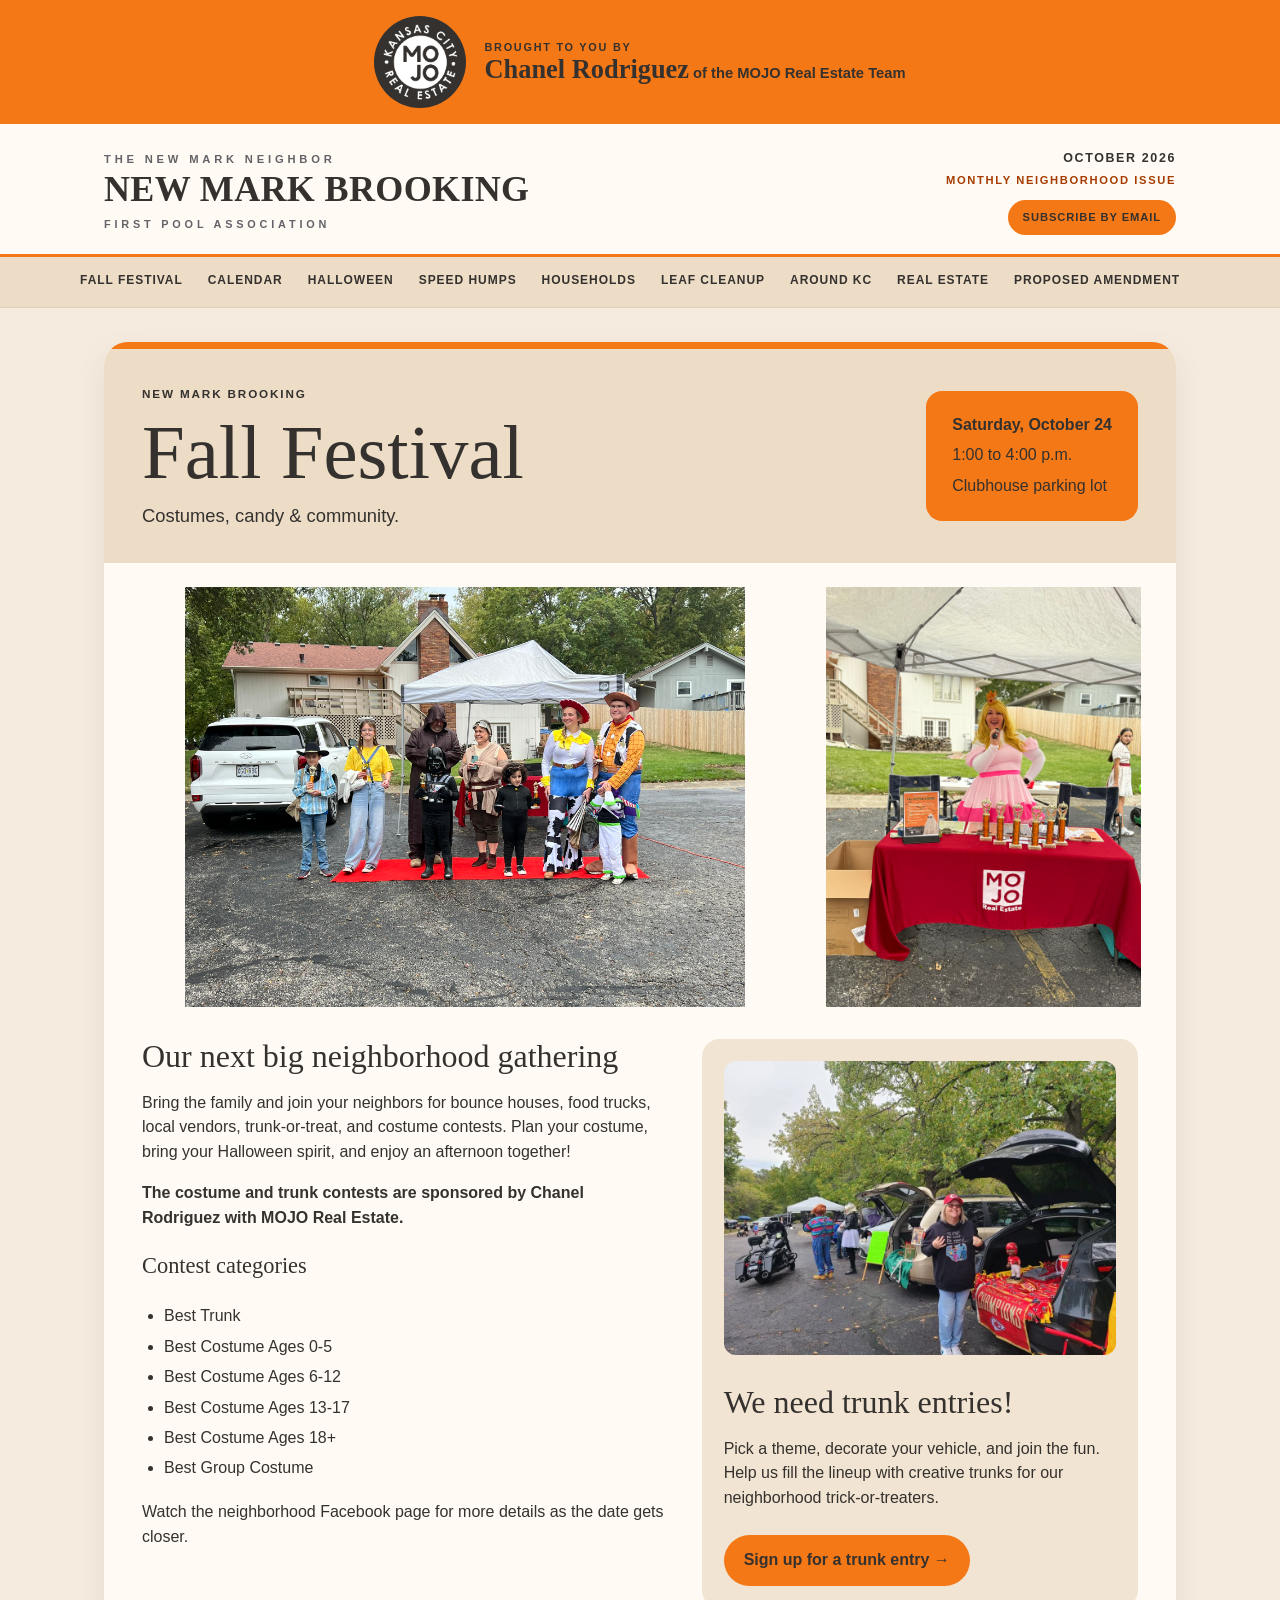
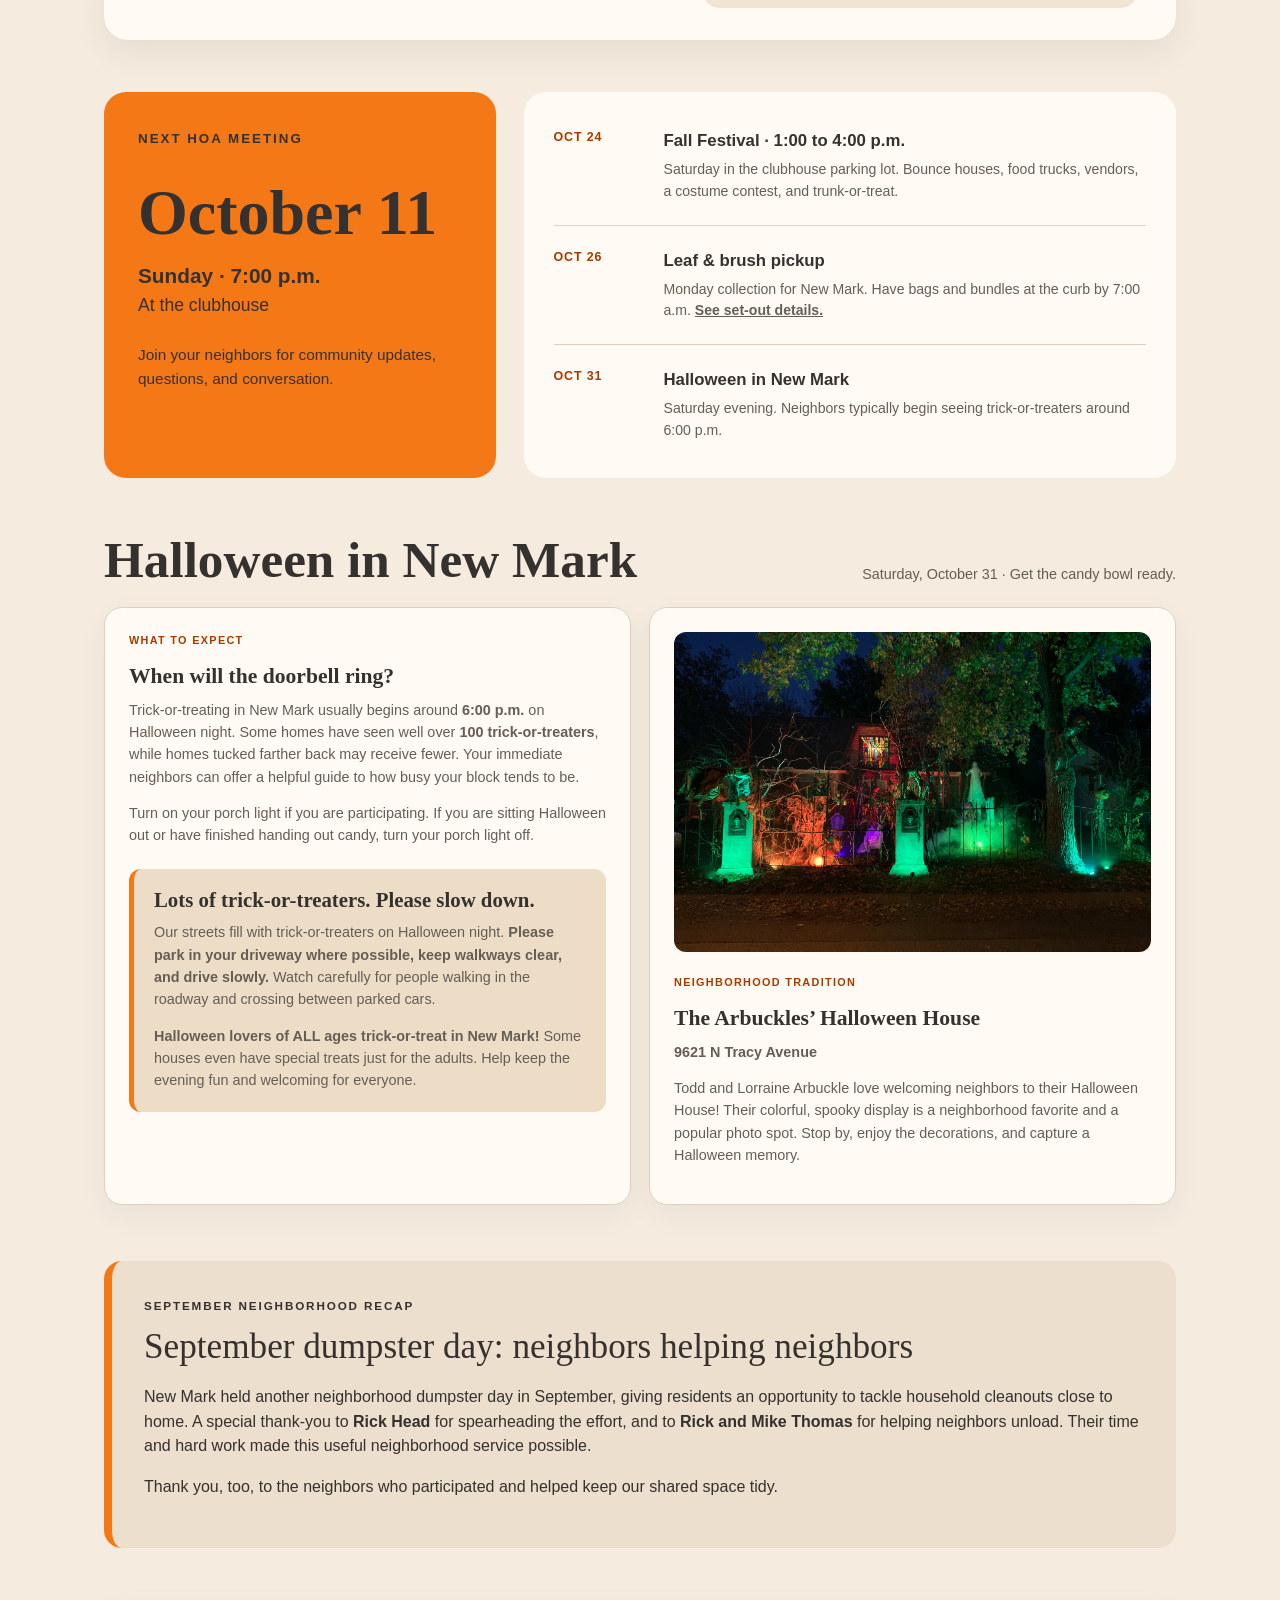
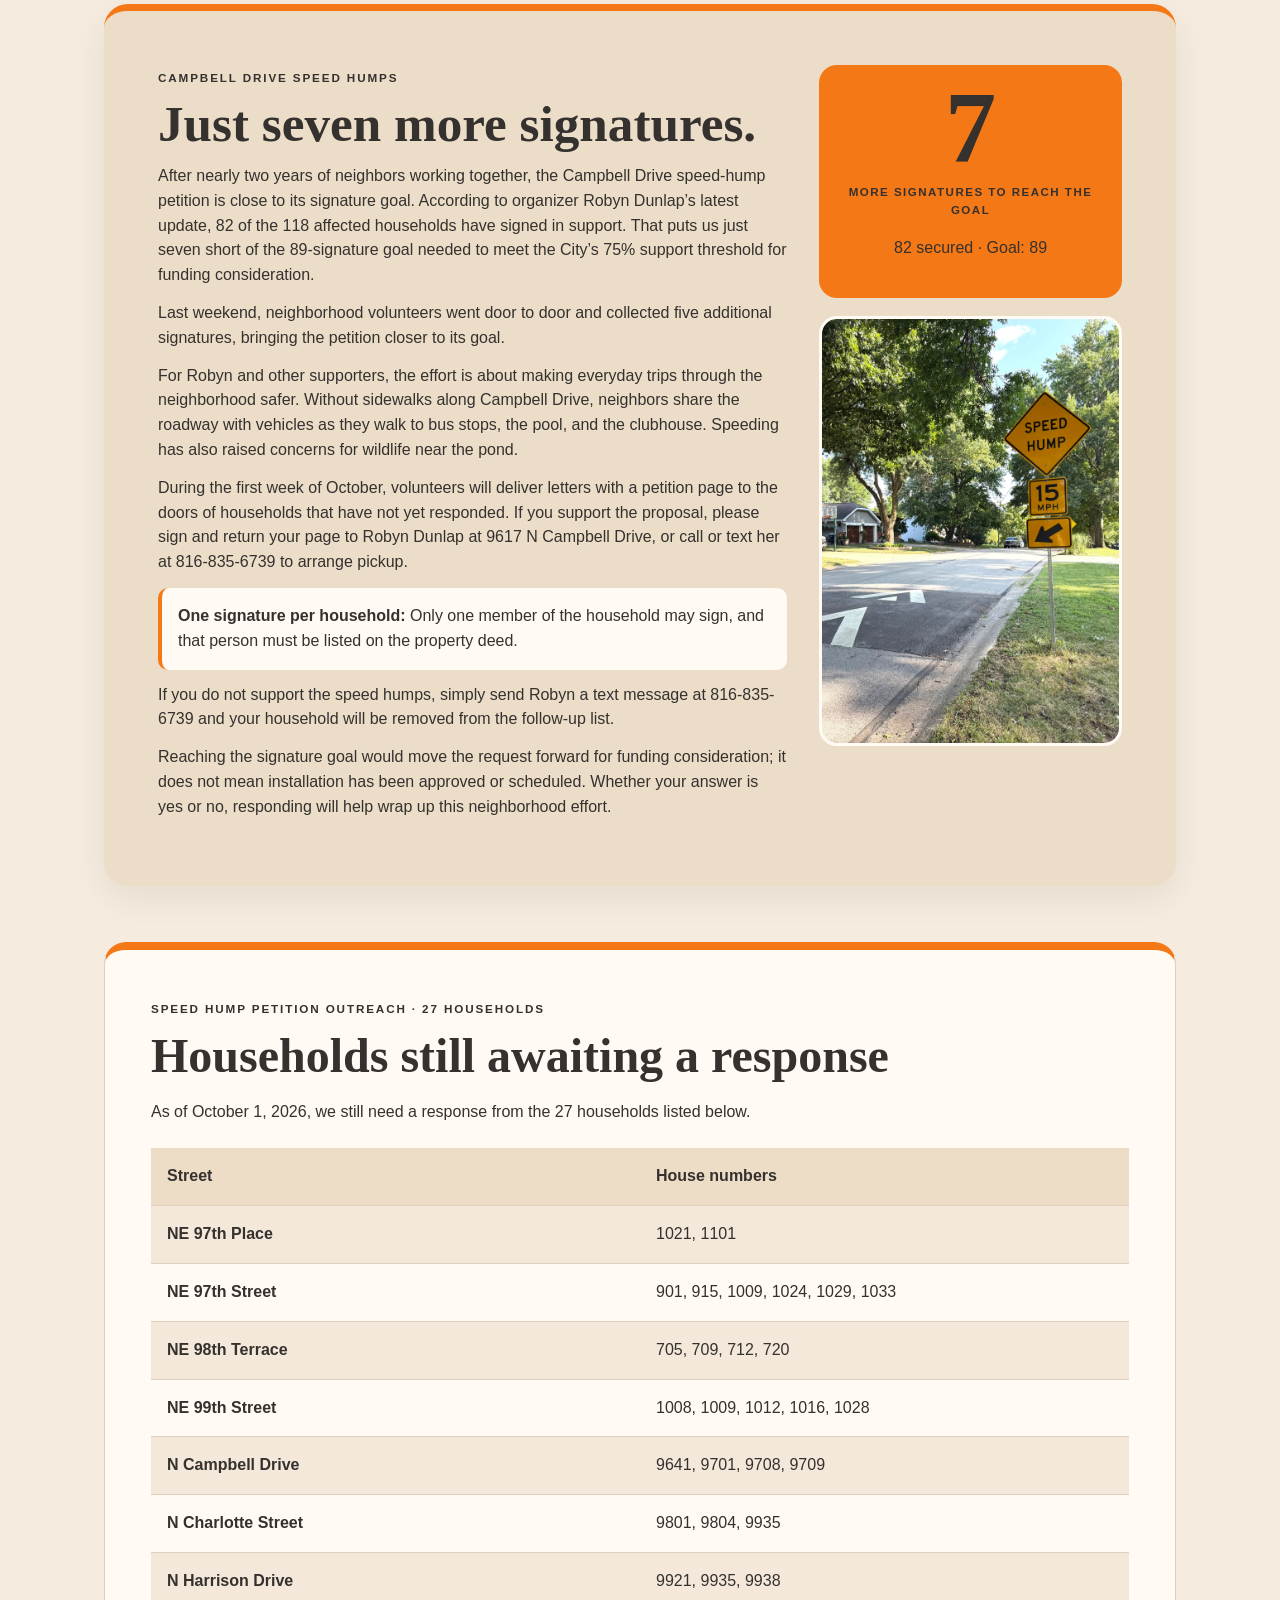
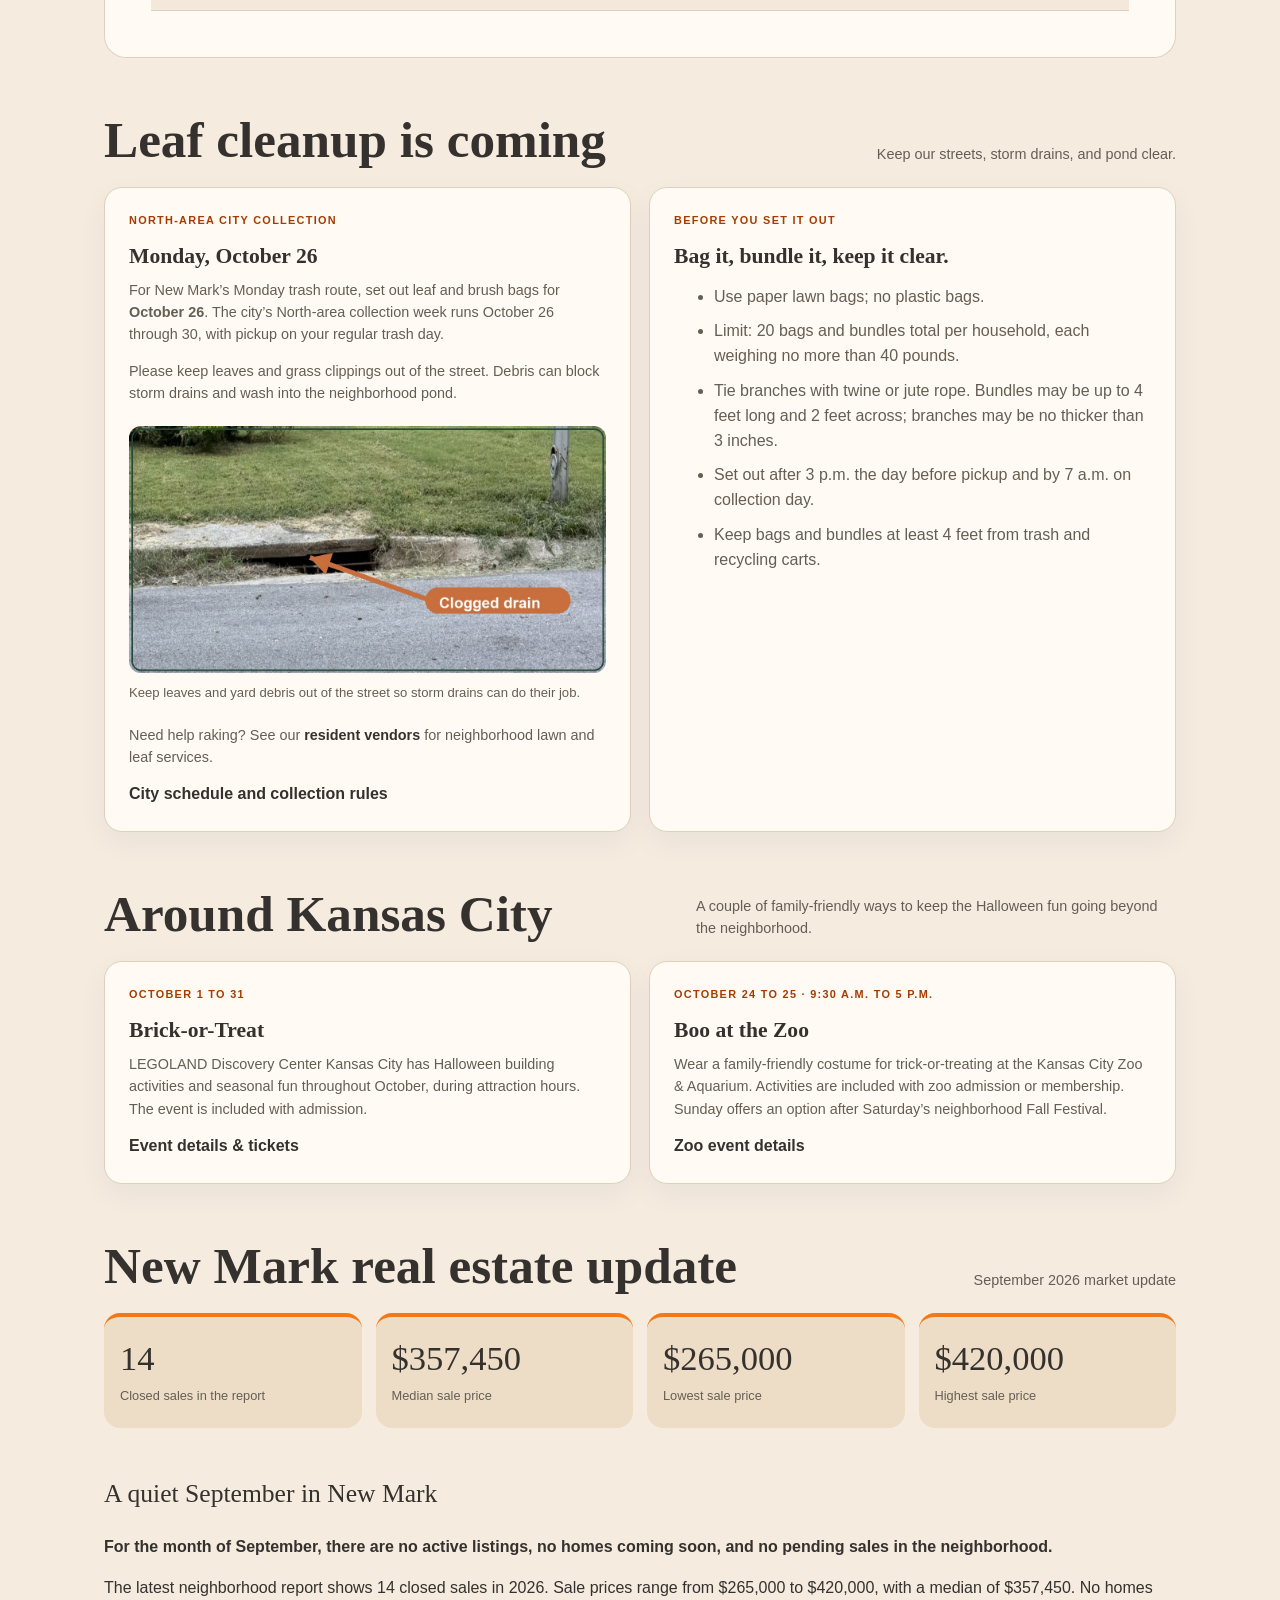
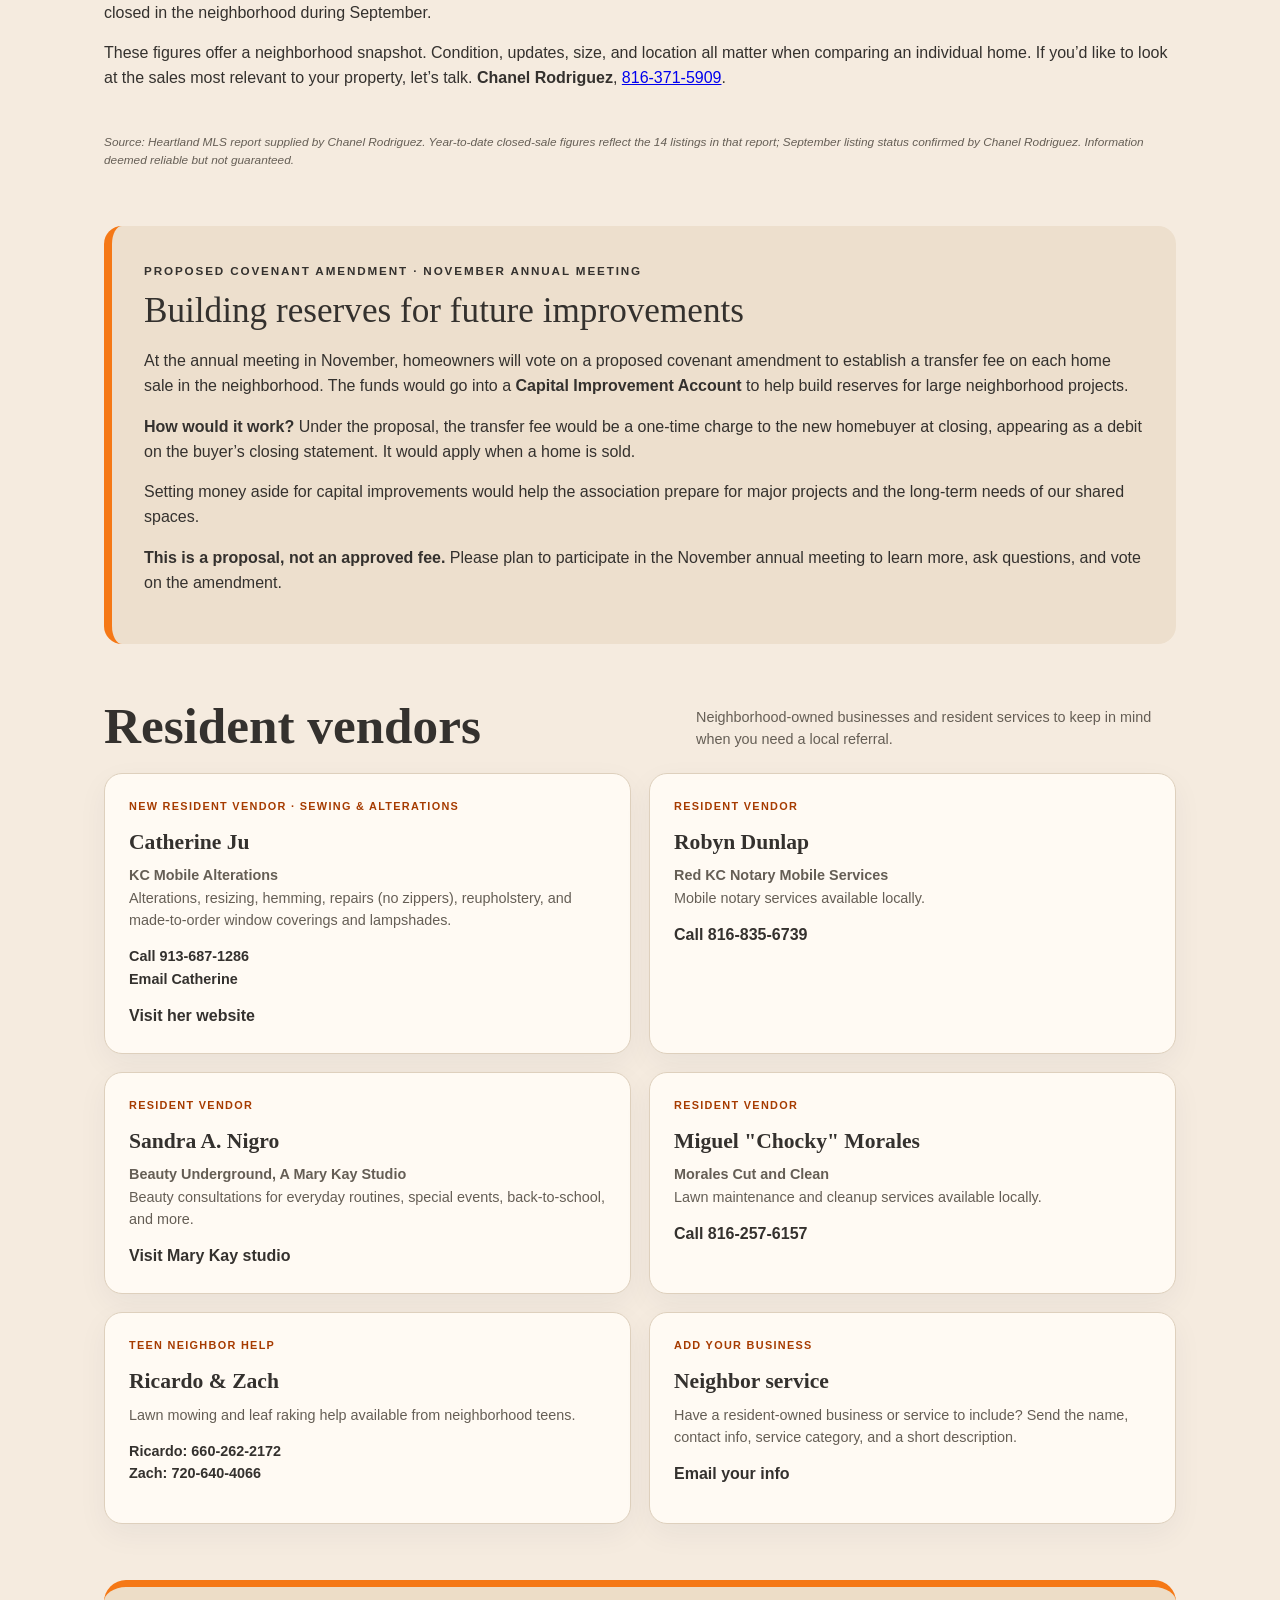
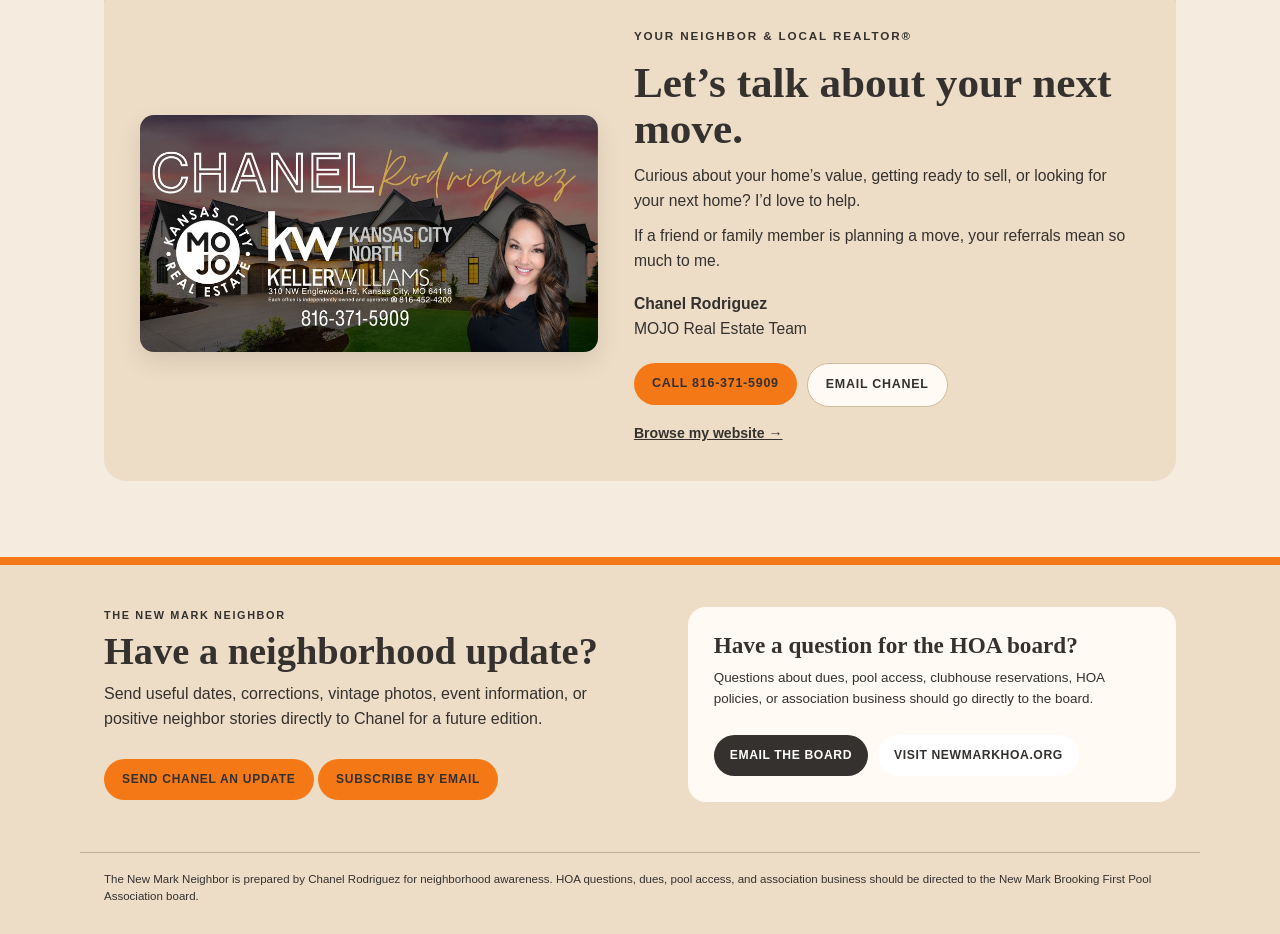
==== commit fd98d1d7: "Publish October 2026 New Mark Neighbor" ====
--- a/index.html
+++ b/index.html
@@ -1,51 +1,34 @@
-﻿<!doctype html>
-<html lang="en">
-<head>
-<meta charset="utf-8">
-<meta name="viewport" content="width=device-width,initial-scale=1">
-<meta name="description" content="The New Mark Neighbor is a monthly New Mark Brooking neighborhood issue with HOA dates, pool reminders, local updates, resident notes, and neighborhood real estate context from Chanel Rodriguez.">
-<meta name="theme-color" content="#18345f">
-<meta property="og:title" content="The New Mark Neighbor — September 2026">
-<meta property="og:description" content="A monthly New Mark Brooking neighborhood update with pool notes, HOA dates, local happenings, garden news, traffic updates, and real estate context.">
-<meta property="og:type" content="website">
-<meta property="og:url" content="https://thenewmarkneighbor.vercel.app/">
-<meta property="og:image" content="https://thenewmarkneighbor.vercel.app/september-diving-board.jpg">
-<meta name="twitter:card" content="summary_large_image">
-<link rel="canonical" href="https://thenewmarkneighbor.vercel.app/">
-<title>The New Mark Neighbor — September 2026</title>
-<script type="application/ld+json">
-{"@context":"https://schema.org","@type":"NewsArticle","headline":"The New Mark Neighbor — September 2026","description":"Monthly New Mark Brooking neighborhood issue with HOA dates, pool reminders, local updates, resident notes, and real estate context.","author":{"@type":"Person","name":"Chanel Rodriguez"},"publisher":{"@type":"Organization","name":"MOJO Real Estate Team"},"datePublished":"2026-09-01","dateModified":"2026-09-01","url":"https://thenewmarkneighbor.vercel.app/"}
-</script>
-<style>
-:root{--navy:#25483a;--sky:#d8e4cf;--coral:#c96f3d;--cream:#fbf4e8;--ink:#1f2d3f;--muted:#657083;--green:#526f4d;--white:#fff;--line:#e1d8c8;--shadow:0 18px 50px rgba(51,42,26,.14)}
-*{box-sizing:border-box}html{scroll-behavior:smooth;scroll-padding-top:72px}body{margin:0;color:var(--ink);background:var(--cream);font-family:Arial,Helvetica,sans-serif;line-height:1.55}.skip-link{position:absolute;left:12px;top:-48px;z-index:20;background:#fff;color:var(--navy);padding:10px 14px;border-radius:999px;font-weight:900;text-decoration:none;box-shadow:var(--shadow)}.skip-link:focus{top:12px}a:focus-visible{outline:3px solid var(--coral);outline-offset:4px;border-radius:6px}.preview{background:#fff0cf;color:#4c3500;text-align:center;padding:10px 18px;font-size:.82rem;font-weight:800;letter-spacing:.03em;border-bottom:1px solid #e1be78}.masthead{background:var(--white)}.masthead-inner{max-width:1120px;margin:auto;padding:25px 24px 19px;display:flex;align-items:center;justify-content:space-between;gap:24px}.brand small{display:block;color:#947f69;font-size:.7rem;font-weight:800;letter-spacing:.34em;text-transform:uppercase;margin-bottom:3px}.brand strong{display:block;color:var(--navy);font-family:Georgia,serif;font-size:clamp(1.45rem,4vw,2.25rem);line-height:1.05;letter-spacing:.01em}.brand span{display:block;color:#947f69;font-size:.68rem;font-weight:800;letter-spacing:.35em;text-transform:uppercase;margin-top:7px}.issue{text-align:right;color:var(--navy);font-size:.78rem;font-weight:800;text-transform:uppercase;letter-spacing:.13em}.issue b{display:block;color:var(--coral);font-size:.7rem;margin-top:4px}.nav{background:var(--navy);color:white;position:sticky;top:0;z-index:10}.nav-inner{max-width:1120px;margin:auto;padding:0 24px;display:flex;gap:25px;overflow:auto;scroll-snap-type:x proximity}.nav a{color:white;text-decoration:none;font-size:.75rem;font-weight:800;text-transform:uppercase;letter-spacing:.08em;white-space:nowrap;padding:14px 0;border-bottom:3px solid transparent;scroll-snap-align:start}.nav a:hover{border-color:var(--coral)}.hero{max-width:1120px;margin:34px auto 0;padding:0 24px}.hero-card{min-height:480px;border-radius:25px;overflow:hidden;display:grid;grid-template-columns:1.08fr .92fr;background:var(--sky);box-shadow:var(--shadow)}.hero-copy{padding:clamp(34px,6vw,68px);display:flex;flex-direction:column;justify-content:center}.eyebrow{color:var(--navy);font-size:.73rem;font-weight:900;text-transform:uppercase;letter-spacing:.16em}.hero h1{margin:12px 0 15px;color:var(--navy);font-family:Georgia,serif;font-size:clamp(2.6rem,6vw,5.3rem);line-height:.94;letter-spacing:-.045em;max-width:690px}.hero p{font-size:1.06rem;max-width:610px;margin:0}.hero-image{background:linear-gradient(180deg,rgba(24,52,95,.03),rgba(24,52,95,.24)),url('august-bus-stop-watercolor.jpg') center/cover no-repeat;position:relative}.hero-image:after{content:'BACK TO SCHOOL • BUS STOPS • SLOW DOWN';position:absolute;bottom:26px;left:26px;right:26px;color:#fff;font-size:.68rem;font-weight:900;letter-spacing:.14em;text-shadow:0 2px 12px rgba(0,0,0,.4)}main{max-width:1120px;margin:auto;padding:52px 24px 76px}.section-head{display:flex;align-items:end;justify-content:space-between;gap:20px;margin-bottom:22px}.section-head h2{margin:0;color:var(--navy);font-family:Georgia,serif;font-size:clamp(2rem,4vw,3.2rem);line-height:1}.section-head p{margin:0;max-width:480px;color:var(--muted);font-size:.9rem}.glance{display:grid;grid-template-columns:repeat(3,1fr);gap:18px;margin-bottom:56px}.card{background:#fff;border:1px solid var(--line);border-radius:18px;padding:25px;box-shadow:0 10px 30px rgba(51,42,26,.06)}.card .num{display:block;color:var(--coral);font-size:.68rem;font-weight:900;letter-spacing:.13em;margin-bottom:25px}.card h3{color:var(--navy);font-family:Georgia,serif;font-size:1.45rem;line-height:1.08;margin:0 0 10px}.card p{margin:0;color:var(--muted);font-size:.92rem}.feature{display:grid;grid-template-columns:1fr 1fr;border-radius:24px;overflow:hidden;background:var(--navy);color:#fff;box-shadow:var(--shadow);margin-bottom:56px}.feature-image{min-height:430px;background:url('august-pool-photo.jpg') center/cover no-repeat}.feature-copy{padding:clamp(35px,6vw,65px);display:flex;flex-direction:column;justify-content:center}.feature .eyebrow{color:var(--sky)}.feature h2{font-family:Georgia,serif;font-size:clamp(2.2rem,4vw,3.65rem);line-height:1;margin:10px 0 16px}.feature p{color:#e4ecdf;margin:0 0 24px}.pill{display:inline-block;align-self:flex-start;background:var(--coral);color:#fff;text-decoration:none;border-radius:999px;padding:11px 18px;font-size:.78rem;font-weight:900;letter-spacing:.06em;text-transform:uppercase}.calendar{display:grid;grid-template-columns:.75fr 1.25fr;gap:28px;margin-bottom:56px}.date-panel{background:var(--coral);color:#fff;border-radius:22px;padding:34px}.date-panel small{font-weight:900;letter-spacing:.15em;text-transform:uppercase}.date-panel strong{display:block;font-family:Georgia,serif;font-size:4.5rem;line-height:.95;margin:50px 0 8px}.date-panel p{margin:0}.events{background:#fff;border-radius:22px;padding:14px 30px}.event{display:grid;grid-template-columns:92px 1fr;gap:18px;padding:22px 0;border-bottom:1px solid var(--line)}.event:last-child{border:0}.event time{color:var(--coral);font-weight:900;font-size:.78rem;text-transform:uppercase;letter-spacing:.07em}.event h3{margin:0 0 5px;color:var(--navy);font-size:1.05rem}.event p{margin:0;color:var(--muted);font-size:.88rem}.garden{display:grid;grid-template-columns:.72fr 1.28fr;gap:0;background:var(--sky);border-radius:24px;overflow:hidden;margin-bottom:56px}.garden-image{min-height:460px;background:url('august-garden-tomatillo.jpg') center/cover no-repeat}.garden-copy{padding:clamp(35px,6vw,70px);align-self:center}.garden h2{font-family:Georgia,serif;color:var(--navy);font-size:clamp(2.2rem,4vw,3.5rem);line-height:1;margin:10px 0 16px}.garden p{margin:0 0 18px}.market{background:#fff;border-left:8px solid var(--coral);border-radius:18px;padding:35px 38px;display:grid;grid-template-columns:1fr 1.4fr;gap:38px;align-items:center}.market h2{color:var(--navy);font-family:Georgia,serif;font-size:2.5rem;line-height:1;margin:7px 0 12px}.market-note{color:var(--muted);font-size:.84rem}.stats{display:grid;grid-template-columns:repeat(4,1fr);gap:12px}.stat{background:var(--cream);border-radius:14px;padding:18px}.stat b{display:block;color:var(--navy);font-size:clamp(1.18rem,2vw,1.55rem);line-height:1.05}.stat span{font-size:.74rem;color:var(--muted);text-transform:uppercase;font-weight:800;letter-spacing:.05em}footer{background:var(--navy);color:#fff}.footer-inner{max-width:1120px;margin:auto;padding:50px 24px;display:grid;grid-template-columns:1.4fr 1fr;gap:50px}.footer-inner h2{font-family:Georgia,serif;font-size:2rem;margin:0 0 10px}.footer-inner p{color:#d9e3dd;margin:0}.contact{display:grid;gap:8px;align-content:center}.contact a{color:#fff;text-decoration:none;font-weight:800}.fineprint{max-width:1120px;margin:auto;padding:18px 24px 28px;border-top:1px solid rgba(255,255,255,.15);color:#c4d0cc;font-size:.72rem}.coral-line{height:8px;background:var(--coral)}
+<!doctype html><html lang="en"><head><meta charset="utf-8"><meta name="viewport" content="width=device-width,initial-scale=1"><title>The New Mark Neighbor | October 2026</title>
+<style>
+:root{--navy:#25483a;--sky:#d8e4cf;--coral:#c96f3d;--cream:#fbf4e8;--ink:#1f2d3f;--muted:#657083;--green:#526f4d;--white:#fff;--line:#e1d8c8;--shadow:0 18px 50px rgba(51,42,26,.14)}
+*{box-sizing:border-box}html{scroll-behavior:smooth;scroll-padding-top:72px}body{margin:0;color:var(--ink);background:var(--cream);font-family:Arial,Helvetica,sans-serif;line-height:1.55}.skip-link{position:absolute;left:12px;top:-48px;z-index:20;background:#fff;color:var(--navy);padding:10px 14px;border-radius:999px;font-weight:900;text-decoration:none;box-shadow:var(--shadow)}.skip-link:focus{top:12px}a:focus-visible{outline:3px solid var(--coral);outline-offset:4px;border-radius:6px}.preview{background:#fff0cf;color:#4c3500;text-align:center;padding:10px 18px;font-size:.82rem;font-weight:800;letter-spacing:.03em;border-bottom:1px solid #e1be78}.masthead{background:var(--white)}.masthead-inner{max-width:1120px;margin:auto;padding:25px 24px 19px;display:flex;align-items:center;justify-content:space-between;gap:24px}.brand small{display:block;color:#947f69;font-size:.7rem;font-weight:800;letter-spacing:.34em;text-transform:uppercase;margin-bottom:3px}.brand strong{display:block;color:var(--navy);font-family:Georgia,serif;font-size:clamp(1.45rem,4vw,2.25rem);line-height:1.05;letter-spacing:.01em}.brand span{display:block;color:#947f69;font-size:.68rem;font-weight:800;letter-spacing:.35em;text-transform:uppercase;margin-top:7px}.issue{text-align:right;color:var(--navy);font-size:.78rem;font-weight:800;text-transform:uppercase;letter-spacing:.13em}.issue b{display:block;color:var(--coral);font-size:.7rem;margin-top:4px}.nav{background:var(--navy);color:white;position:sticky;top:0;z-index:10}.nav-inner{max-width:1120px;margin:auto;padding:0 24px;display:flex;gap:25px;overflow:auto;scroll-snap-type:x proximity}.nav a{color:white;text-decoration:none;font-size:.75rem;font-weight:800;text-transform:uppercase;letter-spacing:.08em;white-space:nowrap;padding:14px 0;border-bottom:3px solid transparent;scroll-snap-align:start}.nav a:hover{border-color:var(--coral)}.hero{max-width:1120px;margin:34px auto 0;padding:0 24px}.hero-card{min-height:480px;border-radius:25px;overflow:hidden;display:grid;grid-template-columns:1.08fr .92fr;background:var(--sky);box-shadow:var(--shadow)}.hero-copy{padding:clamp(34px,6vw,68px);display:flex;flex-direction:column;justify-content:center}.eyebrow{color:var(--navy);font-size:.73rem;font-weight:900;text-transform:uppercase;letter-spacing:.16em}.hero h1{margin:12px 0 15px;color:var(--navy);font-family:Georgia,serif;font-size:clamp(2.6rem,6vw,5.3rem);line-height:.94;letter-spacing:-.045em;max-width:690px}.hero p{font-size:1.06rem;max-width:610px;margin:0}.hero-image{background:linear-gradient(180deg,rgba(24,52,95,.03),rgba(24,52,95,.24)),url('august-bus-stop-watercolor.jpg') center/cover no-repeat;position:relative}.hero-image:after{content:'BACK TO SCHOOL • BUS STOPS • SLOW DOWN';position:absolute;bottom:26px;left:26px;right:26px;color:#fff;font-size:.68rem;font-weight:900;letter-spacing:.14em;text-shadow:0 2px 12px rgba(0,0,0,.4)}main{max-width:1120px;margin:auto;padding:52px 24px 76px}.section-head{display:flex;align-items:end;justify-content:space-between;gap:20px;margin-bottom:22px}.section-head h2{margin:0;color:var(--navy);font-family:Georgia,serif;font-size:clamp(2rem,4vw,3.2rem);line-height:1}.section-head p{margin:0;max-width:480px;color:var(--muted);font-size:.9rem}.glance{display:grid;grid-template-columns:repeat(3,1fr);gap:18px;margin-bottom:56px}.card{background:#fff;border:1px solid var(--line);border-radius:18px;padding:25px;box-shadow:0 10px 30px rgba(51,42,26,.06)}.card .num{display:block;color:var(--coral);font-size:.68rem;font-weight:900;letter-spacing:.13em;margin-bottom:25px}.card h3{color:var(--navy);font-family:Georgia,serif;font-size:1.45rem;line-height:1.08;margin:0 0 10px}.card p{margin:0;color:var(--muted);font-size:.92rem}.feature{display:grid;grid-template-columns:1fr 1fr;border-radius:24px;overflow:hidden;background:var(--navy);color:#fff;box-shadow:var(--shadow);margin-bottom:56px}.feature-image{min-height:430px;background:url('august-pool-photo.jpg') center/cover no-repeat}.feature-copy{padding:clamp(35px,6vw,65px);display:flex;flex-direction:column;justify-content:center}.feature .eyebrow{color:var(--sky)}.feature h2{font-family:Georgia,serif;font-size:clamp(2.2rem,4vw,3.65rem);line-height:1;margin:10px 0 16px}.feature p{color:#e4ecdf;margin:0 0 24px}.pill{display:inline-block;align-self:flex-start;background:var(--coral);color:#fff;text-decoration:none;border-radius:999px;padding:11px 18px;font-size:.78rem;font-weight:900;letter-spacing:.06em;text-transform:uppercase}.calendar{display:grid;grid-template-columns:.75fr 1.25fr;gap:28px;margin-bottom:56px}.date-panel{background:var(--coral);color:#fff;border-radius:22px;padding:34px}.date-panel small{font-weight:900;letter-spacing:.15em;text-transform:uppercase}.date-panel strong{display:block;font-family:Georgia,serif;font-size:4.5rem;line-height:.95;margin:50px 0 8px}.date-panel p{margin:0}.events{background:#fff;border-radius:22px;padding:14px 30px}.event{display:grid;grid-template-columns:92px 1fr;gap:18px;padding:22px 0;border-bottom:1px solid var(--line)}.event:last-child{border:0}.event time{color:var(--coral);font-weight:900;font-size:.78rem;text-transform:uppercase;letter-spacing:.07em}.event h3{margin:0 0 5px;color:var(--navy);font-size:1.05rem}.event p{margin:0;color:var(--muted);font-size:.88rem}.garden{display:grid;grid-template-columns:.72fr 1.28fr;gap:0;background:var(--sky);border-radius:24px;overflow:hidden;margin-bottom:56px}.garden-image{min-height:460px;background:url('august-garden-tomatillo.jpg') center/cover no-repeat}.garden-copy{padding:clamp(35px,6vw,70px);align-self:center}.garden h2{font-family:Georgia,serif;color:var(--navy);font-size:clamp(2.2rem,4vw,3.5rem);line-height:1;margin:10px 0 16px}.garden p{margin:0 0 18px}.market{background:#fff;border-left:8px solid var(--coral);border-radius:18px;padding:35px 38px;display:grid;grid-template-columns:1fr 1.4fr;gap:38px;align-items:center}.market h2{color:var(--navy);font-family:Georgia,serif;font-size:2.5rem;line-height:1;margin:7px 0 12px}.market-note{color:var(--muted);font-size:.84rem}.stats{display:grid;grid-template-columns:repeat(4,1fr);gap:12px}.stat{background:var(--cream);border-radius:14px;padding:18px}.stat b{display:block;color:var(--navy);font-size:clamp(1.18rem,2vw,1.55rem);line-height:1.05}.stat span{font-size:.74rem;color:var(--muted);text-transform:uppercase;font-weight:800;letter-spacing:.05em}footer{background:var(--navy);color:#fff}.footer-inner{max-width:1120px;margin:auto;padding:50px 24px;display:grid;grid-template-columns:1.4fr 1fr;gap:50px}.footer-inner h2{font-family:Georgia,serif;font-size:2rem;margin:0 0 10px}.footer-inner p{color:#d9e3dd;margin:0}.contact{display:grid;gap:8px;align-content:center}.contact a{color:#fff;text-decoration:none;font-weight:800}.fineprint{max-width:1120px;margin:auto;padding:18px 24px 28px;border-top:1px solid rgba(255,255,255,.15);color:#c4d0cc;font-size:.72rem}.coral-line{height:8px;background:var(--coral)}
 @media(max-width:780px){.issue{display:none}.hero-card,.feature,.calendar,.garden,.market,.footer-inner{grid-template-columns:1fr}.hero-image{min-height:260px;order:-1}.hero-copy{padding:34px 28px}.glance{grid-template-columns:1fr}.feature-image{min-height:300px}.calendar{gap:16px}.date-panel strong{margin-top:20px}.market{padding:28px}.stats{grid-template-columns:1fr}.garden-image{min-height:330px}.nav-inner{gap:18px}.section-head{display:block}.section-head p{margin-top:10px}}
 @media print{.preview,.nav{display:none}body{background:#fff}.hero-card,.card,.feature{box-shadow:none}}
 </style>
-<style>
-.header-subscribe{display:inline-block;margin-top:10px;background:var(--coral);color:#fff;text-decoration:none;border-radius:999px;padding:9px 15px;font-size:.7rem;font-weight:900;letter-spacing:.08em;text-transform:uppercase}
-.header-subscribe:hover{background:#ff7a60}
-@media(max-width:780px){.masthead-inner{display:block}.issue{display:block;text-align:left;margin-top:16px}.header-subscribe{margin-top:8px}}
-.market-highlight{grid-column:1/-1;background:#e7f3f6;border-radius:14px;padding:20px 22px;border-left:4px solid var(--navy)}
+<style>
+.header-subscribe{display:inline-block;margin-top:10px;background:var(--coral);color:#fff;text-decoration:none;border-radius:999px;padding:9px 15px;font-size:.7rem;font-weight:900;letter-spacing:.08em;text-transform:uppercase}
+.header-subscribe:hover{background:#ff7a60}
+@media(max-width:780px){.masthead-inner{display:block}.issue{display:block;text-align:left;margin-top:16px}.header-subscribe{margin-top:8px}}
+.market-highlight{grid-column:1/-1;background:#e7f3f6;border-radius:14px;padding:20px 22px;border-left:4px solid var(--navy)}
 .market-highlight strong{display:block;color:var(--navy);font-family:Georgia,serif;font-size:1.25rem;margin-bottom:5px}
 .market-highlight p{margin:0;color:#3f4c5f;font-size:.9rem}
-.market-monthly{grid-column:1/-1;margin:0;background:var(--navy);color:#fff;border-radius:14px;padding:18px 22px;font-size:1.02rem;font-weight:900;letter-spacing:.02em}
-.hero-image{background-image:linear-gradient(180deg,rgba(9,38,108,.03),rgba(9,38,108,.34)),url('september-diving-board.jpg');background-position:center 45%;background-size:cover}
-.hero-image:after{content:'LAST SPLASHES • FALL DATES • SEPTEMBER NOTES'}
+.market-monthly{grid-column:1/-1;margin:0;background:var(--navy);color:#fff;border-radius:14px;padding:18px 22px;font-size:1.02rem;font-weight:900;letter-spacing:.02em}
+.hero-image{background-image:linear-gradient(180deg,rgba(9,38,108,.03),rgba(9,38,108,.34)),url('september-diving-board.jpg');background-position:center 45%;background-size:cover}
+.hero-image:after{content:'LAST SPLASHES • FALL DATES • SEPTEMBER NOTES'}
 .hero.solstice h1{font-size:clamp(2.55rem,5vw,4.35rem);line-height:.98}
 .hero.solstice p{font-size:1rem;line-height:1.6}
 .market-gallery{grid-column:1/-1}
 .market-gallery h3{margin:2px 0 5px;color:var(--navy);font-family:Georgia,serif;font-size:1.75rem}
-.market-gallery-intro{margin:0 0 14px;color:var(--muted);font-size:.82rem}.source-note{margin:14px 0 0;color:var(--muted);font-size:.74rem;font-style:italic}
-.listing-grid{display:grid;grid-template-columns:repeat(auto-fit,minmax(240px,1fr));gap:14px}
+.market-gallery-intro{margin:0 0 14px;color:var(--muted);font-size:.82rem}.source-note{margin:14px 0 0;color:var(--muted);font-size:.74rem;font-style:italic}
+.listing-grid{display:grid;grid-template-columns:repeat(auto-fit,minmax(240px,1fr));gap:14px}
 .listing-card{overflow:hidden;background:var(--cream);border:1px solid var(--line);border-top:5px solid var(--sky);border-radius:14px}
 .listing-card img{display:block;width:100%;height:130px;object-fit:cover}
-.listing-art{height:180px;background-repeat:no-repeat;background-size:cover;background-position:center;border-bottom:1px solid var(--line)}
-.art-9700{background-image:url('july-9700-charlotte-watercolor.jpg')}
-.art-10003{background-image:url('july-10003-charlotte-watercolor.jpg')}
-.art-1115{background-image:url('july-1115-96th-watercolor.jpg')}
-.art-1101{background-image:url('july-1101-96th-watercolor.jpg')}
-.art-9927{background-image:url('september-9927-harrison-watercolor.png')}
+.listing-art{height:180px;background-repeat:no-repeat;background-size:cover;background-position:center;border-bottom:1px solid var(--line)}
+.art-9700{background-image:url('july-9700-charlotte-watercolor.jpg')}
+.art-10003{background-image:url('july-10003-charlotte-watercolor.jpg')}
+.art-1115{background-image:url('july-1115-96th-watercolor.jpg')}
+.art-1101{background-image:url('july-1101-96th-watercolor.jpg')}
+.art-9927{background-image:url('september-9927-harrison-watercolor.png')}
 .listing-copy{padding:14px}
 .listing-status{display:block;color:var(--coral);font-size:.65rem;font-weight:900;letter-spacing:.1em;text-transform:uppercase;margin-bottom:5px}
 .listing-copy h4{margin:0 0 3px;color:var(--navy);font-family:Georgia,serif;font-size:1.03rem;line-height:1.15}
@@ -58,19 +41,19 @@
 .nav-inner{scrollbar-width:none}
 .nav-inner::-webkit-scrollbar{display:none}
 .card a,.event a,.traffic-update a,.real-estate-cta a{color:inherit;font-weight:800}
-.traffic-update{margin:0 0 56px;background:var(--navy);color:#fff;border-radius:24px;padding:clamp(30px,5vw,54px);display:grid;grid-template-columns:minmax(0,1.35fr) minmax(260px,.65fr);gap:32px;align-items:stretch;box-shadow:var(--shadow)}
-.traffic-visual{display:grid;grid-template-rows:auto 1fr;gap:18px}
-.traffic-count{text-align:center;padding:22px;border-radius:18px;background:rgba(255,255,255,.08);border:1px solid rgba(255,255,255,.14)}
-.traffic-count b{display:block;color:var(--sky);font-family:Georgia,serif;font-size:clamp(4.2rem,8vw,6.5rem);line-height:.8}
+.traffic-update{margin:0 0 56px;background:var(--navy);color:#fff;border-radius:24px;padding:clamp(30px,5vw,54px);display:grid;grid-template-columns:minmax(0,1.35fr) minmax(260px,.65fr);gap:32px;align-items:stretch;box-shadow:var(--shadow)}
+.traffic-visual{display:grid;grid-template-rows:auto 1fr;gap:18px}
+.traffic-count{text-align:center;padding:22px;border-radius:18px;background:rgba(255,255,255,.08);border:1px solid rgba(255,255,255,.14)}
+.traffic-count b{display:block;color:var(--sky);font-family:Georgia,serif;font-size:clamp(4.2rem,8vw,6.5rem);line-height:.8}
 .traffic-count span{display:block;margin-top:15px;font-size:.72rem;font-weight:900;letter-spacing:.13em;text-transform:uppercase}
 .traffic-copy .eyebrow{color:var(--sky)}
 .traffic-copy h2{font-family:Georgia,serif;font-size:clamp(2rem,4vw,3.25rem);line-height:1;margin:8px 0 15px}
 .traffic-copy p{margin:0 0 13px;color:#d8e8f1}
 .traffic-note{padding:13px 16px;border-radius:10px;background:rgba(139,200,220,.16);font-size:.84rem}
-.traffic-streets{display:grid;grid-template-columns:repeat(2,minmax(0,1fr));gap:9px 16px;margin-top:18px;padding:16px;border-radius:14px;background:rgba(255,255,255,.08);font-size:.78rem;color:#d8e8f1}
-.traffic-streets div{overflow-wrap:anywhere}
-.traffic-streets strong{color:#fff}
-.traffic-photo{min-height:320px;border-radius:18px;background:url('august-speed-hump-photo.jpg') center/cover no-repeat;border:1px solid rgba(255,255,255,.18);box-shadow:0 16px 34px rgba(0,0,0,.18)}
+.traffic-streets{display:grid;grid-template-columns:repeat(2,minmax(0,1fr));gap:9px 16px;margin-top:18px;padding:16px;border-radius:14px;background:rgba(255,255,255,.08);font-size:.78rem;color:#d8e8f1}
+.traffic-streets div{overflow-wrap:anywhere}
+.traffic-streets strong{color:#fff}
+.traffic-photo{min-height:320px;border-radius:18px;background:url('august-speed-hump-photo.jpg') center/cover no-repeat;border:1px solid rgba(255,255,255,.18);box-shadow:0 16px 34px rgba(0,0,0,.18)}
 .real-estate-cta{margin:26px 0 0;background:var(--coral);color:#fff;border-radius:22px;padding:28px 34px;display:grid;grid-template-columns:minmax(360px,1.05fr) .8fr auto;align-items:center;gap:28px}
 .cta-photo{width:100%;min-height:215px;border-radius:18px;background-image:url('chanel-mojo-card.jpg');background-size:cover;background-position:center;background-repeat:no-repeat;box-shadow:0 12px 26px rgba(8,35,73,.18);border:3px solid rgba(255,255,255,.45)}
 .real-estate-cta h2{font-family:Georgia,serif;font-size:clamp(1.7rem,3vw,2.45rem);line-height:1.05;margin:0 0 7px}
@@ -92,132 +75,150 @@
 .board-box a{display:block;color:#fff;font-weight:800;text-decoration:none;margin-top:7px;overflow-wrap:anywhere}
 @media(max-width:900px){.listing-grid{grid-template-columns:repeat(2,1fr)}}
 .date-panel p{font-size:1.1rem}
-.sponsor-bar{background:var(--navy);color:#fff;display:flex;align-items:center;justify-content:center;gap:18px;padding:16px 22px;border-bottom:4px solid var(--coral);box-shadow:0 8px 24px rgba(7,28,66,.12);text-align:left}.sponsor-logo{width:92px;height:92px;object-fit:contain}.sponsor-bar small{display:block;color:var(--sky);font-size:.68rem;font-weight:900;letter-spacing:.16em;text-transform:uppercase}.sponsor-bar strong{display:inline;color:#fff;font-family:Georgia,serif;font-size:1.65rem;line-height:1}.sponsor-bar span{color:#fff;font-size:.92rem;font-weight:800}
-
-.local-roundup,.resident-vendors,.dumpster,.community-moments,.tree-health,.school-safety{margin-bottom:56px}
-.roundup-grid{display:grid;grid-template-columns:repeat(2,1fr);gap:18px}.vendor-grid{display:grid;grid-template-columns:repeat(2,1fr);gap:18px}
-.roundup-card,.vendor-card{background:#fff;border:1px solid var(--line);border-radius:18px;padding:24px;box-shadow:0 10px 30px rgba(8,35,73,.05)}
+.sponsor-bar{background:var(--navy);color:#fff;display:flex;align-items:center;justify-content:center;gap:18px;padding:16px 22px;border-bottom:4px solid var(--coral);box-shadow:0 8px 24px rgba(7,28,66,.12);text-align:left}.sponsor-logo{width:92px;height:92px;object-fit:contain}.sponsor-bar small{display:block;color:var(--sky);font-size:.68rem;font-weight:900;letter-spacing:.16em;text-transform:uppercase}.sponsor-bar strong{display:inline;color:#fff;font-family:Georgia,serif;font-size:1.65rem;line-height:1}.sponsor-bar span{color:#fff;font-size:.92rem;font-weight:800}
+
+.local-roundup,.resident-vendors,.dumpster,.community-moments,.tree-health,.school-safety{margin-bottom:56px}
+.roundup-grid{display:grid;grid-template-columns:repeat(2,1fr);gap:18px}.vendor-grid{display:grid;grid-template-columns:repeat(2,1fr);gap:18px}
+.roundup-card,.vendor-card{background:#fff;border:1px solid var(--line);border-radius:18px;padding:24px;box-shadow:0 10px 30px rgba(8,35,73,.05)}
 .roundup-card .tag,.vendor-card .tag{display:block;color:var(--coral);font-size:.68rem;font-weight:900;letter-spacing:.12em;text-transform:uppercase;margin-bottom:16px}
 .roundup-card h3,.vendor-card h3{color:var(--navy);font-family:Georgia,serif;font-size:1.35rem;line-height:1.1;margin:0 0 10px}
 .roundup-card p,.vendor-card p{margin:0 0 14px;color:var(--muted);font-size:.9rem}
 .roundup-card a,.vendor-card a{color:var(--navy);font-weight:900;text-decoration:none}
-.board-actions{display:flex;flex-wrap:wrap;gap:10px;margin-top:18px}
-.board-box a.board-button{display:inline-block;background:var(--coral);color:#fff;border-radius:999px;padding:11px 16px;font-size:.76rem;font-weight:900;letter-spacing:.05em;text-transform:uppercase}
-.moments-grid{display:grid;grid-template-columns:1.2fr .8fr;gap:18px}
-.moment-card{position:relative;min-height:280px;border-radius:22px;overflow:hidden;background:#dbe8e7 center/cover no-repeat;box-shadow:var(--shadow)}
-.moment-card.large{min-height:420px;background-image:linear-gradient(180deg,rgba(24,52,95,.02),rgba(24,52,95,.32)),url('september-back-to-school-pool.jpg')}
-.moment-card.grill{background-image:linear-gradient(180deg,rgba(24,52,95,.02),rgba(24,52,95,.38)),url('september-grill-volunteers.jpg');background-position:center 24%}
-.moment-card.movie{background-image:linear-gradient(180deg,rgba(24,52,95,.02),rgba(24,52,95,.48)),url('september-dive-in-movie.jpg')}
-.moment-stack{display:grid;gap:18px}
-.moment-caption{position:absolute;left:20px;right:20px;bottom:18px;color:#fff;text-shadow:0 2px 12px rgba(0,0,0,.55)}
-.moment-caption strong{display:block;font-family:Georgia,serif;font-size:1.35rem;line-height:1.05}
-.moment-caption span{display:block;margin-top:4px;font-size:.72rem;font-weight:900;letter-spacing:.12em;text-transform:uppercase}
-.school-safety-card{display:grid;grid-template-columns:.78fr 1.22fr;gap:0;background:#fff;border:1px solid var(--line);border-radius:24px;overflow:hidden;box-shadow:var(--shadow)}
-.school-safety-image{min-height:380px;background:linear-gradient(180deg,rgba(37,72,58,.02),rgba(37,72,58,.2)),url('august-bus-stop-watercolor.jpg') center/cover no-repeat}
-.school-safety-copy{padding:clamp(30px,5vw,54px);align-self:center}
-.school-safety-copy h2{font-family:Georgia,serif;color:var(--navy);font-size:clamp(2rem,4vw,3.15rem);line-height:1;margin:10px 0 14px}
-.school-safety-copy p{margin:0 0 14px;color:var(--muted)}
-.school-safety-times{display:grid;grid-template-columns:repeat(2,1fr);gap:12px;margin-top:20px}
-.school-safety-times div{background:var(--cream);border-radius:16px;padding:18px;border-left:4px solid var(--coral)}
-.school-safety-times strong{display:block;color:var(--navy);font-family:Georgia,serif;font-size:1.2rem;line-height:1}
-.school-safety-times span{display:block;margin-top:5px;color:var(--muted);font-size:.82rem;font-weight:800;text-transform:uppercase;letter-spacing:.06em}
-.tree-card{background:#fff;border:1px solid var(--line);border-radius:24px;padding:clamp(30px,5vw,52px);box-shadow:var(--shadow);display:grid;grid-template-columns:1fr 1fr;gap:28px;align-items:stretch;border-top:8px solid var(--green)}
-.tree-card h2{font-family:Georgia,serif;color:var(--navy);font-size:clamp(2rem,4vw,3.25rem);line-height:1;margin:10px 0 14px}
-.tree-card p{margin:0 0 14px;color:var(--muted)}
-.drain-photo{min-height:315px;border-radius:20px;overflow:hidden;background:url('september-storm-drain-crop.jpg') center/cover no-repeat;box-shadow:0 12px 28px rgba(37,72,58,.13);margin-bottom:0}
-.tree-details{display:grid;gap:14px}
-.tree-details.compact{grid-template-columns:1fr 1fr;align-content:start}
-.tree-details.compact .tree-note:first-child{grid-column:1/-1}
-.tree-note{background:var(--cream);border-radius:18px;padding:20px;border-left:4px solid var(--green)}
-.tree-note h3{margin:0 0 8px;color:var(--navy);font-family:Georgia,serif;font-size:1.25rem}
-.tree-note ul{margin:0;padding-left:20px;color:var(--muted);font-size:.9rem}
-.tree-note a{color:var(--navy);font-weight:900;text-decoration:none}
-.dumpster-card{background:#fff;border:1px solid var(--line);border-radius:24px;padding:clamp(28px,5vw,46px);box-shadow:var(--shadow);display:grid;grid-template-columns:.9fr 1.1fr;gap:32px;align-items:start;border-left:8px solid var(--coral)}
-.dumpster-intro{display:block}
-.dumpster-icon{width:88px;height:88px;border-radius:22px;background:var(--navy);display:grid;place-items:center;color:#fff;box-shadow:0 16px 32px rgba(24,52,95,.22)}
-.dumpster-rules .dumpster-icon{width:100%;height:165px;margin-top:22px}
-.dumpster-icon svg{width:58px;height:58px}.dumpster-rules .dumpster-icon svg{width:104px;height:104px}
-.dumpster-card h2{font-family:Georgia,serif;color:var(--navy);font-size:clamp(2rem,4vw,3.2rem);line-height:1;margin:10px 0 14px}
-.dumpster-card p{margin:0 0 14px;color:var(--muted)}
-.dumpster-rules{background:var(--cream);border-radius:18px;padding:22px}
-.dumpster-rules h3{margin:0 0 10px;color:var(--navy);font-family:Georgia,serif;font-size:1.35rem}
-.dumpster-rules ul{margin:0;padding-left:20px;color:var(--muted);columns:2;column-gap:28px;font-size:.87rem}
-.dumpster-rules li{break-inside:avoid;margin-bottom:4px}
+.board-actions{display:flex;flex-wrap:wrap;gap:10px;margin-top:18px}
+.board-box a.board-button{display:inline-block;background:var(--coral);color:#fff;border-radius:999px;padding:11px 16px;font-size:.76rem;font-weight:900;letter-spacing:.05em;text-transform:uppercase}
+.moments-grid{display:grid;grid-template-columns:1.2fr .8fr;gap:18px}
+.moment-card{position:relative;min-height:280px;border-radius:22px;overflow:hidden;background:#dbe8e7 center/cover no-repeat;box-shadow:var(--shadow)}
+.moment-card.large{min-height:420px;background-image:linear-gradient(180deg,rgba(24,52,95,.02),rgba(24,52,95,.32)),url('september-back-to-school-pool.jpg')}
+.moment-card.grill{background-image:linear-gradient(180deg,rgba(24,52,95,.02),rgba(24,52,95,.38)),url('september-grill-volunteers.jpg');background-position:center 24%}
+.moment-card.movie{background-image:linear-gradient(180deg,rgba(24,52,95,.02),rgba(24,52,95,.48)),url('september-dive-in-movie.jpg')}
+.moment-stack{display:grid;gap:18px}
+.moment-caption{position:absolute;left:20px;right:20px;bottom:18px;color:#fff;text-shadow:0 2px 12px rgba(0,0,0,.55)}
+.moment-caption strong{display:block;font-family:Georgia,serif;font-size:1.35rem;line-height:1.05}
+.moment-caption span{display:block;margin-top:4px;font-size:.72rem;font-weight:900;letter-spacing:.12em;text-transform:uppercase}
+.school-safety-card{display:grid;grid-template-columns:.78fr 1.22fr;gap:0;background:#fff;border:1px solid var(--line);border-radius:24px;overflow:hidden;box-shadow:var(--shadow)}
+.school-safety-image{min-height:380px;background:linear-gradient(180deg,rgba(37,72,58,.02),rgba(37,72,58,.2)),url('august-bus-stop-watercolor.jpg') center/cover no-repeat}
+.school-safety-copy{padding:clamp(30px,5vw,54px);align-self:center}
+.school-safety-copy h2{font-family:Georgia,serif;color:var(--navy);font-size:clamp(2rem,4vw,3.15rem);line-height:1;margin:10px 0 14px}
+.school-safety-copy p{margin:0 0 14px;color:var(--muted)}
+.school-safety-times{display:grid;grid-template-columns:repeat(2,1fr);gap:12px;margin-top:20px}
+.school-safety-times div{background:var(--cream);border-radius:16px;padding:18px;border-left:4px solid var(--coral)}
+.school-safety-times strong{display:block;color:var(--navy);font-family:Georgia,serif;font-size:1.2rem;line-height:1}
+.school-safety-times span{display:block;margin-top:5px;color:var(--muted);font-size:.82rem;font-weight:800;text-transform:uppercase;letter-spacing:.06em}
+.tree-card{background:#fff;border:1px solid var(--line);border-radius:24px;padding:clamp(30px,5vw,52px);box-shadow:var(--shadow);display:grid;grid-template-columns:1fr 1fr;gap:28px;align-items:stretch;border-top:8px solid var(--green)}
+.tree-card h2{font-family:Georgia,serif;color:var(--navy);font-size:clamp(2rem,4vw,3.25rem);line-height:1;margin:10px 0 14px}
+.tree-card p{margin:0 0 14px;color:var(--muted)}
+.drain-photo{min-height:315px;border-radius:20px;overflow:hidden;background:url('september-storm-drain-crop.jpg') center/cover no-repeat;box-shadow:0 12px 28px rgba(37,72,58,.13);margin-bottom:0}
+.tree-details{display:grid;gap:14px}
+.tree-details.compact{grid-template-columns:1fr 1fr;align-content:start}
+.tree-details.compact .tree-note:first-child{grid-column:1/-1}
+.tree-note{background:var(--cream);border-radius:18px;padding:20px;border-left:4px solid var(--green)}
+.tree-note h3{margin:0 0 8px;color:var(--navy);font-family:Georgia,serif;font-size:1.25rem}
+.tree-note ul{margin:0;padding-left:20px;color:var(--muted);font-size:.9rem}
+.tree-note a{color:var(--navy);font-weight:900;text-decoration:none}
+.dumpster-card{background:#fff;border:1px solid var(--line);border-radius:24px;padding:clamp(28px,5vw,46px);box-shadow:var(--shadow);display:grid;grid-template-columns:.9fr 1.1fr;gap:32px;align-items:start;border-left:8px solid var(--coral)}
+.dumpster-intro{display:block}
+.dumpster-icon{width:88px;height:88px;border-radius:22px;background:var(--navy);display:grid;place-items:center;color:#fff;box-shadow:0 16px 32px rgba(24,52,95,.22)}
+.dumpster-rules .dumpster-icon{width:100%;height:165px;margin-top:22px}
+.dumpster-icon svg{width:58px;height:58px}.dumpster-rules .dumpster-icon svg{width:104px;height:104px}
+.dumpster-card h2{font-family:Georgia,serif;color:var(--navy);font-size:clamp(2rem,4vw,3.2rem);line-height:1;margin:10px 0 14px}
+.dumpster-card p{margin:0 0 14px;color:var(--muted)}
+.dumpster-rules{background:var(--cream);border-radius:18px;padding:22px}
+.dumpster-rules h3{margin:0 0 10px;color:var(--navy);font-family:Georgia,serif;font-size:1.35rem}
+.dumpster-rules ul{margin:0;padding-left:20px;color:var(--muted);columns:2;column-gap:28px;font-size:.87rem}
+.dumpster-rules li{break-inside:avoid;margin-bottom:4px}
 .board-box a.board-button.secondary{background:#fff;color:var(--navy)}
-@media(max-width:900px){.footer-inner.footer-profile{grid-template-columns:1fr}.real-estate-cta{grid-template-columns:1fr}.cta-actions{flex-direction:row;flex-wrap:wrap}.cta-photo{min-height:240px}.traffic-streets{grid-template-columns:1fr}}
-@media(max-width:780px){.traffic-update,.dumpster-card,.moments-grid,.tree-card,.school-safety-card,.tree-details.compact{grid-template-columns:1fr}.dumpster-rules ul{columns:1}.traffic-count{padding:22px}.real-estate-cta{grid-template-columns:1fr}.real-estate-cta .pill{margin-top:0}.cta-photo{min-height:210px}.footer-inner.footer-profile{grid-template-columns:1fr}.roundup-grid,.vendor-grid{grid-template-columns:1fr}.school-safety-times{grid-template-columns:1fr}.school-safety-image{min-height:300px}.drain-photo{min-height:250px}.sponsor-bar{justify-content:flex-start;padding:12px 18px;gap:12px}.sponsor-logo{width:70px;height:70px;flex:0 0 70px}.sponsor-bar small{font-size:.58rem;letter-spacing:.13em}.sponsor-bar strong{font-size:clamp(1.1rem,7vw,1.55rem)}.sponsor-bar span{display:block;font-size:.8rem}.masthead-inner{padding:22px 24px 17px}.brand small{letter-spacing:.25em}.brand span{letter-spacing:.22em}.nav:after{display:none}.nav-inner{padding-right:24px}.date-panel strong{font-size:4rem}.event{grid-template-columns:74px 1fr}.events{padding:10px 22px}.market h2{font-size:2.1rem}.market-monthly{font-size:1rem}.hero{margin-top:28px}.hero-card{min-height:0}.hero-image{min-height:310px}.hero-copy{padding:32px 28px 38px}.hero.solstice h1{font-size:clamp(2.45rem,12vw,3.4rem)}}
-@media(max-width:560px){.listing-grid{grid-template-columns:1fr}.listing-card img{height:190px}main{padding-left:18px;padding-right:18px}.hero{padding:0 18px}.card,.roundup-card,.vendor-card{padding:22px}.feature-copy,.garden-copy{padding:32px 26px}.feature-image{min-height:315px;background-position:center}.traffic-update{padding:30px 24px}.traffic-count b{font-size:5.5rem}.cta-actions{flex-direction:column}.cta-actions .pill{width:100%;text-align:center}.footer-inner{padding-left:18px;padding-right:18px}.board-box{padding:22px}.fineprint{padding-left:18px;padding-right:18px}}
+@media(max-width:900px){.footer-inner.footer-profile{grid-template-columns:1fr}.real-estate-cta{grid-template-columns:1fr}.cta-actions{flex-direction:row;flex-wrap:wrap}.cta-photo{min-height:240px}.traffic-streets{grid-template-columns:1fr}}
+@media(max-width:780px){.traffic-update,.dumpster-card,.moments-grid,.tree-card,.school-safety-card,.tree-details.compact{grid-template-columns:1fr}.dumpster-rules ul{columns:1}.traffic-count{padding:22px}.real-estate-cta{grid-template-columns:1fr}.real-estate-cta .pill{margin-top:0}.cta-photo{min-height:210px}.footer-inner.footer-profile{grid-template-columns:1fr}.roundup-grid,.vendor-grid{grid-template-columns:1fr}.school-safety-times{grid-template-columns:1fr}.school-safety-image{min-height:300px}.drain-photo{min-height:250px}.sponsor-bar{justify-content:flex-start;padding:12px 18px;gap:12px}.sponsor-logo{width:70px;height:70px;flex:0 0 70px}.sponsor-bar small{font-size:.58rem;letter-spacing:.13em}.sponsor-bar strong{font-size:clamp(1.1rem,7vw,1.55rem)}.sponsor-bar span{display:block;font-size:.8rem}.masthead-inner{padding:22px 24px 17px}.brand small{letter-spacing:.25em}.brand span{letter-spacing:.22em}.nav:after{display:none}.nav-inner{padding-right:24px}.date-panel strong{font-size:4rem}.event{grid-template-columns:74px 1fr}.events{padding:10px 22px}.market h2{font-size:2.1rem}.market-monthly{font-size:1rem}.hero{margin-top:28px}.hero-card{min-height:0}.hero-image{min-height:310px}.hero-copy{padding:32px 28px 38px}.hero.solstice h1{font-size:clamp(2.45rem,12vw,3.4rem)}}
+@media(max-width:560px){.listing-grid{grid-template-columns:1fr}.listing-card img{height:190px}main{padding-left:18px;padding-right:18px}.hero{padding:0 18px}.card,.roundup-card,.vendor-card{padding:22px}.feature-copy,.garden-copy{padding:32px 26px}.feature-image{min-height:315px;background-position:center}.traffic-update{padding:30px 24px}.traffic-count b{font-size:5.5rem}.cta-actions{flex-direction:column}.cta-actions .pill{width:100%;text-align:center}.footer-inner{padding-left:18px;padding-right:18px}.board-box{padding:22px}.fineprint{padding-left:18px;padding-right:18px}}
 </style>
-</head>
-<body>
-<a class="skip-link" href="#main-content">Skip to newsletter</a>
-<div class="sponsor-bar"><img class="sponsor-logo" src="mojo-white-logo-prepped.png" alt="MOJO Kansas City Real Estate logo"><div><small>Brought to you by</small><strong>Chanel Rodriguez</strong><span> of the MOJO Real Estate Team</span></div></div>
-<header class="masthead"><div class="masthead-inner"><div class="brand"><small>The New Mark Neighbor</small><strong>NEW MARK BROOKING</strong><span>First Pool Association</span></div><div class="issue">September 2026<b>Monthly Neighborhood Issue</b><a class="header-subscribe" href="https://newmarkneighbor.beehiiv.com" target="_blank" rel="noopener">Subscribe by email</a></div></div></header>
-<nav class="nav" aria-label="Issue sections"><div class="nav-inner"><a href="#glance">At a glance</a><a href="#school-safety">School safety</a><a href="#pool">Pool</a><a href="#dumpster">Dumpster</a><a href="#calendar">Calendar</a><a href="#leaves">Trees & leaves</a><a href="#moments">Moments</a><a href="#around-kc">Around KC</a><a href="#garden">Garden</a><a href="#traffic">Petition</a><a href="#market">Real estate</a><a href="#vendors">Vendors</a></div></nav>
-<section class="hero solstice"><div class="hero-card"><div class="hero-copy"><span class="eyebrow">September around New Mark</span><h1>Fall dates, cleanup details, and neighbor moments.</h1><p>September brings the neighborhood garage sale, dumpster day, the final scheduled pool weekend, and a few sweet snapshots from Back-to-School Night and the Dive-In Movie before summer fully hands the baton to fall.</p></div><div class="hero-image" role="img" aria-label="Child standing on the New Mark diving board before jumping into the pool"></div></div></section>
-<main id="main-content">
-<section id="glance"><div class="section-head"><h2>At a glance</h2><p>The monthly version leads with the few things residents are most likely to need right now.</p></div><div class="glance">
-<article class="card"><span class="num">01 • POOL</span><h3>Last day is Labor Day</h3><p>The pool is scheduled to close at the end of Labor Day, with regular holiday hours for one final day of the season.</p></article>
-<article class="card"><span class="num">02 • FALL</span><h3>Fall is coming</h3><p>It is still hot now, but leaves will start falling before we know it. Please keep leaves and grass clippings out of the street and storm drains.</p></article>
-<article class="card"><span class="num">03 • CLEANUP</span><h3>Dumpster day is coming</h3><p>A household-waste dumpster will be available for association members in good standing. Bring your current pool pass and watch Facebook for timing updates from Rick Head.</p></article>
-</div></section>
-<section class="school-safety" id="school-safety"><div class="school-safety-card"><div class="school-safety-image" role="img" aria-label="Watercolor-style school bus stop scene"></div><div class="school-safety-copy"><span class="eyebrow">School is back in session</span><h2>Slow down for bus stops and walkers.</h2><p>New Mark Middle, Gateway 6th Grade Center, Bell Prairie, and Staley all have different start and stop times, which means students may be waiting for buses or walking through the neighborhood across a wide stretch of the day.</p><p>Please slow down, watch intersections and curves, and give kids extra room in the mornings and afternoons.</p><div class="school-safety-times"><div><strong>6:30-8:30 A.M.</strong><span>Morning bus stops</span></div><div><strong>2:30-4:30 P.M.</strong><span>Afternoon drop-offs</span></div></div></div></div></section>
-<section class="feature" id="pool"><div class="feature-image" role="img" aria-label="New Mark pool water on a sunny late-summer day"></div><div class="feature-copy"><span class="eyebrow">Pool season</span><h2>Thank you for a great pool season.</h2><p>The pool is scheduled to close at the conclusion of Labor Day. It will be open regular hours on Labor Day for one last swim of the season. Thank you to our lifeguards for a job well done, and thank you to everyone who helped make the pool a fun summer gathering place.</p><div class="pill-row"><a class="pill" href="mailto:board@newmarkhoa.org?subject=Pool%20season%20question">Email the board</a><a class="pill secondary" href="https://www.newmarkhoa.org/online-payments.html" target="_blank" rel="noopener">Pay dues online</a></div></div></section>
-<section class="dumpster" id="dumpster"><div class="dumpster-card"><div class="dumpster-intro"><span class="eyebrow">Neighborhood cleanup</span><h2>Household dumpster day is September 19.</h2><p>The HOA will provide one dumpster in the clubhouse parking lot for New Mark Brooking First Pool Association members in good standing to dispose of common household waste.</p><p>To use the dumpster, bring your current pool pass. Once the dumpster is full, nothing else will be accepted. Please form a single line on the south side of the parking lot so pool access is not blocked, and do not leave anything in the lot after the dumpster is removed.</p><p>Rick Head expects to be at the clubhouse by 8:00 A.M. and will post the expected arrival time after he is notified. The dumpster will likely be available from 9:00 A.M. to noon. Watch Facebook for final details closer to the date.</p></div><div class="dumpster-rules"><h3>Items not accepted</h3><ul><li>Automotive fluids</li><li>Batteries</li><li>Light bulbs, including CFL, U-shaped fluorescent, and halogen</li><li>Cooking oil</li><li>Corrosive cleaners</li><li>Hazardous liquids</li><li>Household cleaners</li><li>Lawn and garden products</li><li>Mercury or mercury-containing items</li><li>Paint</li><li>Pesticides or insecticides</li><li>Photographic chemicals</li><li>Pool chemicals</li><li>Appliances</li><li>Asbestos</li><li>Containers larger than five gallons</li><li>Explosives, ammunition, and fireworks</li><li>Medical waste and needles</li><li>Prescription drugs</li><li>Propane bottles over one pound, fire extinguishers, butane, and Freon</li><li>Tires</li><li>Yard waste</li></ul><div class="dumpster-icon" aria-hidden="true"><svg viewBox="0 0 64 64" role="img"><path d="M14 25h36l-4 24H18l-4-24Z" fill="none" stroke="currentColor" stroke-width="4" stroke-linejoin="round"/><path d="M20 25l4-9h16l4 9M11 25h42M22 49v5M42 49v5M23 34h18" fill="none" stroke="currentColor" stroke-width="4" stroke-linecap="round" stroke-linejoin="round"/></svg></div></div></div></section>
-<section id="calendar"><div class="section-head"><h2>Coming up</h2><p>Upcoming dates residents need now. See the <a href="https://www.newmarkhoa.org/calendar.html" target="_blank" rel="noopener">HOA calendar</a> for additions and updates.</p></div><div class="calendar"><div class="date-panel"><small>Next HOA meeting</small><strong>SEP 13</strong><p><b>Sunday at 7:00 P.M.</b><br>Neighbors are welcome.</p></div><div class="events">
-<div class="event"><time>Sep 7</time><div><h3>Labor Day pool closing</h3><p>Labor Day is the final scheduled day of the pool season. The pool will be open regular holiday hours.</p></div></div>
-<div class="event"><time>Sep 11-12</time><div><h3>Neighborhood Garage Sale</h3><p>Friday, September 11 and Saturday, September 12. There is no official registration. Feel free to post what you have for sale in the neighborhood Facebook page and the New Mark Brookings Garage Sale page.</p></div></div>
-<div class="event"><time>Sep 13</time><div><h3>Monthly HOA meeting</h3><p>Sunday, September 13 at 7:00 P.M. Neighbors are welcome.</p></div></div>
-<div class="event"><time>Sep 19</time><div><h3>Household dumpster day</h3><p>The dumpster will be in the clubhouse parking lot, likely from 9:00 A.M. to noon. Bring your current pool pass and watch Facebook for final timing from Rick Head.</p></div></div>
-<div class="event"><time>Oct 24</time><div><h3>Fall Festival • 1:00-4:00 P.M.</h3><p>Saturday, October 24 in the clubhouse parking lot, with a costume contest, trunk-or-treat, and other activities.</p></div></div>
-<div class="event"><time>Anytime</time><div><h3>Need to reserve the clubhouse?</h3><p>Email the board with your date request and any questions about clubhouse availability.</p></div></div>
-</div></div></section>
-<section class="tree-health" id="leaves"><div class="tree-card"><div><span class="eyebrow">Trees, leaves & storm drains</span><h2>Leaves are coming. Let’s keep storm drains clear.</h2><p>It is still hot now, but fall cleanup season will be here before we know it. Please keep leaves and grass clippings out of the road so they do not wash into storm drains and contribute to street flooding.</p><p>Yard debris can also build up as sediment in the neighborhood pond over time, which can turn into a major expense when dredging is needed.</p><div class="drain-photo" role="img" aria-label="Cropped photo of grass clippings collected around a neighborhood storm drain"></div></div><div class="tree-details compact"><div class="tree-note"><h3>Northland leaf and brush day</h3><p><strong>Monday, October 26</strong> is Leaf and Brush Day for the North. Check KCMO’s page for set-out rules, timing, and accepted materials before you haul everything to the curb.</p><a href="https://www.kcmo.gov/city-hall/trash/leaf-brush" target="_blank" rel="noopener">See KCMO leaf and brush info</a></div><div class="tree-note"><h3>Check tree health now</h3><p>Late summer is a good time to look for dead limbs, storm damage, branches over sidewalks or utilities, and trees that may need attention before fall storms arrive.</p></div><div class="tree-note"><h3>Public right-of-way trees</h3><p>The tree lawn between the sidewalk and curb, medians, boulevards, and some sidewalk-less street edges may be public right-of-way. If a right-of-way tree needs attention, report it through the MyKCMO app or by calling 311.</p></div></div></div></section>
-<section class="community-moments" id="moments"><div class="section-head"><h2>Community moments</h2><p>Back-to-School Night and Dive-In Movie Night gave neighbors a few more reasons to gather before summer wound down.</p></div><div class="moments-grid"><div class="moment-card large" role="img" aria-label="Kids in the New Mark pool with pencil floats during Back-to-School Night"><div class="moment-caption"><strong>Back-to-school pool fun</strong><span>Pencil floats and one more swim before routines returned</span></div></div><div class="moment-stack"><div class="moment-card grill" role="img" aria-label="Neighbors grilling burgers at Back-to-School Night"><div class="moment-caption"><strong>Neighbors at the grill</strong><span>Thank you to the volunteers who helped feed the crowd</span></div></div><div class="moment-card movie" role="img" aria-label="Dive-in movie night at the New Mark pool"><div class="moment-caption"><strong>Dive-in movie night</strong><span>Spider-Verse under the lights</span></div></div></div></div></section>
-<section class="market" id="market">
-  <div>
-    <span class="eyebrow">New Mark Brooking real estate • through August 31</span>
-    <h2>What homes are doing in our neighborhood.</h2>
-    <p class="market-note">Through August 31, the current Heartland MLS packet shows 14 New Mark Brooking sales recorded in 2026, with two homes closing during August.</p>
-    <p class="source-note">Market data from the Heartland MLS packet provided for this issue. Price points range from $265,000 to $420,000. Listing visuals are recreations and may not reflect the actual home.</p>
-  </div>
-  <div class="stats">
-    <div class="stat"><b>14</b><span>Closed sales</span></div>
-    <div class="stat"><b>2</b><span>August closings</span></div>
-    <div class="stat"><b>$357,450</b><span>Median sold price</span></div>
-    <div class="stat"><b>$420,000</b><span>Highest sold price</span></div>
-  </div>
-  <p class="market-monthly">August 2026: 2 homes closed; no active or pending listings appeared in the provided market packet.</p>
-  <div class="market-gallery">
-    <h3>Homes on the move</h3>
-    <p class="market-gallery-intro">New Mark Brooking activity recorded from August 1-31, 2026.</p>
-    <div class="listing-grid">
-      <article class="listing-card"><div class="listing-art art-9927" role="img" aria-label="Original watercolor-style recreation for 9927 N Harrison Drive"></div><div class="listing-copy"><span class="listing-status">Sold August 27</span><h4>9927 N Harrison Drive</h4><p class="listing-price">Sold for $355,000</p><p class="listing-dom">4 days on market</p><p class="listing-credit">Listed by Jonathan Minerick<br>homecoin.com</p></div></article>
-      <article class="listing-card"><div class="listing-art art-1101" role="img" aria-label="Original watercolor-style recreation for 1101 NE 96th Terrace"></div><div class="listing-copy"><span class="listing-status">Sold August 28</span><h4>1101 NE 96th Terrace</h4><p class="listing-price">Sold for $371,500</p><p class="listing-dom">2 days on market</p><p class="listing-credit">Listed by Angie Wheeler<br>United Real Estate Kansas City</p></div></article>
-    </div>
-  </div>
-</section>
-<section class="local-roundup" id="around-kc"><div class="section-head"><h2>Around KC</h2><p>Regional development notes that could shape how Kansas City and the Northland grow.</p></div><div class="roundup-grid">
-<article class="roundup-card"><span class="tag">Stadium district watch</span><h3>Chiefs and Hunt Midwest team up on development</h3><p>The Chiefs and Hunt Midwest announced a joint real estate venture to explore mixed-use development districts in Missouri and Kansas.</p><a href="https://www.bizjournals.com/kansascity/news/2026/09/01/hunt-midwest-chiefs-joint-real-estate-venture.html" target="_blank" rel="noopener">Read the KC Business Journal update</a></article>
-<article class="roundup-card"><span class="tag">Northland housing</span><h3>Northland apartments change hands</h3><p>A Wichita firm’s $100 million Kansas City investment plan added another piece with the sale of a Northland apartment property.</p><a href="https://www.bizjournals.com/kansascity/news/2026/08/27/crain-metro-1-apartments-northland-investment-sale.html" target="_blank" rel="noopener">Read the KC Business Journal update</a></article>
-<article class="roundup-card"><span class="tag">KCI corridor</span><h3>KCI-area industrial investment stays active</h3><p>Hunt Midwest’s KCI 29 Logistics Park saw a major sale when Morgan Stanley purchased the building housing Ace Hardware’s retail support center.</p><a href="https://www.bizjournals.com/kansascity/news/2026/08/12/morgan-stanley-buys-hunt-midwest-building-ace.html" target="_blank" rel="noopener">Read the KC Business Journal update</a></article>
-<article class="roundup-card"><span class="tag">Downtown housing</span><h3>Crossroads site gets rezoning near ballpark district</h3><p>An approved rezoning cleared the way for a potential apartment tower in the Crossroads Arts District near the future Royals ballpark area.</p><a href="https://www.bizjournals.com/kansascity/news/2026/08/27/2131-washington-apartments-rezoning-historic.html" target="_blank" rel="noopener">Read the KC Business Journal update</a></article>
-</div></section>
-<section class="garden" id="garden"><div class="garden-image" role="img" aria-label="Yellow sunflower in the New Mark Brooking community garden"></div><div class="garden-copy"><span class="eyebrow">Around the neighborhood</span><h2>Lend a hand in the garden</h2><p>The community garden is still a shared summer spot for vegetables, herbs, flowers, and neighborly surprises. If you stop by, please pull a few weeds while you are there so the garden stays healthy through the heat.</p><p><strong>See something ready?</strong> As the garden produces, feel free to pick what you want and enjoy something fresh at home.</p></div></section>
-<section class="traffic-update" id="traffic"><div class="traffic-copy"><span class="eyebrow">Campbell Drive speed humps</span><h2>Help us move the petition forward.</h2><p>Speeding and cut-through traffic on Campbell Drive remain neighborhood concerns. Neighboring subdivisions have had speed humps installed, and residents have seen how much they can help slow traffic on through streets.</p><p>Only residents or property owners inside the city-defined petition area may sign, and only one signature is accepted per household. If you support the project and may be eligible, contact Robyn Dunlap at <a href="tel:+18168356739">816-835-6739</a>.</p><div class="traffic-streets"><div><strong>Charlotte St:</strong> 9801, 9804, 9925, 9931, 9935</div><div><strong>Campbell Dr:</strong> 9641, 9700, 9701, 9708, 9709</div><div><strong>99th St:</strong> 1004, 1008, 1009, 1012, 1016, 1028</div><div><strong>98th Ter:</strong> 704, 705, 709, 712, 715, 720</div><div><strong>97th St:</strong> 901, 915, 1009, 1021, 1024, 1029, 1033, 1034</div><div><strong>97th Pl:</strong> 1021, 1101</div><div><strong>Harrison Dr:</strong> 9808, 9920, 9921, 9930, 9931, 9935, 9938, 9939</div></div><p class="traffic-note"><strong>Remaining household signatures:</strong> Contact Robyn Dunlap to confirm eligibility and add your household signature. Residents must wet sign the petition.</p></div><div class="traffic-visual"><div class="traffic-count"><b>10</b><span>eligible signatures to go</span></div><div class="traffic-photo" role="img" aria-label="Speed hump sign on a nearby neighborhood street"></div></div></section>
-<section class="resident-vendors" id="vendors"><div class="section-head"><h2>Resident vendors</h2><p>Neighborhood-owned businesses and resident services to keep in mind when you need a local referral.</p></div><div class="vendor-grid">
-<article class="vendor-card"><span class="tag">Resident vendor</span><h3>Robyn Dunlap</h3><p><strong>Red KC Notary Mobile Services</strong><br>Mobile notary services available locally.</p><a href="tel:+18168356739">Call 816-835-6739</a></article>
-<article class="vendor-card"><span class="tag">Resident vendor</span><h3>Sandra A. Nigro</h3><p><strong>Beauty Underground, A Mary Kay Studio</strong><br>Beauty consultations for everyday routines, special events, back-to-school, and more.</p><a href="http://www.marykay.com/sandratranchilla" target="_blank" rel="noopener">Visit Mary Kay studio</a></article>
-<article class="vendor-card"><span class="tag">Resident vendor</span><h3>Miguel "Chocky" Morales</h3><p><strong>Morales Cut and Clean</strong><br>Lawn maintenance and cleanup services available locally.</p><a href="tel:+18162576157">Call 816-257-6157</a></article>
-<article class="vendor-card"><span class="tag">Teen neighbor help</span><h3>Ricardo &amp; Zach</h3><p>Lawn mowing and leaf raking help available from neighborhood teens.</p><p><a href="tel:+16602622172">Ricardo: 660-262-2172</a><br><a href="tel:+17206404066">Zach: 720-640-4066</a></p></article>
-<article class="vendor-card"><span class="tag">Add your business</span><h3>Neighbor service</h3><p>Have a resident-owned business or service to include? Send the name, contact info, service category, and a short description.</p><a href="mailto:chanel@mojokc.com?subject=Resident%20vendor%20for%20The%20New%20Mark%20Neighbor&body=Hi%20Chanel%2C%0A%0AI%27d%20like%20to%20submit%20a%20resident%20vendor%20for%20The%20New%20Mark%20Neighbor.%0A%0ABusiness%20name%3A%0AResident%20name%3A%0AService%20category%3A%0APhone%3A%0AEmail%3A%0AWebsite%20or%20social%20link%3A%0AShort%20description%3A%0A%0AThank%20you!">Email your info</a></article>
-
-</div></section>
-<section class="real-estate-cta"><div class="cta-photo" role="img" aria-label="Chanel Rodriguez, MOJO KC Real Estate"></div><div><h2>Thinking about buying or selling?</h2><p>Or know someone who is? Give Chanel Rodriguez a call—I’d love to help.</p></div><div class="cta-actions"><a class="pill" href="tel:+18163715909">Call 816-371-5909</a><a class="pill secondary" href="mailto:chanel@mojokc.com">Email Chanel</a><a class="pill secondary" href="https://Chanel.mojokcrealestate.com" target="_blank" rel="noopener">Browse my website</a></div></section>
-</main>
-<footer id="contact"><div class="coral-line"></div><div class="footer-inner footer-profile"><div class="footer-news"><span class="footer-kicker">The New Mark Neighbor</span><h2>Have a neighborhood update?</h2><p>Send useful dates, corrections, vintage photos, event information, or positive neighbor stories directly to Chanel for a future edition.</p><a class="footer-button" href="mailto:chanel@mojokc.com?subject=New%20Mark%20Neighbor%20update">Send Chanel an update</a> <a class="footer-button" href="https://newmarkneighbor.beehiiv.com" target="_blank" rel="noopener">Subscribe by email</a></div><div class="board-box"><h3>Have a question for the HOA board?</h3><p>Questions about dues, pool access, clubhouse reservations, HOA policies, or association business should go directly to the board.</p><div class="board-actions"><a class="board-button" href="mailto:board@newmarkhoa.org">Email the board</a><a class="board-button secondary" href="https://www.newmarkhoa.org" target="_blank" rel="noopener">Visit newmarkhoa.org</a></div></div></div><div class="fineprint">The New Mark Neighbor is prepared by Chanel Rodriguez for neighborhood awareness. HOA questions, dues, pool access, and association business should be directed to the New Mark Brooking First Pool Association board.</div></footer>
-</body></html>
-
-
-
-
+<style>
+:root{--navy:#693419;--sky:#f9dfbc;--coral:#b84b14;--cream:#fff8ee;--ink:#332c26;--muted:#6f6257;--green:#697046;--line:#ead8c2}
+.hero-card{grid-template-columns:1.2fr .8fr;min-height:390px}.october-date{display:flex;flex-direction:column;align-items:center;justify-content:center;background:var(--coral);color:white;padding:40px;text-align:center}.october-date b{font-family:Georgia,serif;font-size:8rem;line-height:1.1}.october-date span{font-weight:800;letter-spacing:.15em;text-transform:uppercase}.october-date p{margin-top:12px}.traffic-copy p{color:#fff3e7}.tracker{background:white;border-radius:22px;border:1px solid var(--line);padding:clamp(24px,5vw,46px)}.tracker h2{font-family:Georgia,serif;color:var(--navy);font-size:clamp(2rem,4vw,3rem);line-height:1.05;margin:10px 0 18px}.tracker table{width:100%;border-collapse:collapse;margin-top:24px}.tracker th,.tracker td{text-align:left;padding:16px;border-bottom:1px solid var(--line)}.tracker th{color:var(--navy);width:42%}.tracker tr:nth-child(odd){background:var(--cream)}.draft-note{font-size:.82rem;color:var(--muted);margin-top:24px}@media(max-width:780px){.hero-card{grid-template-columns:1fr}.october-date{padding:24px}.october-date b{font-size:5rem}.tracker th,.tracker td{padding:12px 8px}.tracker th{width:45%}}
+</style><style id="october-halloween-revision">
+:root{--navy:#202024;--sky:#ffe5cf;--coral:#f57816;--cream:#fff;--ink:#202024;--muted:#59595f;--green:#202024;--line:#e5e5e8;--shadow:0 18px 45px rgba(20,20,25,.09)}
+body{background:#fafafa}.brand small,.brand span{color:#626268}.issue b{color:#a63b00}
+.preview{background:#fff;color:#59595f;border-bottom:1px solid #e5e5e8}
+.sponsor-bar{background:var(--coral);border-bottom:0;color:var(--ink)}
+.sponsor-bar strong,.sponsor-bar span,.sponsor-bar small{color:var(--ink)}
+.sponsor-logo{background:var(--navy);border-radius:50%;padding:8px}
+.nav{background:var(--coral)}.nav a{color:var(--ink)}.nav a:hover{border-color:var(--ink)}
+.header-subscribe{background:var(--coral);color:var(--ink)}.header-subscribe:hover{background:#ff923e}
+.hero-card{background:#fff;border:2px solid var(--coral)}.hero-copy{background:#fff6ef}
+.october-date{color:var(--ink);background:var(--coral)}
+.traffic-update{background:var(--coral);color:var(--ink)}
+.traffic-copy .eyebrow,.traffic-copy p,.traffic-count b{color:var(--ink)}
+.traffic-count{background:#fff;border:0}.traffic-visual{grid-template-rows:auto auto;align-content:start}
+.traffic-photo{height:430px;min-height:0;background-position:85% 38%;background-size:cover;border:3px solid #fff;box-shadow:none}
+.tracker{border-top:8px solid var(--coral)}.tracker tr:nth-child(odd){background:#fff4eb}.tracker thead tr{background:var(--coral)!important}
+footer{background:var(--coral);color:var(--ink)}.footer-inner p,.contact a{color:var(--ink)}
+@media(max-width:780px){.traffic-photo{height:auto;aspect-ratio:4/5;background-position:85% 38%}.traffic-visual{grid-template-columns:1fr}.nav-inner{gap:18px}}
+</style>
+<style>
+.halloween-section,.community-thanks{margin-bottom:56px}.halloween-house img{display:block;width:100%;height:auto;max-height:320px;object-fit:cover;border-radius:12px;margin-bottom:22px}.halloween-house small{color:var(--muted)}.community-thanks{background:#fff4eb;border-left:8px solid var(--coral);border-radius:18px;padding:32px}.community-thanks h2{font:2.2rem/1.1 Georgia,serif;margin:10px 0 18px}.tracker{margin-bottom:56px}.vendor-card a{overflow-wrap:anywhere}.real-estate-cta{color:var(--ink)}.real-estate-cta .cta-photo{background-size:contain;background-color:white}.real-estate-cta p{margin:10px 0}.date-panel{color:var(--ink)}.event time,.roundup-card .tag,.vendor-card .tag{color:#a63b00}.footer-kicker,.footer-news p,.board-box p,.fineprint{color:var(--ink)}.footer-button,.board-box a.board-button{background:var(--navy);color:white}.board-box{background:rgba(255,255,255,.8)}.board-box a{color:var(--ink)}.footer-inner.footer-profile{padding-top:42px}.fineprint{border-color:rgba(0,0,0,.2)}
+</style><style id="september-29-review">
+:root{--cream:#f5ebdf;--sky:#ecddc9;--line:#ded0bd;--ink:#34312e;--navy:#34312e;--muted:#655e55;--shadow:0 12px 32px rgba(60,45,25,.08)}
+body{background:var(--cream)}.masthead,.events,.roundup-card,.vendor-card,.tracker{background:#fffaf3}.preview{background:#f5ebdf;color:var(--muted);border-color:var(--line)}
+.hero-copy{background:#f1e4d2}.hero-card{border:0}.hero h1,.hero p{color:var(--ink)}
+.nav{background:#edddc7;border-top:3px solid var(--coral);border-bottom:1px solid var(--line)}
+.date-panel strong{font-size:clamp(2.8rem,5vw,4rem);margin:28px 0 14px;line-height:1.05}.date-panel .meeting-time{font-size:1.3rem;font-weight:800}.date-panel .meeting-invite{margin-top:24px;font-size:.96rem}.events{display:flex;flex-direction:column;justify-content:center}
+.traffic-update{background:#ecddc9;border-top:7px solid var(--coral)}.traffic-count{background:var(--coral)}.traffic-photo{border-color:#fffaf3}
+.traffic-copy p{color:var(--ink)}.signing-note{background:#fffaf3;border-left:4px solid var(--coral);padding:16px;border-radius:10px}
+.community-thanks{background:#eddfcd}.tracker tr:nth-child(odd){background:#f3e8d9}.tracker thead tr{background:#edddc7!important}
+.halloween-safety{background:#edddc7;border-left:5px solid var(--coral);border-radius:12px;padding:20px;margin-top:22px}.halloween-safety h3{font-size:1.3rem}.halloween-safety p:last-child{margin-bottom:0}
+footer{background:#edddc7}.board-box{background:#fffaf3}.footer-button{background:#f57816;color:#34312e}.footer-button + .footer-button{margin-top:10px}
+.real-estate-cta{display:grid;grid-template-columns:minmax(0,.95fr) minmax(0,1.05fr);gap:36px;padding:36px;background:#edddc7;border-top:7px solid var(--coral);align-items:center;color:var(--ink)}
+.agent-image,.agent-copy{min-width:0}.agent-image img{display:block;width:100%;height:auto;border-radius:14px;box-shadow:0 10px 24px rgba(60,45,25,.12)}
+.agent-copy h2{font-size:clamp(1.9rem,3.4vw,2.7rem);line-height:1.08;margin-top:12px}.agent-copy p{font-size:.98rem;line-height:1.6}.agent-signature{margin-top:18px!important}.agent-actions{display:flex;flex-wrap:wrap;gap:10px;margin-top:22px}.real-estate-cta .pill{background:var(--coral);color:var(--ink);white-space:normal}.real-estate-cta .pill.secondary{background:#fffaf3;color:var(--ink);border:1px solid #cdbb9f}.agent-web{flex-basis:100%;font-size:.88rem;margin-top:6px;color:var(--ink)}
+@media(max-width:1000px){.real-estate-cta{grid-template-columns:1fr;gap:26px}.agent-image{max-width:560px;width:100%;margin:auto}.agent-copy{max-width:640px;margin:auto;width:100%}.agent-copy h2{font-size:2.2rem}}
+@media(max-width:560px){.real-estate-cta{padding:26px 22px}.agent-actions .pill{width:100%;text-align:center}.date-panel strong{font-size:3rem}.halloween-safety{padding:17px}}
+</style><style id="festival-photos">
+.festival-details{margin-bottom:56px}.festival-join{display:grid;grid-template-columns:minmax(0,1fr) minmax(0,1fr);gap:32px;align-items:center;background:#edddc7;border-radius:24px;padding:32px;border-top:7px solid var(--coral)}.festival-join h2{font:clamp(2.2rem,4vw,3.2rem)/1.05 Georgia,serif;margin:12px 0 18px}.festival-join p{margin:0 0 16px}.festival-details figure{margin:0;min-width:0}.festival-details img{display:block;width:100%;height:auto;border-radius:16px}.festival-details figcaption{color:var(--muted);font-size:.82rem;margin-top:10px}.trunk-signup{display:inline-block;background:var(--coral);color:var(--ink);font-weight:800;padding:13px 20px;border-radius:999px;text-decoration:none;margin-top:8px}.hero-signup{align-self:flex-start;margin-top:22px;font-size:.86rem}.trunk-signup:hover{background:#ff923e}.festival-gallery{display:grid;grid-template-columns:minmax(0,.6fr) minmax(0,1.4fr);gap:24px;align-items:center;margin-top:28px}.festival-portrait img{max-height:440px;object-fit:contain}.festival-portrait{text-align:center}.festival-group img{max-height:520px;object-fit:contain}
+@media(max-width:780px){.festival-join,.festival-gallery{grid-template-columns:1fr}.festival-join{padding:26px 22px}.festival-portrait{max-width:380px;margin:0 auto!important;width:100%}.festival-gallery{gap:24px}.trunk-signup{text-align:center}}
+</style><style id="festival-market-cleanup">
+.festival-feature{max-width:1072px;margin:34px auto 0;background:#fffaf3;border-radius:24px;overflow:hidden;box-shadow:var(--shadow)}.festival-heading{display:flex;justify-content:space-between;align-items:center;gap:24px;padding:32px 38px;background:#edddc7;border-top:7px solid var(--coral)}.festival-heading h1{font:clamp(3rem,6vw,5rem)/1 Georgia,serif;margin:10px 0}.festival-heading p{margin:0;font-size:1.15rem}.festival-date{display:grid;gap:6px;background:var(--coral);padding:22px 26px;border-radius:16px;flex-shrink:0}.festival-top-photos{display:grid;grid-template-columns:2fr 1fr;gap:14px;padding:24px 24px 0;align-items:center}.festival-top-photos img{display:block;width:100%;height:auto;border-radius:14px;max-height:420px;object-fit:contain}.festival-feature-body{display:grid;grid-template-columns:1.2fr 1fr;gap:36px;padding:32px 38px}.festival-feature-body h2{font:2rem/1.12 Georgia,serif;margin:0 0 16px}.festival-feature-body h3{font:1.4rem Georgia,serif}.trunk-feature{background:#f1e4d2;padding:22px;border-radius:18px}.trunk-feature img{width:100%;height:auto;border-radius:12px;margin-bottom:22px}.contest-categories{padding-left:22px;line-height:1.9}.leaf-cleanup,.market-report{margin-bottom:56px}.leaf-cleanup li{margin-bottom:10px;color:var(--muted)}.market-stat-grid{display:grid;grid-template-columns:repeat(4,minmax(0,1fr));gap:14px}.market-stat-grid>div{padding:22px 16px;border-radius:16px;background:#edddc7;border-top:4px solid var(--coral)}.market-stat-grid b{display:block;font:clamp(1.5rem,2.7vw,2.2rem) Georgia,serif}.market-stat-grid span{display:block;margin-top:8px;font-size:.8rem;color:var(--muted)}.market-summary{padding:26px 0 12px}.market-summary h3,.latest-sales-heading{font:1.6rem Georgia,serif}.sold-price{font:1.8rem Georgia,serif;color:var(--ink)!important}
+@media(max-width:1120px){.festival-feature{margin-left:24px;margin-right:24px}}
+@media(max-width:780px){.festival-heading{display:block;padding:26px}.festival-date{margin-top:22px}.festival-feature-body{grid-template-columns:1fr;padding:26px;gap:26px}.festival-top-photos{grid-template-columns:1.4fr 1fr;padding:18px 18px 0;gap:10px}.market-stat-grid{grid-template-columns:repeat(2,minmax(0,1fr))}}
+@media(max-width:480px){.festival-feature{margin-left:18px;margin-right:18px}.festival-top-photos{grid-template-columns:1fr}.festival-top-photos img:not(.festival-wide){max-height:300px}.festival-feature-body{padding:22px}}
+</style><style id="leaf-cleanup-photo-style">.leaf-cleanup-photo{margin:22px 0}.leaf-cleanup-photo img{display:block;width:100%;height:auto;border-radius:12px}.leaf-cleanup-photo figcaption{font-size:.82rem;line-height:1.45;color:var(--muted);margin-top:10px}</style><meta name="description" content="October in New Mark: Fall Festival, Halloween, neighborhood updates, leaf cleanup, real estate, and resident vendors."><meta property="og:title" content="The New Mark Neighbor | October 2026"><meta property="og:description" content="Get ready for the Fall Festival and Halloween in New Mark."><meta property="og:image" content="https://thenewmarkneighbor.vercel.app/festival-costume-group.jpeg"><meta property="og:type" content="article"><link rel="canonical" href="https://thenewmarkneighbor.vercel.app/october-2026.html"></head><body><div class="sponsor-bar"><img class="sponsor-logo" src="mojo-white-logo-prepped.png" alt="MOJO Kansas City Real Estate logo"><div><small>Brought to you by</small><strong>Chanel Rodriguez</strong><span> of the MOJO Real Estate Team</span></div></div>
+<header class="masthead"><div class="masthead-inner"><div class="brand"><small>The New Mark Neighbor</small><strong>NEW MARK BROOKING</strong><span>First Pool Association</span></div><div class="issue">October 2026<b>Monthly Neighborhood Issue</b><a class="header-subscribe" href="https://newmarkneighbor.beehiiv.com" target="_blank" rel="noopener">Subscribe by email</a></div></div></header>
+<nav class="nav" aria-label="Issue sections"><div class="nav-inner"><a href="#festival">Fall Festival</a><a href="#calendar">Calendar</a><a href="#halloween">Halloween</a><a href="#traffic">Speed humps</a><a href="#households">Households</a><a href="#leaves">Leaf cleanup</a><a href="#around-kc">Around KC</a><a href="#market">Real estate</a><a href="#covenant-proposal">Proposed amendment</a><a href="#vendors">Vendors</a></div></nav>
+<section class="festival-feature" id="festival"><div class="festival-heading"><div><span class="eyebrow">New Mark Brooking</span><h1>Fall Festival</h1><p>Costumes, candy &amp; community.</p></div><div class="festival-date"><strong>Saturday, October 24</strong><span>1:00 to 4:00 p.m.</span><span>Clubhouse parking lot</span></div></div>
+<div class="festival-top-photos"><img class="festival-wide" src="festival-costume-group.jpeg" alt="Costumed neighbors posing with trophies at the Fall Festival"><img src="festival-costume-trophies.jpeg" alt="Princess Peach costume and the contest trophy table"></div>
+<div class="festival-feature-body"><div><h2>Our next big neighborhood gathering</h2><p>Bring the family and join your neighbors for bounce houses, food trucks, local vendors, trunk-or-treat, and costume contests. Plan your costume, bring your Halloween spirit, and enjoy an afternoon together!</p><p><strong>The costume and trunk contests are sponsored by Chanel Rodriguez with MOJO Real Estate.</strong></p><h3>Contest categories</h3><ul class="contest-categories"><li>Best Trunk</li><li>Best Costume Ages 0-5</li><li>Best Costume Ages 6-12</li><li>Best Costume Ages 13-17</li><li>Best Costume Ages 18+</li><li>Best Group Costume</li></ul><p>Watch the neighborhood Facebook page for more details as the date gets closer.</p></div>
+<aside class="trunk-feature"><img src="festival-trunk-entries.jpeg" alt="Neighbors with decorated vehicles in the trunk-or-treat lineup"><h2>We need trunk entries!</h2><p>Pick a theme, decorate your vehicle, and join the fun. Help us fill the lineup with creative trunks for our neighborhood trick-or-treaters.</p><a class="trunk-signup" href="https://forms.gle/C1eHWZQ6poEmSzEo6" target="_blank" rel="noopener">Sign up for a trunk entry →</a></aside></div></section>
+<main id="main-content"><section class="calendar" id="calendar"><div class="date-panel"><small>Next HOA meeting</small><strong>October 11</strong><p class="meeting-time">Sunday · 7:00 p.m.</p><p>At the clubhouse</p><p class="meeting-invite">Join your neighbors for community updates, questions, and conversation.</p></div><div class="events">
+
+
+<div class="event"><time>Oct 24</time><div><h3>Fall Festival · 1:00 to 4:00 p.m.</h3><p>Saturday in the clubhouse parking lot. Bounce houses, food trucks, vendors, a costume contest, and trunk-or-treat.</p></div></div>
+<div class="event"><time>Oct 26</time><div><h3>Leaf &amp; brush pickup</h3><p>Monday collection for New Mark. Have bags and bundles at the curb by 7:00 a.m. <a href="#leaves">See set-out details.</a></p></div></div><div class="event"><time>Oct 31</time><div><h3>Halloween in New Mark</h3><p>Saturday evening. Neighbors typically begin seeing trick-or-treaters around 6:00 p.m.</p></div></div></div></section><section class="halloween-section" id="halloween"><div class="section-head"><h2>Halloween in New Mark</h2><p>Saturday, October 31 · Get the candy bowl ready.</p></div><div class="roundup-grid">
+<article class="roundup-card"><span class="tag">What to expect</span><h3>When will the doorbell ring?</h3><p>Trick-or-treating in New Mark usually begins around <strong>6:00 p.m.</strong> on Halloween night. Some homes have seen well over <strong>100 trick-or-treaters</strong>, while homes tucked farther back may receive fewer. Your immediate neighbors can offer a helpful guide to how busy your block tends to be.</p><p>Turn on your porch light if you are participating. If you are sitting Halloween out or have finished handing out candy, turn your porch light off.</p><div class="halloween-safety"><h3>Lots of trick-or-treaters. Please slow down.</h3><p>Our streets fill with trick-or-treaters on Halloween night. <strong>Please park in your driveway where possible, keep walkways clear, and drive slowly.</strong> Watch carefully for people walking in the roadway and crossing between parked cars.</p><p><strong>Halloween lovers of ALL ages trick-or-treat in New Mark!</strong> Some houses even have special treats just for the adults. Help keep the evening fun and welcoming for everyone.</p></div></article>
+<article class="roundup-card halloween-house"><img src="halloween-house-2025.jpg" alt="Colorful Halloween decorations at the Arbuckles’ Halloween House"><span class="tag">Neighborhood tradition</span><h3>The Arbuckles’ Halloween House</h3><p><strong>9621 N Tracy Avenue</strong></p><p>Todd and Lorraine Arbuckle love welcoming neighbors to their Halloween House! Their colorful, spooky display is a neighborhood favorite and a popular photo spot. Stop by, enjoy the decorations, and capture a Halloween memory.</p></article></div></section><section class="community-thanks" id="dumpster-recap"><span class="eyebrow">September neighborhood recap</span><h2>September dumpster day: neighbors helping neighbors</h2><p>New Mark held another neighborhood dumpster day in September, giving residents an opportunity to tackle household cleanouts close to home. A special thank-you to <strong>Rick Head</strong> for spearheading the effort, and to <strong>Rick and Mike Thomas</strong> for helping neighbors unload. Their time and hard work made this useful neighborhood service possible.</p><p>Thank you, too, to the neighbors who participated and helped keep our shared space tidy.</p></section><section class="traffic-update" id="traffic"><div class="traffic-copy"><span class="eyebrow">Campbell Drive speed humps</span><h2>Just seven more signatures.</h2><p>After nearly two years of neighbors working together, the Campbell Drive speed-hump petition is close to its signature goal. According to organizer Robyn Dunlap’s latest update, 82 of the 118 affected households have signed in support. That puts us just seven short of the 89-signature goal needed to meet the City’s 75% support threshold for funding consideration.</p>
+<p>Last weekend, neighborhood volunteers went door to door and collected five additional signatures, bringing the petition closer to its goal.</p><p>For Robyn and other supporters, the effort is about making everyday trips through the neighborhood safer. Without sidewalks along Campbell Drive, neighbors share the roadway with vehicles as they walk to bus stops, the pool, and the clubhouse. Speeding has also raised concerns for wildlife near the pond.</p>
+<p>During the first week of October, volunteers will deliver letters with a petition page to the doors of households that have not yet responded. If you support the proposal, please sign and return your page to Robyn Dunlap at 9617 N Campbell Drive, or call or text her at 816-835-6739 to arrange pickup.</p>
+<p class="signing-note"><strong>One signature per household:</strong> Only one member of the household may sign, and that person must be listed on the property deed.</p><p>If you do not support the speed humps, simply send Robyn a text message at 816-835-6739 and your household will be removed from the follow-up list.</p>
+<p>Reaching the signature goal would move the request forward for funding consideration; it does not mean installation has been approved or scheduled. Whether your answer is yes or no, responding will help wrap up this neighborhood effort.</p></div><div class="traffic-visual"><div class="traffic-count"><b>7</b><span>More signatures to reach the goal</span><p>82 secured · Goal: 89</p></div><div class="traffic-photo" role="img" aria-label="Speed hump sign on a nearby neighborhood street"></div></div></section>
+<section class="tracker" id="households"><span class="eyebrow">Speed Hump Petition Outreach · 27 households</span><h2>Households still awaiting a response</h2><p>As of October 1, 2026, we still need a response from the 27 households listed below.</p><table aria-label="Households awaiting a petition response"><thead><tr><th scope="col">Street</th><th scope="col">House numbers</th></tr></thead><tbody><tr><th scope='row'>NE 97th Place</th><td>1021, 1101</td></tr>
+<tr><th scope='row'>NE 97th Street</th><td>901, 915, 1009, 1024, 1029, 1033</td></tr>
+<tr><th scope='row'>NE 98th Terrace</th><td>705, 709, 712, 720</td></tr>
+<tr><th scope='row'>NE 99th Street</th><td>1008, 1009, 1012, 1016, 1028</td></tr>
+<tr><th scope='row'>N Campbell Drive</th><td>9641, 9701, 9708, 9709</td></tr>
+<tr><th scope='row'>N Charlotte Street</th><td>9801, 9804, 9935</td></tr>
+<tr><th scope='row'>N Harrison Drive</th><td>9921, 9935, 9938</td></tr></tbody></table></section>
+<section class="leaf-cleanup" id="leaves"><div class="section-head"><h2>Leaf cleanup is coming</h2><p>Keep our streets, storm drains, and pond clear.</p></div><div class="roundup-grid"><article class="roundup-card"><span class="tag">North-area city collection</span><h3>Monday, October 26</h3><p>For New Mark’s Monday trash route, set out leaf and brush bags for <strong>October 26</strong>. The city’s North-area collection week runs October 26 through 30, with pickup on your regular trash day.</p><p>Please keep leaves and grass clippings out of the street. Debris can block storm drains and wash into the neighborhood pond.</p><figure class="leaf-cleanup-photo"><img src="leaf-cleanup-storm-drain.jpg" alt="Grass clippings and yard debris around a neighborhood storm drain, with an arrow pointing to the blocked opening" loading="lazy"><figcaption>Keep leaves and yard debris out of the street so storm drains can do their job.</figcaption></figure><p>Need help raking? See our <a href="#vendors">resident vendors</a> for neighborhood lawn and leaf services.</p><a href="https://www.kcmo.gov/city-hall/trash/leaf-brush" target="_blank" rel="noopener">City schedule and collection rules</a></article><article class="roundup-card"><span class="tag">Before you set it out</span><h3>Bag it, bundle it, keep it clear.</h3><ul><li>Use paper lawn bags; no plastic bags.</li><li>Limit: 20 bags and bundles total per household, each weighing no more than 40 pounds.</li><li>Tie branches with twine or jute rope. Bundles may be up to 4 feet long and 2 feet across; branches may be no thicker than 3 inches.</li><li>Set out after 3 p.m. the day before pickup and by 7 a.m. on collection day.</li><li>Keep bags and bundles at least 4 feet from trash and recycling carts.</li></ul></article></div></section><section class="local-roundup" id="around-kc"><div class="section-head"><h2>Around Kansas City</h2><p>A couple of family-friendly ways to keep the Halloween fun going beyond the neighborhood.</p></div><div class="roundup-grid">
+<article class="roundup-card"><span class="tag">October 1 to 31</span><h3>Brick-or-Treat</h3><p>LEGOLAND Discovery Center Kansas City has Halloween building activities and seasonal fun throughout October, during attraction hours. The event is included with admission.</p><a href="https://www.legolanddiscoverycenter.com/kansas-city/what-s-inside/events-experiences/brick-or-treat/" target="_blank" rel="noopener">Event details &amp; tickets</a></article>
+<article class="roundup-card"><span class="tag">October 24 to 25 · 9:30 a.m. to 5 p.m.</span><h3>Boo at the Zoo</h3><p>Wear a family-friendly costume for trick-or-treating at the Kansas City Zoo &amp; Aquarium. Activities are included with zoo admission or membership. Sunday offers an option after Saturday’s neighborhood Fall Festival.</p><a href="https://kansascityzoo.org/event/boo-at-the-zoo" target="_blank" rel="noopener">Zoo event details</a></article></div></section><section class="market-report" id="market"><div class="section-head"><h2>New Mark real estate update</h2><p>September 2026 market update</p></div><div class="market-stat-grid"><div><b>14</b><span>Closed sales in the report</span></div><div><b>$357,450</b><span>Median sale price</span></div><div><b>$265,000</b><span>Lowest sale price</span></div><div><b>$420,000</b><span>Highest sale price</span></div></div><div class="market-summary"><h3>A quiet September in New Mark</h3><p><strong>For the month of September, there are no active listings, no homes coming soon, and no pending sales in the neighborhood.</strong></p><p>The latest neighborhood report shows 14 closed sales in 2026. Sale prices range from $265,000 to $420,000, with a median of $357,450. No homes closed in the neighborhood during September.</p><p>These figures offer a neighborhood snapshot. Condition, updates, size, and location all matter when comparing an individual home. If you’d like to look at the sales most relevant to your property, let’s talk. <strong>Chanel Rodriguez</strong>, <a href="tel:+18163715909">816-371-5909</a>.</p></div><p class="source-note">Source: Heartland MLS report supplied by Chanel Rodriguez. Year-to-date closed-sale figures reflect the 14 listings in that report; September listing status confirmed by Chanel Rodriguez. Information deemed reliable but not guaranteed.</p></section><section class="community-thanks covenant-proposal" id="covenant-proposal"><span class="eyebrow">Proposed covenant amendment · November annual meeting</span><h2>Building reserves for future improvements</h2><p>At the annual meeting in November, homeowners will vote on a proposed covenant amendment to establish a transfer fee on each home sale in the neighborhood. The funds would go into a <strong>Capital Improvement Account</strong> to help build reserves for large neighborhood projects.</p><p><strong>How would it work?</strong> Under the proposal, the transfer fee would be a one-time charge to the new homebuyer at closing, appearing as a debit on the buyer’s closing statement. It would apply when a home is sold.</p><p>Setting money aside for capital improvements would help the association prepare for major projects and the long-term needs of our shared spaces.</p><p><strong>This is a proposal, not an approved fee.</strong> Please plan to participate in the November annual meeting to learn more, ask questions, and vote on the amendment.</p></section><section class="resident-vendors" id="vendors"><div class="section-head"><h2>Resident vendors</h2><p>Neighborhood-owned businesses and resident services to keep in mind when you need a local referral.</p></div><div class="vendor-grid"><article class="vendor-card"><span class="tag">New resident vendor · Sewing &amp; alterations</span><h3>Catherine Ju</h3><p><strong>KC Mobile Alterations</strong><br>Alterations, resizing, hemming, repairs (no zippers), reupholstery, and made-to-order window coverings and lampshades.</p><p><a href="tel:+19136871286">Call 913-687-1286</a><br><a href="mailto:catherinerachelju@gmail.com">Email Catherine</a></p><a href="http://www.kcmobilealterations.com/" target="_blank" rel="noopener">Visit her website</a></article>
+<article class="vendor-card"><span class="tag">Resident vendor</span><h3>Robyn Dunlap</h3><p><strong>Red KC Notary Mobile Services</strong><br>Mobile notary services available locally.</p><a href="tel:+18168356739">Call 816-835-6739</a></article>
+<article class="vendor-card"><span class="tag">Resident vendor</span><h3>Sandra A. Nigro</h3><p><strong>Beauty Underground, A Mary Kay Studio</strong><br>Beauty consultations for everyday routines, special events, back-to-school, and more.</p><a href="http://www.marykay.com/sandratranchilla" target="_blank" rel="noopener">Visit Mary Kay studio</a></article>
+<article class="vendor-card"><span class="tag">Resident vendor</span><h3>Miguel "Chocky" Morales</h3><p><strong>Morales Cut and Clean</strong><br>Lawn maintenance and cleanup services available locally.</p><a href="tel:+18162576157">Call 816-257-6157</a></article>
+<article class="vendor-card"><span class="tag">Teen neighbor help</span><h3>Ricardo &amp; Zach</h3><p>Lawn mowing and leaf raking help available from neighborhood teens.</p><p><a href="tel:+16602622172">Ricardo: 660-262-2172</a><br><a href="tel:+17206404066">Zach: 720-640-4066</a></p></article>
+<article class="vendor-card"><span class="tag">Add your business</span><h3>Neighbor service</h3><p>Have a resident-owned business or service to include? Send the name, contact info, service category, and a short description.</p><a href="mailto:chanel@mojokc.com?subject=Resident%20vendor%20for%20The%20New%20Mark%20Neighbor&body=Hi%20Chanel%2C%0A%0AI%27d%20like%20to%20submit%20a%20resident%20vendor%20for%20The%20New%20Mark%20Neighbor.%0A%0ABusiness%20name%3A%0AResident%20name%3A%0AService%20category%3A%0APhone%3A%0AEmail%3A%0AWebsite%20or%20social%20link%3A%0AShort%20description%3A%0A%0AThank%20you!">Email your info</a></article>
+
+</div></section><section class="real-estate-cta" id="real-estate">
+<div class="agent-image"><img src="chanel-mojo-card.jpg" alt="Chanel Rodriguez, MOJO Real Estate Team, Keller Williams Kansas City North"></div>
+<div class="agent-copy"><span class="eyebrow">Your neighbor &amp; local REALTOR®</span><h2>Let’s talk about your next move.</h2><p>Curious about your home’s value, getting ready to sell, or looking for your next home? I’d love to help.</p><p>If a friend or family member is planning a move, your referrals mean so much to me.</p><p class="agent-signature"><strong>Chanel Rodriguez</strong><br>MOJO Real Estate Team</p><div class="agent-actions"><a class="pill" href="tel:+18163715909">Call 816-371-5909</a><a class="pill secondary" href="mailto:chanel@mojokc.com">Email Chanel</a><a class="agent-web" href="https://Chanel.mojokcrealestate.com" target="_blank" rel="noopener">Browse my website →</a></div></div></section></main><footer id="contact"><div class="coral-line"></div><div class="footer-inner footer-profile"><div class="footer-news"><span class="footer-kicker">The New Mark Neighbor</span><h2>Have a neighborhood update?</h2><p>Send useful dates, corrections, vintage photos, event information, or positive neighbor stories directly to Chanel for a future edition.</p><a class="footer-button" href="mailto:chanel@mojokc.com?subject=New%20Mark%20Neighbor%20update">Send Chanel an update</a> <a class="footer-button" href="https://newmarkneighbor.beehiiv.com" target="_blank" rel="noopener">Subscribe by email</a></div><div class="board-box"><h3>Have a question for the HOA board?</h3><p>Questions about dues, pool access, clubhouse reservations, HOA policies, or association business should go directly to the board.</p><div class="board-actions"><a class="board-button" href="mailto:board@newmarkhoa.org">Email the board</a><a class="board-button secondary" href="https://www.newmarkhoa.org" target="_blank" rel="noopener">Visit newmarkhoa.org</a></div></div></div><div class="fineprint">The New Mark Neighbor is prepared by Chanel Rodriguez for neighborhood awareness. HOA questions, dues, pool access, and association business should be directed to the New Mark Brooking First Pool Association board.</div></footer></body></html>
+
+
+
+
+
+
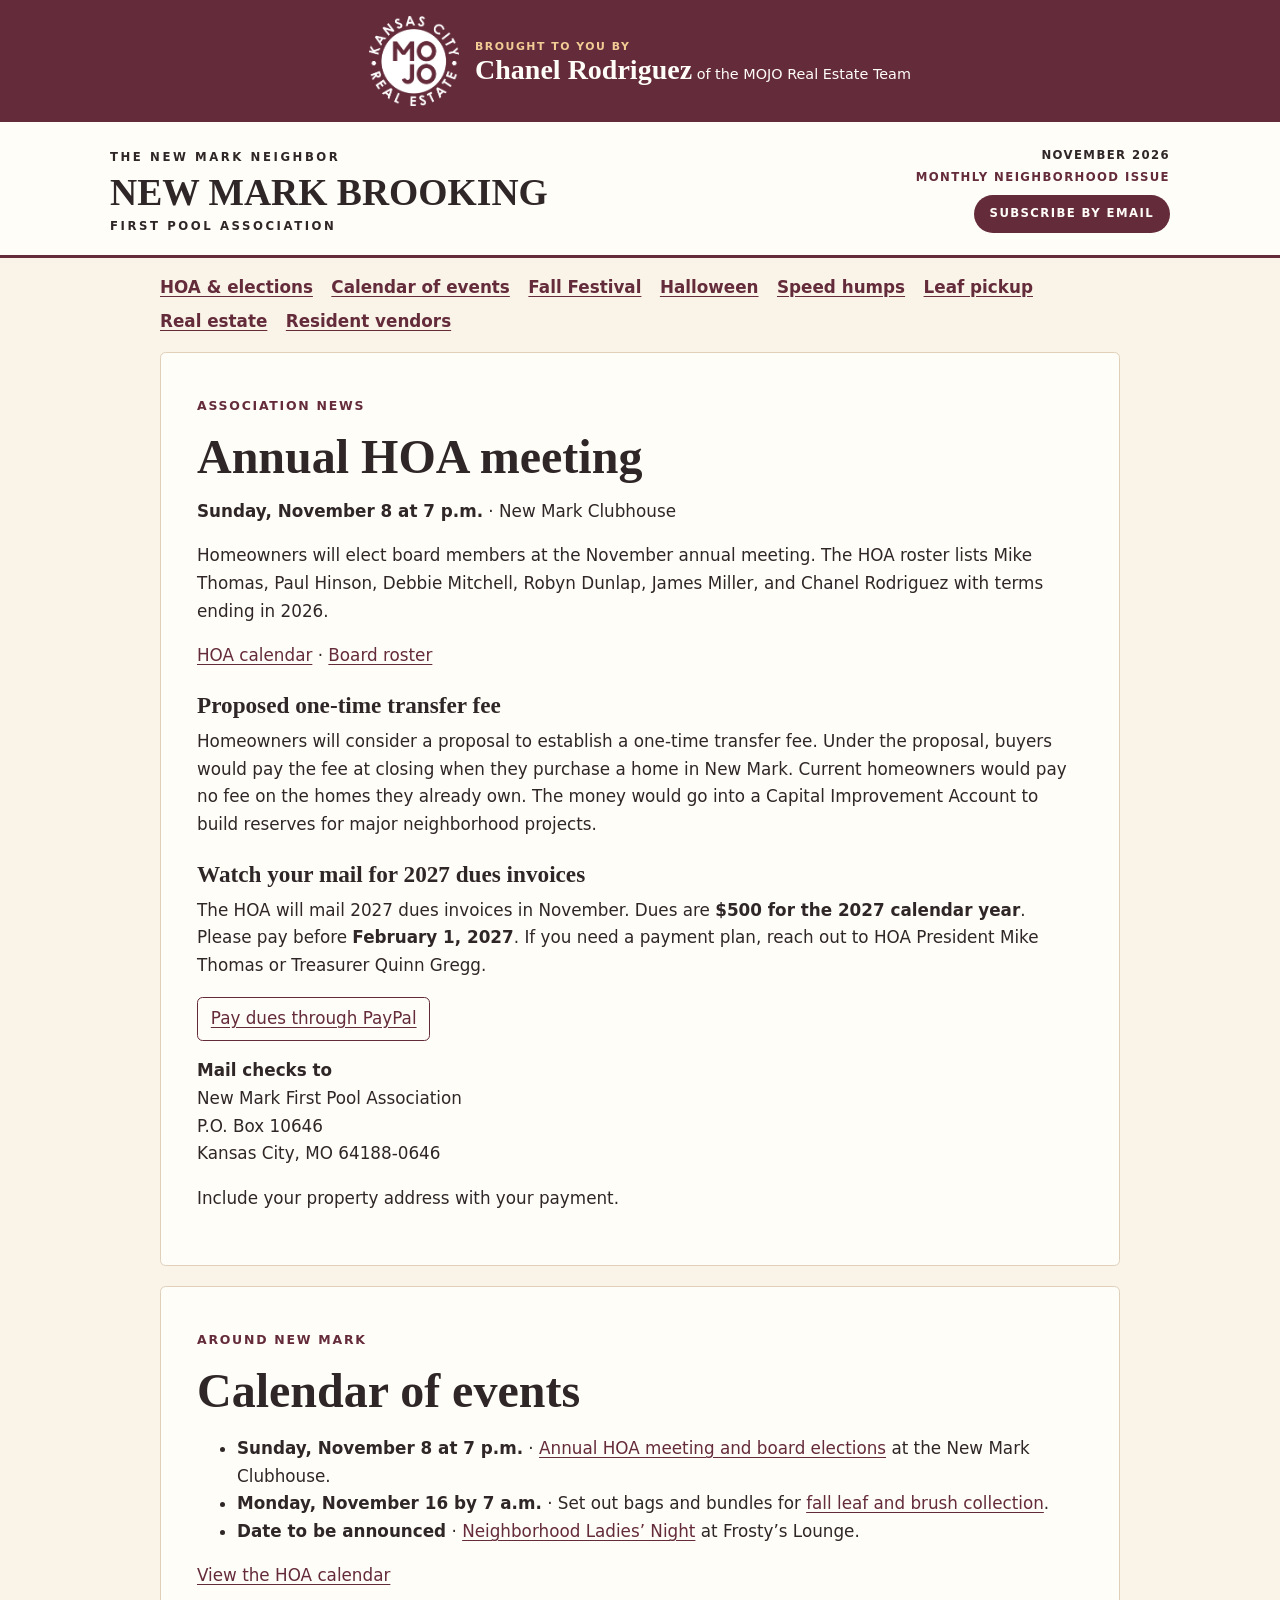
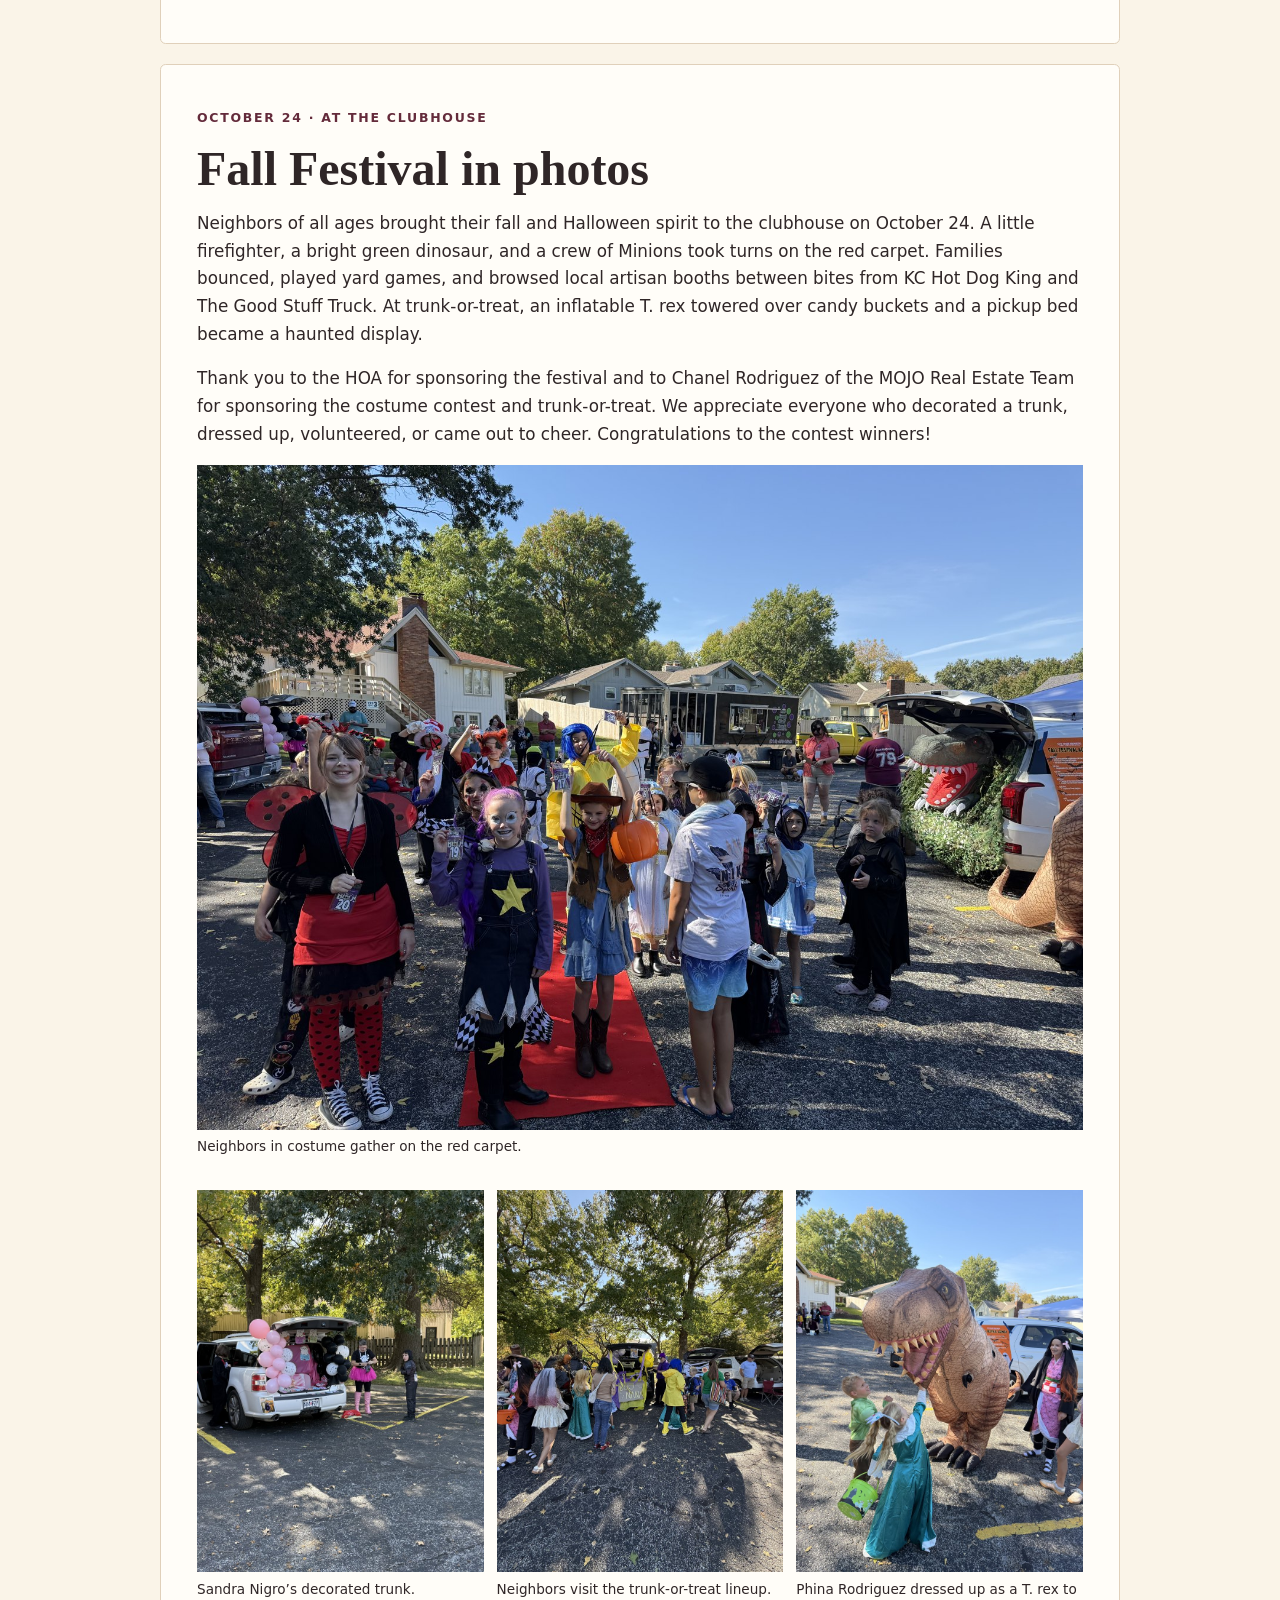
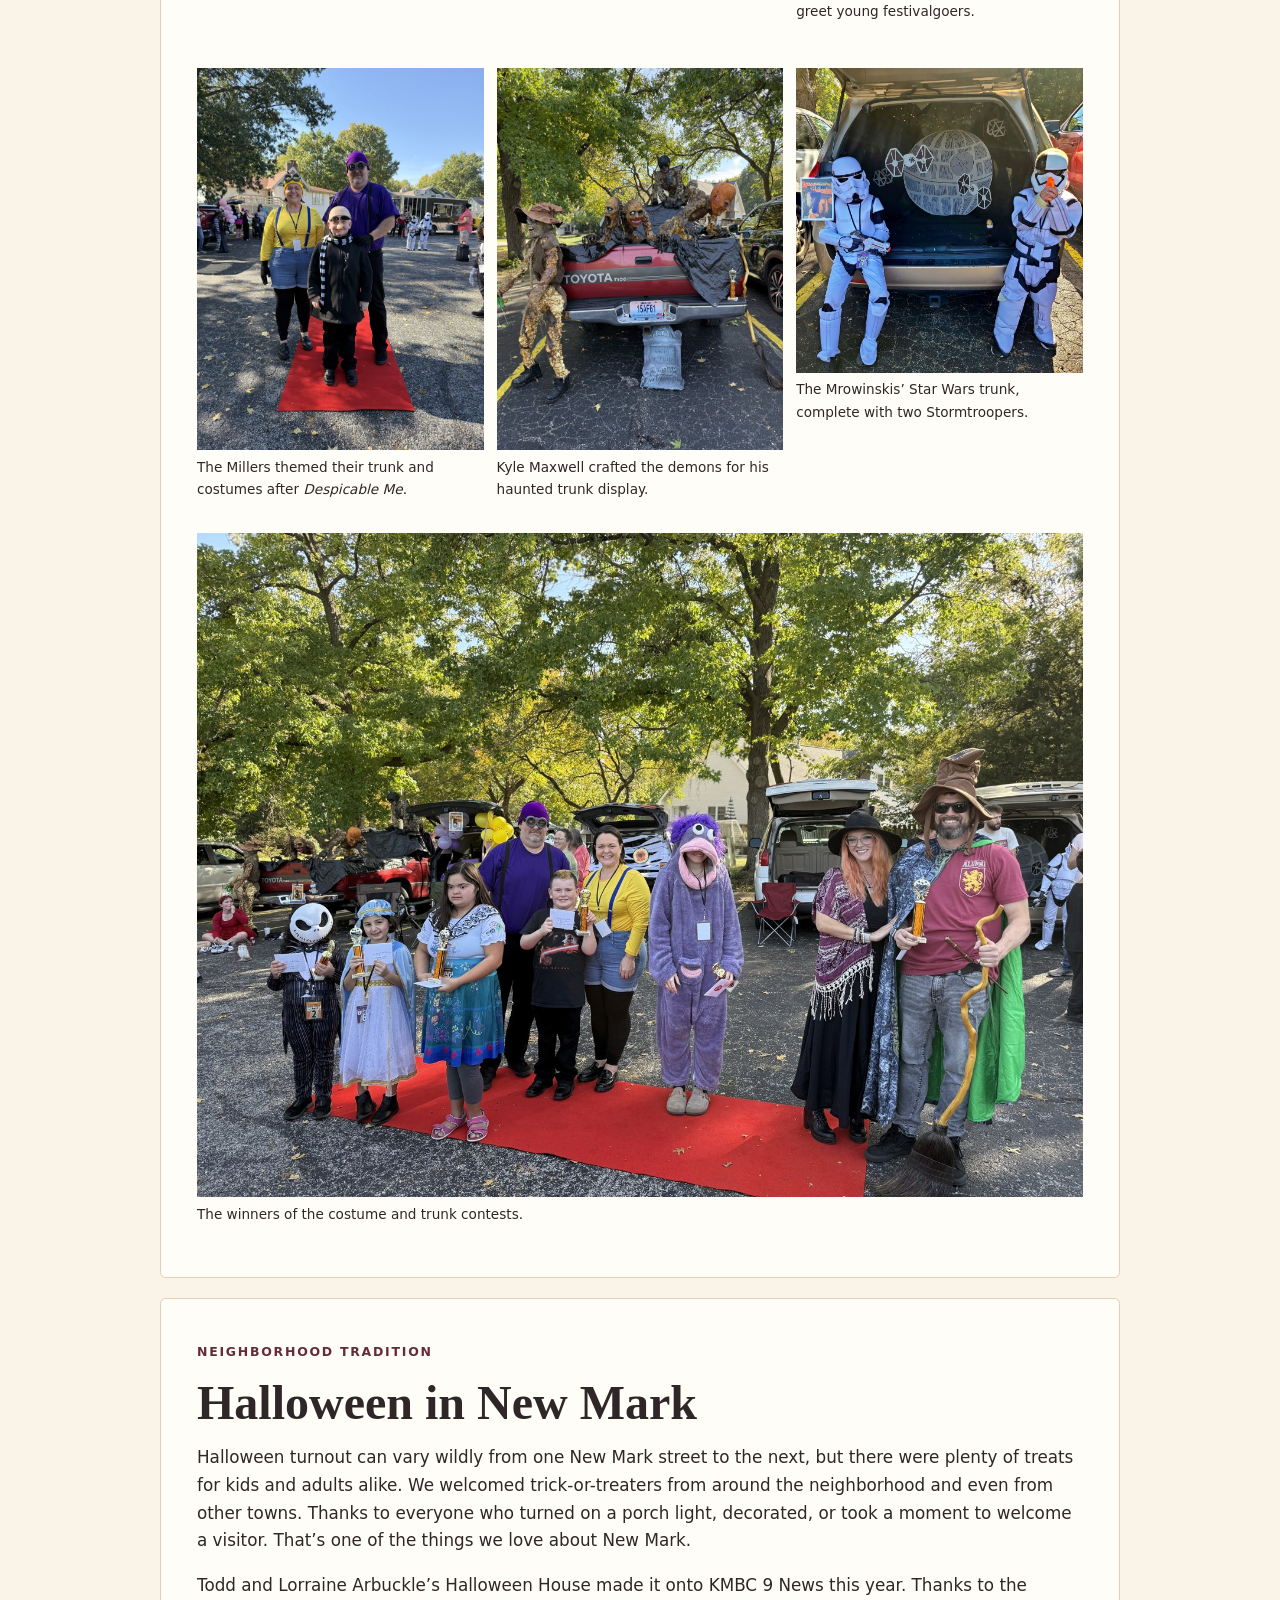
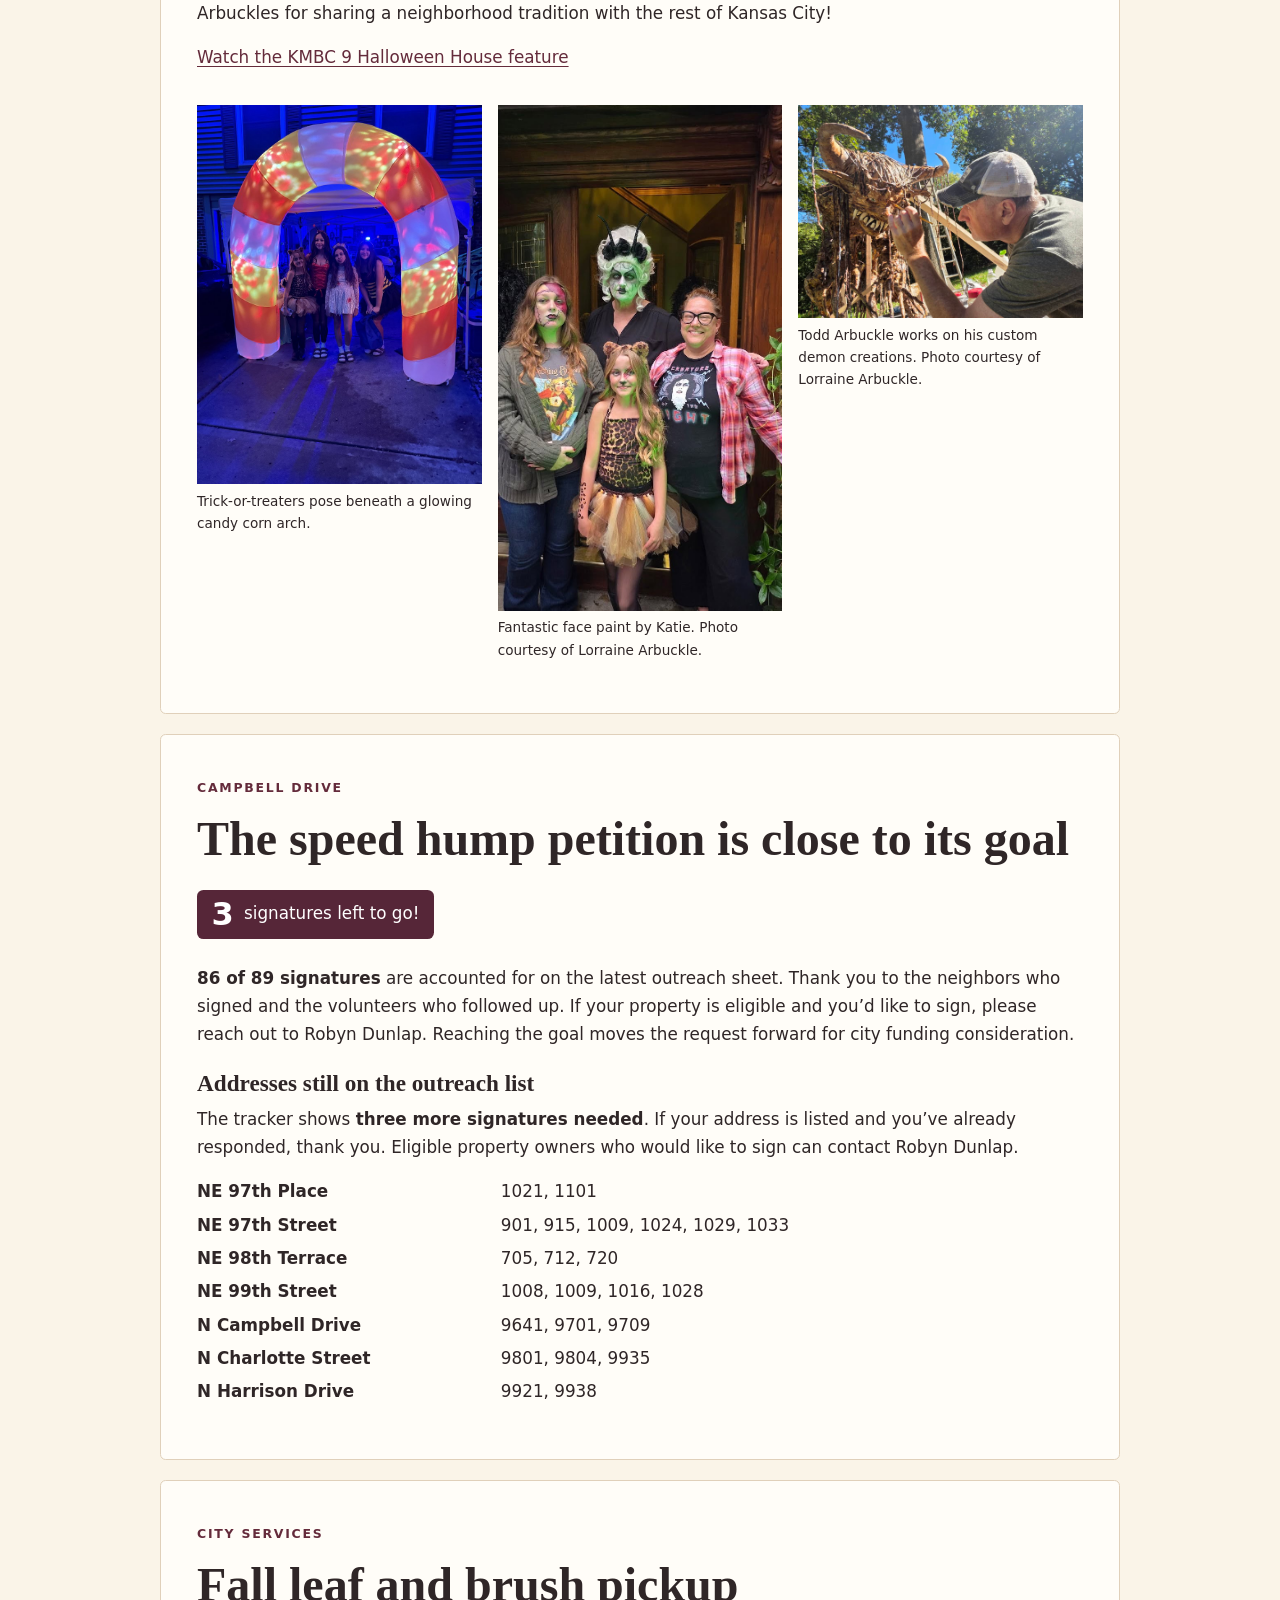
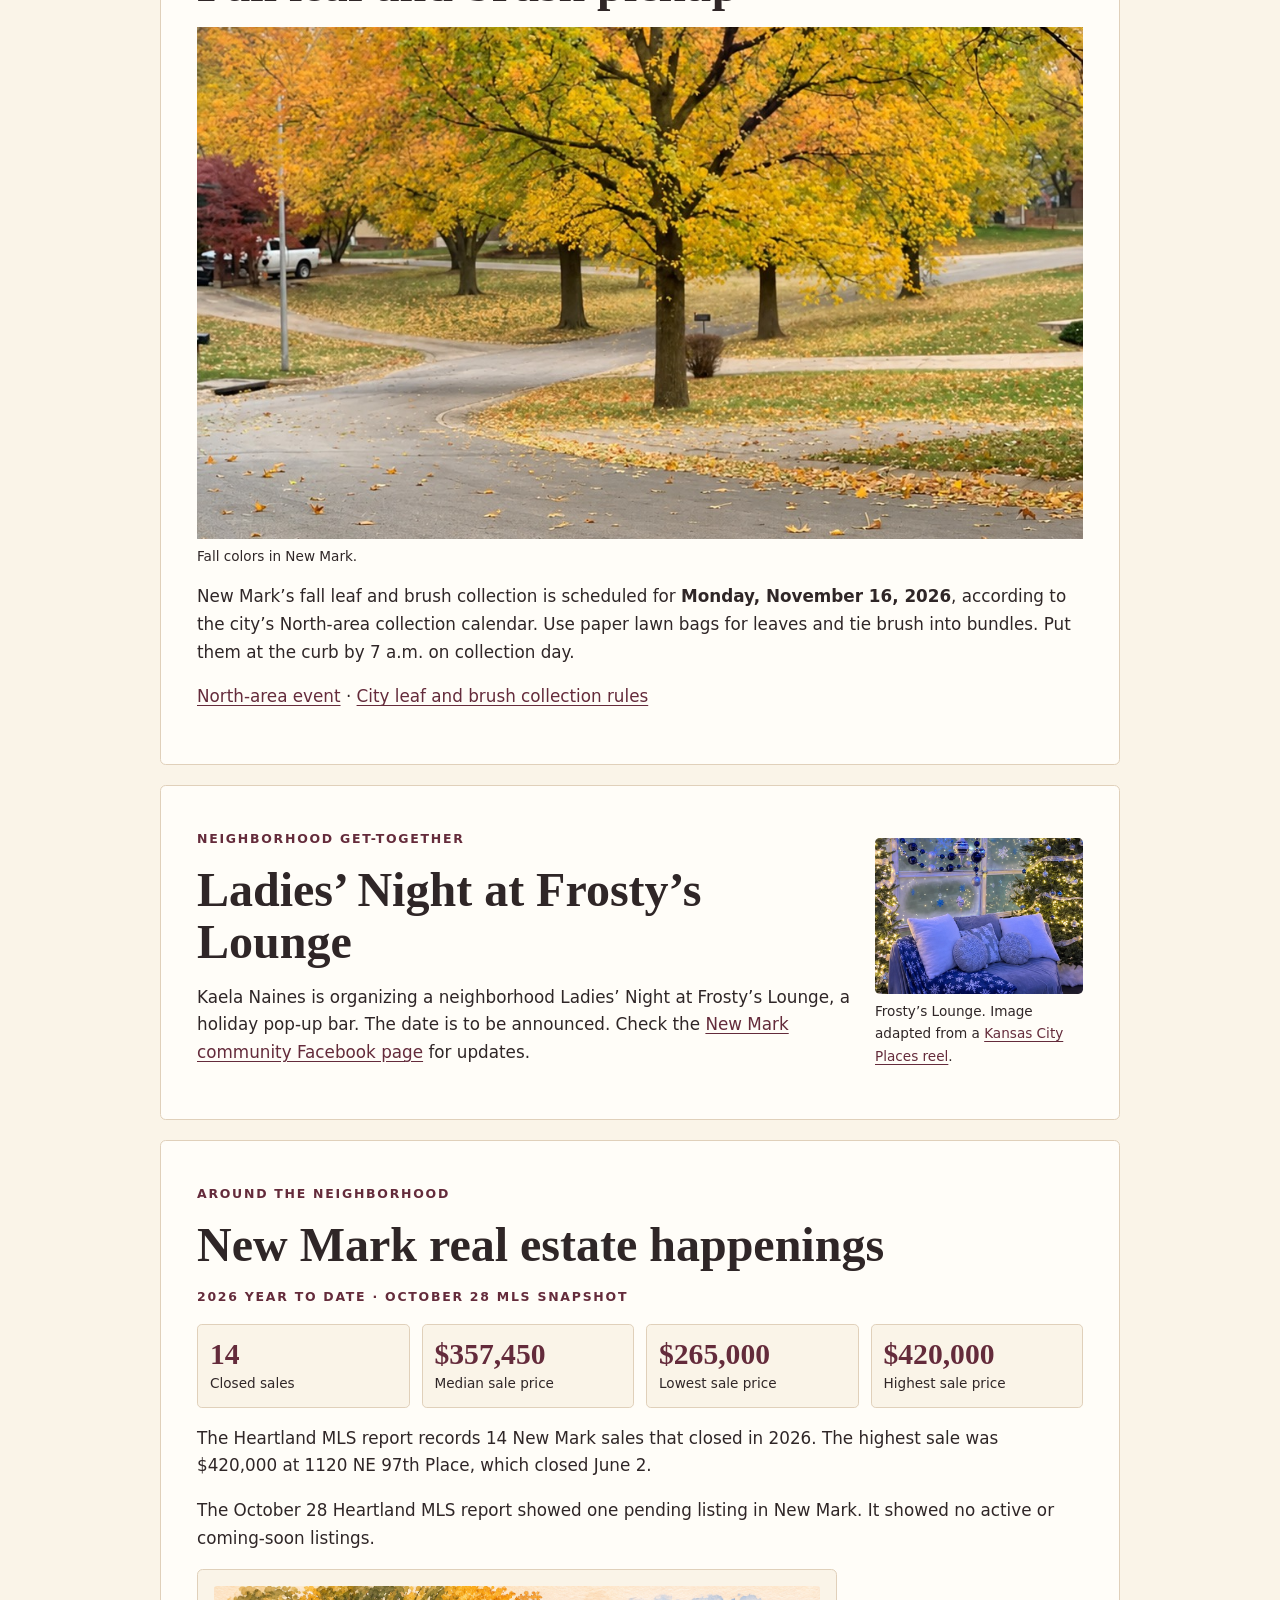
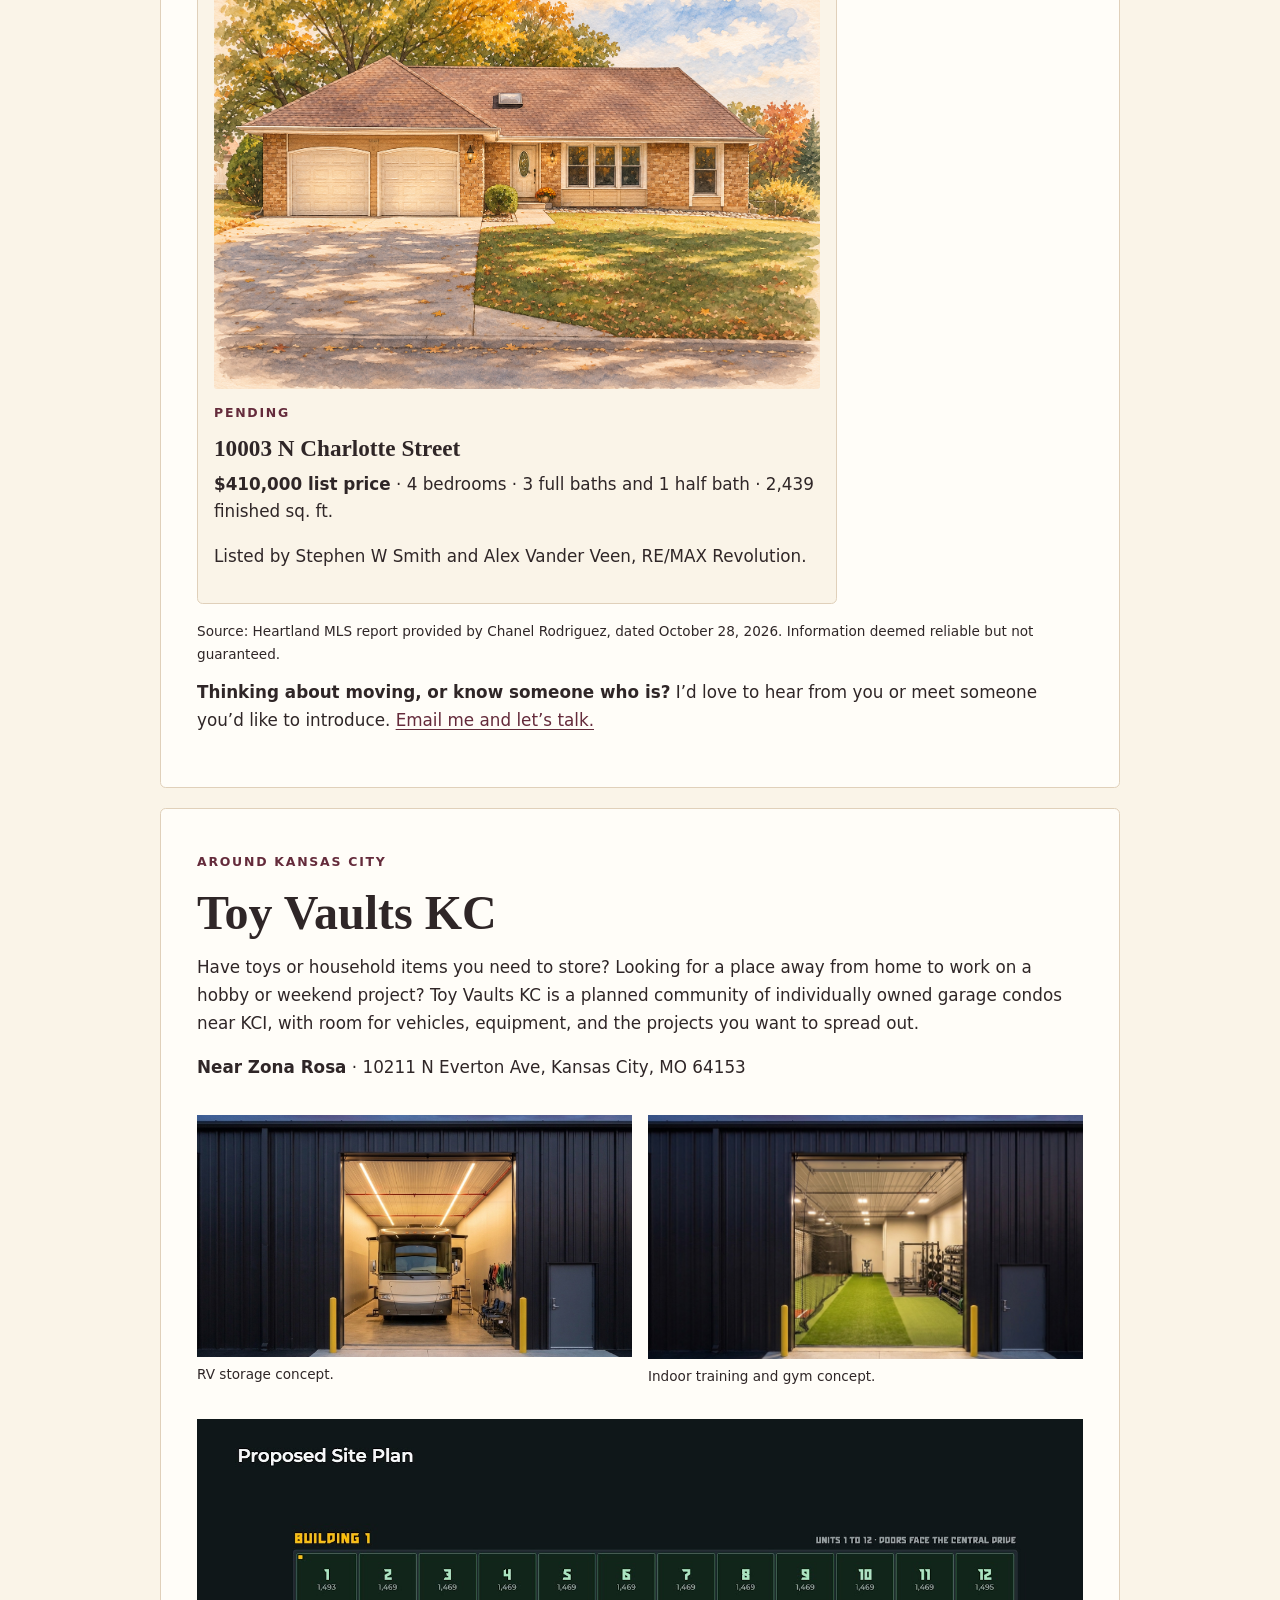
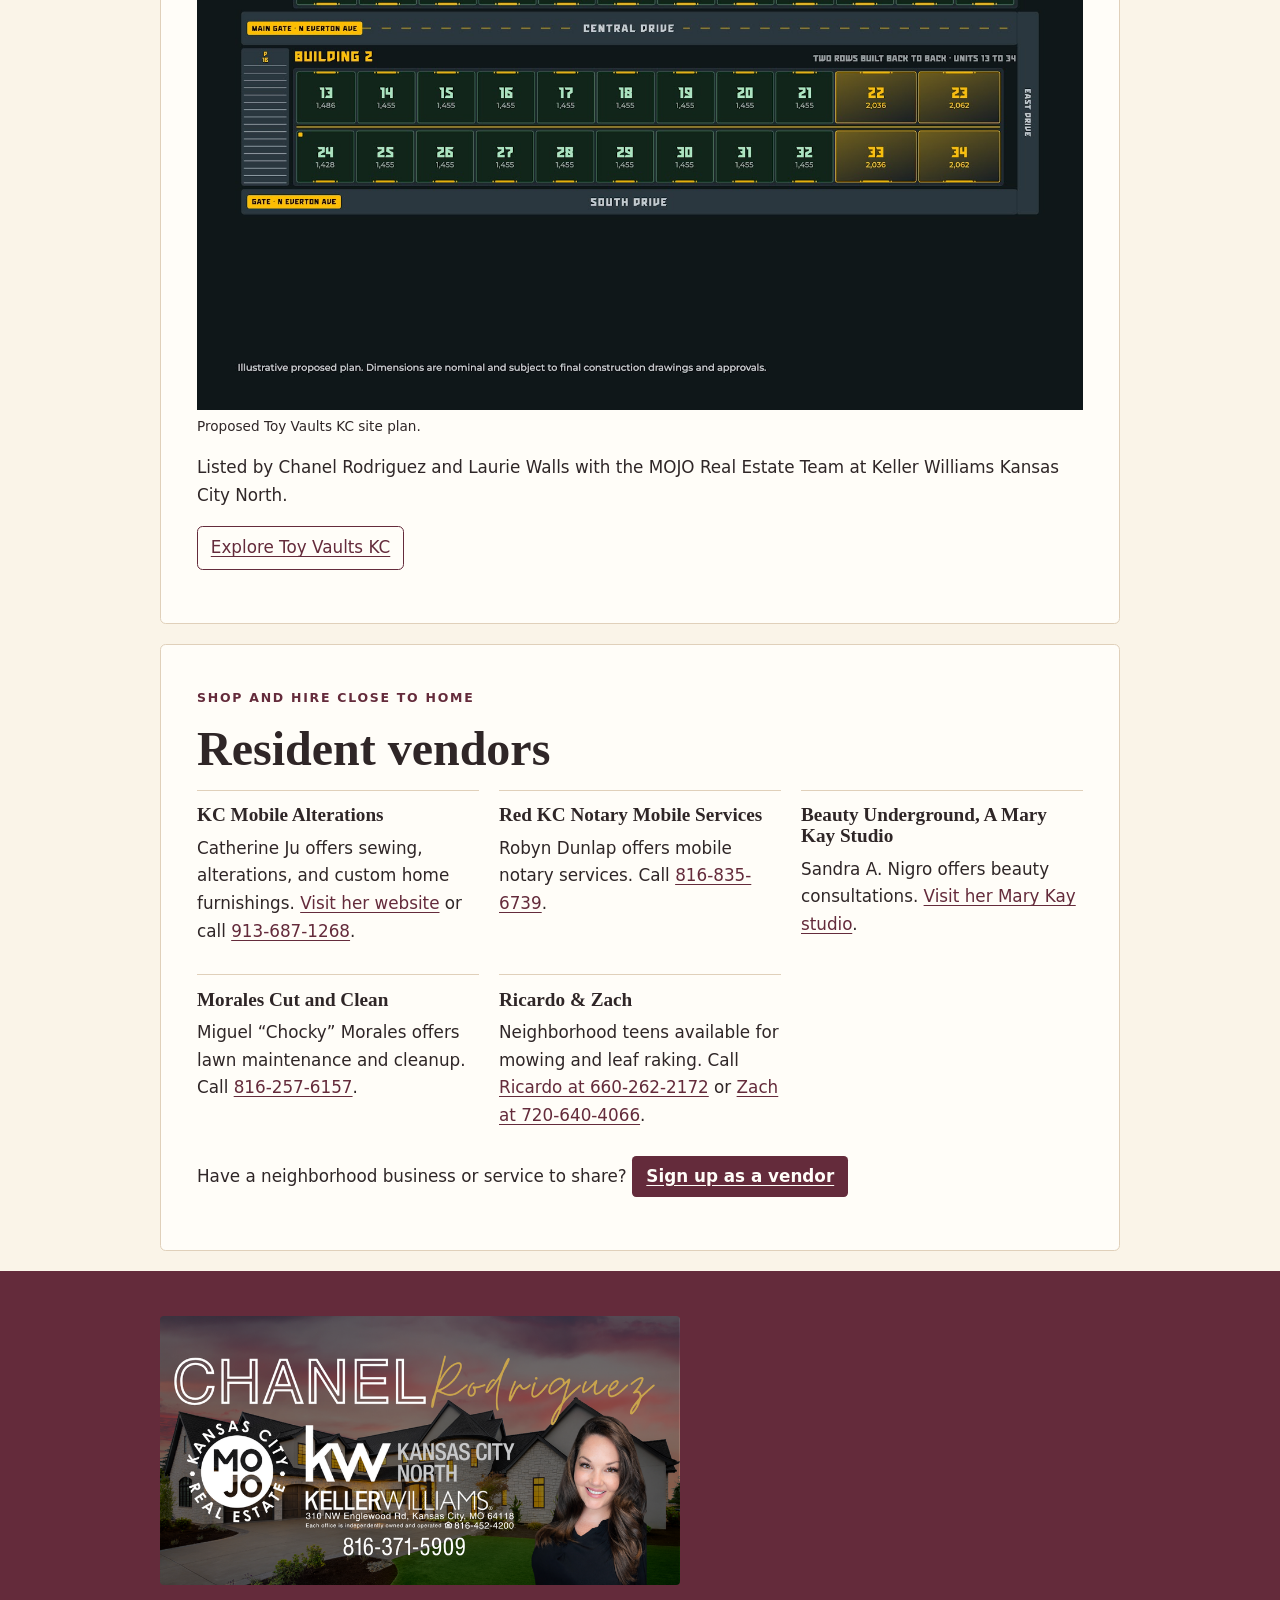
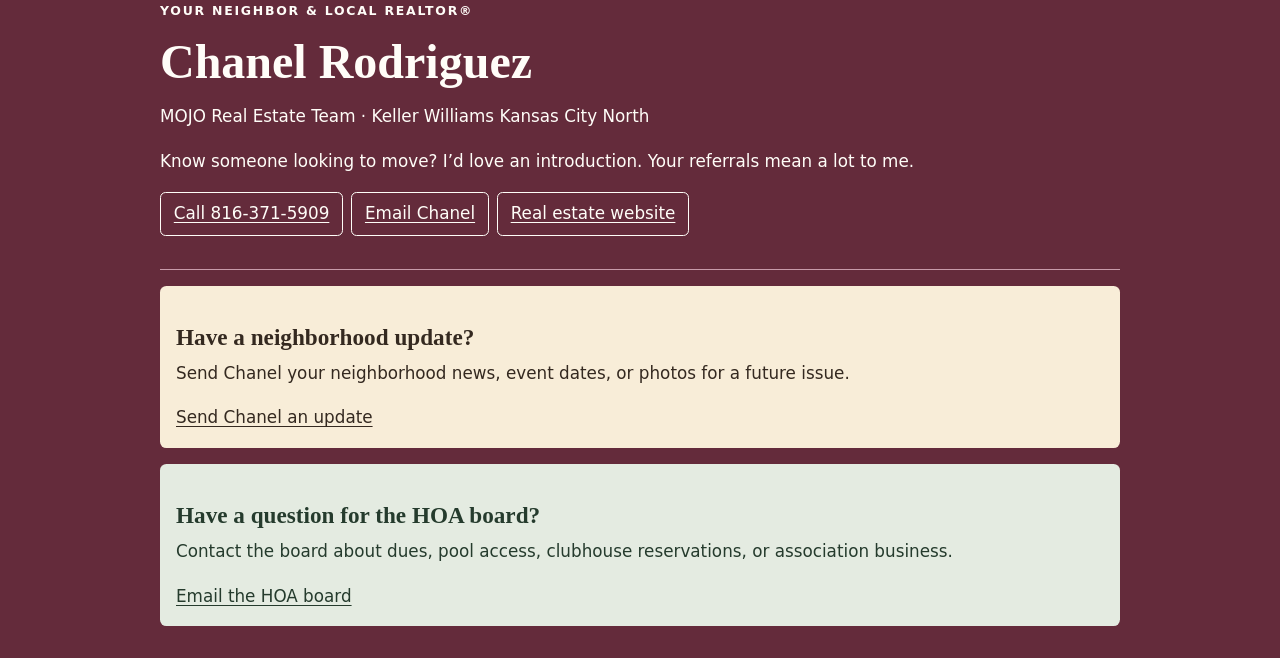
==== commit 78bb73e1: "Publish November 2026 New Mark Neighbor" ====
--- a/index.html
+++ b/index.html
@@ -1,224 +1,184 @@
-<!doctype html><html lang="en"><head><meta charset="utf-8"><meta name="viewport" content="width=device-width,initial-scale=1"><title>The New Mark Neighbor | October 2026</title>
-<style>
-:root{--navy:#25483a;--sky:#d8e4cf;--coral:#c96f3d;--cream:#fbf4e8;--ink:#1f2d3f;--muted:#657083;--green:#526f4d;--white:#fff;--line:#e1d8c8;--shadow:0 18px 50px rgba(51,42,26,.14)}
-*{box-sizing:border-box}html{scroll-behavior:smooth;scroll-padding-top:72px}body{margin:0;color:var(--ink);background:var(--cream);font-family:Arial,Helvetica,sans-serif;line-height:1.55}.skip-link{position:absolute;left:12px;top:-48px;z-index:20;background:#fff;color:var(--navy);padding:10px 14px;border-radius:999px;font-weight:900;text-decoration:none;box-shadow:var(--shadow)}.skip-link:focus{top:12px}a:focus-visible{outline:3px solid var(--coral);outline-offset:4px;border-radius:6px}.preview{background:#fff0cf;color:#4c3500;text-align:center;padding:10px 18px;font-size:.82rem;font-weight:800;letter-spacing:.03em;border-bottom:1px solid #e1be78}.masthead{background:var(--white)}.masthead-inner{max-width:1120px;margin:auto;padding:25px 24px 19px;display:flex;align-items:center;justify-content:space-between;gap:24px}.brand small{display:block;color:#947f69;font-size:.7rem;font-weight:800;letter-spacing:.34em;text-transform:uppercase;margin-bottom:3px}.brand strong{display:block;color:var(--navy);font-family:Georgia,serif;font-size:clamp(1.45rem,4vw,2.25rem);line-height:1.05;letter-spacing:.01em}.brand span{display:block;color:#947f69;font-size:.68rem;font-weight:800;letter-spacing:.35em;text-transform:uppercase;margin-top:7px}.issue{text-align:right;color:var(--navy);font-size:.78rem;font-weight:800;text-transform:uppercase;letter-spacing:.13em}.issue b{display:block;color:var(--coral);font-size:.7rem;margin-top:4px}.nav{background:var(--navy);color:white;position:sticky;top:0;z-index:10}.nav-inner{max-width:1120px;margin:auto;padding:0 24px;display:flex;gap:25px;overflow:auto;scroll-snap-type:x proximity}.nav a{color:white;text-decoration:none;font-size:.75rem;font-weight:800;text-transform:uppercase;letter-spacing:.08em;white-space:nowrap;padding:14px 0;border-bottom:3px solid transparent;scroll-snap-align:start}.nav a:hover{border-color:var(--coral)}.hero{max-width:1120px;margin:34px auto 0;padding:0 24px}.hero-card{min-height:480px;border-radius:25px;overflow:hidden;display:grid;grid-template-columns:1.08fr .92fr;background:var(--sky);box-shadow:var(--shadow)}.hero-copy{padding:clamp(34px,6vw,68px);display:flex;flex-direction:column;justify-content:center}.eyebrow{color:var(--navy);font-size:.73rem;font-weight:900;text-transform:uppercase;letter-spacing:.16em}.hero h1{margin:12px 0 15px;color:var(--navy);font-family:Georgia,serif;font-size:clamp(2.6rem,6vw,5.3rem);line-height:.94;letter-spacing:-.045em;max-width:690px}.hero p{font-size:1.06rem;max-width:610px;margin:0}.hero-image{background:linear-gradient(180deg,rgba(24,52,95,.03),rgba(24,52,95,.24)),url('august-bus-stop-watercolor.jpg') center/cover no-repeat;position:relative}.hero-image:after{content:'BACK TO SCHOOL • BUS STOPS • SLOW DOWN';position:absolute;bottom:26px;left:26px;right:26px;color:#fff;font-size:.68rem;font-weight:900;letter-spacing:.14em;text-shadow:0 2px 12px rgba(0,0,0,.4)}main{max-width:1120px;margin:auto;padding:52px 24px 76px}.section-head{display:flex;align-items:end;justify-content:space-between;gap:20px;margin-bottom:22px}.section-head h2{margin:0;color:var(--navy);font-family:Georgia,serif;font-size:clamp(2rem,4vw,3.2rem);line-height:1}.section-head p{margin:0;max-width:480px;color:var(--muted);font-size:.9rem}.glance{display:grid;grid-template-columns:repeat(3,1fr);gap:18px;margin-bottom:56px}.card{background:#fff;border:1px solid var(--line);border-radius:18px;padding:25px;box-shadow:0 10px 30px rgba(51,42,26,.06)}.card .num{display:block;color:var(--coral);font-size:.68rem;font-weight:900;letter-spacing:.13em;margin-bottom:25px}.card h3{color:var(--navy);font-family:Georgia,serif;font-size:1.45rem;line-height:1.08;margin:0 0 10px}.card p{margin:0;color:var(--muted);font-size:.92rem}.feature{display:grid;grid-template-columns:1fr 1fr;border-radius:24px;overflow:hidden;background:var(--navy);color:#fff;box-shadow:var(--shadow);margin-bottom:56px}.feature-image{min-height:430px;background:url('august-pool-photo.jpg') center/cover no-repeat}.feature-copy{padding:clamp(35px,6vw,65px);display:flex;flex-direction:column;justify-content:center}.feature .eyebrow{color:var(--sky)}.feature h2{font-family:Georgia,serif;font-size:clamp(2.2rem,4vw,3.65rem);line-height:1;margin:10px 0 16px}.feature p{color:#e4ecdf;margin:0 0 24px}.pill{display:inline-block;align-self:flex-start;background:var(--coral);color:#fff;text-decoration:none;border-radius:999px;padding:11px 18px;font-size:.78rem;font-weight:900;letter-spacing:.06em;text-transform:uppercase}.calendar{display:grid;grid-template-columns:.75fr 1.25fr;gap:28px;margin-bottom:56px}.date-panel{background:var(--coral);color:#fff;border-radius:22px;padding:34px}.date-panel small{font-weight:900;letter-spacing:.15em;text-transform:uppercase}.date-panel strong{display:block;font-family:Georgia,serif;font-size:4.5rem;line-height:.95;margin:50px 0 8px}.date-panel p{margin:0}.events{background:#fff;border-radius:22px;padding:14px 30px}.event{display:grid;grid-template-columns:92px 1fr;gap:18px;padding:22px 0;border-bottom:1px solid var(--line)}.event:last-child{border:0}.event time{color:var(--coral);font-weight:900;font-size:.78rem;text-transform:uppercase;letter-spacing:.07em}.event h3{margin:0 0 5px;color:var(--navy);font-size:1.05rem}.event p{margin:0;color:var(--muted);font-size:.88rem}.garden{display:grid;grid-template-columns:.72fr 1.28fr;gap:0;background:var(--sky);border-radius:24px;overflow:hidden;margin-bottom:56px}.garden-image{min-height:460px;background:url('august-garden-tomatillo.jpg') center/cover no-repeat}.garden-copy{padding:clamp(35px,6vw,70px);align-self:center}.garden h2{font-family:Georgia,serif;color:var(--navy);font-size:clamp(2.2rem,4vw,3.5rem);line-height:1;margin:10px 0 16px}.garden p{margin:0 0 18px}.market{background:#fff;border-left:8px solid var(--coral);border-radius:18px;padding:35px 38px;display:grid;grid-template-columns:1fr 1.4fr;gap:38px;align-items:center}.market h2{color:var(--navy);font-family:Georgia,serif;font-size:2.5rem;line-height:1;margin:7px 0 12px}.market-note{color:var(--muted);font-size:.84rem}.stats{display:grid;grid-template-columns:repeat(4,1fr);gap:12px}.stat{background:var(--cream);border-radius:14px;padding:18px}.stat b{display:block;color:var(--navy);font-size:clamp(1.18rem,2vw,1.55rem);line-height:1.05}.stat span{font-size:.74rem;color:var(--muted);text-transform:uppercase;font-weight:800;letter-spacing:.05em}footer{background:var(--navy);color:#fff}.footer-inner{max-width:1120px;margin:auto;padding:50px 24px;display:grid;grid-template-columns:1.4fr 1fr;gap:50px}.footer-inner h2{font-family:Georgia,serif;font-size:2rem;margin:0 0 10px}.footer-inner p{color:#d9e3dd;margin:0}.contact{display:grid;gap:8px;align-content:center}.contact a{color:#fff;text-decoration:none;font-weight:800}.fineprint{max-width:1120px;margin:auto;padding:18px 24px 28px;border-top:1px solid rgba(255,255,255,.15);color:#c4d0cc;font-size:.72rem}.coral-line{height:8px;background:var(--coral)}
-@media(max-width:780px){.issue{display:none}.hero-card,.feature,.calendar,.garden,.market,.footer-inner{grid-template-columns:1fr}.hero-image{min-height:260px;order:-1}.hero-copy{padding:34px 28px}.glance{grid-template-columns:1fr}.feature-image{min-height:300px}.calendar{gap:16px}.date-panel strong{margin-top:20px}.market{padding:28px}.stats{grid-template-columns:1fr}.garden-image{min-height:330px}.nav-inner{gap:18px}.section-head{display:block}.section-head p{margin-top:10px}}
-@media print{.preview,.nav{display:none}body{background:#fff}.hero-card,.card,.feature{box-shadow:none}}
-</style>
-<style>
-.header-subscribe{display:inline-block;margin-top:10px;background:var(--coral);color:#fff;text-decoration:none;border-radius:999px;padding:9px 15px;font-size:.7rem;font-weight:900;letter-spacing:.08em;text-transform:uppercase}
-.header-subscribe:hover{background:#ff7a60}
-@media(max-width:780px){.masthead-inner{display:block}.issue{display:block;text-align:left;margin-top:16px}.header-subscribe{margin-top:8px}}
-.market-highlight{grid-column:1/-1;background:#e7f3f6;border-radius:14px;padding:20px 22px;border-left:4px solid var(--navy)}
-.market-highlight strong{display:block;color:var(--navy);font-family:Georgia,serif;font-size:1.25rem;margin-bottom:5px}
-.market-highlight p{margin:0;color:#3f4c5f;font-size:.9rem}
-.market-monthly{grid-column:1/-1;margin:0;background:var(--navy);color:#fff;border-radius:14px;padding:18px 22px;font-size:1.02rem;font-weight:900;letter-spacing:.02em}
-.hero-image{background-image:linear-gradient(180deg,rgba(9,38,108,.03),rgba(9,38,108,.34)),url('september-diving-board.jpg');background-position:center 45%;background-size:cover}
-.hero-image:after{content:'LAST SPLASHES • FALL DATES • SEPTEMBER NOTES'}
-.hero.solstice h1{font-size:clamp(2.55rem,5vw,4.35rem);line-height:.98}
-.hero.solstice p{font-size:1rem;line-height:1.6}
-.market-gallery{grid-column:1/-1}
-.market-gallery h3{margin:2px 0 5px;color:var(--navy);font-family:Georgia,serif;font-size:1.75rem}
-.market-gallery-intro{margin:0 0 14px;color:var(--muted);font-size:.82rem}.source-note{margin:14px 0 0;color:var(--muted);font-size:.74rem;font-style:italic}
-.listing-grid{display:grid;grid-template-columns:repeat(auto-fit,minmax(240px,1fr));gap:14px}
-.listing-card{overflow:hidden;background:var(--cream);border:1px solid var(--line);border-top:5px solid var(--sky);border-radius:14px}
-.listing-card img{display:block;width:100%;height:130px;object-fit:cover}
-.listing-art{height:180px;background-repeat:no-repeat;background-size:cover;background-position:center;border-bottom:1px solid var(--line)}
-.art-9700{background-image:url('july-9700-charlotte-watercolor.jpg')}
-.art-10003{background-image:url('july-10003-charlotte-watercolor.jpg')}
-.art-1115{background-image:url('july-1115-96th-watercolor.jpg')}
-.art-1101{background-image:url('july-1101-96th-watercolor.jpg')}
-.art-9927{background-image:url('september-9927-harrison-watercolor.png')}
-.listing-copy{padding:14px}
-.listing-status{display:block;color:var(--coral);font-size:.65rem;font-weight:900;letter-spacing:.1em;text-transform:uppercase;margin-bottom:5px}
-.listing-copy h4{margin:0 0 3px;color:var(--navy);font-family:Georgia,serif;font-size:1.03rem;line-height:1.15}
-.listing-price{margin:0 0 2px;color:var(--ink);font-size:.8rem;font-weight:800}
-.listing-dom{margin:0 0 10px;color:var(--muted);font-size:.72rem;font-weight:700}
-.listing-note{margin:0 0 10px;color:var(--navy);font-size:.72rem;font-weight:800;line-height:1.35}
-.listing-credit{margin:0;color:var(--muted);font-size:.68rem;line-height:1.35}
-.pill-row{display:flex;flex-wrap:wrap;gap:10px}
-.pill.secondary{background:var(--sky);color:var(--navy)}
-.nav-inner{scrollbar-width:none}
-.nav-inner::-webkit-scrollbar{display:none}
-.card a,.event a,.traffic-update a,.real-estate-cta a{color:inherit;font-weight:800}
-.traffic-update{margin:0 0 56px;background:var(--navy);color:#fff;border-radius:24px;padding:clamp(30px,5vw,54px);display:grid;grid-template-columns:minmax(0,1.35fr) minmax(260px,.65fr);gap:32px;align-items:stretch;box-shadow:var(--shadow)}
-.traffic-visual{display:grid;grid-template-rows:auto 1fr;gap:18px}
-.traffic-count{text-align:center;padding:22px;border-radius:18px;background:rgba(255,255,255,.08);border:1px solid rgba(255,255,255,.14)}
-.traffic-count b{display:block;color:var(--sky);font-family:Georgia,serif;font-size:clamp(4.2rem,8vw,6.5rem);line-height:.8}
-.traffic-count span{display:block;margin-top:15px;font-size:.72rem;font-weight:900;letter-spacing:.13em;text-transform:uppercase}
-.traffic-copy .eyebrow{color:var(--sky)}
-.traffic-copy h2{font-family:Georgia,serif;font-size:clamp(2rem,4vw,3.25rem);line-height:1;margin:8px 0 15px}
-.traffic-copy p{margin:0 0 13px;color:#d8e8f1}
-.traffic-note{padding:13px 16px;border-radius:10px;background:rgba(139,200,220,.16);font-size:.84rem}
-.traffic-streets{display:grid;grid-template-columns:repeat(2,minmax(0,1fr));gap:9px 16px;margin-top:18px;padding:16px;border-radius:14px;background:rgba(255,255,255,.08);font-size:.78rem;color:#d8e8f1}
-.traffic-streets div{overflow-wrap:anywhere}
-.traffic-streets strong{color:#fff}
-.traffic-photo{min-height:320px;border-radius:18px;background:url('august-speed-hump-photo.jpg') center/cover no-repeat;border:1px solid rgba(255,255,255,.18);box-shadow:0 16px 34px rgba(0,0,0,.18)}
-.real-estate-cta{margin:26px 0 0;background:var(--coral);color:#fff;border-radius:22px;padding:28px 34px;display:grid;grid-template-columns:minmax(360px,1.05fr) .8fr auto;align-items:center;gap:28px}
-.cta-photo{width:100%;min-height:215px;border-radius:18px;background-image:url('chanel-mojo-card.jpg');background-size:cover;background-position:center;background-repeat:no-repeat;box-shadow:0 12px 26px rgba(8,35,73,.18);border:3px solid rgba(255,255,255,.45)}
-.real-estate-cta h2{font-family:Georgia,serif;font-size:clamp(1.7rem,3vw,2.45rem);line-height:1.05;margin:0 0 7px}
-.real-estate-cta p{margin:0}
-.cta-actions{display:flex;flex-direction:column;gap:10px;min-width:185px}
-.real-estate-cta .pill{background:#fff;color:var(--navy);white-space:nowrap;text-align:center}
-.real-estate-cta .pill.secondary{background:var(--navy);color:#fff}
-.footer-inner.footer-profile{grid-template-columns:1.05fr .95fr;gap:44px;align-items:start}
-.chanel-photo{width:210px;height:235px;border-radius:20px;background-image:url('chanel-profile-source.png');background-size:685px 969px;background-position:right bottom;background-repeat:no-repeat;box-shadow:0 14px 30px rgba(0,0,0,.2);border:3px solid rgba(255,255,255,.2)}
-.footer-kicker{display:block;color:var(--sky);font-size:.68rem;font-weight:900;letter-spacing:.15em;text-transform:uppercase;margin-bottom:8px}
-.footer-news h2{font-size:clamp(1.9rem,3vw,2.65rem);line-height:1.05}
-.footer-news p{margin-bottom:18px}
-.footer-button{display:inline-block;background:var(--coral);color:#fff;text-decoration:none;border-radius:999px;padding:11px 18px;font-size:.75rem;font-weight:900;letter-spacing:.06em;text-transform:uppercase}
-.footer-realty{margin-top:21px!important;font-size:.82rem}
-.footer-realty a{color:#fff;font-weight:900}
-.board-box{background:rgba(255,255,255,.09);border:1px solid rgba(255,255,255,.14);border-radius:18px;padding:25px}
-.board-box h3{font-family:Georgia,serif;font-size:1.45rem;line-height:1.1;margin:0 0 10px}
-.board-box p{font-size:.84rem;margin-bottom:17px}
-.board-box a{display:block;color:#fff;font-weight:800;text-decoration:none;margin-top:7px;overflow-wrap:anywhere}
-@media(max-width:900px){.listing-grid{grid-template-columns:repeat(2,1fr)}}
-.date-panel p{font-size:1.1rem}
-.sponsor-bar{background:var(--navy);color:#fff;display:flex;align-items:center;justify-content:center;gap:18px;padding:16px 22px;border-bottom:4px solid var(--coral);box-shadow:0 8px 24px rgba(7,28,66,.12);text-align:left}.sponsor-logo{width:92px;height:92px;object-fit:contain}.sponsor-bar small{display:block;color:var(--sky);font-size:.68rem;font-weight:900;letter-spacing:.16em;text-transform:uppercase}.sponsor-bar strong{display:inline;color:#fff;font-family:Georgia,serif;font-size:1.65rem;line-height:1}.sponsor-bar span{color:#fff;font-size:.92rem;font-weight:800}
-
-.local-roundup,.resident-vendors,.dumpster,.community-moments,.tree-health,.school-safety{margin-bottom:56px}
-.roundup-grid{display:grid;grid-template-columns:repeat(2,1fr);gap:18px}.vendor-grid{display:grid;grid-template-columns:repeat(2,1fr);gap:18px}
-.roundup-card,.vendor-card{background:#fff;border:1px solid var(--line);border-radius:18px;padding:24px;box-shadow:0 10px 30px rgba(8,35,73,.05)}
-.roundup-card .tag,.vendor-card .tag{display:block;color:var(--coral);font-size:.68rem;font-weight:900;letter-spacing:.12em;text-transform:uppercase;margin-bottom:16px}
-.roundup-card h3,.vendor-card h3{color:var(--navy);font-family:Georgia,serif;font-size:1.35rem;line-height:1.1;margin:0 0 10px}
-.roundup-card p,.vendor-card p{margin:0 0 14px;color:var(--muted);font-size:.9rem}
-.roundup-card a,.vendor-card a{color:var(--navy);font-weight:900;text-decoration:none}
-.board-actions{display:flex;flex-wrap:wrap;gap:10px;margin-top:18px}
-.board-box a.board-button{display:inline-block;background:var(--coral);color:#fff;border-radius:999px;padding:11px 16px;font-size:.76rem;font-weight:900;letter-spacing:.05em;text-transform:uppercase}
-.moments-grid{display:grid;grid-template-columns:1.2fr .8fr;gap:18px}
-.moment-card{position:relative;min-height:280px;border-radius:22px;overflow:hidden;background:#dbe8e7 center/cover no-repeat;box-shadow:var(--shadow)}
-.moment-card.large{min-height:420px;background-image:linear-gradient(180deg,rgba(24,52,95,.02),rgba(24,52,95,.32)),url('september-back-to-school-pool.jpg')}
-.moment-card.grill{background-image:linear-gradient(180deg,rgba(24,52,95,.02),rgba(24,52,95,.38)),url('september-grill-volunteers.jpg');background-position:center 24%}
-.moment-card.movie{background-image:linear-gradient(180deg,rgba(24,52,95,.02),rgba(24,52,95,.48)),url('september-dive-in-movie.jpg')}
-.moment-stack{display:grid;gap:18px}
-.moment-caption{position:absolute;left:20px;right:20px;bottom:18px;color:#fff;text-shadow:0 2px 12px rgba(0,0,0,.55)}
-.moment-caption strong{display:block;font-family:Georgia,serif;font-size:1.35rem;line-height:1.05}
-.moment-caption span{display:block;margin-top:4px;font-size:.72rem;font-weight:900;letter-spacing:.12em;text-transform:uppercase}
-.school-safety-card{display:grid;grid-template-columns:.78fr 1.22fr;gap:0;background:#fff;border:1px solid var(--line);border-radius:24px;overflow:hidden;box-shadow:var(--shadow)}
-.school-safety-image{min-height:380px;background:linear-gradient(180deg,rgba(37,72,58,.02),rgba(37,72,58,.2)),url('august-bus-stop-watercolor.jpg') center/cover no-repeat}
-.school-safety-copy{padding:clamp(30px,5vw,54px);align-self:center}
-.school-safety-copy h2{font-family:Georgia,serif;color:var(--navy);font-size:clamp(2rem,4vw,3.15rem);line-height:1;margin:10px 0 14px}
-.school-safety-copy p{margin:0 0 14px;color:var(--muted)}
-.school-safety-times{display:grid;grid-template-columns:repeat(2,1fr);gap:12px;margin-top:20px}
-.school-safety-times div{background:var(--cream);border-radius:16px;padding:18px;border-left:4px solid var(--coral)}
-.school-safety-times strong{display:block;color:var(--navy);font-family:Georgia,serif;font-size:1.2rem;line-height:1}
-.school-safety-times span{display:block;margin-top:5px;color:var(--muted);font-size:.82rem;font-weight:800;text-transform:uppercase;letter-spacing:.06em}
-.tree-card{background:#fff;border:1px solid var(--line);border-radius:24px;padding:clamp(30px,5vw,52px);box-shadow:var(--shadow);display:grid;grid-template-columns:1fr 1fr;gap:28px;align-items:stretch;border-top:8px solid var(--green)}
-.tree-card h2{font-family:Georgia,serif;color:var(--navy);font-size:clamp(2rem,4vw,3.25rem);line-height:1;margin:10px 0 14px}
-.tree-card p{margin:0 0 14px;color:var(--muted)}
-.drain-photo{min-height:315px;border-radius:20px;overflow:hidden;background:url('september-storm-drain-crop.jpg') center/cover no-repeat;box-shadow:0 12px 28px rgba(37,72,58,.13);margin-bottom:0}
-.tree-details{display:grid;gap:14px}
-.tree-details.compact{grid-template-columns:1fr 1fr;align-content:start}
-.tree-details.compact .tree-note:first-child{grid-column:1/-1}
-.tree-note{background:var(--cream);border-radius:18px;padding:20px;border-left:4px solid var(--green)}
-.tree-note h3{margin:0 0 8px;color:var(--navy);font-family:Georgia,serif;font-size:1.25rem}
-.tree-note ul{margin:0;padding-left:20px;color:var(--muted);font-size:.9rem}
-.tree-note a{color:var(--navy);font-weight:900;text-decoration:none}
-.dumpster-card{background:#fff;border:1px solid var(--line);border-radius:24px;padding:clamp(28px,5vw,46px);box-shadow:var(--shadow);display:grid;grid-template-columns:.9fr 1.1fr;gap:32px;align-items:start;border-left:8px solid var(--coral)}
-.dumpster-intro{display:block}
-.dumpster-icon{width:88px;height:88px;border-radius:22px;background:var(--navy);display:grid;place-items:center;color:#fff;box-shadow:0 16px 32px rgba(24,52,95,.22)}
-.dumpster-rules .dumpster-icon{width:100%;height:165px;margin-top:22px}
-.dumpster-icon svg{width:58px;height:58px}.dumpster-rules .dumpster-icon svg{width:104px;height:104px}
-.dumpster-card h2{font-family:Georgia,serif;color:var(--navy);font-size:clamp(2rem,4vw,3.2rem);line-height:1;margin:10px 0 14px}
-.dumpster-card p{margin:0 0 14px;color:var(--muted)}
-.dumpster-rules{background:var(--cream);border-radius:18px;padding:22px}
-.dumpster-rules h3{margin:0 0 10px;color:var(--navy);font-family:Georgia,serif;font-size:1.35rem}
-.dumpster-rules ul{margin:0;padding-left:20px;color:var(--muted);columns:2;column-gap:28px;font-size:.87rem}
-.dumpster-rules li{break-inside:avoid;margin-bottom:4px}
-.board-box a.board-button.secondary{background:#fff;color:var(--navy)}
-@media(max-width:900px){.footer-inner.footer-profile{grid-template-columns:1fr}.real-estate-cta{grid-template-columns:1fr}.cta-actions{flex-direction:row;flex-wrap:wrap}.cta-photo{min-height:240px}.traffic-streets{grid-template-columns:1fr}}
-@media(max-width:780px){.traffic-update,.dumpster-card,.moments-grid,.tree-card,.school-safety-card,.tree-details.compact{grid-template-columns:1fr}.dumpster-rules ul{columns:1}.traffic-count{padding:22px}.real-estate-cta{grid-template-columns:1fr}.real-estate-cta .pill{margin-top:0}.cta-photo{min-height:210px}.footer-inner.footer-profile{grid-template-columns:1fr}.roundup-grid,.vendor-grid{grid-template-columns:1fr}.school-safety-times{grid-template-columns:1fr}.school-safety-image{min-height:300px}.drain-photo{min-height:250px}.sponsor-bar{justify-content:flex-start;padding:12px 18px;gap:12px}.sponsor-logo{width:70px;height:70px;flex:0 0 70px}.sponsor-bar small{font-size:.58rem;letter-spacing:.13em}.sponsor-bar strong{font-size:clamp(1.1rem,7vw,1.55rem)}.sponsor-bar span{display:block;font-size:.8rem}.masthead-inner{padding:22px 24px 17px}.brand small{letter-spacing:.25em}.brand span{letter-spacing:.22em}.nav:after{display:none}.nav-inner{padding-right:24px}.date-panel strong{font-size:4rem}.event{grid-template-columns:74px 1fr}.events{padding:10px 22px}.market h2{font-size:2.1rem}.market-monthly{font-size:1rem}.hero{margin-top:28px}.hero-card{min-height:0}.hero-image{min-height:310px}.hero-copy{padding:32px 28px 38px}.hero.solstice h1{font-size:clamp(2.45rem,12vw,3.4rem)}}
-@media(max-width:560px){.listing-grid{grid-template-columns:1fr}.listing-card img{height:190px}main{padding-left:18px;padding-right:18px}.hero{padding:0 18px}.card,.roundup-card,.vendor-card{padding:22px}.feature-copy,.garden-copy{padding:32px 26px}.feature-image{min-height:315px;background-position:center}.traffic-update{padding:30px 24px}.traffic-count b{font-size:5.5rem}.cta-actions{flex-direction:column}.cta-actions .pill{width:100%;text-align:center}.footer-inner{padding-left:18px;padding-right:18px}.board-box{padding:22px}.fineprint{padding-left:18px;padding-right:18px}}
-</style>
-<style>
-:root{--navy:#693419;--sky:#f9dfbc;--coral:#b84b14;--cream:#fff8ee;--ink:#332c26;--muted:#6f6257;--green:#697046;--line:#ead8c2}
-.hero-card{grid-template-columns:1.2fr .8fr;min-height:390px}.october-date{display:flex;flex-direction:column;align-items:center;justify-content:center;background:var(--coral);color:white;padding:40px;text-align:center}.october-date b{font-family:Georgia,serif;font-size:8rem;line-height:1.1}.october-date span{font-weight:800;letter-spacing:.15em;text-transform:uppercase}.october-date p{margin-top:12px}.traffic-copy p{color:#fff3e7}.tracker{background:white;border-radius:22px;border:1px solid var(--line);padding:clamp(24px,5vw,46px)}.tracker h2{font-family:Georgia,serif;color:var(--navy);font-size:clamp(2rem,4vw,3rem);line-height:1.05;margin:10px 0 18px}.tracker table{width:100%;border-collapse:collapse;margin-top:24px}.tracker th,.tracker td{text-align:left;padding:16px;border-bottom:1px solid var(--line)}.tracker th{color:var(--navy);width:42%}.tracker tr:nth-child(odd){background:var(--cream)}.draft-note{font-size:.82rem;color:var(--muted);margin-top:24px}@media(max-width:780px){.hero-card{grid-template-columns:1fr}.october-date{padding:24px}.october-date b{font-size:5rem}.tracker th,.tracker td{padding:12px 8px}.tracker th{width:45%}}
-</style><style id="october-halloween-revision">
-:root{--navy:#202024;--sky:#ffe5cf;--coral:#f57816;--cream:#fff;--ink:#202024;--muted:#59595f;--green:#202024;--line:#e5e5e8;--shadow:0 18px 45px rgba(20,20,25,.09)}
-body{background:#fafafa}.brand small,.brand span{color:#626268}.issue b{color:#a63b00}
-.preview{background:#fff;color:#59595f;border-bottom:1px solid #e5e5e8}
-.sponsor-bar{background:var(--coral);border-bottom:0;color:var(--ink)}
-.sponsor-bar strong,.sponsor-bar span,.sponsor-bar small{color:var(--ink)}
-.sponsor-logo{background:var(--navy);border-radius:50%;padding:8px}
-.nav{background:var(--coral)}.nav a{color:var(--ink)}.nav a:hover{border-color:var(--ink)}
-.header-subscribe{background:var(--coral);color:var(--ink)}.header-subscribe:hover{background:#ff923e}
-.hero-card{background:#fff;border:2px solid var(--coral)}.hero-copy{background:#fff6ef}
-.october-date{color:var(--ink);background:var(--coral)}
-.traffic-update{background:var(--coral);color:var(--ink)}
-.traffic-copy .eyebrow,.traffic-copy p,.traffic-count b{color:var(--ink)}
-.traffic-count{background:#fff;border:0}.traffic-visual{grid-template-rows:auto auto;align-content:start}
-.traffic-photo{height:430px;min-height:0;background-position:85% 38%;background-size:cover;border:3px solid #fff;box-shadow:none}
-.tracker{border-top:8px solid var(--coral)}.tracker tr:nth-child(odd){background:#fff4eb}.tracker thead tr{background:var(--coral)!important}
-footer{background:var(--coral);color:var(--ink)}.footer-inner p,.contact a{color:var(--ink)}
-@media(max-width:780px){.traffic-photo{height:auto;aspect-ratio:4/5;background-position:85% 38%}.traffic-visual{grid-template-columns:1fr}.nav-inner{gap:18px}}
-</style>
-<style>
-.halloween-section,.community-thanks{margin-bottom:56px}.halloween-house img{display:block;width:100%;height:auto;max-height:320px;object-fit:cover;border-radius:12px;margin-bottom:22px}.halloween-house small{color:var(--muted)}.community-thanks{background:#fff4eb;border-left:8px solid var(--coral);border-radius:18px;padding:32px}.community-thanks h2{font:2.2rem/1.1 Georgia,serif;margin:10px 0 18px}.tracker{margin-bottom:56px}.vendor-card a{overflow-wrap:anywhere}.real-estate-cta{color:var(--ink)}.real-estate-cta .cta-photo{background-size:contain;background-color:white}.real-estate-cta p{margin:10px 0}.date-panel{color:var(--ink)}.event time,.roundup-card .tag,.vendor-card .tag{color:#a63b00}.footer-kicker,.footer-news p,.board-box p,.fineprint{color:var(--ink)}.footer-button,.board-box a.board-button{background:var(--navy);color:white}.board-box{background:rgba(255,255,255,.8)}.board-box a{color:var(--ink)}.footer-inner.footer-profile{padding-top:42px}.fineprint{border-color:rgba(0,0,0,.2)}
-</style><style id="september-29-review">
-:root{--cream:#f5ebdf;--sky:#ecddc9;--line:#ded0bd;--ink:#34312e;--navy:#34312e;--muted:#655e55;--shadow:0 12px 32px rgba(60,45,25,.08)}
-body{background:var(--cream)}.masthead,.events,.roundup-card,.vendor-card,.tracker{background:#fffaf3}.preview{background:#f5ebdf;color:var(--muted);border-color:var(--line)}
-.hero-copy{background:#f1e4d2}.hero-card{border:0}.hero h1,.hero p{color:var(--ink)}
-.nav{background:#edddc7;border-top:3px solid var(--coral);border-bottom:1px solid var(--line)}
-.date-panel strong{font-size:clamp(2.8rem,5vw,4rem);margin:28px 0 14px;line-height:1.05}.date-panel .meeting-time{font-size:1.3rem;font-weight:800}.date-panel .meeting-invite{margin-top:24px;font-size:.96rem}.events{display:flex;flex-direction:column;justify-content:center}
-.traffic-update{background:#ecddc9;border-top:7px solid var(--coral)}.traffic-count{background:var(--coral)}.traffic-photo{border-color:#fffaf3}
-.traffic-copy p{color:var(--ink)}.signing-note{background:#fffaf3;border-left:4px solid var(--coral);padding:16px;border-radius:10px}
-.community-thanks{background:#eddfcd}.tracker tr:nth-child(odd){background:#f3e8d9}.tracker thead tr{background:#edddc7!important}
-.halloween-safety{background:#edddc7;border-left:5px solid var(--coral);border-radius:12px;padding:20px;margin-top:22px}.halloween-safety h3{font-size:1.3rem}.halloween-safety p:last-child{margin-bottom:0}
-footer{background:#edddc7}.board-box{background:#fffaf3}.footer-button{background:#f57816;color:#34312e}.footer-button + .footer-button{margin-top:10px}
-.real-estate-cta{display:grid;grid-template-columns:minmax(0,.95fr) minmax(0,1.05fr);gap:36px;padding:36px;background:#edddc7;border-top:7px solid var(--coral);align-items:center;color:var(--ink)}
-.agent-image,.agent-copy{min-width:0}.agent-image img{display:block;width:100%;height:auto;border-radius:14px;box-shadow:0 10px 24px rgba(60,45,25,.12)}
-.agent-copy h2{font-size:clamp(1.9rem,3.4vw,2.7rem);line-height:1.08;margin-top:12px}.agent-copy p{font-size:.98rem;line-height:1.6}.agent-signature{margin-top:18px!important}.agent-actions{display:flex;flex-wrap:wrap;gap:10px;margin-top:22px}.real-estate-cta .pill{background:var(--coral);color:var(--ink);white-space:normal}.real-estate-cta .pill.secondary{background:#fffaf3;color:var(--ink);border:1px solid #cdbb9f}.agent-web{flex-basis:100%;font-size:.88rem;margin-top:6px;color:var(--ink)}
-@media(max-width:1000px){.real-estate-cta{grid-template-columns:1fr;gap:26px}.agent-image{max-width:560px;width:100%;margin:auto}.agent-copy{max-width:640px;margin:auto;width:100%}.agent-copy h2{font-size:2.2rem}}
-@media(max-width:560px){.real-estate-cta{padding:26px 22px}.agent-actions .pill{width:100%;text-align:center}.date-panel strong{font-size:3rem}.halloween-safety{padding:17px}}
-</style><style id="festival-photos">
-.festival-details{margin-bottom:56px}.festival-join{display:grid;grid-template-columns:minmax(0,1fr) minmax(0,1fr);gap:32px;align-items:center;background:#edddc7;border-radius:24px;padding:32px;border-top:7px solid var(--coral)}.festival-join h2{font:clamp(2.2rem,4vw,3.2rem)/1.05 Georgia,serif;margin:12px 0 18px}.festival-join p{margin:0 0 16px}.festival-details figure{margin:0;min-width:0}.festival-details img{display:block;width:100%;height:auto;border-radius:16px}.festival-details figcaption{color:var(--muted);font-size:.82rem;margin-top:10px}.trunk-signup{display:inline-block;background:var(--coral);color:var(--ink);font-weight:800;padding:13px 20px;border-radius:999px;text-decoration:none;margin-top:8px}.hero-signup{align-self:flex-start;margin-top:22px;font-size:.86rem}.trunk-signup:hover{background:#ff923e}.festival-gallery{display:grid;grid-template-columns:minmax(0,.6fr) minmax(0,1.4fr);gap:24px;align-items:center;margin-top:28px}.festival-portrait img{max-height:440px;object-fit:contain}.festival-portrait{text-align:center}.festival-group img{max-height:520px;object-fit:contain}
-@media(max-width:780px){.festival-join,.festival-gallery{grid-template-columns:1fr}.festival-join{padding:26px 22px}.festival-portrait{max-width:380px;margin:0 auto!important;width:100%}.festival-gallery{gap:24px}.trunk-signup{text-align:center}}
-</style><style id="festival-market-cleanup">
-.festival-feature{max-width:1072px;margin:34px auto 0;background:#fffaf3;border-radius:24px;overflow:hidden;box-shadow:var(--shadow)}.festival-heading{display:flex;justify-content:space-between;align-items:center;gap:24px;padding:32px 38px;background:#edddc7;border-top:7px solid var(--coral)}.festival-heading h1{font:clamp(3rem,6vw,5rem)/1 Georgia,serif;margin:10px 0}.festival-heading p{margin:0;font-size:1.15rem}.festival-date{display:grid;gap:6px;background:var(--coral);padding:22px 26px;border-radius:16px;flex-shrink:0}.festival-top-photos{display:grid;grid-template-columns:2fr 1fr;gap:14px;padding:24px 24px 0;align-items:center}.festival-top-photos img{display:block;width:100%;height:auto;border-radius:14px;max-height:420px;object-fit:contain}.festival-feature-body{display:grid;grid-template-columns:1.2fr 1fr;gap:36px;padding:32px 38px}.festival-feature-body h2{font:2rem/1.12 Georgia,serif;margin:0 0 16px}.festival-feature-body h3{font:1.4rem Georgia,serif}.trunk-feature{background:#f1e4d2;padding:22px;border-radius:18px}.trunk-feature img{width:100%;height:auto;border-radius:12px;margin-bottom:22px}.contest-categories{padding-left:22px;line-height:1.9}.leaf-cleanup,.market-report{margin-bottom:56px}.leaf-cleanup li{margin-bottom:10px;color:var(--muted)}.market-stat-grid{display:grid;grid-template-columns:repeat(4,minmax(0,1fr));gap:14px}.market-stat-grid>div{padding:22px 16px;border-radius:16px;background:#edddc7;border-top:4px solid var(--coral)}.market-stat-grid b{display:block;font:clamp(1.5rem,2.7vw,2.2rem) Georgia,serif}.market-stat-grid span{display:block;margin-top:8px;font-size:.8rem;color:var(--muted)}.market-summary{padding:26px 0 12px}.market-summary h3,.latest-sales-heading{font:1.6rem Georgia,serif}.sold-price{font:1.8rem Georgia,serif;color:var(--ink)!important}
-@media(max-width:1120px){.festival-feature{margin-left:24px;margin-right:24px}}
-@media(max-width:780px){.festival-heading{display:block;padding:26px}.festival-date{margin-top:22px}.festival-feature-body{grid-template-columns:1fr;padding:26px;gap:26px}.festival-top-photos{grid-template-columns:1.4fr 1fr;padding:18px 18px 0;gap:10px}.market-stat-grid{grid-template-columns:repeat(2,minmax(0,1fr))}}
-@media(max-width:480px){.festival-feature{margin-left:18px;margin-right:18px}.festival-top-photos{grid-template-columns:1fr}.festival-top-photos img:not(.festival-wide){max-height:300px}.festival-feature-body{padding:22px}}
-</style><style id="leaf-cleanup-photo-style">.leaf-cleanup-photo{margin:22px 0}.leaf-cleanup-photo img{display:block;width:100%;height:auto;border-radius:12px}.leaf-cleanup-photo figcaption{font-size:.82rem;line-height:1.45;color:var(--muted);margin-top:10px}</style><meta name="description" content="October in New Mark: Fall Festival, Halloween, neighborhood updates, leaf cleanup, real estate, and resident vendors."><meta property="og:title" content="The New Mark Neighbor | October 2026"><meta property="og:description" content="Get ready for the Fall Festival and Halloween in New Mark."><meta property="og:image" content="https://thenewmarkneighbor.vercel.app/festival-costume-group.jpeg"><meta property="og:type" content="article"><link rel="canonical" href="https://thenewmarkneighbor.vercel.app/october-2026.html"></head><body><div class="sponsor-bar"><img class="sponsor-logo" src="mojo-white-logo-prepped.png" alt="MOJO Kansas City Real Estate logo"><div><small>Brought to you by</small><strong>Chanel Rodriguez</strong><span> of the MOJO Real Estate Team</span></div></div>
-<header class="masthead"><div class="masthead-inner"><div class="brand"><small>The New Mark Neighbor</small><strong>NEW MARK BROOKING</strong><span>First Pool Association</span></div><div class="issue">October 2026<b>Monthly Neighborhood Issue</b><a class="header-subscribe" href="https://newmarkneighbor.beehiiv.com" target="_blank" rel="noopener">Subscribe by email</a></div></div></header>
-<nav class="nav" aria-label="Issue sections"><div class="nav-inner"><a href="#festival">Fall Festival</a><a href="#calendar">Calendar</a><a href="#halloween">Halloween</a><a href="#traffic">Speed humps</a><a href="#households">Households</a><a href="#leaves">Leaf cleanup</a><a href="#around-kc">Around KC</a><a href="#market">Real estate</a><a href="#covenant-proposal">Proposed amendment</a><a href="#vendors">Vendors</a></div></nav>
-<section class="festival-feature" id="festival"><div class="festival-heading"><div><span class="eyebrow">New Mark Brooking</span><h1>Fall Festival</h1><p>Costumes, candy &amp; community.</p></div><div class="festival-date"><strong>Saturday, October 24</strong><span>1:00 to 4:00 p.m.</span><span>Clubhouse parking lot</span></div></div>
-<div class="festival-top-photos"><img class="festival-wide" src="festival-costume-group.jpeg" alt="Costumed neighbors posing with trophies at the Fall Festival"><img src="festival-costume-trophies.jpeg" alt="Princess Peach costume and the contest trophy table"></div>
-<div class="festival-feature-body"><div><h2>Our next big neighborhood gathering</h2><p>Bring the family and join your neighbors for bounce houses, food trucks, local vendors, trunk-or-treat, and costume contests. Plan your costume, bring your Halloween spirit, and enjoy an afternoon together!</p><p><strong>The costume and trunk contests are sponsored by Chanel Rodriguez with MOJO Real Estate.</strong></p><h3>Contest categories</h3><ul class="contest-categories"><li>Best Trunk</li><li>Best Costume Ages 0-5</li><li>Best Costume Ages 6-12</li><li>Best Costume Ages 13-17</li><li>Best Costume Ages 18+</li><li>Best Group Costume</li></ul><p>Watch the neighborhood Facebook page for more details as the date gets closer.</p></div>
-<aside class="trunk-feature"><img src="festival-trunk-entries.jpeg" alt="Neighbors with decorated vehicles in the trunk-or-treat lineup"><h2>We need trunk entries!</h2><p>Pick a theme, decorate your vehicle, and join the fun. Help us fill the lineup with creative trunks for our neighborhood trick-or-treaters.</p><a class="trunk-signup" href="https://forms.gle/C1eHWZQ6poEmSzEo6" target="_blank" rel="noopener">Sign up for a trunk entry →</a></aside></div></section>
-<main id="main-content"><section class="calendar" id="calendar"><div class="date-panel"><small>Next HOA meeting</small><strong>October 11</strong><p class="meeting-time">Sunday · 7:00 p.m.</p><p>At the clubhouse</p><p class="meeting-invite">Join your neighbors for community updates, questions, and conversation.</p></div><div class="events">
-
-
-<div class="event"><time>Oct 24</time><div><h3>Fall Festival · 1:00 to 4:00 p.m.</h3><p>Saturday in the clubhouse parking lot. Bounce houses, food trucks, vendors, a costume contest, and trunk-or-treat.</p></div></div>
-<div class="event"><time>Oct 26</time><div><h3>Leaf &amp; brush pickup</h3><p>Monday collection for New Mark. Have bags and bundles at the curb by 7:00 a.m. <a href="#leaves">See set-out details.</a></p></div></div><div class="event"><time>Oct 31</time><div><h3>Halloween in New Mark</h3><p>Saturday evening. Neighbors typically begin seeing trick-or-treaters around 6:00 p.m.</p></div></div></div></section><section class="halloween-section" id="halloween"><div class="section-head"><h2>Halloween in New Mark</h2><p>Saturday, October 31 · Get the candy bowl ready.</p></div><div class="roundup-grid">
-<article class="roundup-card"><span class="tag">What to expect</span><h3>When will the doorbell ring?</h3><p>Trick-or-treating in New Mark usually begins around <strong>6:00 p.m.</strong> on Halloween night. Some homes have seen well over <strong>100 trick-or-treaters</strong>, while homes tucked farther back may receive fewer. Your immediate neighbors can offer a helpful guide to how busy your block tends to be.</p><p>Turn on your porch light if you are participating. If you are sitting Halloween out or have finished handing out candy, turn your porch light off.</p><div class="halloween-safety"><h3>Lots of trick-or-treaters. Please slow down.</h3><p>Our streets fill with trick-or-treaters on Halloween night. <strong>Please park in your driveway where possible, keep walkways clear, and drive slowly.</strong> Watch carefully for people walking in the roadway and crossing between parked cars.</p><p><strong>Halloween lovers of ALL ages trick-or-treat in New Mark!</strong> Some houses even have special treats just for the adults. Help keep the evening fun and welcoming for everyone.</p></div></article>
-<article class="roundup-card halloween-house"><img src="halloween-house-2025.jpg" alt="Colorful Halloween decorations at the Arbuckles’ Halloween House"><span class="tag">Neighborhood tradition</span><h3>The Arbuckles’ Halloween House</h3><p><strong>9621 N Tracy Avenue</strong></p><p>Todd and Lorraine Arbuckle love welcoming neighbors to their Halloween House! Their colorful, spooky display is a neighborhood favorite and a popular photo spot. Stop by, enjoy the decorations, and capture a Halloween memory.</p></article></div></section><section class="community-thanks" id="dumpster-recap"><span class="eyebrow">September neighborhood recap</span><h2>September dumpster day: neighbors helping neighbors</h2><p>New Mark held another neighborhood dumpster day in September, giving residents an opportunity to tackle household cleanouts close to home. A special thank-you to <strong>Rick Head</strong> for spearheading the effort, and to <strong>Rick and Mike Thomas</strong> for helping neighbors unload. Their time and hard work made this useful neighborhood service possible.</p><p>Thank you, too, to the neighbors who participated and helped keep our shared space tidy.</p></section><section class="traffic-update" id="traffic"><div class="traffic-copy"><span class="eyebrow">Campbell Drive speed humps</span><h2>Just seven more signatures.</h2><p>After nearly two years of neighbors working together, the Campbell Drive speed-hump petition is close to its signature goal. According to organizer Robyn Dunlap’s latest update, 82 of the 118 affected households have signed in support. That puts us just seven short of the 89-signature goal needed to meet the City’s 75% support threshold for funding consideration.</p>
-<p>Last weekend, neighborhood volunteers went door to door and collected five additional signatures, bringing the petition closer to its goal.</p><p>For Robyn and other supporters, the effort is about making everyday trips through the neighborhood safer. Without sidewalks along Campbell Drive, neighbors share the roadway with vehicles as they walk to bus stops, the pool, and the clubhouse. Speeding has also raised concerns for wildlife near the pond.</p>
-<p>During the first week of October, volunteers will deliver letters with a petition page to the doors of households that have not yet responded. If you support the proposal, please sign and return your page to Robyn Dunlap at 9617 N Campbell Drive, or call or text her at 816-835-6739 to arrange pickup.</p>
-<p class="signing-note"><strong>One signature per household:</strong> Only one member of the household may sign, and that person must be listed on the property deed.</p><p>If you do not support the speed humps, simply send Robyn a text message at 816-835-6739 and your household will be removed from the follow-up list.</p>
-<p>Reaching the signature goal would move the request forward for funding consideration; it does not mean installation has been approved or scheduled. Whether your answer is yes or no, responding will help wrap up this neighborhood effort.</p></div><div class="traffic-visual"><div class="traffic-count"><b>7</b><span>More signatures to reach the goal</span><p>82 secured · Goal: 89</p></div><div class="traffic-photo" role="img" aria-label="Speed hump sign on a nearby neighborhood street"></div></div></section>
-<section class="tracker" id="households"><span class="eyebrow">Speed Hump Petition Outreach · 27 households</span><h2>Households still awaiting a response</h2><p>As of October 1, 2026, we still need a response from the 27 households listed below.</p><table aria-label="Households awaiting a petition response"><thead><tr><th scope="col">Street</th><th scope="col">House numbers</th></tr></thead><tbody><tr><th scope='row'>NE 97th Place</th><td>1021, 1101</td></tr>
-<tr><th scope='row'>NE 97th Street</th><td>901, 915, 1009, 1024, 1029, 1033</td></tr>
-<tr><th scope='row'>NE 98th Terrace</th><td>705, 709, 712, 720</td></tr>
-<tr><th scope='row'>NE 99th Street</th><td>1008, 1009, 1012, 1016, 1028</td></tr>
-<tr><th scope='row'>N Campbell Drive</th><td>9641, 9701, 9708, 9709</td></tr>
-<tr><th scope='row'>N Charlotte Street</th><td>9801, 9804, 9935</td></tr>
-<tr><th scope='row'>N Harrison Drive</th><td>9921, 9935, 9938</td></tr></tbody></table></section>
-<section class="leaf-cleanup" id="leaves"><div class="section-head"><h2>Leaf cleanup is coming</h2><p>Keep our streets, storm drains, and pond clear.</p></div><div class="roundup-grid"><article class="roundup-card"><span class="tag">North-area city collection</span><h3>Monday, October 26</h3><p>For New Mark’s Monday trash route, set out leaf and brush bags for <strong>October 26</strong>. The city’s North-area collection week runs October 26 through 30, with pickup on your regular trash day.</p><p>Please keep leaves and grass clippings out of the street. Debris can block storm drains and wash into the neighborhood pond.</p><figure class="leaf-cleanup-photo"><img src="leaf-cleanup-storm-drain.jpg" alt="Grass clippings and yard debris around a neighborhood storm drain, with an arrow pointing to the blocked opening" loading="lazy"><figcaption>Keep leaves and yard debris out of the street so storm drains can do their job.</figcaption></figure><p>Need help raking? See our <a href="#vendors">resident vendors</a> for neighborhood lawn and leaf services.</p><a href="https://www.kcmo.gov/city-hall/trash/leaf-brush" target="_blank" rel="noopener">City schedule and collection rules</a></article><article class="roundup-card"><span class="tag">Before you set it out</span><h3>Bag it, bundle it, keep it clear.</h3><ul><li>Use paper lawn bags; no plastic bags.</li><li>Limit: 20 bags and bundles total per household, each weighing no more than 40 pounds.</li><li>Tie branches with twine or jute rope. Bundles may be up to 4 feet long and 2 feet across; branches may be no thicker than 3 inches.</li><li>Set out after 3 p.m. the day before pickup and by 7 a.m. on collection day.</li><li>Keep bags and bundles at least 4 feet from trash and recycling carts.</li></ul></article></div></section><section class="local-roundup" id="around-kc"><div class="section-head"><h2>Around Kansas City</h2><p>A couple of family-friendly ways to keep the Halloween fun going beyond the neighborhood.</p></div><div class="roundup-grid">
-<article class="roundup-card"><span class="tag">October 1 to 31</span><h3>Brick-or-Treat</h3><p>LEGOLAND Discovery Center Kansas City has Halloween building activities and seasonal fun throughout October, during attraction hours. The event is included with admission.</p><a href="https://www.legolanddiscoverycenter.com/kansas-city/what-s-inside/events-experiences/brick-or-treat/" target="_blank" rel="noopener">Event details &amp; tickets</a></article>
-<article class="roundup-card"><span class="tag">October 24 to 25 · 9:30 a.m. to 5 p.m.</span><h3>Boo at the Zoo</h3><p>Wear a family-friendly costume for trick-or-treating at the Kansas City Zoo &amp; Aquarium. Activities are included with zoo admission or membership. Sunday offers an option after Saturday’s neighborhood Fall Festival.</p><a href="https://kansascityzoo.org/event/boo-at-the-zoo" target="_blank" rel="noopener">Zoo event details</a></article></div></section><section class="market-report" id="market"><div class="section-head"><h2>New Mark real estate update</h2><p>September 2026 market update</p></div><div class="market-stat-grid"><div><b>14</b><span>Closed sales in the report</span></div><div><b>$357,450</b><span>Median sale price</span></div><div><b>$265,000</b><span>Lowest sale price</span></div><div><b>$420,000</b><span>Highest sale price</span></div></div><div class="market-summary"><h3>A quiet September in New Mark</h3><p><strong>For the month of September, there are no active listings, no homes coming soon, and no pending sales in the neighborhood.</strong></p><p>The latest neighborhood report shows 14 closed sales in 2026. Sale prices range from $265,000 to $420,000, with a median of $357,450. No homes closed in the neighborhood during September.</p><p>These figures offer a neighborhood snapshot. Condition, updates, size, and location all matter when comparing an individual home. If you’d like to look at the sales most relevant to your property, let’s talk. <strong>Chanel Rodriguez</strong>, <a href="tel:+18163715909">816-371-5909</a>.</p></div><p class="source-note">Source: Heartland MLS report supplied by Chanel Rodriguez. Year-to-date closed-sale figures reflect the 14 listings in that report; September listing status confirmed by Chanel Rodriguez. Information deemed reliable but not guaranteed.</p></section><section class="community-thanks covenant-proposal" id="covenant-proposal"><span class="eyebrow">Proposed covenant amendment · November annual meeting</span><h2>Building reserves for future improvements</h2><p>At the annual meeting in November, homeowners will vote on a proposed covenant amendment to establish a transfer fee on each home sale in the neighborhood. The funds would go into a <strong>Capital Improvement Account</strong> to help build reserves for large neighborhood projects.</p><p><strong>How would it work?</strong> Under the proposal, the transfer fee would be a one-time charge to the new homebuyer at closing, appearing as a debit on the buyer’s closing statement. It would apply when a home is sold.</p><p>Setting money aside for capital improvements would help the association prepare for major projects and the long-term needs of our shared spaces.</p><p><strong>This is a proposal, not an approved fee.</strong> Please plan to participate in the November annual meeting to learn more, ask questions, and vote on the amendment.</p></section><section class="resident-vendors" id="vendors"><div class="section-head"><h2>Resident vendors</h2><p>Neighborhood-owned businesses and resident services to keep in mind when you need a local referral.</p></div><div class="vendor-grid"><article class="vendor-card"><span class="tag">New resident vendor · Sewing &amp; alterations</span><h3>Catherine Ju</h3><p><strong>KC Mobile Alterations</strong><br>Alterations, resizing, hemming, repairs (no zippers), reupholstery, and made-to-order window coverings and lampshades.</p><p><a href="tel:+19136871286">Call 913-687-1286</a><br><a href="mailto:catherinerachelju@gmail.com">Email Catherine</a></p><a href="http://www.kcmobilealterations.com/" target="_blank" rel="noopener">Visit her website</a></article>
-<article class="vendor-card"><span class="tag">Resident vendor</span><h3>Robyn Dunlap</h3><p><strong>Red KC Notary Mobile Services</strong><br>Mobile notary services available locally.</p><a href="tel:+18168356739">Call 816-835-6739</a></article>
-<article class="vendor-card"><span class="tag">Resident vendor</span><h3>Sandra A. Nigro</h3><p><strong>Beauty Underground, A Mary Kay Studio</strong><br>Beauty consultations for everyday routines, special events, back-to-school, and more.</p><a href="http://www.marykay.com/sandratranchilla" target="_blank" rel="noopener">Visit Mary Kay studio</a></article>
-<article class="vendor-card"><span class="tag">Resident vendor</span><h3>Miguel "Chocky" Morales</h3><p><strong>Morales Cut and Clean</strong><br>Lawn maintenance and cleanup services available locally.</p><a href="tel:+18162576157">Call 816-257-6157</a></article>
-<article class="vendor-card"><span class="tag">Teen neighbor help</span><h3>Ricardo &amp; Zach</h3><p>Lawn mowing and leaf raking help available from neighborhood teens.</p><p><a href="tel:+16602622172">Ricardo: 660-262-2172</a><br><a href="tel:+17206404066">Zach: 720-640-4066</a></p></article>
-<article class="vendor-card"><span class="tag">Add your business</span><h3>Neighbor service</h3><p>Have a resident-owned business or service to include? Send the name, contact info, service category, and a short description.</p><a href="mailto:chanel@mojokc.com?subject=Resident%20vendor%20for%20The%20New%20Mark%20Neighbor&body=Hi%20Chanel%2C%0A%0AI%27d%20like%20to%20submit%20a%20resident%20vendor%20for%20The%20New%20Mark%20Neighbor.%0A%0ABusiness%20name%3A%0AResident%20name%3A%0AService%20category%3A%0APhone%3A%0AEmail%3A%0AWebsite%20or%20social%20link%3A%0AShort%20description%3A%0A%0AThank%20you!">Email your info</a></article>
-
-</div></section><section class="real-estate-cta" id="real-estate">
-<div class="agent-image"><img src="chanel-mojo-card.jpg" alt="Chanel Rodriguez, MOJO Real Estate Team, Keller Williams Kansas City North"></div>
-<div class="agent-copy"><span class="eyebrow">Your neighbor &amp; local REALTOR®</span><h2>Let’s talk about your next move.</h2><p>Curious about your home’s value, getting ready to sell, or looking for your next home? I’d love to help.</p><p>If a friend or family member is planning a move, your referrals mean so much to me.</p><p class="agent-signature"><strong>Chanel Rodriguez</strong><br>MOJO Real Estate Team</p><div class="agent-actions"><a class="pill" href="tel:+18163715909">Call 816-371-5909</a><a class="pill secondary" href="mailto:chanel@mojokc.com">Email Chanel</a><a class="agent-web" href="https://Chanel.mojokcrealestate.com" target="_blank" rel="noopener">Browse my website →</a></div></div></section></main><footer id="contact"><div class="coral-line"></div><div class="footer-inner footer-profile"><div class="footer-news"><span class="footer-kicker">The New Mark Neighbor</span><h2>Have a neighborhood update?</h2><p>Send useful dates, corrections, vintage photos, event information, or positive neighbor stories directly to Chanel for a future edition.</p><a class="footer-button" href="mailto:chanel@mojokc.com?subject=New%20Mark%20Neighbor%20update">Send Chanel an update</a> <a class="footer-button" href="https://newmarkneighbor.beehiiv.com" target="_blank" rel="noopener">Subscribe by email</a></div><div class="board-box"><h3>Have a question for the HOA board?</h3><p>Questions about dues, pool access, clubhouse reservations, HOA policies, or association business should go directly to the board.</p><div class="board-actions"><a class="board-button" href="mailto:board@newmarkhoa.org">Email the board</a><a class="board-button secondary" href="https://www.newmarkhoa.org" target="_blank" rel="noopener">Visit newmarkhoa.org</a></div></div></div><div class="fineprint">The New Mark Neighbor is prepared by Chanel Rodriguez for neighborhood awareness. HOA questions, dues, pool access, and association business should be directed to the New Mark Brooking First Pool Association board.</div></footer></body></html>
-
-
-
-
-
-
+<!doctype html>
+<html lang="en">
+<head>
+<meta charset="utf-8">
+<meta name="viewport" content="width=device-width, initial-scale=1">
+<title>The New Mark Neighbor | November 2026</title>
+<link rel="stylesheet" href="november-2026.css">
+</head>
+<body>
+<header>
+<div class="sponsor-band"><div class="wrap sponsor-inner">
+<img class="masthead-logo masthead-logo-web" src="november-2026-mojo-white.png" alt="MOJO Kansas City Real Estate">
+<img class="masthead-logo masthead-logo-print" src="november-2026-mojo-red.png" alt="MOJO Kansas City Real Estate">
+<div class="sponsor-credit"><span class="label">Brought to you by</span><br><strong>Chanel Rodriguez</strong> of the MOJO Real Estate Team</div>
+</div></div>
+<div class="issue-band wrap">
+<div class="issue-brand">
+<h1>The New Mark Neighbor</h1>
+<p class="association-wordmark">New Mark Brooking<span>First Pool Association</span></p>
+</div>
+<div class="issue-meta">
+<p>November 2026<span>Monthly neighborhood issue</span></p>
+<a class="button" href="https://newmarkneighbor.beehiiv.com/">Subscribe by email</a>
+</div>
+</div>
+</header>
+<nav class="wrap" aria-label="In this issue"><a href="#hoa">HOA &amp; elections</a><a href="#events">Calendar of events</a><a href="#festival">Fall Festival</a><a href="#halloween">Halloween</a><a href="#traffic">Speed humps</a><a href="#leaves">Leaf pickup</a><a href="#market">Real estate</a><a href="#vendors">Resident vendors</a></nav>
+<main class="wrap">
+<section id="hoa">
+<p class="label">Association news</p>
+<h2>Annual HOA meeting</h2>
+<p><strong>Sunday, November 8 at 7 p.m.</strong> · New Mark Clubhouse</p>
+<p>Homeowners will elect board members at the November annual meeting. The HOA roster lists Mike Thomas, Paul Hinson, Debbie Mitchell, Robyn Dunlap, James Miller, and Chanel Rodriguez with terms ending in 2026.</p>
+<p><a href="https://www.newmarkhoa.org/calendar.html">HOA calendar</a> · <a href="https://www.newmarkhoa.org/home-association-board.html">Board roster</a></p>
+<h3>Proposed one-time transfer fee</h3>
+<p>Homeowners will consider a proposal to establish a one-time transfer fee. Under the proposal, buyers would pay the fee at closing when they purchase a home in New Mark. Current homeowners would pay no fee on the homes they already own. The money would go into a Capital Improvement Account to build reserves for major neighborhood projects.</p>
+<h3>Watch your mail for 2027 dues invoices</h3>
+<p>The HOA will mail 2027 dues invoices in November. Dues are <strong>$500 for the 2027 calendar year</strong>. Please pay before <strong>February 1, 2027</strong>. If you need a payment plan, reach out to HOA President Mike Thomas or Treasurer Quinn Gregg.</p>
+<p><a class="action-link" href="https://www.newmarkhoa.org/online-payments.html">Pay dues through PayPal</a></p>
+<p><strong>Mail checks to</strong><br>New Mark First Pool Association<br>P.O. Box 10646<br>Kansas City, MO 64188-0646</p>
+<p>Include your property address with your payment.</p>
+</section>
+<section id="events">
+<p class="label">Around New Mark</p>
+<h2>Calendar of events</h2>
+<ul>
+<li><strong>Sunday, November 8 at 7 p.m.</strong> · <a href="#hoa">Annual HOA meeting and board elections</a> at the New Mark Clubhouse.</li>
+<li><strong>Monday, November 16 by 7 a.m.</strong> · Set out bags and bundles for <a href="#leaves">fall leaf and brush collection</a>.</li>
+<li><strong>Date to be announced</strong> · <a href="#ladies-night">Neighborhood Ladies’ Night</a> at Frosty’s Lounge.</li>
+</ul>
+<p><a href="https://www.newmarkhoa.org/calendar.html">View the HOA calendar</a></p>
+</section>
+<section id="festival">
+<p class="label">October 24 · At the clubhouse</p>
+<h2>Fall Festival in photos</h2>
+<p>Neighbors of all ages brought their fall and Halloween spirit to the clubhouse on October 24. A little firefighter, a bright green dinosaur, and a crew of Minions took turns on the red carpet. Families bounced, played yard games, and browsed local artisan booths between bites from KC Hot Dog King and The Good Stuff Truck. At trunk-or-treat, an inflatable T. rex towered over candy buckets and a pickup bed became a haunted display.</p>
+<p>Thank you to the HOA for sponsoring the festival and to Chanel Rodriguez of the MOJO Real Estate Team for sponsoring the costume contest and trunk-or-treat. We appreciate everyone who decorated a trunk, dressed up, volunteered, or came out to cheer. Congratulations to the contest winners!</p>
+<figure class="lead"><img src="november-2026-festival-cover.jpg" width="1500" height="1125" alt="Neighbors in costume gather on the red carpet."><figcaption>Neighbors in costume gather on the red carpet.</figcaption></figure>
+<div class="gallery">
+<figure><img src="november-2026-balloon-trunk.jpg" width="787" height="1050" alt="Pink and black balloons frame a decorated trunk." loading="lazy"><figcaption>Sandra Nigro’s decorated trunk.</figcaption></figure>
+<figure><img src="november-2026-trunk-lineup.jpg" width="787" height="1050" alt="Neighbors visit the trunk-or-treat lineup." loading="lazy"><figcaption>Neighbors visit the trunk-or-treat lineup.</figcaption></figure>
+<figure><img src="november-2026-festival-rex.jpg" width="787" height="1050" alt="An inflatable T. rex greets young festival guests." loading="lazy"><figcaption>Phina Rodriguez dressed up as a T. rex to greet young festivalgoers.</figcaption></figure>
+<figure><img src="november-2026-festival-minions.jpg" width="787" height="1050" alt="Gru and two Minions pose on the red carpet." loading="lazy"><figcaption>The Millers themed their trunk and costumes after <em>Despicable Me</em>.</figcaption></figure>
+<figure><img src="november-2026-haunted-pickup.jpg" width="787" height="1050" alt="A pickup bed becomes a haunted trunk display." loading="lazy"><figcaption>Kyle Maxwell crafted the demons for his haunted trunk display.</figcaption></figure>
+<figure><img src="november-2026-stormtrooper-trunk.jpg" alt="Two Stormtroopers pose beside a Star Wars trunk decorated with the Death Star and TIE fighters" loading="lazy"><figcaption>The Mrowinskis’ Star Wars trunk, complete with two Stormtroopers.</figcaption></figure>
+</div>
+<figure class="lead"><img src="november-2026-festival-trophies.jpg" width="1500" height="1125" alt="Costumed neighbors gather with their trophies." loading="lazy"><figcaption>The winners of the costume and trunk contests.</figcaption></figure>
+</section>
+<section id="halloween">
+<p class="label">Neighborhood tradition</p>
+<h2>Halloween in New Mark</h2>
+<p>Halloween turnout can vary wildly from one New Mark street to the next, but there were plenty of treats for kids and adults alike. We welcomed trick-or-treaters from around the neighborhood and even from other towns. Thanks to everyone who turned on a porch light, decorated, or took a moment to welcome a visitor. That’s one of the things we love about New Mark.</p>
+<p>Todd and Lorraine Arbuckle’s Halloween House made it onto KMBC 9 News this year. Thanks to the Arbuckles for sharing a neighborhood tradition with the rest of Kansas City!</p>
+<p><a href="https://www.youtube.com/watch?v=mOERavOc-zA">Watch the KMBC 9 Halloween House feature</a></p>
+<div class="photo-pair halloween-photos">
+<figure><img src="november-2026-halloween-arch.jpg" width="787" height="1050" alt="Trick-or-treaters pose beneath a glowing candy corn arch." loading="lazy"><figcaption>Trick-or-treaters pose beneath a glowing candy corn arch.</figcaption></figure>
+
+<figure><img src="november-2026-arbuckle-halloween.jpg" alt="Halloween guests pose in a doorway with painted faces" loading="lazy"><figcaption>Fantastic face paint by Katie. Photo courtesy of Lorraine Arbuckle.</figcaption></figure>
+<figure><img src="november-2026-todd-demon.jpg" alt="Todd details a horned Halloween prop with a paintbrush" loading="lazy"><figcaption>Todd Arbuckle works on his custom demon creations. Photo courtesy of Lorraine Arbuckle.</figcaption></figure>
+</div>
+</section>
+<section id="traffic">
+<p class="label">Campbell Drive</p>
+<h2>The speed hump petition is close to its goal</h2>
+<p class="petition-count"><strong>3</strong> signatures left to go!</p>
+<p><strong>86 of 89 signatures</strong> are accounted for on the latest outreach sheet. Thank you to the neighbors who signed and the volunteers who followed up. If your property is eligible and you’d like to sign, please reach out to Robyn Dunlap. Reaching the goal moves the request forward for city funding consideration.</p>
+<h3>Addresses still on the outreach list</h3>
+<p>The tracker shows <strong>three more signatures needed</strong>. If your address is listed and you’ve already responded, thank you. Eligible property owners who would like to sign can contact Robyn Dunlap.</p>
+<dl class="outreach-list">
+<dt>NE 97th Place</dt><dd>1021, 1101</dd>
+<dt>NE 97th Street</dt><dd>901, 915, 1009, 1024, 1029, 1033</dd>
+<dt>NE 98th Terrace</dt><dd>705, 712, 720</dd>
+<dt>NE 99th Street</dt><dd>1008, 1009, 1016, 1028</dd>
+<dt>N Campbell Drive</dt><dd>9641, 9701, 9709</dd>
+<dt>N Charlotte Street</dt><dd>9801, 9804, 9935</dd>
+<dt>N Harrison Drive</dt><dd>9921, 9938</dd>
+</dl>
+</section>
+<section id="leaves">
+<p class="label">City services</p>
+<h2>Fall leaf and brush pickup</h2>
+<figure class="fall-photo"><img src="november-2026-fall-neighborhood.jpg" width="1086" height="1448" alt="Golden fall foliage along a New Mark neighborhood street" loading="lazy"><figcaption>Fall colors in New Mark.</figcaption></figure>
+<p>New Mark’s fall leaf and brush collection is scheduled for <strong>Monday, November 16, 2026</strong>, according to the city’s North-area collection calendar. Use paper lawn bags for leaves and tie brush into bundles. Put them at the curb by 7 a.m. on collection day.</p>
+<p><a href="https://www.kcmo.gov/Home/Components/Calendar/Event/6461/2220">North-area event</a> · <a href="https://www.kcmo.gov/city-hall/trash/leaf-brush">City leaf and brush collection rules</a></p>
+</section>
+<section id="ladies-night">
+<div class="ladies-night-layout"><div>
+<p class="label">Neighborhood get-together</p>
+<h2>Ladies’ Night at Frosty’s Lounge</h2>
+<p>Kaela Naines is organizing a neighborhood Ladies’ Night at Frosty’s Lounge, a holiday pop-up bar. The date is to be announced. Check the <a href="https://www.facebook.com/groups/1503140259919231">New Mark community Facebook page</a> for updates.</p></div>
+<figure><img src="november-2026-frostys-lounge.jpg" alt="Blue holiday lights and decorated Christmas trees surround a sofa at Frosty’s Lounge" loading="lazy"><figcaption>Frosty’s Lounge. Image adapted from a <a href="https://www.facebook.com/reel/1394175802263016">Kansas City Places reel</a>.</figcaption></figure></div>
+</section>
+<section id="market">
+<p class="label">Around the neighborhood</p>
+<h2>New Mark real estate happenings</h2>
+<p class="label">2026 year to date · October 28 MLS snapshot</p>
+<dl class="market-stats">
+<div><dt>Closed sales</dt><dd>14</dd></div>
+<div><dt>Median sale price</dt><dd>$357,450</dd></div>
+<div><dt>Lowest sale price</dt><dd>$265,000</dd></div>
+<div><dt>Highest sale price</dt><dd>$420,000</dd></div>
+</dl>
+<p>The Heartland MLS report records 14 New Mark sales that closed in 2026. The highest sale was $420,000 at 1120 NE 97th Place, which closed June 2.</p>
+<p>The October 28 Heartland MLS report showed one pending listing in New Mark. It showed no active or coming-soon listings.</p>
+<article class="listing-card">
+<img src="november-2026-charlotte-watercolor.png" alt="Watercolor illustration of the home at 10003 N Charlotte Street">
+<p class="label">Pending</p>
+<h3>10003 N Charlotte Street</h3>
+<p><strong>$410,000 list price</strong> · 4 bedrooms · 3 full baths and 1 half bath · 2,439 finished sq. ft.</p>
+<p>Listed by Stephen W Smith and Alex Vander Veen, RE/MAX Revolution.</p>
+</article>
+<p class="market-source">Source: Heartland MLS report provided by Chanel Rodriguez, dated October 28, 2026. Information deemed reliable but not guaranteed.</p>
+<p><strong>Thinking about moving, or know someone who is?</strong> I’d love to hear from you or meet someone you’d like to introduce. <a href="mailto:chanel@mojokc.com">Email me and let’s talk.</a></p>
+</section>
+<section id="toy-vaults">
+<p class="label">Around Kansas City</p>
+<h2>Toy Vaults KC</h2>
+<p>Have toys or household items you need to store? Looking for a place away from home to work on a hobby or weekend project? Toy Vaults KC is a planned community of individually owned garage condos near KCI, with room for vehicles, equipment, and the projects you want to spread out.</p>
+<p><strong>Near Zona Rosa</strong> · 10211 N Everton Ave, Kansas City, MO 64153</p>
+<div class="photo-pair">
+<figure><img src="november-2026-toy-vault-rv.png" alt="A motorhome parked inside an open garage bay" loading="lazy"><figcaption>RV storage concept.</figcaption></figure>
+<figure><img src="november-2026-toy-vault-gym.png" alt="A garage bay with indoor turf, netting, and weights" loading="lazy"><figcaption>Indoor training and gym concept.</figcaption></figure>
+</div>
+<figure><img src="november-2026-toy-vault-plan.png" alt="Proposed layout of 34 units across two buildings" loading="lazy"><figcaption>Proposed Toy Vaults KC site plan.</figcaption></figure>
+<p>Listed by Chanel Rodriguez and Laurie Walls with the MOJO Real Estate Team at Keller Williams Kansas City North.</p>
+<p><a class="action-link" href="https://mojokc.com/toy-vaults-kc/">Explore Toy Vaults KC</a></p>
+</section>
+<section id="vendors">
+<p class="label">Shop and hire close to home</p>
+<h2>Resident vendors</h2>
+<div class="vendor-list">
+<div><h3>KC Mobile Alterations</h3><p>Catherine Ju offers sewing, alterations, and custom home furnishings. <a href="https://kcmobilealterations.com/">Visit her website</a> or call <a href="tel:+19136871268">913-687-1268</a>.</p></div>
+<div><h3>Red KC Notary Mobile Services</h3><p>Robyn Dunlap offers mobile notary services. Call <a href="tel:+18168356739">816-835-6739</a>.</p></div>
+<div><h3>Beauty Underground, A Mary Kay Studio</h3><p>Sandra A. Nigro offers beauty consultations. <a href="https://www.marykay.com/sandratranchilla">Visit her Mary Kay studio</a>.</p></div>
+<div><h3>Morales Cut and Clean</h3><p>Miguel “Chocky” Morales offers lawn maintenance and cleanup. Call <a href="tel:+18162576157">816-257-6157</a>.</p></div>
+<div><h3>Ricardo &amp; Zach</h3><p>Neighborhood teens available for mowing and leaf raking. Call <a href="tel:+16602622172">Ricardo at 660-262-2172</a> or <a href="tel:+17206404066">Zach at 720-640-4066</a>.</p></div>
+</div>
+<p>Have a neighborhood business or service to share? <a href="mailto:chanel@mojokc.com?subject=Resident%20vendor%20signup&amp;body=Hi%20Chanel%2C%0D%0A%0D%0APlease%20list%20my%20business%20in%20The%20New%20Mark%20Neighbor.%0D%0A%0D%0AResident%20name%3A%0D%0ABusiness%20name%3A%0D%0AServices%20offered%3A%0D%0APublic%20contact%20info%3A%0D%0AWebsite%20or%20social%20link%3A" class="vendor-signup">Sign up as a vendor</a><span class="vendor-print-email"> Email chanel@mojokc.com to sign up.</span></p>
+</section>
+</main>
+<footer><div class="wrap">
+<section class="footer-realtor" aria-labelledby="realtor-heading">
+<img class="contact-art" src="november-2026-chanel-real-estate.png" alt="Chanel Rodriguez with MOJO Real Estate and Keller Williams Kansas City North">
+<p class="label">Your neighbor &amp; local REALTOR®</p>
+<h2 id="realtor-heading">Chanel Rodriguez</h2>
+<p>MOJO Real Estate Team · Keller Williams Kansas City North</p>
+<p>Know someone looking to move? I’d love an introduction. Your referrals mean a lot to me.</p>
+<div class="contact-links"><a href="tel:+18163715909">Call 816-371-5909</a><a href="mailto:chanel@mojokc.com">Email Chanel</a><a href="https://chanel.mojokcrealestate.com/">Real estate website</a></div>
+</section>
+<div class="footer-info">
+<section aria-labelledby="updates-heading">
+<h3 id="updates-heading">Have a neighborhood update?</h3>
+<p>Send Chanel your neighborhood news, event dates, or photos for a future issue.</p>
+<a href="mailto:chanel@mojokc.com?subject=New%20Mark%20Neighbor%20update">Send Chanel an update</a>
+</section>
+<section aria-labelledby="board-heading">
+<h3 id="board-heading">Have a question for the HOA board?</h3>
+<p>Contact the board about dues, pool access, clubhouse reservations, or association business.</p>
+<a href="mailto:board@newmarkhoa.org">Email the HOA board</a>
+</section>
+</div>
+</div></footer>
+</body>
+</html>
--- a/november-2026.css
+++ b/november-2026.css
@@ -0,0 +1,148 @@
+:root{--cream:#faf4e8;--paper:#fffdf8;--ink:#2f2627;--berry:#642b3b;--gold:#a97836;--line:#e0d0ba}
+*{box-sizing:border-box}
+body{margin:0;background:var(--cream);color:var(--ink);font:1.05rem/1.65 system-ui,sans-serif}
+.wrap{width:min(960px, calc(100% - 2rem));margin-inline:auto}
+header,footer{background:var(--berry);color:var(--paper);padding:2rem 0}
+header{text-align:center;border-bottom:5px solid var(--gold)}
+h1,h2,h3{font-family:Georgia,serif;line-height:1.1;margin:.3em 0}
+h1{font-size:clamp(2.5rem,8vw,5.6rem)}
+h2{font-size:clamp(1.9rem,5vw,3rem)}
+h3{font-size:1.45rem;margin-top:1em}
+p{margin:.55em 0 1em}
+.label{font-size:.78rem;font-weight:750;letter-spacing:.14em;text-transform:uppercase}
+a{color:var(--berry);text-underline-offset:3px}
+header a,footer a{color:inherit}
+.button{display:inline-block;border:1px solid;padding:.4em 1em;border-radius:.25em}
+nav{display:flex;gap:.4em 1.1em;flex-wrap:wrap;padding:1rem 0;font-weight:650}
+section{padding:clamp(1rem,4vw,2.25rem);background:var(--paper);border:1px solid var(--line);margin:0 0 1.25rem;border-radius:.35rem}
+section .label{color:var(--berry)}
+.draft{border-left:3px solid var(--gold);padding:.45rem .8rem;background:#f6e7cd;font-size:.9em}
+figure{margin:1rem 0}
+figure img{width:100%;height:auto;display:block}
+.slot{display:grid;place-items:center;text-align:center;background:#efe3d4;min-height:8rem;padding:.8rem;border:1px dashed var(--gold)}
+.lead .slot{min-height:12rem}
+figcaption{font-size:.85rem;padding-top:.35rem}
+.gallery{display:grid;grid-template-columns:repeat(3,1fr);gap:.8rem}
+#halloween figure{max-width:25rem}
+@media(max-width:550px){.gallery{grid-template-columns:1fr 1fr}}
+@media print{
+ @page{size:letter;margin:.55in}
+ body{background:white;color:#171717;font:10.5pt/1.4 Georgia,serif}
+ .wrap{width:100%}
+ nav,.button{display:none}
+ header,footer{background:white;color:var(--berry);padding:.2in 0}
+ h1{font-size:34pt} h2{font-size:22pt} h3{font-size:15pt}
+ h2,h3,.label{break-after:avoid}
+ section{padding:.12in 0;border:0;border-top:1px solid var(--line);margin:0}
+ figure{break-inside:avoid}
+ figure img{max-height:2.6in;object-fit:contain;object-position:left center}
+ .gallery{break-inside:avoid}
+ a{color:inherit}
+}
+.vendor-list{display:grid;grid-template-columns:repeat(auto-fit,minmax(min(100%,16rem),1fr));gap:.75rem 1.25rem}
+.vendor-list>div{border-top:1px solid var(--line);break-inside:avoid}
+.vendor-list h3{font-size:1.2rem;margin:.7em 0 .3em}
+@media print{.vendor-list{grid-template-columns:1fr 1fr}}
+.vendor-signup{display:inline-block;background:var(--berry);color:var(--paper);padding:.4em .85em;border-radius:.25em;font-weight:650}
+.vendor-print-email{display:none}
+@media print{.vendor-signup{display:none}.vendor-print-email{display:inline}}
+.contact-art{display:block;width:min(100%,520px);height:auto;margin:0 0 1rem;border-radius:.25rem}
+@media print{
+ .contact-art{width:3.25in;margin-bottom:.1in}
+ footer .wrap{break-inside:avoid}
+}
+.masthead-logo{display:block;width:85px;height:85px;object-fit:contain;margin:0 auto .65rem}
+.masthead-logo-print{display:none}
+@media print{
+ .masthead-logo-web{display:none}
+ .masthead-logo-print{display:block;width:.65in;height:.65in}
+}
+@media screen{
+ header{padding:0}
+ .sponsor-band{background:#332832;border-bottom:1px solid #b68954}
+ .sponsor-inner{display:flex;align-items:center;justify-content:center;gap:.8rem;padding:.55rem 0}
+ .sponsor-inner .masthead-logo-web{width:54px;height:54px;margin:0;flex:none}
+ .sponsor-credit{text-align:left;font-size:.9rem;line-height:1.35}
+ .sponsor-credit .label{color:#f1cc95;font-size:.68rem}
+ .issue-band{padding:1.6rem 0 1.8rem}
+}
+.issue-band h1{text-transform:uppercase;font-size:clamp(1.75rem,5.6vw,4.35rem);letter-spacing:.015em}
+.association-wordmark{font:700 clamp(.95rem,2.5vw,1.5rem)/1.15 Georgia,serif;text-transform:uppercase;letter-spacing:.07em;margin:.75rem 0 1.1rem}
+.association-wordmark span{display:block;font:700 .56em/1.5 system-ui,sans-serif;letter-spacing:.25em;margin-top:.25rem}
+@media screen{
+ header{background:var(--paper);color:var(--ink);border-bottom:3px solid var(--berry)}
+ header .wrap{width:min(1060px,calc(100% - 2rem))}
+ .sponsor-band{background:var(--berry);color:var(--paper);border:0}
+ .sponsor-inner{gap:1rem;padding:1rem 0}
+ .sponsor-inner .masthead-logo-web{width:90px;height:90px}
+ .sponsor-credit strong{font:700 1.75rem/1.1 Georgia,serif}
+ .issue-band{display:flex;align-items:center;justify-content:space-between;gap:1rem;text-align:left;padding:1.45rem 0 1.2rem}
+ .issue-band h1,.association-wordmark span,.issue-meta{font:750 .73rem/1.5 system-ui,sans-serif;text-transform:uppercase;letter-spacing:.22em}
+ .association-wordmark{font-size:clamp(1.6rem,3vw,2.35rem);letter-spacing:0;margin:.12em 0 0}
+ .issue-meta{text-align:right;letter-spacing:.12em}
+ .issue-meta p{margin:0 0 .55rem}
+ .issue-meta span{display:block;color:var(--berry);margin-top:.25rem}
+ .issue-meta .button{background:var(--berry);color:var(--paper);border:0;border-radius:2rem;text-decoration:none;padding:.65rem 1rem}
+ @media(max-width:600px){
+  .issue-band{align-items:flex-start;flex-direction:column}
+  .issue-meta{text-align:left}
+  .sponsor-inner .masthead-logo-web{width:62px;height:62px}
+  .sponsor-credit strong{font-size:1.3rem}
+ }
+}
+.listing-card{background:var(--cream);border:1px solid var(--line);border-radius:.35rem;padding:1rem;margin:1rem 0;max-width:40rem}
+.listing-card h3{margin:.3rem 0}
+.listing-card img{display:block;width:100%;height:auto;border-radius:.2rem;margin-bottom:.85rem}
+.market-source{font-size:.85rem}
+.market-stats,.footer-info{display:grid;grid-template-columns:repeat(2,minmax(0,1fr));gap:.75rem}
+.market-stats>div{display:flex;flex-direction:column-reverse;background:var(--cream);padding:.75rem;border:1px solid var(--line);border-radius:.3rem}
+.market-stats dt{font-size:.85rem}
+.market-stats dd{margin:0;font:bold clamp(1.2rem,4vw,1.85rem)/1.2 Georgia,serif;color:var(--berry)}
+.outreach-list{display:grid;grid-template-columns:minmax(0,1fr) minmax(0,2fr);gap:.35rem .8rem}
+.outreach-list dt{font-weight:700}
+.outreach-list dd{margin:0}
+footer section{background:transparent;border:0;padding:.85rem 0;margin:0}
+footer section .label{color:inherit}
+.footer-info{border-top:1px solid #c89baa;margin-top:1.2rem}
+.contact-links{display:flex;flex-wrap:wrap;gap:.5rem}
+.contact-links a,.action-link{display:inline-flex;align-items:center;min-height:44px;padding:.35rem .8rem;border:1px solid currentColor;border-radius:.35rem}
+@media screen and (max-width:600px){
+ .vendor-list,.footer-info{grid-template-columns:1fr}
+ .vendor-list>div{padding:.5rem 0}
+ .vendor-signup{display:inline-flex;align-items:center;min-height:44px}
+ .contact-links{display:grid}
+ .contact-art{width:100%}
+}
+@media screen and (min-width:760px){.market-stats{grid-template-columns:repeat(4,minmax(0,1fr))}}
+.leaf-guide{display:flex;align-items:center;gap:1rem;background:#f3e7d0;padding:.65rem 1rem;border-radius:.4rem;margin:1rem 0}
+.leaf-guide svg{flex:none;width:clamp(62px,15vw,104px);height:auto}
+.leaf-guide p{margin:0}
+.footer-info{grid-template-columns:1fr;gap:1rem;padding-top:1rem}
+.footer-info section{padding:1rem;border-radius:.4rem;background:#f8edd8;color:#342920}
+.footer-info section+section{background:#e4ebe1;color:#253b2d}
+.toy-concepts{display:flex;flex-wrap:wrap;gap:.65rem 1.2rem;margin:1rem 0}
+
+.petition-count{display:inline-flex;align-items:center;gap:.65rem;background:#562638;color:#fff;padding:.45rem .9rem;border-radius:.4rem}
+.petition-count strong{font-size:2rem;line-height:1.1}
+.photo-pair{display:grid;grid-template-columns:repeat(2,minmax(0,1fr));gap:1rem;align-items:start}
+.halloween-photos{grid-template-columns:repeat(3,minmax(0,1fr))}
+@media(max-width:600px){.photo-pair{grid-template-columns:1fr}}
+.fall-photo img{width:100%;height:auto;max-height:32rem;object-fit:cover;object-position:center 56%}
+
+.ladies-night-layout {
+  display: flex;
+  align-items: center;
+  gap: 1.25rem;
+}
+.ladies-night-layout > div { flex: 1; }
+.ladies-night-layout figure { flex: 0 0 13rem; margin: 0; }
+.ladies-night-layout img {
+  aspect-ratio: 4 / 3;
+  object-fit: cover;
+  object-position: center 67%;
+  border-radius: .3rem;
+}
+@media (max-width: 600px) {
+  .ladies-night-layout { display: block; }
+  .ladies-night-layout figure { max-width: 13rem; }
+}
